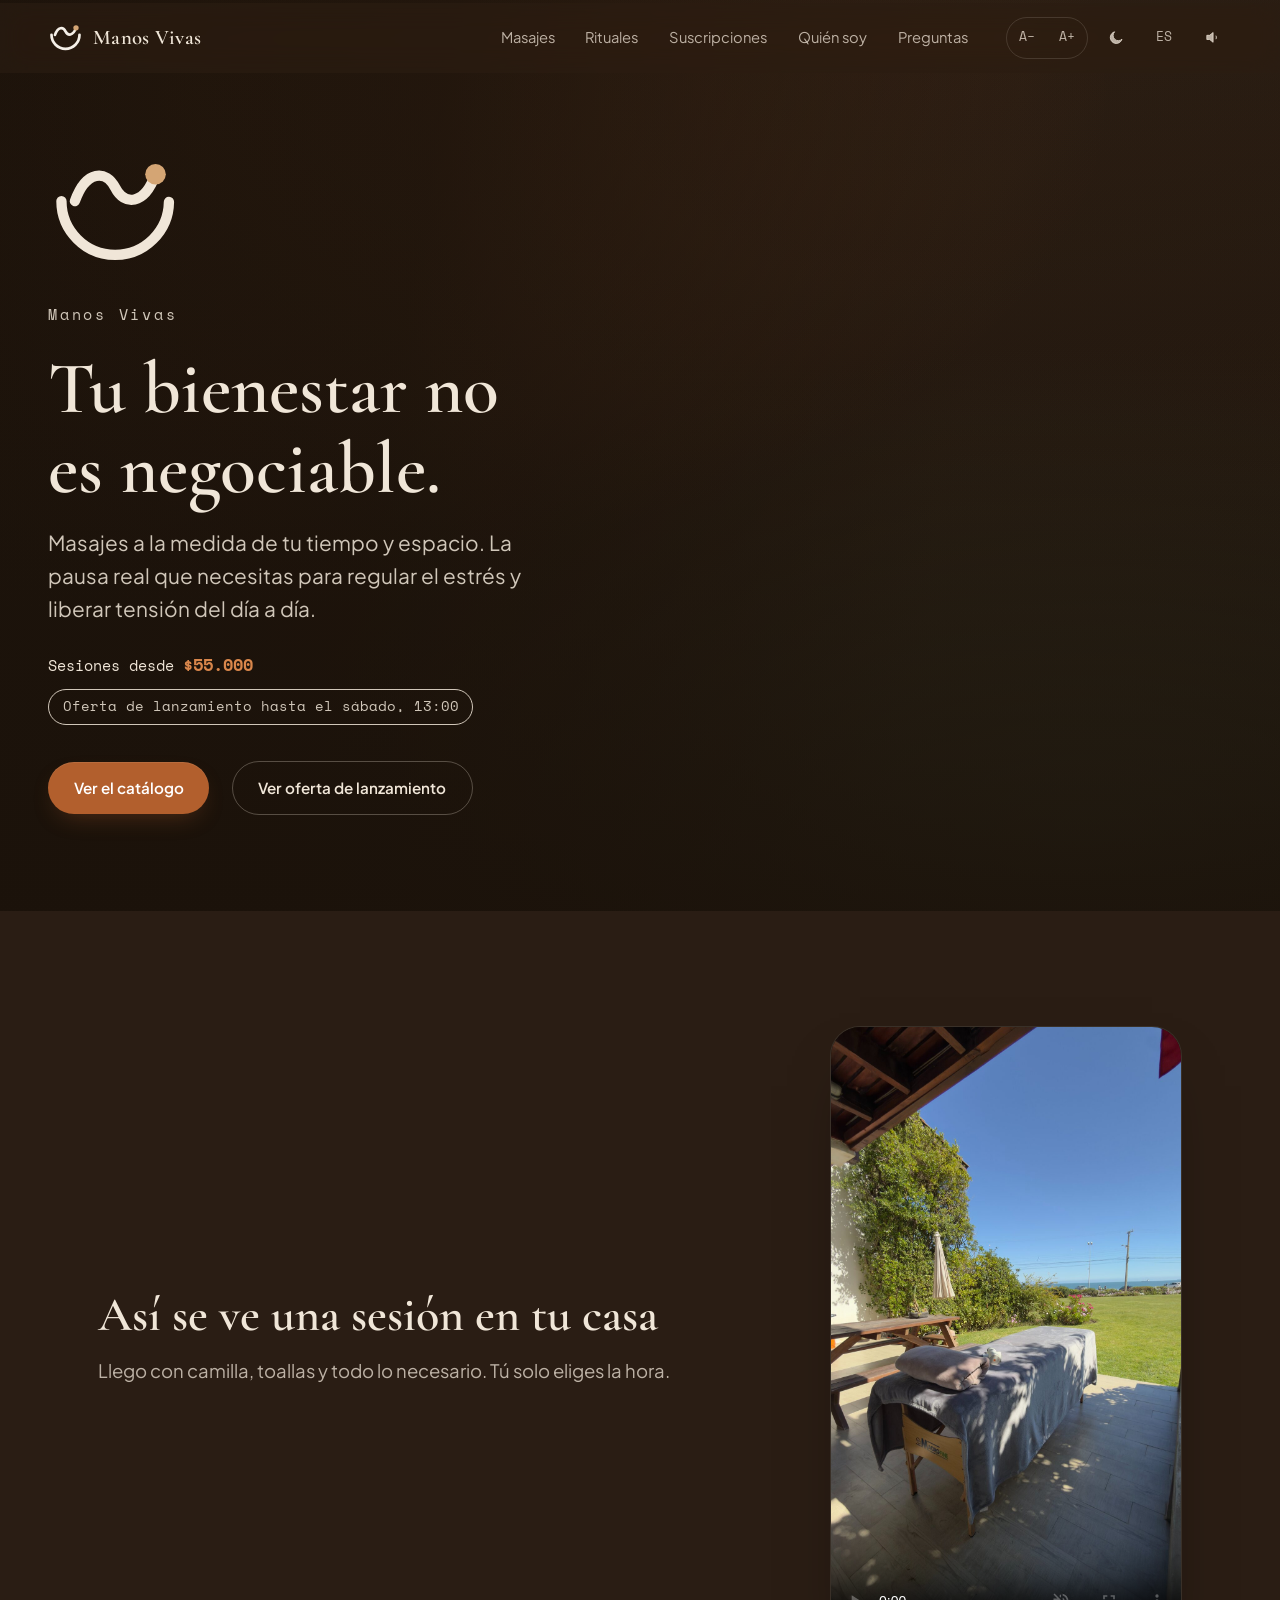
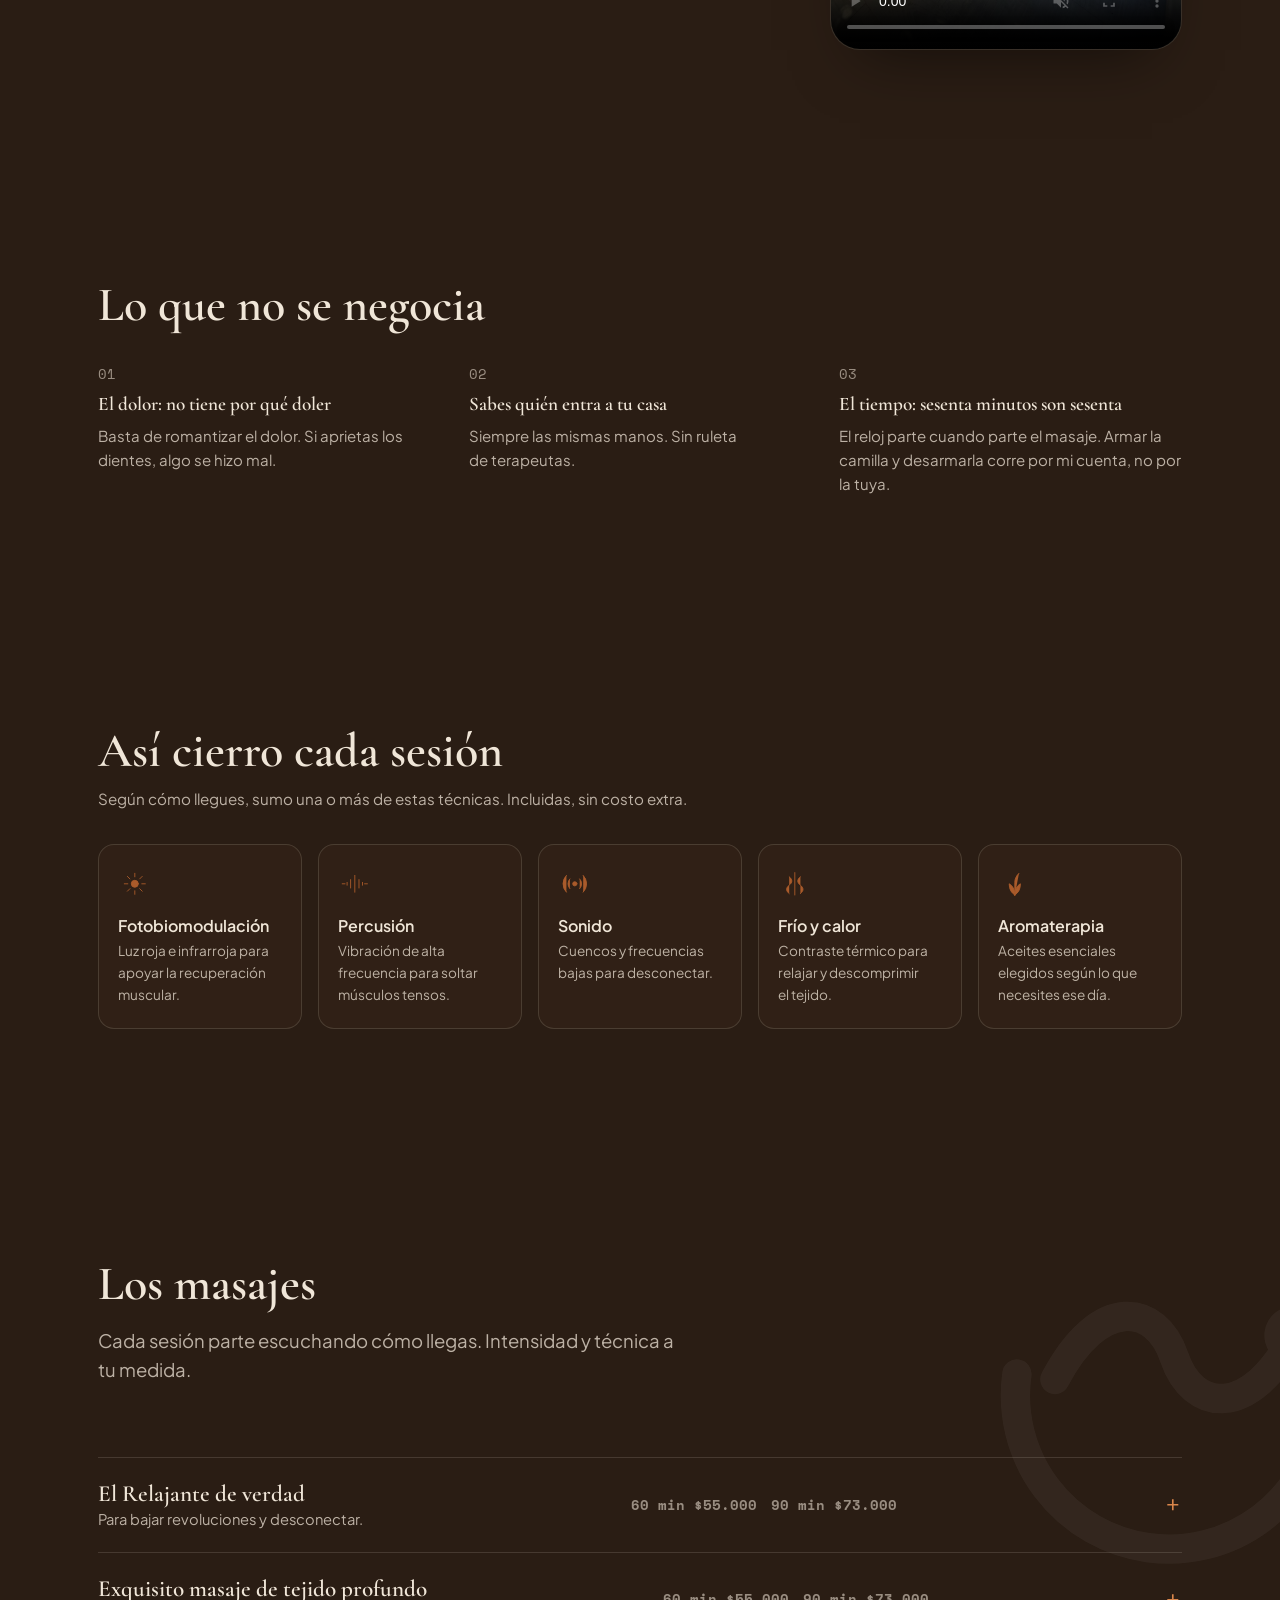
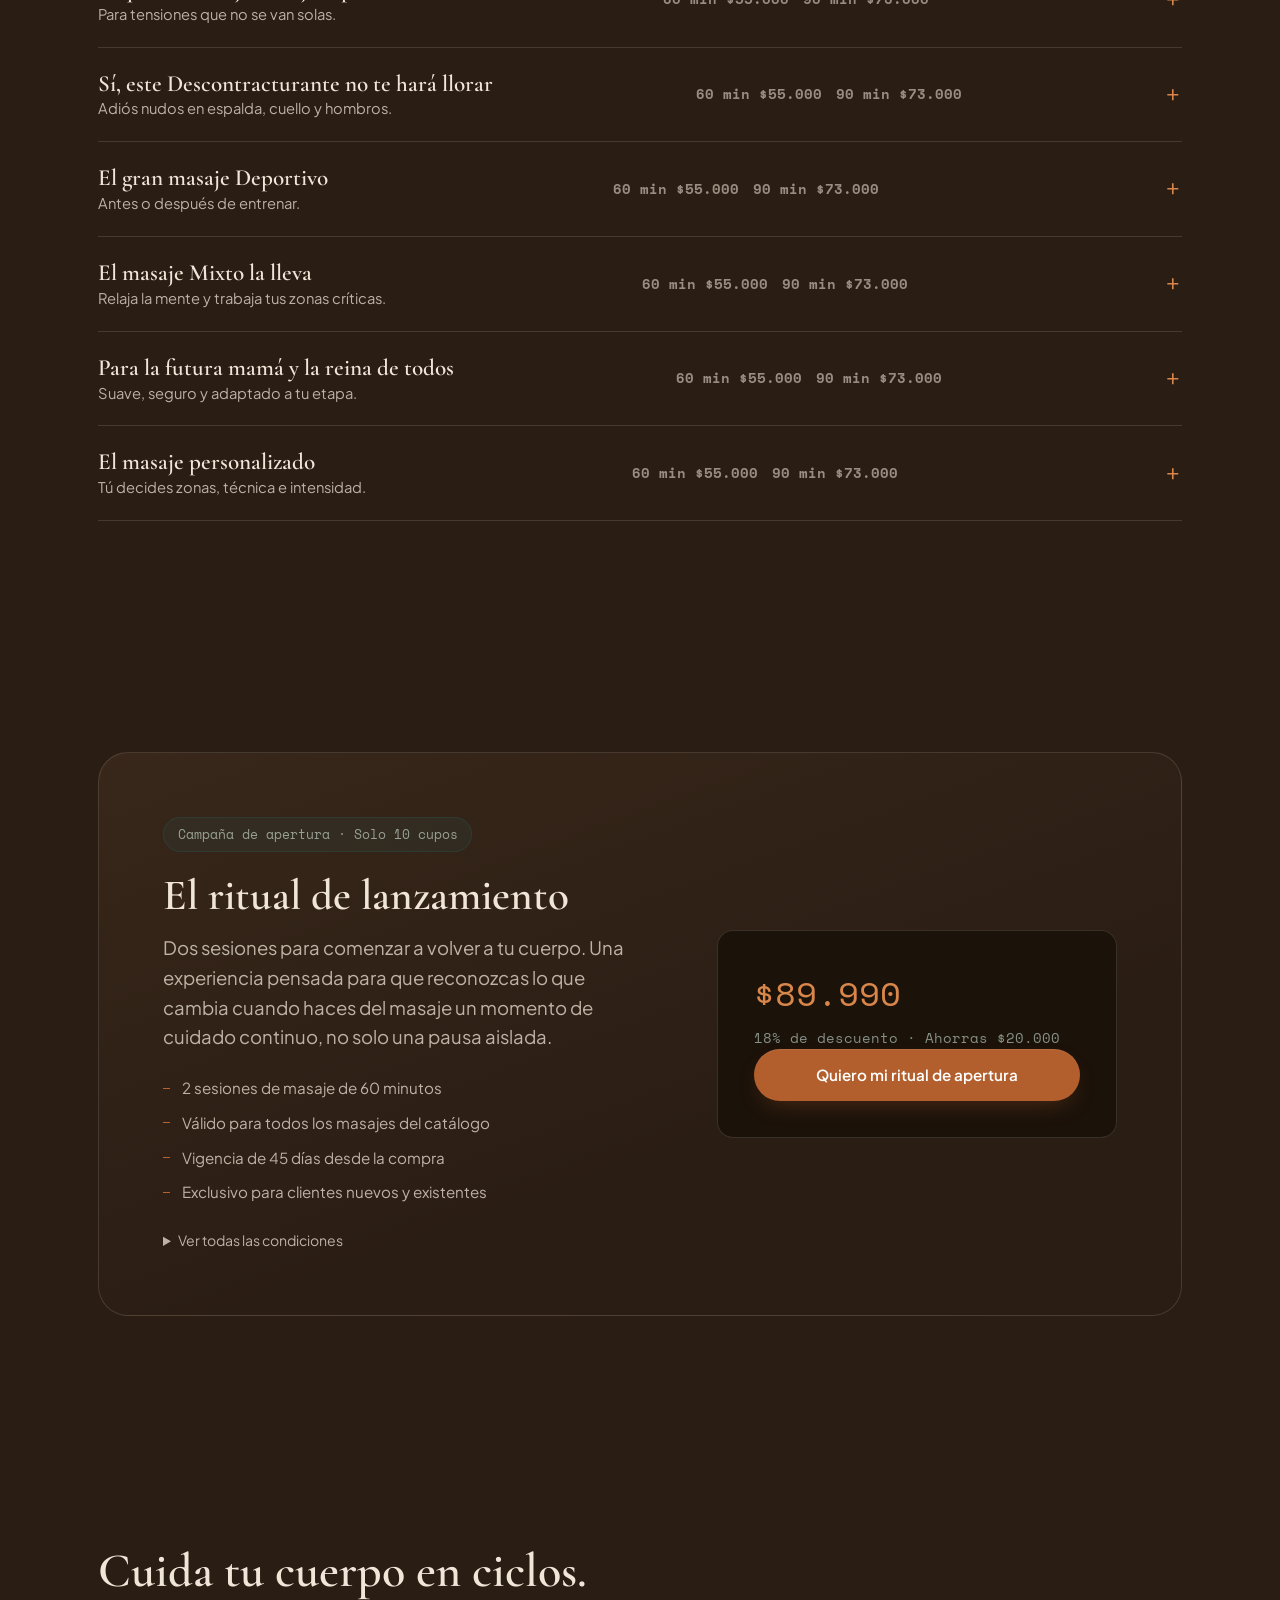
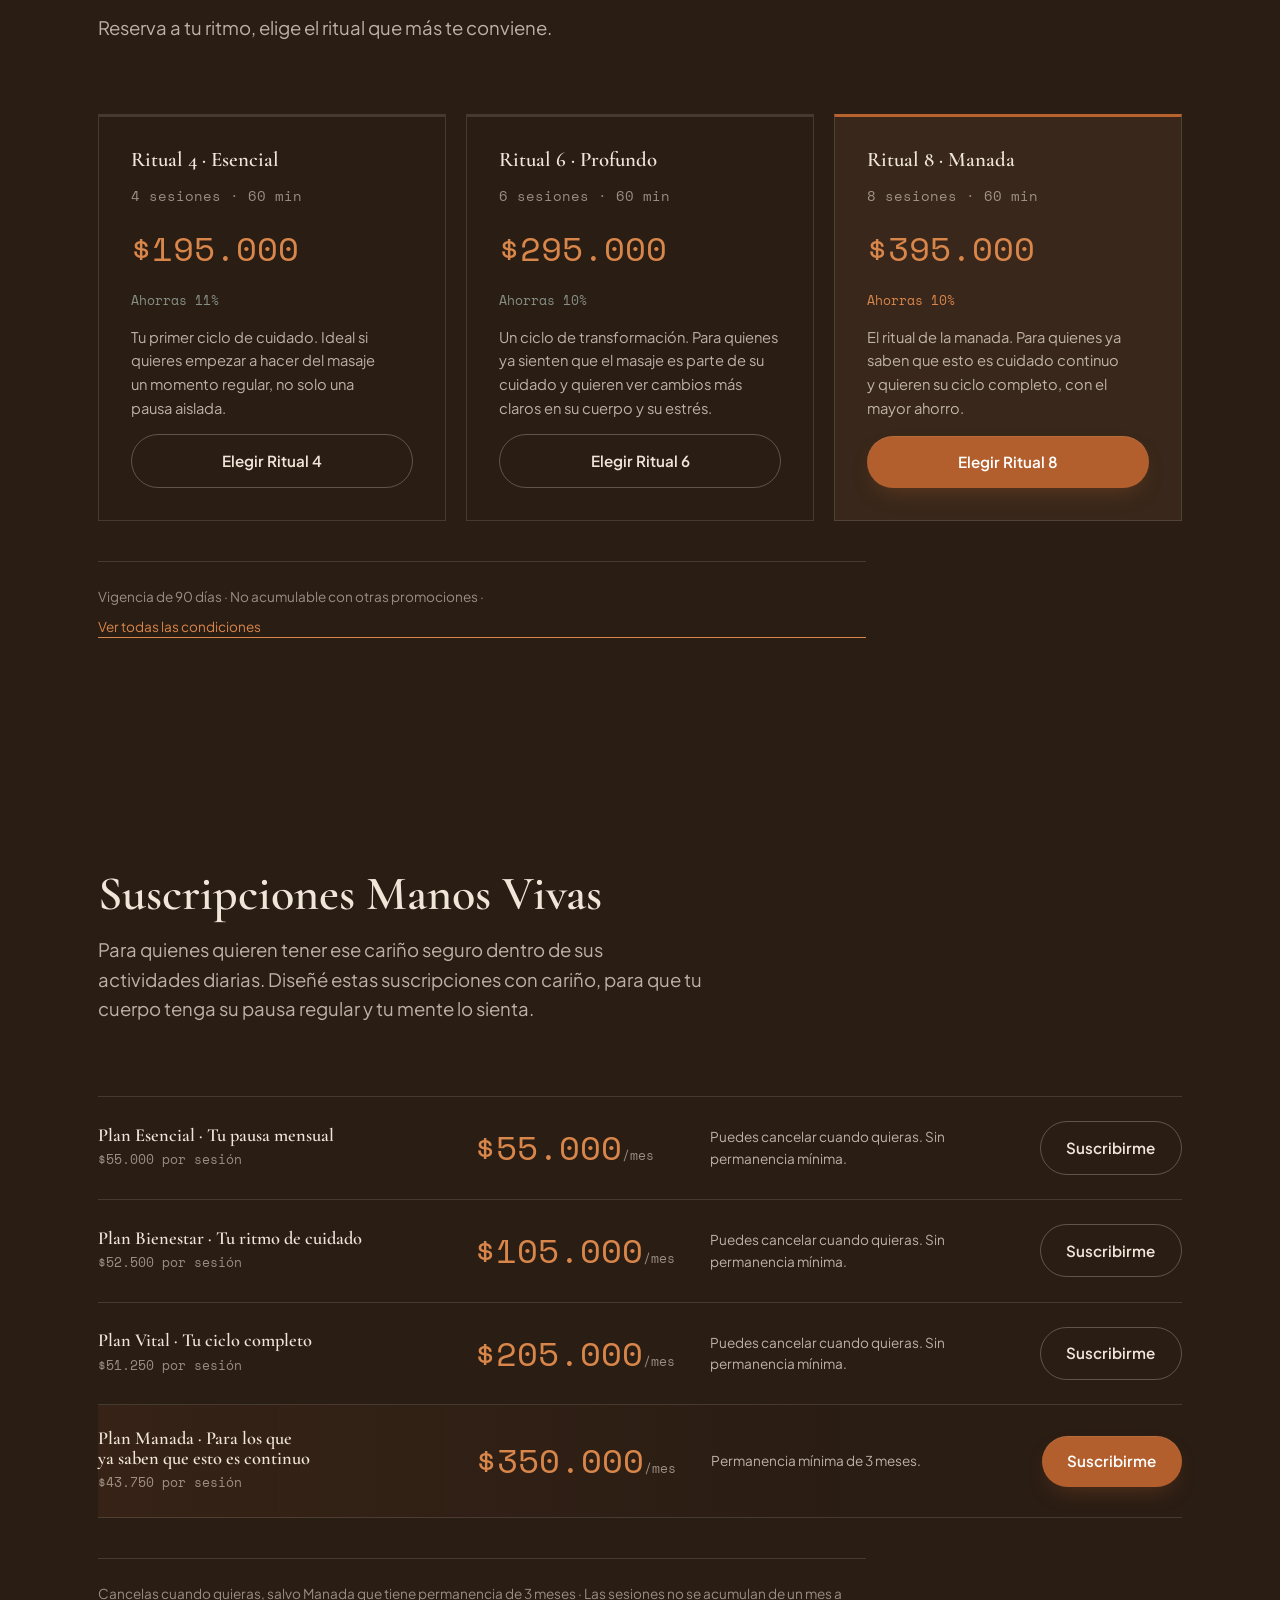
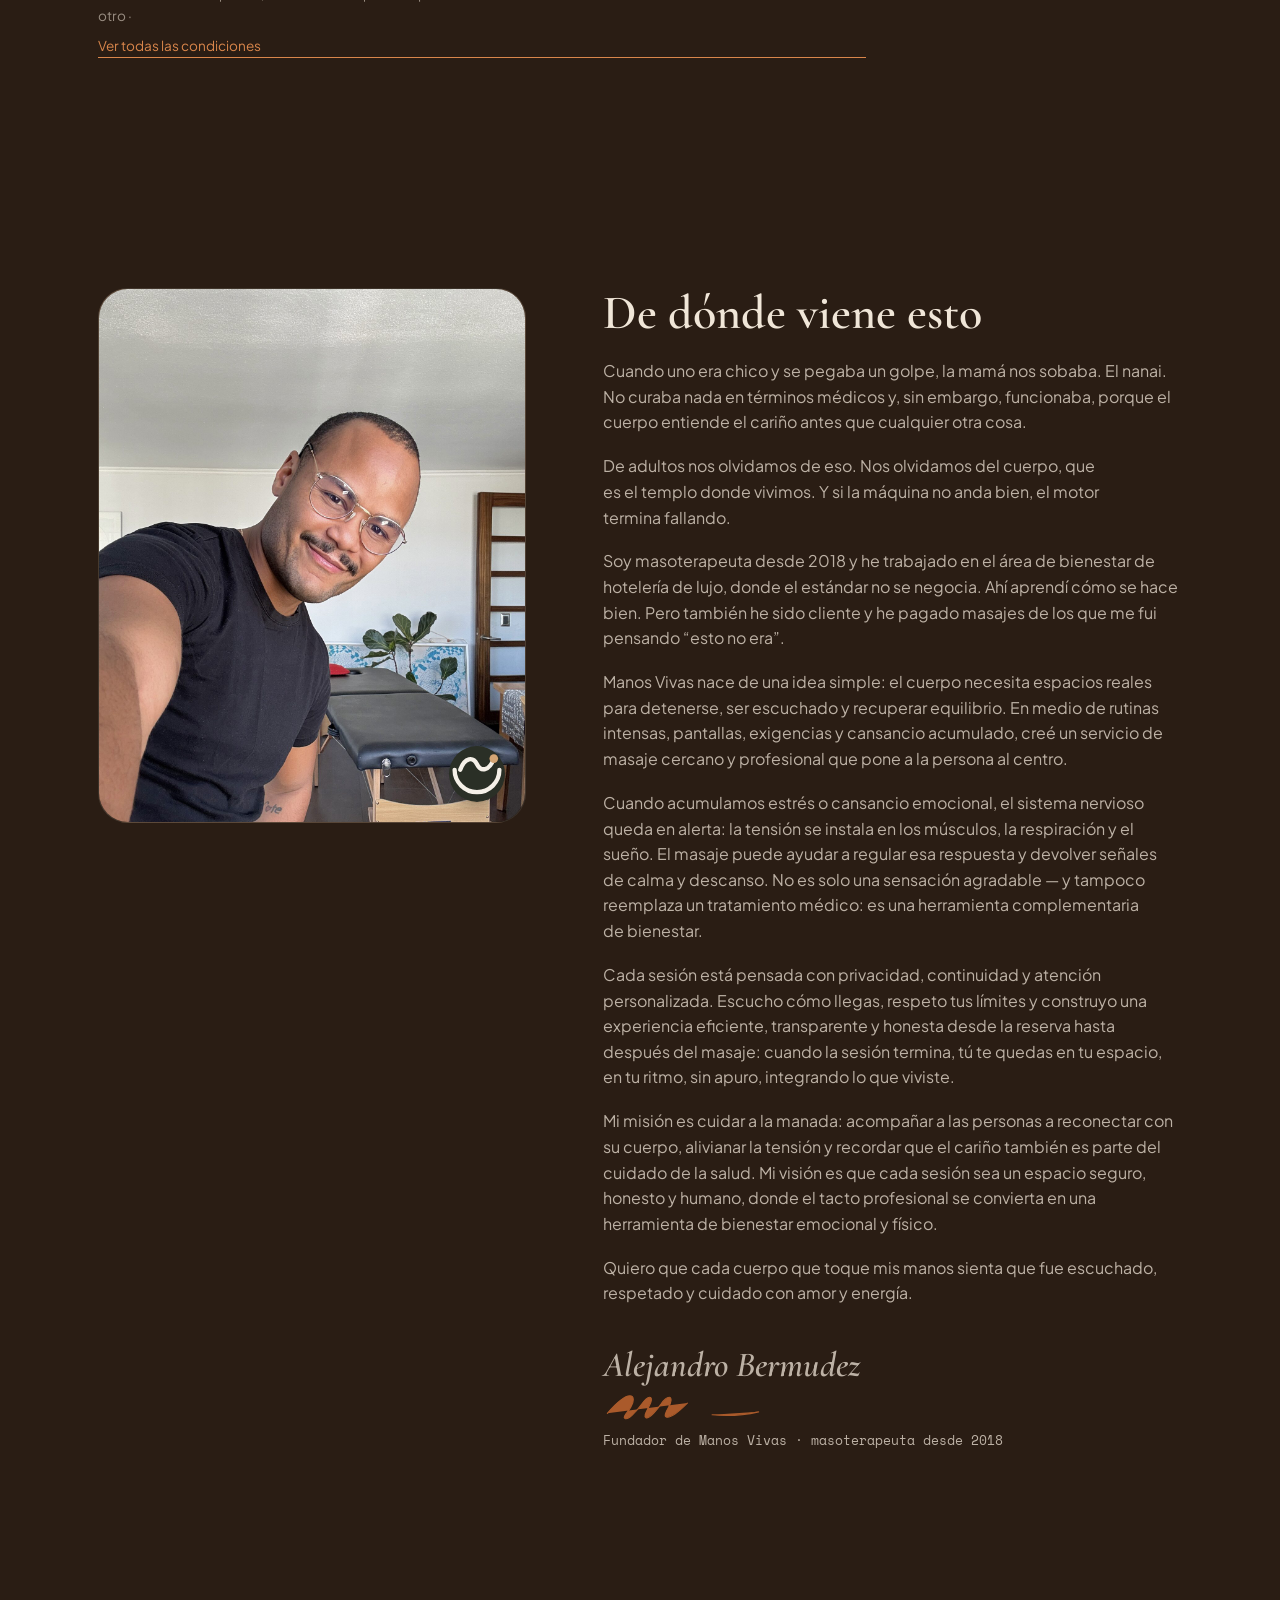
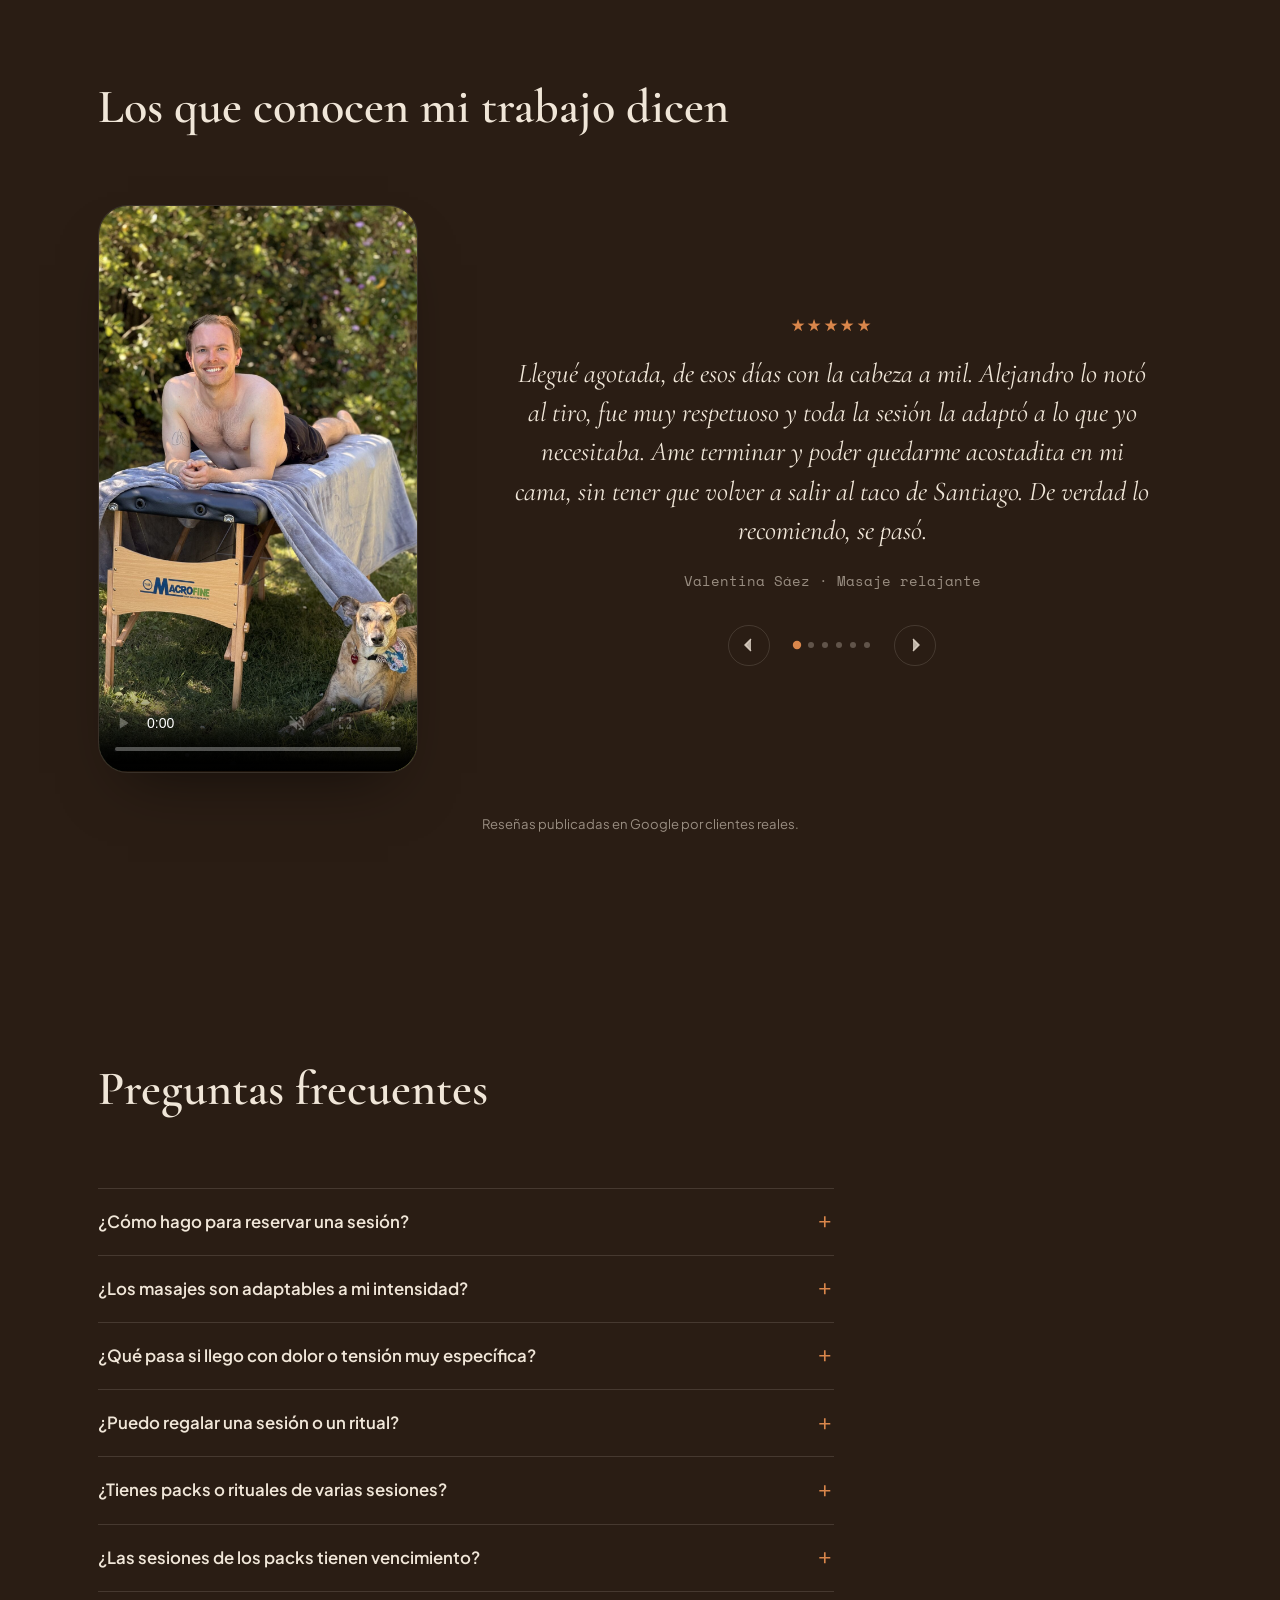
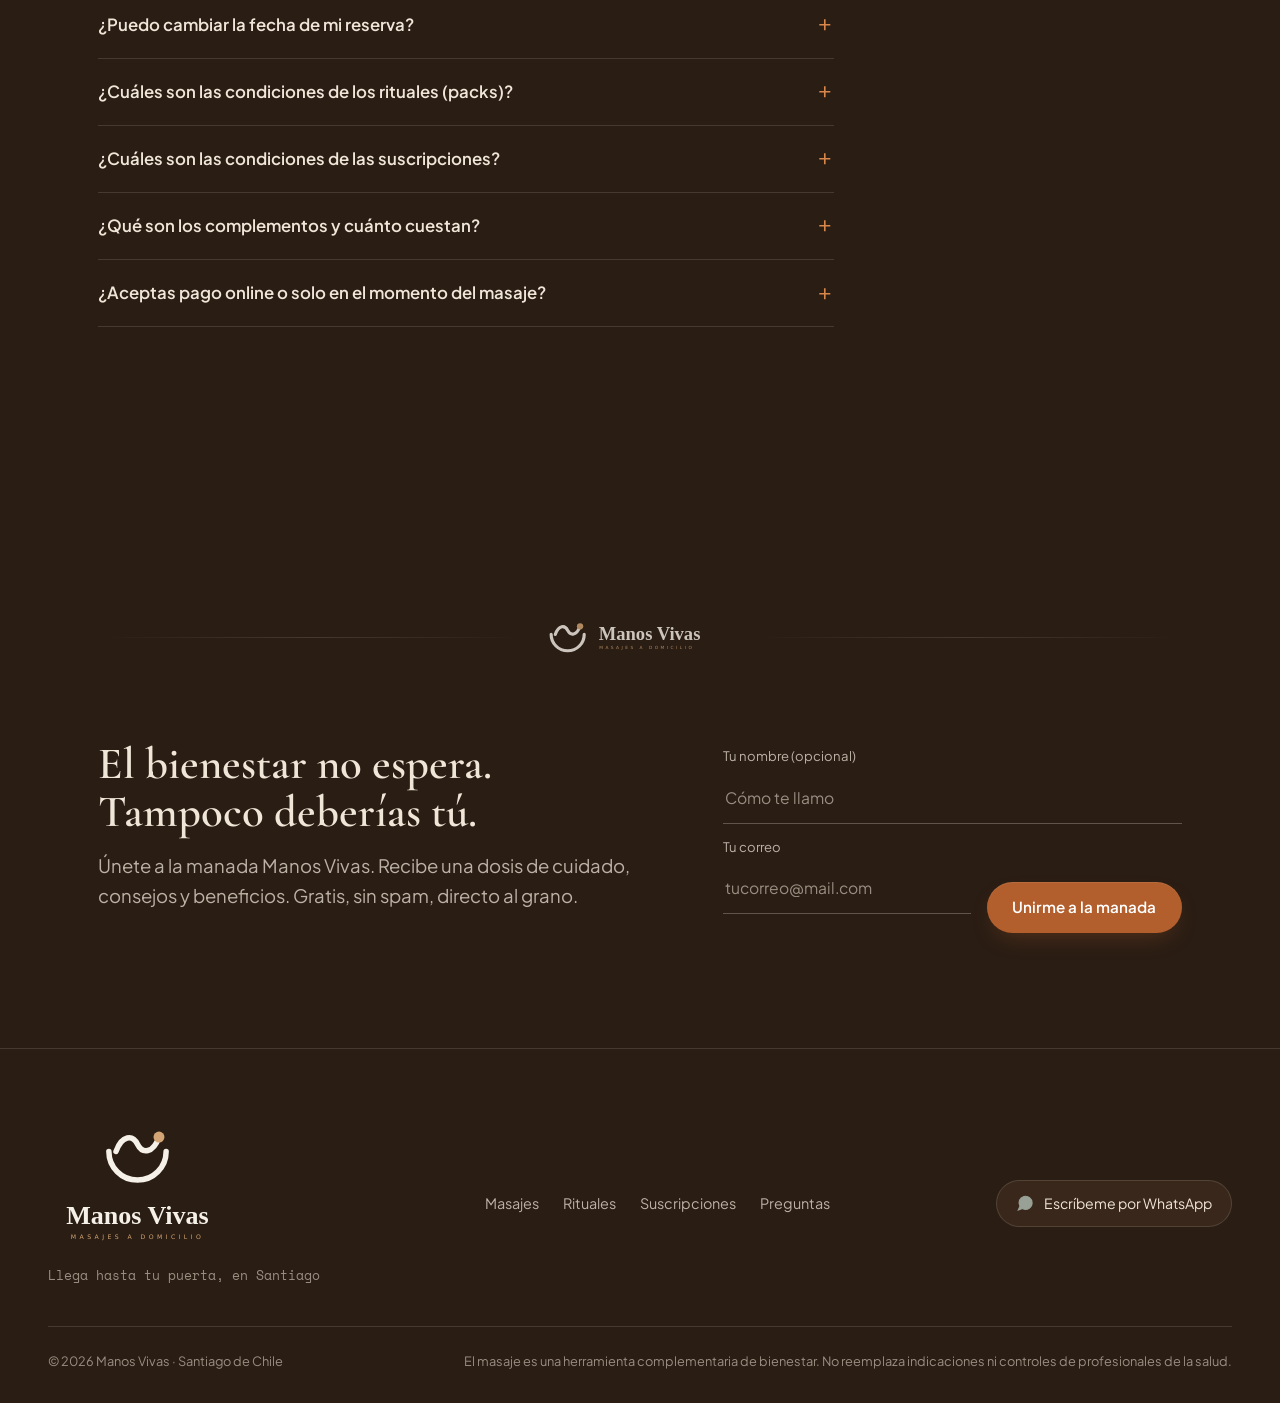
==== index.html @ 2ef8bace "Bloque 8: rediseño de los pasos del modal de reserva - Paso 1: masaje y duración colapsados al venir" ====
<!DOCTYPE html>
<html lang="es-CL" data-tema="noche">
<head>
  <meta charset="UTF-8">
  <meta name="viewport" content="width=device-width, initial-scale=1.0">
  <title>Manos Vivas — Masajes a domicilio en Santiago</title>
  <meta name="description" content="Masajes a domicilio en Santiago. Tu bienestar no es negociable: sesiones a la medida de tu tiempo y tu espacio, desde $55.000.">
  <link rel="icon" type="image/svg+xml" href="assets/logo/manos-vivas-logo.svg">
  <link rel="icon" type="image/png" sizes="64x64" href="assets/logo/manos-vivas-favicon-64.png">
  <link rel="apple-touch-icon" sizes="180x180" href="assets/logo/manos-vivas-favicon-180.png">
  <link rel="preconnect" href="https://fonts.googleapis.com">
  <link rel="preconnect" href="https://fonts.gstatic.com" crossorigin>
  <link href="https://fonts.googleapis.com/css2?family=Cormorant+Garamond:ital,wght@0,500;0,600;1,600&family=Plus+Jakarta+Sans:wght@400;600&family=Space+Mono:wght@400&display=swap" rel="stylesheet">
  <link rel="stylesheet" href="css/reset.css">
  <link rel="stylesheet" href="css/layout.css">
  <link rel="stylesheet" href="css/components.css">
  <link rel="stylesheet" href="css/animations.css">
</head>
<body>
  <a class="sr-solo" href="#contenido">Saltar al contenido</a>
  <div class="textura-grano" aria-hidden="true"></div>

  <div class="barra-progreso" aria-hidden="true">
    <div class="barra-progreso__relleno" data-progreso-scroll></div>
  </div>

  <header class="nav" data-nav>
    <div class="nav__inner contenedor contenedor--ancho">
      <a class="nav__logo" href="#inicio" aria-label="Manos Vivas, ir al inicio">
        <img class="logo-marca logo--claro" src="assets/logo/manos-vivas-logo-negativo.svg" alt="" width="36" height="36">
        <img class="logo-marca logo--oscuro" src="assets/logo/manos-vivas-logo.svg" alt="" width="36" height="36">
        <span class="nav__logo-texto">Manos Vivas</span>
      </a>

      <div class="nav__grupo" data-nav-grupo>
      <nav class="nav__links" aria-label="Navegación principal">
        <a href="#catalogo">Masajes</a>
        <a href="#rituales">Rituales</a>
        <a href="#suscripciones">Suscripciones</a>
        <a href="#historia">Quién soy</a>
        <a href="#faq">Preguntas</a>
      </nav>

      <div class="nav__utilidades" role="group" aria-label="Accesibilidad y preferencias">
        <div class="util-par">
          <button class="util-btn" type="button" data-accion="fuente-menos" aria-label="Reducir tamaño de letra">A−</button>
          <button class="util-btn" type="button" data-accion="fuente-mas" aria-label="Aumentar tamaño de letra">A+</button>
        </div>

        <button class="util-btn" type="button" data-accion="tema" aria-label="Cambiar entre modo día y noche" aria-pressed="false">
          <svg viewBox="0 0 24 24" fill="none" stroke="currentColor" stroke-width="1.4" aria-hidden="true">
            <path d="M20 14.5A8.5 8.5 0 1 1 9.5 4a7 7 0 0 0 10.5 10.5Z"/>
          </svg>
          <span class="util-btn__etiqueta">Modo día</span>
        </button>

        <button class="util-btn" type="button" data-accion="idioma" aria-label="Cambiar idioma">
          <span>ES</span>
          <span class="util-btn__etiqueta">Idioma</span>
        </button>

        <button class="util-btn" type="button" data-accion="sonido" aria-label="Activar sonido ambiente" aria-pressed="false">
          <svg viewBox="0 0 24 24" fill="none" stroke="currentColor" stroke-width="1.4" aria-hidden="true">
            <path d="M4 9v6h4l5 4V5L8 9H4Z"/>
            <path d="M17 9.5c.9 1.6.9 3.4 0 5"/>
          </svg>
          <span class="util-btn__etiqueta">Sonido ambiente</span>
        </button>
      </div>
      </div>

      <button class="nav__menu-movil" type="button" data-accion="menu-movil" aria-label="Abrir menú" aria-expanded="false"><span></span></button>
    </div>
  </header>

  <main id="contenido">

    <!-- ============ HERO ============ -->
    <section class="hero" id="inicio">
      <div class="hero__fondo">
        <!-- data-src-movil queda vacío hasta que exista una versión liviana:
             mientras tanto el móvil usa el mismo archivo de escritorio. -->
        <video class="hero__video" data-hero-video muted loop playsinline preload="none"
               poster="assets/images/hero-poster.jpg"
               data-src-escritorio="assets/videos/hero.mp4"
               data-src-movil=""></video>
        <div class="hero__overlay"></div>
      </div>

      <div class="contenedor contenedor--ancho">
        <div class="hero__contenido">
          <!-- El logo abre la secuencia: se dibuja el arco (la mano que
               sostiene), luego la onda (la caricia) y al final asciende el
               punto (la vida). Recién ahí entra el texto. Va en línea para
               poder animar cada trazo; el arte es el mismo de
               assets/logo/manos-vivas-logo.svg -->
          <svg class="hero__logo solo-escritorio" viewBox="20 32.5 60 60" role="img" aria-label="Manos Vivas">
            <path class="logo-trazo logo-arco" pathLength="100" d="M26 58a24 24 0 0 0 48 0"/>
            <path class="logo-trazo logo-onda" pathLength="100" d="M32 58C37 44 46 44 50 52S63 60 68 46"/>
            <circle class="logo-punto" cx="68" cy="46" r="4.6"/>
          </svg>

          <!-- Texto normal a propósito: el despliegue letra por letra lo
               arma interactions.js solo como efecto de entrada. Si el JS no
               corre, se lee "Manos Vivas" sin espacios raros. -->
          <p class="hero__marca solo-escritorio" data-marca-animada>Manos Vivas</p>
          <h1 class="hero__titulo">Tu bienestar no es negociable.</h1>
          <p class="hero__subtitulo solo-escritorio">Masajes a la medida de tu tiempo y espacio. La pausa real que necesitas para regular el estrés y liberar tensión del día a día.</p>
          <p class="hero__subtitulo solo-movil">Masaje profundo a domicilio. Tu tiempo, tu espacio, cero tensión.</p>

          <div class="hero__meta solo-escritorio">
            <p class="hero__badge-precio">Sesiones desde <strong>$55.000</strong></p>
            <p class="hero__urgencia">Oferta de lanzamiento hasta el sábado, 13:00</p>
          </div>
          <p class="hero__meta hero__badge-precio solo-movil">Desde <strong>$55.000</strong> · Precio de lanzamiento hasta el sábado</p>

          <div class="hero__acciones">
            <a class="boton boton--primario solo-escritorio" href="#catalogo">Ver el catálogo</a>
            <a class="boton boton--secundario solo-escritorio" href="#lanzamiento">Ver oferta de lanzamiento</a>
            <a class="boton boton--primario solo-movil" href="#catalogo">Ver los masajes</a>
          </div>
        </div>
      </div>
    </section>

    <!-- ============ EXPERIENCIA (video vertical) ============ -->
    <section class="experiencia" id="experiencia">
      <div class="contenedor">
        <div class="experiencia__grid">
          <div class="experiencia__texto revelar">
            <h2 class="titulo-seccion">Así se ve una sesión en tu casa</h2>
            <p class="texto-lead">Llego con camilla, toallas y todo lo necesario. Tú solo eliges la hora.</p>
          </div>

          <!-- Video vertical (1080x1920): no es fondo decorativo, dura 36s
               y tiene audio, así que lleva controles y parte en silencio. -->
          <figure class="experiencia__video revelar">
            <video data-video-experiencia controls muted playsinline preload="metadata"
                   poster="assets/images/camilla-jardin-mar.jpg">
              <source src="assets/videos/experiencia-diego.mp4" type="video/mp4">
            </video>
          </figure>
        </div>
      </div>
    </section>

    <!-- ============ LO QUE NO SE NEGOCIA ============ -->
    <section class="no-negociable" id="no-negociable">
      <div class="contenedor">
        <div class="historia__no-negociable revelar">
          <h2 class="titulo-seccion">Lo que no se negocia</h2>
          <div class="no-negociable__grid">
            <article>
              <p class="no-negociable__numero">01</p>
              <h3 class="no-negociable__titulo">El dolor: no tiene por qué doler</h3>
              <p class="no-negociable__texto">Basta de romantizar el dolor. Si aprietas los dientes, algo se hizo mal.</p>
            </article>
            <article>
              <p class="no-negociable__numero">02</p>
              <h3 class="no-negociable__titulo">Sabes quién entra a tu casa</h3>
              <p class="no-negociable__texto">Siempre las mismas manos. Sin ruleta de terapeutas.</p>
            </article>
            <article>
              <p class="no-negociable__numero">03</p>
              <h3 class="no-negociable__titulo">El tiempo: sesenta minutos son sesenta</h3>
              <p class="no-negociable__texto">El reloj parte cuando parte el masaje. Armar la camilla y desarmarla corre por mi cuenta, no por la tuya.</p>
            </article>
          </div>
        </div>
      </div>
    </section>

    <!-- ============ ASÍ CIERRO CADA SESIÓN ============ -->
    <section class="cierre" id="cierre">
      <div class="contenedor">
        <!-- Herramientas con las que se remata la
             sesión. No se venden por separado, así que no llevan precio
             ni botón: son parte de cómo termina el masaje. -->
        <div class="remate revelar">
          <h2 class="remate__titulo">Así cierro cada sesión</h2>
          <p class="remate__intro">Según cómo llegues, sumo una o más de estas técnicas. Incluidas, sin costo extra.</p>

          <ul class="remate__hilera">
            <li class="remate__item">
              <svg class="remate__icono" viewBox="0 0 48 48" fill="none" stroke="currentColor" stroke-width="1.3" stroke-linecap="round" aria-hidden="true">
                <circle cx="24" cy="24" r="5"/>
                <path d="M24 9v5M24 34v5M9 24h5M34 24h5M13.4 13.4l3.6 3.6M31 31l3.6 3.6M34.6 13.4L31 17M17 31l-3.6 3.6"/>
              </svg>
              <h3 class="remate__nombre">Fotobiomodulación</h3>
              <p class="remate__texto">Luz roja e infrarroja para apoyar la recuperación muscular.</p>
            </li>

            <li class="remate__item">
              <svg class="remate__icono" viewBox="0 0 48 48" fill="none" stroke="currentColor" stroke-width="1.3" stroke-linecap="round" aria-hidden="true">
                <path d="M6 24h4M38 24h4"/>
                <path d="M13 22v4M18 18v12M24 12v24M30 18v12M35 22v4"/>
              </svg>
              <h3 class="remate__nombre">Percusión</h3>
              <p class="remate__texto">Vibración de alta frecuencia para soltar músculos tensos.</p>
            </li>

            <li class="remate__item">
              <svg class="remate__icono" viewBox="0 0 48 48" fill="none" stroke="currentColor" stroke-width="1.3" stroke-linecap="round" aria-hidden="true">
                <circle cx="24" cy="24" r="3"/>
                <path d="M31 17a10 10 0 0 1 0 14M17 31a10 10 0 0 1 0-14"/>
                <path d="M36 12a17 17 0 0 1 0 24M12 36a17 17 0 0 1 0-24"/>
              </svg>
              <h3 class="remate__nombre">Sonido</h3>
              <p class="remate__texto">Cuencos y frecuencias bajas para desconectar.</p>
            </li>

            <li class="remate__item">
              <svg class="remate__icono" viewBox="0 0 48 48" fill="none" stroke="currentColor" stroke-width="1.3" stroke-linecap="round" aria-hidden="true">
                <path d="M24 8v32"/>
                <path d="M16 14c5 4 5 8 0 12s-5 8 0 12"/>
                <path d="M32 14c-5 4-5 8 0 12s5 8 0 12"/>
              </svg>
              <h3 class="remate__nombre">Frío y calor</h3>
              <p class="remate__texto">Contraste térmico para relajar y descomprimir el tejido.</p>
            </li>

            <li class="remate__item">
              <svg class="remate__icono" viewBox="0 0 48 48" fill="none" stroke="currentColor" stroke-width="1.3" stroke-linecap="round" aria-hidden="true">
                <path d="M24 40c0-8 3-13 8-16 0 8-3 13-8 16Z"/>
                <path d="M24 40c0-8-3-13-8-16 0 8 3 13 8 16Z"/>
                <path d="M24 40V22c0-5 2-9 6-13"/>
              </svg>
              <h3 class="remate__nombre">Aromaterapia</h3>
              <p class="remate__texto">Aceites esenciales elegidos según lo que necesites ese día.</p>
            </li>
          </ul>
        </div>
      </div>
    </section>

    <!-- ============ CATÁLOGO ============ -->
    <section class="catalogo" id="catalogo">
      <!-- Marca de agua: monotinta, que es la versión que el manual pide
           sobre fondos con textura (acá, el grano de fondo). -->
      <img class="marca-agua marca-agua--derecha logo--claro" src="assets/logo/manos-vivas-logo-monotinta-blanco.svg" alt="" aria-hidden="true">
      <img class="marca-agua marca-agua--derecha logo--oscuro" src="assets/logo/manos-vivas-logo-monotinta-negro.svg" alt="" aria-hidden="true">
      <div class="contenedor">
        <header class="seccion__cabecera revelar">
          <h2 class="titulo-seccion">Los masajes</h2>
          <p class="texto-lead">Cada sesión parte escuchando cómo llegas. Intensidad y técnica a tu medida.</p>
        </header>

        <div class="catalogo__lista revelar" data-acordeon="catalogo">

          <article class="fila-acordeon" data-servicio="El Relajante de verdad" data-precio60="55000" data-precio90="73000">
            <h3>
              <button class="fila-acordeon__cabecera" type="button" aria-expanded="false" aria-controls="masaje-1">
                <span>
                  <span class="catalogo__titulo-fila">El Relajante de verdad</span>
                  <span class="catalogo__resumen">Para bajar revoluciones y desconectar.</span>
                </span>
                <span class="catalogo__precios-mini"><span>60 min $55.000</span><span>90 min $73.000</span></span>
                <svg class="fila-acordeon__chevron" viewBox="0 0 16 16" fill="none" stroke="currentColor" stroke-width="1.5" aria-hidden="true"><path d="M8 3v10M3 8h10"/></svg>
              </button>
            </h3>
            <div class="fila-acordeon__panel" id="masaje-1">
              <div class="fila-acordeon__cuerpo">
                <div class="catalogo__cuerpo-interior">
                  <p class="catalogo__descripcion">Para cuando andas sobrepasado, duermes mal o no logras desconectar.</p>
                  <div class="catalogo__duraciones">
                    <div class="opcion-duracion">
                      <span class="opcion-duracion__tiempo">60 min</span>
                      <span class="opcion-duracion__precio">$55.000</span>
                      <button class="boton boton--primario boton--pequeno" type="button" data-reservar data-duracion="60">Seleccionar</button>
                    </div>
                    <div class="opcion-duracion">
                      <span class="opcion-duracion__tiempo">90 min</span>
                      <span class="opcion-duracion__precio">$73.000</span>
                      <button class="boton boton--primario boton--pequeno" type="button" data-reservar data-duracion="90">Seleccionar</button>
                    </div>
                  </div>
                  <p class="catalogo__nota">Puedes sumar complementos al reservar, desde $10.000.</p>
                </div>
              </div>
            </div>
          </article>

          <article class="fila-acordeon" data-servicio="Exquisito masaje de tejido profundo" data-precio60="55000" data-precio90="73000">
            <h3>
              <button class="fila-acordeon__cabecera" type="button" aria-expanded="false" aria-controls="masaje-2">
                <span>
                  <span class="catalogo__titulo-fila">Exquisito masaje de tejido profundo</span>
                  <span class="catalogo__resumen">Para tensiones que no se van solas.</span>
                </span>
                <span class="catalogo__precios-mini"><span>60 min $55.000</span><span>90 min $73.000</span></span>
                <svg class="fila-acordeon__chevron" viewBox="0 0 16 16" fill="none" stroke="currentColor" stroke-width="1.5" aria-hidden="true"><path d="M8 3v10M3 8h10"/></svg>
              </button>
            </h3>
            <div class="fila-acordeon__panel" id="masaje-2">
              <div class="fila-acordeon__cuerpo">
                <div class="catalogo__cuerpo-interior">
                  <p class="catalogo__descripcion">Funciona muy bien para quienes están corriendo todo el día y con mucha sobrecarga. Es recomendable para personas activas o con tensión muscular recurrente. Ayuda a mejorar la rigidez, la movilidad y la recuperación corporal.</p>
                  <div class="catalogo__duraciones">
                    <div class="opcion-duracion">
                      <span class="opcion-duracion__tiempo">60 min</span>
                      <span class="opcion-duracion__precio">$55.000</span>
                      <button class="boton boton--primario boton--pequeno" type="button" data-reservar data-duracion="60">Seleccionar</button>
                    </div>
                    <div class="opcion-duracion">
                      <span class="opcion-duracion__tiempo">90 min</span>
                      <span class="opcion-duracion__precio">$73.000</span>
                      <button class="boton boton--primario boton--pequeno" type="button" data-reservar data-duracion="90">Seleccionar</button>
                    </div>
                  </div>
                  <p class="catalogo__nota">Puedes sumar complementos al reservar, desde $10.000.</p>
                </div>
              </div>
            </div>
          </article>

          <article class="fila-acordeon" data-servicio="Sí, este Descontracturante no te hará llorar" data-precio60="55000" data-precio90="73000">
            <h3>
              <button class="fila-acordeon__cabecera" type="button" aria-expanded="false" aria-controls="masaje-3">
                <span>
                  <span class="catalogo__titulo-fila">Sí, este Descontracturante no te hará llorar</span>
                  <span class="catalogo__resumen">Adiós nudos en espalda, cuello y hombros.</span>
                </span>
                <span class="catalogo__precios-mini"><span>60 min $55.000</span><span>90 min $73.000</span></span>
                <svg class="fila-acordeon__chevron" viewBox="0 0 16 16" fill="none" stroke="currentColor" stroke-width="1.5" aria-hidden="true"><path d="M8 3v10M3 8h10"/></svg>
              </button>
            </h3>
            <div class="fila-acordeon__panel" id="masaje-3">
              <div class="fila-acordeon__cuerpo">
                <div class="catalogo__cuerpo-interior">
                  <p class="catalogo__descripcion">Trabaja zonas de carga muscular con presión adaptada a tu tolerancia y necesidades. Es ideal si pasas muchas horas sentado, frente a pantallas, manejando o cargando tensión en el cuerpo. Es uno de mis favoritos.</p>
                  <div class="catalogo__duraciones">
                    <div class="opcion-duracion">
                      <span class="opcion-duracion__tiempo">60 min</span>
                      <span class="opcion-duracion__precio">$55.000</span>
                      <button class="boton boton--primario boton--pequeno" type="button" data-reservar data-duracion="60">Seleccionar</button>
                    </div>
                    <div class="opcion-duracion">
                      <span class="opcion-duracion__tiempo">90 min</span>
                      <span class="opcion-duracion__precio">$73.000</span>
                      <button class="boton boton--primario boton--pequeno" type="button" data-reservar data-duracion="90">Seleccionar</button>
                    </div>
                  </div>
                  <p class="catalogo__nota">Puedes sumar complementos al reservar, desde $10.000.</p>
                </div>
              </div>
            </div>
          </article>

          <article class="fila-acordeon" data-servicio="El gran masaje Deportivo" data-precio60="55000" data-precio90="73000">
            <h3>
              <button class="fila-acordeon__cabecera" type="button" aria-expanded="false" aria-controls="masaje-4">
                <span>
                  <span class="catalogo__titulo-fila">El gran masaje Deportivo</span>
                  <span class="catalogo__resumen">Antes o después de entrenar.</span>
                </span>
                <span class="catalogo__precios-mini"><span>60 min $55.000</span><span>90 min $73.000</span></span>
                <svg class="fila-acordeon__chevron" viewBox="0 0 16 16" fill="none" stroke="currentColor" stroke-width="1.5" aria-hidden="true"><path d="M8 3v10M3 8h10"/></svg>
              </button>
            </h3>
            <div class="fila-acordeon__panel" id="masaje-4">
              <div class="fila-acordeon__cuerpo">
                <div class="catalogo__cuerpo-interior">
                  <p class="catalogo__descripcion">Es maravilloso y muy útil antes de una actividad para preparar el cuerpo, o después para acompañar la recuperación. Está pensado para quienes entrenan, compiten o mantienen una vida físicamente activa.</p>
                  <div class="catalogo__duraciones">
                    <div class="opcion-duracion">
                      <span class="opcion-duracion__tiempo">60 min</span>
                      <span class="opcion-duracion__precio">$55.000</span>
                      <button class="boton boton--primario boton--pequeno" type="button" data-reservar data-duracion="60">Seleccionar</button>
                    </div>
                    <div class="opcion-duracion">
                      <span class="opcion-duracion__tiempo">90 min</span>
                      <span class="opcion-duracion__precio">$73.000</span>
                      <button class="boton boton--primario boton--pequeno" type="button" data-reservar data-duracion="90">Seleccionar</button>
                    </div>
                  </div>
                  <p class="catalogo__nota">Puedes sumar complementos al reservar, desde $10.000.</p>
                </div>
              </div>
            </div>
          </article>

          <article class="fila-acordeon" data-servicio="El masaje Mixto la lleva" data-precio60="55000" data-precio90="73000">
            <h3>
              <button class="fila-acordeon__cabecera" type="button" aria-expanded="false" aria-controls="masaje-5">
                <span>
                  <span class="catalogo__titulo-fila">El masaje Mixto la lleva</span>
                  <span class="catalogo__resumen">Relaja la mente y trabaja tus zonas críticas.</span>
                </span>
                <span class="catalogo__precios-mini"><span>60 min $55.000</span><span>90 min $73.000</span></span>
                <svg class="fila-acordeon__chevron" viewBox="0 0 16 16" fill="none" stroke="currentColor" stroke-width="1.5" aria-hidden="true"><path d="M8 3v10M3 8h10"/></svg>
              </button>
            </h3>
            <div class="fila-acordeon__panel" id="masaje-5">
              <div class="fila-acordeon__cuerpo">
                <div class="catalogo__cuerpo-interior">
                  <p class="catalogo__descripcion">Combina una base relajante con trabajo descontracturante en áreas específicas. Es una buena elección si buscas bajar el estrés sin dejar de atender cuello, espalda, hombros u otras zonas cargadas. Una sesión equilibrada cuando el cansancio es físico y emocional a la vez.</p>
                  <div class="catalogo__duraciones">
                    <div class="opcion-duracion">
                      <span class="opcion-duracion__tiempo">60 min</span>
                      <span class="opcion-duracion__precio">$55.000</span>
                      <button class="boton boton--primario boton--pequeno" type="button" data-reservar data-duracion="60">Seleccionar</button>
                    </div>
                    <div class="opcion-duracion">
                      <span class="opcion-duracion__tiempo">90 min</span>
                      <span class="opcion-duracion__precio">$73.000</span>
                      <button class="boton boton--primario boton--pequeno" type="button" data-reservar data-duracion="90">Seleccionar</button>
                    </div>
                  </div>
                  <p class="catalogo__nota">Puedes sumar complementos al reservar, desde $10.000.</p>
                </div>
              </div>
            </div>
          </article>

          <article class="fila-acordeon" data-servicio="Para la futura mamá y la reina de todos" data-precio60="55000" data-precio90="73000">
            <h3>
              <button class="fila-acordeon__cabecera" type="button" aria-expanded="false" aria-controls="masaje-6">
                <span>
                  <span class="catalogo__titulo-fila">Para la futura mamá y la reina de todos</span>
                  <span class="catalogo__resumen">Suave, seguro y adaptado a tu etapa.</span>
                </span>
                <span class="catalogo__precios-mini"><span>60 min $55.000</span><span>90 min $73.000</span></span>
                <svg class="fila-acordeon__chevron" viewBox="0 0 16 16" fill="none" stroke="currentColor" stroke-width="1.5" aria-hidden="true"><path d="M8 3v10M3 8h10"/></svg>
              </button>
            </h3>
            <div class="fila-acordeon__panel" id="masaje-6">
              <div class="fila-acordeon__cuerpo">
                <div class="catalogo__cuerpo-interior">
                  <p class="catalogo__descripcion">Indispensable para ayudarte a alivianar la sensación de carga corporal, lumbar y el cansancio de las piernas. Maniobras lentas y delicadas orientadas a favorecer el retorno de líquidos y la sensación de descanso en el cuerpo. Puede ser una alternativa para piernas cansadas, sensación de hinchazón o acompañamiento de bienestar postoperatorio con autorización médica. No reemplaza indicaciones ni controles de profesionales de salud.</p>
                  <div class="catalogo__duraciones">
                    <div class="opcion-duracion">
                      <span class="opcion-duracion__tiempo">60 min</span>
                      <span class="opcion-duracion__precio">$55.000</span>
                      <button class="boton boton--primario boton--pequeno" type="button" data-reservar data-duracion="60">Seleccionar</button>
                    </div>
                    <div class="opcion-duracion">
                      <span class="opcion-duracion__tiempo">90 min</span>
                      <span class="opcion-duracion__precio">$73.000</span>
                      <button class="boton boton--primario boton--pequeno" type="button" data-reservar data-duracion="90">Seleccionar</button>
                    </div>
                  </div>
                  <p class="catalogo__nota">Puedes sumar complementos al reservar, desde $10.000.</p>
                </div>
              </div>
            </div>
          </article>

          <article class="fila-acordeon" data-servicio="El masaje personalizado" data-precio60="55000" data-precio90="73000">
            <h3>
              <button class="fila-acordeon__cabecera" type="button" aria-expanded="false" aria-controls="masaje-7">
                <span>
                  <span class="catalogo__titulo-fila">El masaje personalizado</span>
                  <span class="catalogo__resumen">Tú decides zonas, técnica e intensidad.</span>
                </span>
                <span class="catalogo__precios-mini"><span>60 min $55.000</span><span>90 min $73.000</span></span>
                <svg class="fila-acordeon__chevron" viewBox="0 0 16 16" fill="none" stroke="currentColor" stroke-width="1.5" aria-hidden="true"><path d="M8 3v10M3 8h10"/></svg>
              </button>
            </h3>
            <div class="fila-acordeon__panel" id="masaje-7">
              <div class="fila-acordeon__cuerpo">
                <div class="catalogo__cuerpo-interior">
                  <p class="catalogo__descripcion">Comienzo escuchándote cómo llegas: estrés, cansancio, zonas cargadas, actividad física, descanso o sensibilidad corporal. A partir de eso, adapto las técnicas y la intensidad para crear una sesión a tu medida. Ideal si no sabes qué masaje elegir o si necesitas una experiencia integral.</p>
                  <div class="catalogo__duraciones">
                    <div class="opcion-duracion">
                      <span class="opcion-duracion__tiempo">60 min</span>
                      <span class="opcion-duracion__precio">$55.000</span>
                      <button class="boton boton--primario boton--pequeno" type="button" data-reservar data-duracion="60">Seleccionar</button>
                    </div>
                    <div class="opcion-duracion">
                      <span class="opcion-duracion__tiempo">90 min</span>
                      <span class="opcion-duracion__precio">$73.000</span>
                      <button class="boton boton--primario boton--pequeno" type="button" data-reservar data-duracion="90">Seleccionar</button>
                    </div>
                  </div>
                  <p class="catalogo__nota">Puedes sumar complementos al reservar, desde $10.000.</p>
                </div>
              </div>
            </div>
          </article>

        </div>
      </div>
    </section>

    <!-- ============ LANZAMIENTO ============ -->
    <section class="lanzamiento" id="lanzamiento">
      <div class="contenedor">
        <div class="lanzamiento__panel revelar">
          <div class="lanzamiento__grid">
            <div class="lanzamiento__columna">
              <p class="lanzamiento__insignia">Campaña de apertura · Solo 10 cupos</p>
              <h2 class="lanzamiento__titulo">El ritual de lanzamiento</h2>
              <p class="texto-lead">Dos sesiones para comenzar a volver a tu cuerpo. Una experiencia pensada para que reconozcas lo que cambia cuando haces del masaje un momento de cuidado continuo, no solo una pausa aislada.</p>
              <ul class="lanzamiento__lista">
                <li>2 sesiones de masaje de 60 minutos</li>
                <li>Válido para todos los masajes del catálogo</li>
                <li>Vigencia de 45 días desde la compra</li>
                <li>Exclusivo para clientes nuevos y existentes</li>
              </ul>

              <details class="lanzamiento__condiciones">
                <summary>Ver todas las condiciones</summary>
                <ul>
                  <li>Máximo una compra por persona. No transferible.</li>
                  <li>Las dos sesiones deben reservarse y utilizarse dentro de los 45 días.</li>
                  <li>No acumulable con packs, suscripciones ni otros descuentos.</li>
                  <li>La versión de 90 minutos no está incluida: se agrega pagando $18.000 por sesión.</li>
                  <li>Los adicionales de tiempo y el drenaje linfático adicional se cobran por separado.</li>
                </ul>
              </details>
            </div>

            <div class="lanzamiento__precio-panel">
              <p class="precio precio--grande">$89.990</p>
              <p class="lanzamiento__ahorro">18% de descuento · Ahorras $20.000</p>
              <button class="boton boton--primario boton--bloque" type="button" data-reservar data-servicio="Ritual de lanzamiento" data-tipo="lanzamiento" data-precio="89990" data-duracion="60">Quiero mi ritual de apertura</button>
            </div>
          </div>
        </div>
      </div>
    </section>

    <!-- ============ RITUALES (packs) ============ -->
    <section class="rituales" id="rituales">
      <div class="contenedor">
        <header class="seccion__cabecera revelar">
          <h2 class="titulo-seccion">Cuida tu cuerpo en ciclos.</h2>
          <p class="texto-lead">Reserva a tu ritmo, elige el ritual que más te conviene.</p>
        </header>

        <div class="rituales__fila revelar">
          <article class="ritual-tarjeta">
            <h3 class="ritual-tarjeta__nombre">Ritual 4 · Esencial</h3>
            <p class="ritual-tarjeta__detalle">4 sesiones · 60 min</p>
            <p class="precio precio--grande">$195.000</p>
            <p class="ritual-tarjeta__ahorro">Ahorras 11%</p>
            <p class="ritual-tarjeta__texto">Tu primer ciclo de cuidado. Ideal si quieres empezar a hacer del masaje un momento regular, no solo una pausa aislada.</p>
            <button class="boton boton--secundario boton--bloque" type="button" data-reservar data-servicio="Ritual 4 · Esencial" data-tipo="pack" data-precio="195000" data-duracion="60">Elegir Ritual 4</button>
          </article>

          <article class="ritual-tarjeta">
            <h3 class="ritual-tarjeta__nombre">Ritual 6 · Profundo</h3>
            <p class="ritual-tarjeta__detalle">6 sesiones · 60 min</p>
            <p class="precio precio--grande">$295.000</p>
            <p class="ritual-tarjeta__ahorro">Ahorras 10%</p>
            <p class="ritual-tarjeta__texto">Un ciclo de transformación. Para quienes ya sienten que el masaje es parte de su cuidado y quieren ver cambios más claros en su cuerpo y su estrés.</p>
            <button class="boton boton--secundario boton--bloque" type="button" data-reservar data-servicio="Ritual 6 · Profundo" data-tipo="pack" data-precio="295000" data-duracion="60">Elegir Ritual 6</button>
          </article>

          <article class="ritual-tarjeta ritual-tarjeta--destacado">
            <h3 class="ritual-tarjeta__nombre">Ritual 8 · Manada</h3>
            <p class="ritual-tarjeta__detalle">8 sesiones · 60 min</p>
            <p class="precio precio--grande">$395.000</p>
            <p class="ritual-tarjeta__ahorro">Ahorras 10%</p>
            <p class="ritual-tarjeta__texto">El ritual de la manada. Para quienes ya saben que esto es cuidado continuo y quieren su ciclo completo, con el mayor ahorro.</p>
            <button class="boton boton--primario boton--bloque" type="button" data-reservar data-servicio="Ritual 8 · Manada" data-tipo="pack" data-precio="395000" data-duracion="60">Elegir Ritual 8</button>
          </article>
        </div>

        <p class="nota-legal revelar">Vigencia de 90 días · No acumulable con otras promociones · <a href="#faq">Ver todas las condiciones</a></p>
      </div>
    </section>

    <!-- ============ SUSCRIPCIONES ============ -->
    <section class="suscripciones" id="suscripciones">
      <div class="contenedor">
        <header class="seccion__cabecera revelar">
          <h2 class="titulo-seccion">Suscripciones Manos Vivas</h2>
          <p class="texto-lead">Para quienes quieren tener ese cariño seguro dentro de sus actividades diarias. Diseñé estas suscripciones con cariño, para que tu cuerpo tenga su pausa regular y tu mente lo sienta.</p>
        </header>

        <div class="suscripciones__fila revelar">
          <article class="plan-fila">
            <div>
              <h3 class="plan-fila__nombre">Plan Esencial · Tu pausa mensual</h3>
              <p class="plan-fila__por-sesion">$55.000 por sesión</p>
            </div>
            <p class="precio precio--grande">$55.000<span class="plan-fila__por-sesion">/mes</span></p>
            <p class="plan-fila__condicion">Puedes cancelar cuando quieras. Sin permanencia mínima.</p>
            <div class="plan-fila__accion">
              <a class="boton boton--secundario" href="#" data-link-suscripcion="plan-esencial" target="_blank" rel="noopener">Suscribirme</a>
            </div>
          </article>

          <article class="plan-fila">
            <div>
              <h3 class="plan-fila__nombre">Plan Bienestar · Tu ritmo de cuidado</h3>
              <p class="plan-fila__por-sesion">$52.500 por sesión</p>
            </div>
            <p class="precio precio--grande">$105.000<span class="plan-fila__por-sesion">/mes</span></p>
            <p class="plan-fila__condicion">Puedes cancelar cuando quieras. Sin permanencia mínima.</p>
            <div class="plan-fila__accion">
              <a class="boton boton--secundario" href="#" data-link-suscripcion="plan-bienestar" target="_blank" rel="noopener">Suscribirme</a>
            </div>
          </article>

          <article class="plan-fila">
            <div>
              <h3 class="plan-fila__nombre">Plan Vital · Tu ciclo completo</h3>
              <p class="plan-fila__por-sesion">$51.250 por sesión</p>
            </div>
            <p class="precio precio--grande">$205.000<span class="plan-fila__por-sesion">/mes</span></p>
            <p class="plan-fila__condicion">Puedes cancelar cuando quieras. Sin permanencia mínima.</p>
            <div class="plan-fila__accion">
              <a class="boton boton--secundario" href="#" data-link-suscripcion="plan-vital" target="_blank" rel="noopener">Suscribirme</a>
            </div>
          </article>

          <article class="plan-fila plan-fila--destacada">
            <div>
              <h3 class="plan-fila__nombre">Plan Manada · Para los que ya saben que esto es continuo</h3>
              <p class="plan-fila__por-sesion">$43.750 por sesión</p>
            </div>
            <p class="precio precio--grande">$350.000<span class="plan-fila__por-sesion">/mes</span></p>
            <p class="plan-fila__condicion">Permanencia mínima de 3 meses.</p>
            <div class="plan-fila__accion">
              <a class="boton boton--primario" href="#" data-link-suscripcion="plan-manada" target="_blank" rel="noopener">Suscribirme</a>
            </div>
          </article>
        </div>

        <p class="nota-legal revelar">Cancelas cuando quieras, salvo Manada que tiene permanencia de 3 meses · Las sesiones no se acumulan de un mes a otro · <a href="#faq">Ver todas las condiciones</a></p>
      </div>
    </section>



    <!-- ============ HISTORIA (incluye misión y visión) ============ -->
    <section class="historia" id="historia">
      <div class="contenedor">
        <div class="historia__grid">
          <div class="historia__retrato revelar">
            <img src="assets/images/alejandro-selfie-camilla.jpg" alt="Alejandro Bermudez junto a su camilla de masaje" loading="lazy">
            <!-- Negativo con fondo propio: funciona como sello sobre la foto -->
            <img class="historia__insignia" src="assets/logo/manos-vivas-logo-negativo-fondo.svg" alt="" aria-hidden="true">
          </div>

          <div class="historia__texto revelar">
            <h2 class="titulo-seccion">De dónde viene esto</h2>
            <p>Cuando uno era chico y se pegaba un golpe, la mamá nos sobaba. El nanai. No curaba nada en términos médicos y, sin embargo, funcionaba, porque el cuerpo entiende el cariño antes que cualquier otra cosa.</p>
            <p>De adultos nos olvidamos de eso. Nos olvidamos del cuerpo, que es el templo donde vivimos. Y si la máquina no anda bien, el motor termina fallando.</p>
            <p>Soy masoterapeuta desde 2018 y he trabajado en el área de bienestar de hotelería de lujo, donde el estándar no se negocia. Ahí aprendí cómo se hace bien. Pero también he sido cliente y he pagado masajes de los que me fui pensando “esto no era”.</p>
            <p>Manos Vivas nace de una idea simple: el cuerpo necesita espacios reales para detenerse, ser escuchado y recuperar equilibrio. En medio de rutinas intensas, pantallas, exigencias y cansancio acumulado, creé un servicio de masaje cercano y profesional que pone a la persona al centro.</p>
            <p>Cuando acumulamos estrés o cansancio emocional, el sistema nervioso queda en alerta: la tensión se instala en los músculos, la respiración y el sueño. El masaje puede ayudar a regular esa respuesta y devolver señales de calma y descanso. No es solo una sensación agradable — y tampoco reemplaza un tratamiento médico: es una herramienta complementaria de bienestar.</p>

            <p>Cada sesión está pensada con privacidad, continuidad y atención personalizada. Escucho cómo llegas, respeto tus límites y construyo una experiencia eficiente, transparente y honesta desde la reserva hasta después del masaje: cuando la sesión termina, tú te quedas en tu espacio, en tu ritmo, sin apuro, integrando lo que viviste.</p>
            <p>Mi misión es cuidar a la manada: acompañar a las personas a reconectar con su cuerpo, alivianar la tensión y recordar que el cariño también es parte del cuidado de la salud. Mi visión es que cada sesión sea un espacio seguro, honesto y humano, donde el tacto profesional se convierta en una herramienta de bienestar emocional y físico.</p>
            <p>Quiero que cada cuerpo que toque mis manos sienta que fue escuchado, respetado y cuidado con amor y energía.</p>

            <div class="historia__firma">
              <p class="historia__firma-nombre">Alejandro Bermudez</p>
              <svg class="historia__firma-trazo" viewBox="0 0 220 44" fill="none" stroke="currentColor" stroke-width="1.6" stroke-linecap="round" aria-hidden="true">
                <path d="M6 32c14-16 24-24 31-24 6 0 6 8 1 16-5 8-11 13-8 15 4 3 14-7 22-18 5-7 9-11 12-11 4 0 3 6-1 13-4 8-7 13-4 15 4 2 13-8 21-19 4-6 8-9 11-9 4 0 3 7-1 14-4 7-6 12-3 13 5 2 16-6 29-19"/>
                <path d="M150 34c18 2 42 1 64-4"/>
              </svg>
              <p class="historia__firma-cargo">Fundador de Manos Vivas · masoterapeuta desde 2018</p>
            </div>
          </div>
        </div>
      </div>
    </section>

    <!-- ============ TESTIMONIOS ============ -->
    <section class="testimonios" id="testimonios">
      <div class="contenedor">
        <header class="seccion__cabecera revelar">
          <h2 class="titulo-seccion">Los que conocen mi trabajo dicen</h2>
        </header>

        <div class="testimonios__grid">
          <!-- Video vertical de una sesión real, con audio del cliente -->
          <figure class="testimonios__video revelar">
            <video data-video-experiencia controls muted playsinline preload="metadata"
                   poster="assets/images/cliente-perro-jardin.jpg">
              <source src="assets/videos/experiencia-providencia.mp4" type="video/mp4">
            </video>
          </figure>

        <div class="testimonios__carrusel revelar" data-carrusel>
          <div class="testimonios__pista" data-carrusel-pista aria-live="polite"></div>

          <div class="testimonios__controles" data-carrusel-controles hidden>
            <button class="testimonios__flecha" type="button" data-carrusel-anterior aria-label="Testimonio anterior">
              <svg viewBox="0 0 16 16" fill="none" stroke="currentColor" stroke-width="1.5" aria-hidden="true"><path d="M10 2 4 8l6 6"/></svg>
            </button>
            <div class="testimonios__puntos" data-carrusel-puntos></div>
            <button class="testimonios__flecha" type="button" data-carrusel-siguiente aria-label="Testimonio siguiente">
              <svg viewBox="0 0 16 16" fill="none" stroke="currentColor" stroke-width="1.5" aria-hidden="true"><path d="M6 2l6 6-6 6"/></svg>
            </button>
          </div>
        </div>
        </div>

        <p class="testimonios__fuente">Reseñas publicadas en Google por clientes reales.</p>
      </div>
    </section>

    <!-- ============ FAQ ============ -->
    <section class="faq" id="faq">
      <div class="contenedor">
        <header class="seccion__cabecera revelar">
          <h2 class="titulo-seccion">Preguntas frecuentes</h2>
        </header>

        <div class="faq__lista revelar" data-acordeon="faq">
          <article class="fila-acordeon">
            <h3>
              <button class="fila-acordeon__cabecera" type="button" aria-expanded="false" aria-controls="faq-1">
                <span class="faq__pregunta">¿Cómo hago para reservar una sesión?</span>
                <svg class="fila-acordeon__chevron" viewBox="0 0 16 16" fill="none" stroke="currentColor" stroke-width="1.5" aria-hidden="true"><path d="M8 3v10M3 8h10"/></svg>
              </button>
            </h3>
            <div class="fila-acordeon__panel" id="faq-1">
              <div class="fila-acordeon__cuerpo">
                <p class="faq__respuesta">Puedes reservar directamente desde la web, eligiendo el masaje, la duración y los adicionales que quieras. Luego, seleccionas la fecha y hora disponible y confirmas tu reserva.</p>
              </div>
            </div>
          </article>

          <article class="fila-acordeon">
            <h3>
              <button class="fila-acordeon__cabecera" type="button" aria-expanded="false" aria-controls="faq-2">
                <span class="faq__pregunta">¿Los masajes son adaptables a mi intensidad?</span>
                <svg class="fila-acordeon__chevron" viewBox="0 0 16 16" fill="none" stroke="currentColor" stroke-width="1.5" aria-hidden="true"><path d="M8 3v10M3 8h10"/></svg>
              </button>
            </h3>
            <div class="fila-acordeon__panel" id="faq-2">
              <div class="fila-acordeon__cuerpo">
                <p class="faq__respuesta">Sí. Todos los masajes son adaptables a la intensidad y a lo que requieras y gustes. Cada sesión comienza escuchando cómo llegas y se ajusta a lo que tu cuerpo y mente necesitan.</p>
              </div>
            </div>
          </article>

          <article class="fila-acordeon">
            <h3>
              <button class="fila-acordeon__cabecera" type="button" aria-expanded="false" aria-controls="faq-3">
                <span class="faq__pregunta">¿Qué pasa si llego con dolor o tensión muy específica?</span>
                <svg class="fila-acordeon__chevron" viewBox="0 0 16 16" fill="none" stroke="currentColor" stroke-width="1.5" aria-hidden="true"><path d="M8 3v10M3 8h10"/></svg>
              </button>
            </h3>
            <div class="fila-acordeon__panel" id="faq-3">
              <div class="fila-acordeon__cuerpo">
                <p class="faq__respuesta">Lo conversamos al inicio de la sesión. Adapto la técnica y la presión para trabajar esas zonas de carga muscular, siempre respetando tus límites y tolerancia.</p>
              </div>
            </div>
          </article>

          <article class="fila-acordeon">
            <h3>
              <button class="fila-acordeon__cabecera" type="button" aria-expanded="false" aria-controls="faq-4">
                <span class="faq__pregunta">¿Puedo regalar una sesión o un ritual?</span>
                <svg class="fila-acordeon__chevron" viewBox="0 0 16 16" fill="none" stroke="currentColor" stroke-width="1.5" aria-hidden="true"><path d="M8 3v10M3 8h10"/></svg>
              </button>
            </h3>
            <div class="fila-acordeon__panel" id="faq-4">
              <div class="fila-acordeon__cuerpo">
                <p class="faq__respuesta">Sí. Al comprar, me avisas y genero un código de regalo. Quien recibe el regalo elige la fecha y la hora cuando agenda su sesión, no quien compra.</p>
              </div>
            </div>
          </article>

          <article class="fila-acordeon">
            <h3>
              <button class="fila-acordeon__cabecera" type="button" aria-expanded="false" aria-controls="faq-5">
                <span class="faq__pregunta">¿Tienes packs o rituales de varias sesiones?</span>
                <svg class="fila-acordeon__chevron" viewBox="0 0 16 16" fill="none" stroke="currentColor" stroke-width="1.5" aria-hidden="true"><path d="M8 3v10M3 8h10"/></svg>
              </button>
            </h3>
            <div class="fila-acordeon__panel" id="faq-5">
              <div class="fila-acordeon__cuerpo">
                <p class="faq__respuesta">Sí. Tengo Ritual 4 · Esencial, Ritual 6 · Profundo y Ritual 8 · Manada. Cada uno con un valor por sesión más conveniente y vigencia de 90 días.</p>
              </div>
            </div>
          </article>

          <article class="fila-acordeon">
            <h3>
              <button class="fila-acordeon__cabecera" type="button" aria-expanded="false" aria-controls="faq-6">
                <span class="faq__pregunta">¿Las sesiones de los packs tienen vencimiento?</span>
                <svg class="fila-acordeon__chevron" viewBox="0 0 16 16" fill="none" stroke="currentColor" stroke-width="1.5" aria-hidden="true"><path d="M8 3v10M3 8h10"/></svg>
              </button>
            </h3>
            <div class="fila-acordeon__panel" id="faq-6">
              <div class="fila-acordeon__cuerpo">
                <p class="faq__respuesta">Sí. Los rituales tienen vigencia de 90 días desde la fecha de compra. Las sesiones se reservan según disponibilidad de agenda.</p>
              </div>
            </div>
          </article>

          <article class="fila-acordeon">
            <h3>
              <button class="fila-acordeon__cabecera" type="button" aria-expanded="false" aria-controls="faq-7">
                <span class="faq__pregunta">¿Puedo cambiar la fecha de mi reserva?</span>
                <svg class="fila-acordeon__chevron" viewBox="0 0 16 16" fill="none" stroke="currentColor" stroke-width="1.5" aria-hidden="true"><path d="M8 3v10M3 8h10"/></svg>
              </button>
            </h3>
            <div class="fila-acordeon__panel" id="faq-7">
              <div class="fila-acordeon__cuerpo">
                <p class="faq__respuesta">Sí. Puedes reprogramar tu sesión según disponibilidad de agenda, avisando con anticipación.</p>
              </div>
            </div>
          </article>

          <article class="fila-acordeon">
            <h3>
              <button class="fila-acordeon__cabecera" type="button" aria-expanded="false" aria-controls="faq-10">
                <span class="faq__pregunta">¿Cuáles son las condiciones de los rituales (packs)?</span>
                <svg class="fila-acordeon__chevron" viewBox="0 0 16 16" fill="none" stroke="currentColor" stroke-width="1.5" aria-hidden="true"><path d="M8 3v10M3 8h10"/></svg>
              </button>
            </h3>
            <div class="fila-acordeon__panel" id="faq-10">
              <div class="fila-acordeon__cuerpo">
                <div class="faq__respuesta">
                  <p>Vigencia de 90 días desde la fecha de compra.</p>
                  <p>Las sesiones se reservan según disponibilidad de agenda.</p>
                  <p>La versión de 90 minutos y los complementos se cobran por separado al reservar cada sesión.</p>
                  <p>Si quieres regalar sesiones, puedes hacerlo: al comprar me avisas y genero un código de regalo. Quien lo recibe elige la fecha y la hora cuando agenda, no quien compra.</p>
                  <p>No acumulables con otras promociones ni descuentos.</p>
                </div>
              </div>
            </div>
          </article>

          <article class="fila-acordeon">
            <h3>
              <button class="fila-acordeon__cabecera" type="button" aria-expanded="false" aria-controls="faq-11">
                <span class="faq__pregunta">¿Cuáles son las condiciones de las suscripciones?</span>
                <svg class="fila-acordeon__chevron" viewBox="0 0 16 16" fill="none" stroke="currentColor" stroke-width="1.5" aria-hidden="true"><path d="M8 3v10M3 8h10"/></svg>
              </button>
            </h3>
            <div class="fila-acordeon__panel" id="faq-11">
              <div class="fila-acordeon__cuerpo">
                <div class="faq__respuesta">
                  <p>Las sesiones son válidas dentro del mes calendario y no se acumulan para el mes siguiente.</p>
                  <p>Las suscripciones son personales e intransferibles.</p>
                  <p>Los planes Esencial, Bienestar y Vital se cancelan cuando quieras, según las condiciones informadas al contratar.</p>
                  <p>El Plan Manada tiene permanencia mínima de tres meses.</p>
                  <p>La versión de 90 minutos y los complementos se cobran por separado al reservar cada sesión.</p>
                </div>
              </div>
            </div>
          </article>

          <article class="fila-acordeon">
            <h3>
              <button class="fila-acordeon__cabecera" type="button" aria-expanded="false" aria-controls="faq-9">
                <span class="faq__pregunta">¿Qué son los complementos y cuánto cuestan?</span>
                <svg class="fila-acordeon__chevron" viewBox="0 0 16 16" fill="none" stroke="currentColor" stroke-width="1.5" aria-hidden="true"><path d="M8 3v10M3 8h10"/></svg>
              </button>
            </h3>
            <div class="fila-acordeon__panel" id="faq-9">
              <div class="fila-acordeon__cuerpo">
                <div class="faq__respuesta">
                  <p>Son tratamientos que se suman a tu masaje para enfocarlo en lo que tu cuerpo necesita ese día. Los eliges al reservar y se agregan al valor de la sesión.</p>
                  <dl class="faq__lista-detalle">
                    <dt>Reflexología <span class="faq__precio">10 min · $10.000 &nbsp;·&nbsp; 15 min · $15.000</span></dt>
                    <dd>Este antiguo tratamiento natural estimula al organismo para que se equilibre por medio de presiones en áreas específicas de los pies.</dd>

                    <dt>Cérvico Craneal <span class="faq__precio">10 min · $10.000 &nbsp;·&nbsp; 15 min · $15.000</span></dt>
                    <dd>Trabajo focalizado en cuello, nuca, mandíbula y cuero cabelludo. Una buena alternativa cuando el estrés se concentra en la cabeza, los hombros o la zona cervical.</dd>

                    <dt>Drenaje Linfático <span class="faq__precio">30 min · $18.000</span></dt>
                    <dd>Movimientos suaves para acompañar la sensación de liviandad y desinflamación corporal.</dd>

                    <dt>Head Massage <span class="faq__precio">10 min · $10.000 &nbsp;·&nbsp; 15 min · $15.000</span></dt>
                    <dd>Masaje de cuero cabelludo, rostro y cabeza con técnicas suaves y lentas. Pensado para desconectar de pantallas, tensión mental y cansancio acumulado.</dd>
                  </dl>
                </div>
              </div>
            </div>
          </article>
          <article class="fila-acordeon">
            <h3>
              <button class="fila-acordeon__cabecera" type="button" aria-expanded="false" aria-controls="faq-8">
                <span class="faq__pregunta">¿Aceptas pago online o solo en el momento del masaje?</span>
                <svg class="fila-acordeon__chevron" viewBox="0 0 16 16" fill="none" stroke="currentColor" stroke-width="1.5" aria-hidden="true"><path d="M8 3v10M3 8h10"/></svg>
              </button>
            </h3>
            <div class="fila-acordeon__panel" id="faq-8">
              <div class="fila-acordeon__cuerpo">
                <p class="faq__respuesta">El pago es online y ocurre al reservar: así queda tomado tu horario. Los masajes sueltos, los packs y el ritual de lanzamiento se pagan aquí mismo, dentro del sitio, con tarjeta de débito o crédito y sin necesidad de tener cuenta de Mercado Pago. Las suscripciones mensuales se autorizan en Mercado Pago, porque el cobro se repite cada mes.</p>
              </div>
            </div>
          </article>
        </div>
      </div>
    </section>

    <!-- ============ NEWSLETTER ============ -->
    <section class="newsletter" id="newsletter">
      <div class="contenedor">
        <!-- Lockup horizontal: cierra el recorrido con el nombre completo -->
        <div class="separador-logo separador-logo--lockup revelar" aria-hidden="true">
          <img class="logo--claro" src="assets/logo/manos-vivas-lockup-horizontal-negativo.svg" alt="">
          <img class="logo--oscuro" src="assets/logo/manos-vivas-lockup-horizontal.svg" alt="">
        </div>
      </div>
      <div class="contenedor">
        <div class="newsletter__panel revelar">
          <div>
            <h2 class="newsletter__titulo">El bienestar no espera.<br>Tampoco deberías tú.</h2>
            <p class="texto-lead">Únete a la manada Manos Vivas. Recibe una dosis de cuidado, consejos y beneficios. Gratis, sin spam, directo al grano.</p>
          </div>

          <form class="formulario-newsletter" data-form-newsletter novalidate>
            <div class="campo">
              <label class="campo__etiqueta" for="newsletter-nombre">Tu nombre (opcional)</label>
              <input class="campo__control" type="text" id="newsletter-nombre" name="nombre" autocomplete="given-name" placeholder="Cómo te llamo">
            </div>
            <div class="campo">
              <label class="campo__etiqueta" for="newsletter-email">Tu correo</label>
              <input class="campo__control" type="email" id="newsletter-email" name="email" autocomplete="email" placeholder="tucorreo@mail.com" required>
              <p class="campo__error" data-error-para="newsletter-email" role="alert"></p>
            </div>
            <button class="boton boton--primario" type="submit">Unirme a la manada</button>
          </form>
        </div>
      </div>
    </section>

  </main>

  <footer class="footer">
    <div class="contenedor contenedor--ancho">
      <div class="footer__fila">
        <div>
          <!-- Lockup vertical: la firma de marca al cierre del sitio -->
          <img class="footer__lockup logo--claro" src="assets/logo/manos-vivas-lockup-vertical-negativo.svg" alt="Manos Vivas · masajes a domicilio">
          <img class="footer__lockup logo--oscuro" src="assets/logo/manos-vivas-lockup-vertical.svg" alt="Manos Vivas · masajes a domicilio">
          <p class="plan-fila__por-sesion">Llega hasta tu puerta, en Santiago</p>
        </div>

        <nav class="footer__links" aria-label="Navegación del pie">
          <a href="#catalogo">Masajes</a>
          <a href="#rituales">Rituales</a>
          <a href="#suscripciones">Suscripciones</a>
          <a href="#faq">Preguntas</a>
        </nav>

        <a class="boton-whatsapp" href="https://wa.me/56995742775" target="_blank" rel="noopener">
          <svg viewBox="0 0 24 24" fill="none" stroke="currentColor" stroke-width="1.5" aria-hidden="true">
            <path d="M21 11.5a8.5 8.5 0 0 1-12.6 7.4L3 21l2.2-5.2A8.5 8.5 0 1 1 21 11.5Z"/>
          </svg>
          Escríbeme por WhatsApp
        </a>
      </div>

      <div class="footer__base">
        <p>© <span data-anio-actual>2026</span> Manos Vivas · Santiago de Chile</p>
        <p>El masaje es una herramienta complementaria de bienestar. No reemplaza indicaciones ni controles de profesionales de la salud.</p>
      </div>
    </div>
  </footer>

  <button class="cta-flotante" type="button" data-cta-flotante data-reservar>Reservar</button>

  <div class="toast" data-toast role="status" aria-live="polite" hidden>
    <span class="toast__punto" aria-hidden="true"></span>
    <span data-toast-texto></span>
  </div>

  <!-- ============ FLUJO DE RESERVA ============ -->
  <div class="reserva" data-reserva-overlay hidden>
    <div class="reserva__panel" role="dialog" aria-modal="true" aria-labelledby="reserva-titulo" tabindex="-1">
      <button class="reserva__cerrar" type="button" data-reserva-cerrar aria-label="Cerrar reserva">
        <svg viewBox="0 0 16 16" fill="none" stroke="currentColor" stroke-width="1.5" aria-hidden="true"><path d="M3 3l10 10M13 3L3 13"/></svg>
      </button>

      <h2 class="reserva__titulo" id="reserva-titulo">
        <img class="logo--claro" src="assets/logo/manos-vivas-logo-negativo.svg" alt="" aria-hidden="true">
        <img class="logo--oscuro" src="assets/logo/manos-vivas-logo.svg" alt="" aria-hidden="true">
        Reserva tu sesión
      </h2>

      <div class="reserva__pasos" aria-hidden="true">
        <div class="reserva__paso-indicador" data-paso-indicador="1"><span></span></div>
        <div class="reserva__paso-indicador" data-paso-indicador="2"><span></span></div>
        <div class="reserva__paso-indicador" data-paso-indicador="3"><span></span></div>
        <div class="reserva__paso-indicador" data-paso-indicador="4"><span></span></div>
        <div class="reserva__paso-indicador" data-paso-indicador="5"><span></span></div>
      </div>

      <div class="reserva__cuerpo">

        <!-- Paso 1: servicio, duración y complementos -->
        <section class="paso-reserva" data-paso="1">
          <h3 class="paso-reserva__titulo">Tu sesión</h3>
          <p class="paso-reserva__ayuda">Elige el masaje, la duración y los complementos que quieras sumar.</p>

          <div data-lista-servicios></div>

          <div class="reserva__bloque" data-bloque-duracion>
            <p class="catalogo__etiqueta-complementos">Duración</p>
            <div class="reserva__duraciones" data-lista-duraciones></div>
          </div>

          <div class="reserva__bloque">
            <p class="catalogo__etiqueta-complementos">Súmale algo (opcional)</p>
            <div class="reserva__complementos" data-lista-complementos></div>
          </div>

          <div class="resumen-reserva" data-resumen></div>
        </section>

        <!-- Paso 2: dirección -->
        <section class="paso-reserva" data-paso="2">
          <h3 class="paso-reserva__titulo">¿Dónde te atiendo?</h3>
          <p class="paso-reserva__ayuda">Llego con camilla, toallas y todo lo necesario.</p>

          <div class="reserva__campo campo">
            <label class="campo__etiqueta" for="reserva-direccion">Dirección</label>
            <input class="campo__control" type="text" id="reserva-direccion" name="direccion" autocomplete="street-address" placeholder="Calle, número, depto/casa, comuna" required>
            <p class="campo__error" data-error-para="reserva-direccion" role="alert"></p>
          </div>

          <div class="reserva__campo campo">
            <p class="campo__etiqueta" id="reserva-estacionamiento-etiqueta">Estacionamiento</p>
            <div class="toggle-sino" role="radiogroup" aria-labelledby="reserva-estacionamiento-etiqueta" data-toggle-estacionamiento>
              <button type="button" role="radio" aria-checked="false" data-estacionamiento="sí">Sí</button>
              <button type="button" role="radio" aria-checked="false" data-estacionamiento="no">No</button>
            </div>
          </div>
        </section>

        <!-- Paso 3: fecha y hora -->
        <section class="paso-reserva" data-paso="3">
          <h3 class="paso-reserva__titulo">Fecha y hora</h3>
          <p class="paso-reserva__ayuda">Los horarios que ves son los que están libres en mi agenda.</p>

          <div class="reserva__campo campo">
            <p class="campo__etiqueta" id="reserva-fecha-etiqueta">Día</p>
            <div class="tira-dias" role="group" aria-labelledby="reserva-fecha-etiqueta" data-lista-dias></div>
          </div>

          <div data-lista-horarios></div>
          <p class="paso-reserva__ayuda" data-estado-horarios></p>
        </section>

        <!-- Paso 4: datos -->
        <section class="paso-reserva" data-paso="4">
          <h3 class="paso-reserva__titulo">Tus datos</h3>
          <p class="paso-reserva__ayuda">Ahí te llega el correo de confirmación con el detalle de tu sesión.</p>

          <div class="reserva__campo campo">
            <label class="campo__etiqueta" for="reserva-nombre">Nombre y apellido</label>
            <input class="campo__control" type="text" id="reserva-nombre" name="nombre" autocomplete="name" required>
            <p class="campo__error" data-error-para="reserva-nombre" role="alert"></p>
          </div>

          <div class="reserva__fila-campos">
            <div class="campo">
              <label class="campo__etiqueta" for="reserva-email">Correo</label>
              <input class="campo__control" type="email" id="reserva-email" name="email" autocomplete="email" required>
              <p class="campo__error" data-error-para="reserva-email" role="alert"></p>
            </div>
            <div class="campo">
              <label class="campo__etiqueta" for="reserva-telefono">WhatsApp</label>
              <input class="campo__control" type="tel" id="reserva-telefono" name="telefono" autocomplete="tel" placeholder="+56 9 XXXX XXXX" required>
              <p class="campo__error" data-error-para="reserva-telefono" role="alert"></p>
            </div>
          </div>

          <div class="resumen-reserva" data-resumen-final></div>
        </section>

        <!-- Paso 5: pago -->
        <section class="paso-reserva" data-paso="5">
          <h3 class="paso-reserva__titulo">Pago</h3>
          <p class="paso-reserva__ayuda">Tu horario queda tomado apenas se confirma el pago.</p>
          <p class="pago-cuando">Tu sesión es el <strong data-pago-cuando></strong></p>
          <p class="pago-total">Total <strong data-pago-total></strong></p>
          <div class="brick-pago" data-brick-pago></div>
          <div class="reserva__estado" data-estado-pago></div>
        </section>

      </div>

      <div class="reserva__acciones">
        <button class="boton boton--secundario" type="button" data-reserva-atras>Atrás</button>
        <button class="boton boton--primario" type="button" data-reserva-siguiente>Continuar</button>
      </div>
    </div>
  </div>

  <script src="https://sdk.mercadopago.com/js/v2"></script>
  <script src="js/interactions.js" defer></script>
  <script src="js/forms.js" defer></script>
  <script src="js/booking.js" defer></script>
</body>
</html>
---- css/layout.css ----
/* ==========================================================================
   Manos Vivas — Layout
   Estructura de grillas/flex por sección. Breakpoints: 900px y 500px.
   ========================================================================== */

.contenedor {
  width: 100%;
  max-width: var(--container);
  margin-inline: auto;
  padding-inline: var(--gutter);
}

.contenedor--ancho {
  max-width: var(--container-wide);
}

/* Solo las secciones de la página: si se deja como `section` a secas, el
   relleno se cuela en los <section> de los pasos del flujo de reserva. */
main > section {
  position: relative;
  padding-block: clamp(4rem, 9vw, 8rem);
  /* Las marcas de agua del logo se posicionan fuera del borde a propósito
     (right: -6%); sin esto desbordan la página a lo ancho en móvil.
     `clip` en vez de `hidden` para no crear un contenedor de scroll. */
  overflow: clip;
}

.seccion__cabecera {
  max-width: 46rem;
  margin-bottom: clamp(2.5rem, 6vw, 4.5rem);
}

.seccion__cabecera--centrada {
  margin-inline: auto;
  text-align: center;
}

/* ---------- Barra de progreso ---------- */
.barra-progreso {
  position: fixed;
  inset: 0 0 auto 0;
  height: 3px;
  z-index: 90;
  background: transparent;
}

.barra-progreso__relleno {
  height: 100%;
  width: 0%;
  background: linear-gradient(90deg, var(--accent), var(--accent-strong));
  transform-origin: left;
}

/* ---------- Nav ---------- */
.nav {
  position: fixed;
  inset: 3px 0 auto 0;
  z-index: 80;
  backdrop-filter: blur(14px) saturate(140%);
  -webkit-backdrop-filter: blur(14px) saturate(140%);
  background: color-mix(in srgb, var(--bg) 62%, transparent);
  border-bottom: 1px solid transparent;
  transition: border-color var(--dur-med) var(--ease), background-color var(--dur-med) var(--ease);
}

.nav.nav--con-fondo {
  border-bottom-color: var(--border);
}

.nav__inner {
  display: flex;
  align-items: center;
  justify-content: space-between;
  gap: clamp(1rem, 3vw, 2.5rem);
  padding-block: 0.85rem;
}

.nav__grupo {
  display: flex;
  align-items: center;
  gap: clamp(1.25rem, 3vw, 2.5rem);
}

.nav__links {
  display: flex;
  align-items: center;
  gap: clamp(1.25rem, 2.4vw, 2.25rem);
  font-size: 0.92rem;
}

/* Los controles de accesibilidad se agrupan por función: el par de
   tamaño de texto va unido, y los tres interruptores quedan aparte. */
.nav__utilidades {
  display: flex;
  align-items: center;
  gap: 0.5rem;
}

.util-par {
  display: flex;
  align-items: center;
  border: 1px solid var(--border);
  border-radius: 999px;
}

.nav__menu-movil {
  display: none;
}

@media (max-width: 900px) {
  /* En pantallas chicas los controles no compiten con el logo en la barra:
     bajan al menú, donde hay espacio para mostrarlos con su etiqueta. */
  .nav__grupo {
    position: fixed;
    inset: var(--nav-alto, 64px) 0 auto 0;
    flex-direction: column;
    align-items: stretch;
    gap: 0;
    padding: 0.5rem var(--gutter) 1.5rem;
    background: var(--bg);
    border-bottom: 1px solid var(--border);
    transform: translateY(-8px);
    opacity: 0;
    pointer-events: none;
    transition: transform var(--dur-med) var(--ease), opacity var(--dur-med) var(--ease);
  }

  .nav.nav--menu-abierto .nav__grupo {
    transform: translateY(0);
    opacity: 1;
    pointer-events: auto;
  }

  .nav__links {
    flex-direction: column;
    align-items: stretch;
    gap: 0;
  }

  .nav__links a {
    width: 100%;
    padding: 0.9rem 0;
    border-bottom: 1px solid var(--border);
  }

  .nav__utilidades {
    flex-direction: column;
    align-items: stretch;
    gap: 0;
    margin-top: 0.5rem;
  }

  .util-par {
    justify-content: space-between;
    border: none;
    border-bottom: 1px solid var(--border);
    border-radius: 0;
  }

  .nav__menu-movil {
    display: grid;
    place-items: center;
    width: 2.75rem;
    height: 2.75rem;
  }
}

/* ---------- Hero ---------- */
.hero {
  position: relative;
  min-height: 100svh;
  display: flex;
  align-items: flex-end;
  padding-block: clamp(6rem, 14vw, 9rem) clamp(3.5rem, 8vw, 6rem);
  overflow: hidden;
  isolation: isolate;
}

.hero__fondo {
  position: absolute;
  inset: 0;
  z-index: -2;
  overflow: hidden;
}

.hero__video,
.hero__poster {
  position: absolute;
  inset: 0;
  width: 100%;
  height: 100%;
  object-fit: cover;
}

/* El velo es asimétrico a propósito: la columna izquierda queda casi sólida
   para que el texto se lea siempre, y el video respira a la derecha. */
/* z-index positivo: el velo vive dentro de .hero__fondo, que ya crea su
   propio contexto de apilamiento. Con un valor negativo quedaba detrás del
   video y no velaba nada. */
.hero__overlay {
  position: absolute;
  inset: 0;
  z-index: 1;
  background:
    linear-gradient(180deg, rgb(var(--hero-velo) / 0.3) 0%, rgb(var(--hero-velo) / 0.25) 45%, rgb(var(--hero-velo) / 0.85) 100%),
    linear-gradient(
      100deg,
      rgb(var(--hero-velo) / 0.94) 0%,
      rgb(var(--hero-velo) / 0.8) 32%,
      rgb(var(--hero-velo) / 0.06) 72%
    );
  transition: background var(--dur-med) var(--ease);
}

[data-tema='dia'] .hero__overlay {
  background:
    linear-gradient(180deg, rgb(var(--hero-velo) / 0.25) 0%, rgb(var(--hero-velo) / 0.2) 50%, rgb(var(--hero-velo) / 0.6) 100%),
    linear-gradient(
      100deg,
      rgb(var(--hero-velo) / 0.97) 0%,
      rgb(var(--hero-velo) / 0.93) 38%,
      rgb(var(--hero-velo) / 0.08) 82%
    );
}

.hero__contenido {
  max-width: 40rem;
}

.hero__acciones {
  display: flex;
  flex-wrap: wrap;
  gap: 0.9rem 1.4rem;
  align-items: center;
  margin-top: 2.25rem;
}

.hero__meta {
  display: flex;
  flex-wrap: wrap;
  gap: 0.6rem 1.6rem;
  align-items: baseline;
  margin-top: 1.6rem;
}

@media (max-width: 500px) {
  .hero {
    align-items: flex-end;
    padding-bottom: 3rem;
  }
}

/* ---------- Ventajas (bento) ---------- */
.ventajas__grid {
  display: grid;
  grid-template-columns: repeat(6, 1fr);
  grid-auto-rows: minmax(11rem, auto);
  gap: 1rem;
}

.ventajas__item {
  grid-column: span 2;
}

.ventajas__item--amplio {
  grid-column: span 4;
}

/* Cierra la fila: sin esto quedaba un hueco de 2 columnas abajo. */
.ventajas__item--completo {
  grid-column: span 6;
}

@media (max-width: 900px) {
  .ventajas__grid {
    grid-template-columns: 1fr;
  }
  .ventajas__item,
  .ventajas__item--amplio,
  .ventajas__item--completo {
    grid-column: 1;
  }
}

/* ---------- Catálogo (acordeón) ---------- */
.catalogo__lista {
  border-top: 1px solid var(--border);
}

.catalogo__adicionales {
  margin-top: clamp(3rem, 6vw, 4.5rem);
  display: grid;
  grid-template-columns: repeat(4, 1fr);
  gap: 1.25rem;
}

@media (max-width: 900px) {
  .catalogo__adicionales {
    grid-template-columns: repeat(2, 1fr);
  }
}

@media (max-width: 500px) {
  .catalogo__adicionales {
    grid-template-columns: 1fr;
  }
}

/* ---------- Lanzamiento ---------- */
.lanzamiento__grid {
  display: grid;
  grid-template-columns: 1.1fr 0.9fr;
  gap: clamp(2rem, 5vw, 4rem);
  align-items: center;
}

@media (max-width: 900px) {
  .lanzamiento__grid {
    grid-template-columns: 1fr;
  }
}

/* ---------- Rituales / Suscripciones ---------- */
.rituales__fila {
  display: grid;
  grid-template-columns: repeat(3, 1fr);
  gap: 1.25rem;
  align-items: stretch;
}

@media (max-width: 900px) {
  .rituales__fila {
    grid-template-columns: 1fr;
  }
}

.suscripciones__fila {
  display: flex;
  flex-direction: column;
  border-top: 1px solid var(--border);
}

/* ---------- Historia: cierre con los no negociables ---------- */
.historia__no-negociable {
  margin-top: clamp(3rem, 6vw, 5rem);
  padding-top: clamp(2.5rem, 5vw, 3.5rem);
  border-top: 1px solid var(--border);
}

.no-negociable__grid {
  margin-top: 2rem;
  display: grid;
  grid-template-columns: repeat(3, 1fr);
  gap: 1.75rem;
}

@media (max-width: 900px) {
  .no-negociable__grid {
    grid-template-columns: 1fr;
  }
}

/* ---------- Historia ---------- */
.historia__grid {
  display: grid;
  grid-template-columns: 0.85fr 1.15fr;
  gap: clamp(2.5rem, 6vw, 5rem);
  align-items: start;
}

@media (max-width: 900px) {
  .historia__grid {
    grid-template-columns: 1fr;
  }
}

.historia__texto > * + * {
  margin-top: 1.15em;
}

.historia__firma {
  margin-top: 2.5rem;
}

/* ---------- Testimonios ---------- */
.testimonios__carrusel {
  position: relative;
  max-width: 46rem;
  margin-inline: auto;
}

.testimonios__pista {
  position: relative;
  min-height: 14rem;
}

.testimonios__controles {
  display: flex;
  align-items: center;
  justify-content: center;
  gap: 1.5rem;
  margin-top: 2rem;
}

.testimonios__puntos {
  display: flex;
  gap: 0.5rem;
}

/* ---------- FAQ ---------- */
.faq__lista {
  max-width: 46rem;
  border-top: 1px solid var(--border);
}

/* ---------- Newsletter ---------- */
.newsletter__panel {
  display: grid;
  grid-template-columns: 1.1fr 0.9fr;
  gap: clamp(2rem, 5vw, 4rem);
  align-items: center;
}

@media (max-width: 900px) {
  .newsletter__panel {
    grid-template-columns: 1fr;
  }
}

/* ---------- Footer ---------- */
.footer {
  padding-block: clamp(3rem, 6vw, 4.5rem) 2rem;
  border-top: 1px solid var(--border);
}

.footer__fila {
  display: flex;
  flex-wrap: wrap;
  justify-content: space-between;
  align-items: center;
  gap: 1.5rem;
}

.footer__links {
  display: flex;
  flex-wrap: wrap;
  gap: 1.5rem;
}

.footer__base {
  margin-top: 2.5rem;
  padding-top: 1.5rem;
  border-top: 1px solid var(--border);
  display: flex;
  flex-wrap: wrap;
  justify-content: space-between;
  gap: 1rem;
  font-size: 0.8rem;
  color: var(--text-faint);
}

/* ---------- CTA flotante ---------- */
.cta-flotante {
  position: fixed;
  right: clamp(1rem, 3vw, 2rem);
  bottom: clamp(1rem, 3vw, 2rem);
  z-index: 70;
}

/* ---------- Overlay de reserva ---------- */
.reserva {
  position: fixed;
  inset: 0;
  z-index: 100;
  display: grid;
  place-items: center;
  padding: clamp(1rem, 4vw, 2.5rem);
}

.reserva__panel {
  width: min(100%, 40rem);
  max-height: min(88svh, 46rem);
  display: flex;
  flex-direction: column;
  overflow: hidden;
}

.reserva__cuerpo {
  overflow-y: auto;
  padding: clamp(1.5rem, 4vw, 2.5rem);
}

.reserva__pasos {
  display: flex;
  gap: 0.4rem;
  padding: 1.25rem clamp(1.5rem, 4vw, 2.5rem) 0;
}

.reserva__acciones {
  display: flex;
  justify-content: space-between;
  gap: 1rem;
  padding: 1.25rem clamp(1.5rem, 4vw, 2.5rem);
  border-top: 1px solid var(--border);
}

.reserva__campo + .reserva__campo {
  margin-top: 1.1rem;
}

.reserva__fila-campos {
  display: grid;
  grid-template-columns: 1fr 1fr;
  gap: 1rem;
}

@media (max-width: 500px) {
  .reserva__fila-campos {
    grid-template-columns: 1fr;
  }
}

.reserva__complementos {
  display: grid;
  gap: 0.6rem;
  margin-top: 1rem;
}

.reserva__horarios {
  display: grid;
  grid-template-columns: repeat(4, 1fr);
  gap: 0.5rem;
  margin-top: 0.6rem;
}

/* ---------- Experiencia (video vertical) ---------- */
.experiencia__grid {
  display: grid;
  grid-template-columns: 1fr minmax(16rem, 22rem);
  gap: clamp(2rem, 6vw, 4.5rem);
  align-items: center;
}

@media (max-width: 900px) {
  .experiencia__grid {
    grid-template-columns: 1fr;
    justify-items: center;
    text-align: center;
  }
  .experiencia__texto .texto-lead {
    margin-inline: auto;
  }
}

/* ---------- Ventajas: banda de beneficios ---------- */
.ventajas__beneficios {
  margin-top: clamp(2.5rem, 5vw, 3.5rem);
  padding-top: clamp(2rem, 4vw, 3rem);
  border-top: 1px solid var(--border);
}

.ventajas__beneficios-grid {
  margin-top: 1.75rem;
  display: grid;
  grid-template-columns: repeat(4, 1fr);
  gap: 1.5rem 1.25rem;
}

@media (max-width: 900px) {
  .ventajas__beneficios-grid {
    grid-template-columns: repeat(2, 1fr);
  }
}

@media (max-width: 500px) {
  .ventajas__beneficios-grid {
    grid-template-columns: 1fr;
  }
}

/* ---------- Remate del catálogo (5 herramientas) ----------
   Una sola hilera en todos los anchos: en pantallas chicas se desliza en
   vez de partirse en filas, porque 5 tarjetas dejan huecos en cualquier
   grilla parcial (3+2 o 2+2+1). El scroll es nativo del navegador, no
   está controlado por JS. */
.remate {
  margin-top: clamp(3rem, 6vw, 4.5rem);
  padding-top: clamp(2.5rem, 5vw, 3.5rem);
  border-top: 1px solid var(--border);
}

.remate__hilera {
  margin-top: 2rem;
  display: grid;
  grid-template-columns: repeat(5, 1fr);
  gap: 1rem;
}

@media (max-width: 900px) {
  .remate__hilera {
    grid-template-columns: repeat(5, minmax(13rem, 1fr));
    overflow-x: auto;
    scroll-snap-type: x mandatory;
    /* El scroll llega hasta el borde de la pantalla, pero las tarjetas
       respetan el margen lateral del contenedor. */
    margin-inline: calc(var(--gutter) * -1);
    padding-inline: var(--gutter);
    padding-bottom: 0.75rem;
    scrollbar-width: thin;
  }

  .remate__item {
    scroll-snap-align: center;
  }
}

/* ---------- Testimonios: video vertical + carrusel ---------- */
.testimonios__grid {
  display: grid;
  grid-template-columns: minmax(15rem, 20rem) 1fr;
  gap: clamp(2rem, 5vw, 4rem);
  align-items: center;
}

@media (max-width: 900px) {
  .testimonios__grid {
    grid-template-columns: 1fr;
    justify-items: center;
  }
}

/* ---------- Móvil: espacios entre secciones y divisores ----------
   Mitad del aire vertical entre secciones (el hero conserva el suyo por
   la barra de navegación) y fuera las líneas que quedaban dobles: el
   borde de la última fila de una lista seguido del borde del bloque
   siguiente. */
@media (max-width: 900px) {
  main > section:not(.hero) {
    padding-block: 2rem;
  }
  .footer {
    padding-top: 1.5rem;
  }
  .separador-logo {
    margin-block: 1rem;
  }
  .suscripciones__fila + .nota-legal {
    border-top: 0;
    padding-top: 0;
  }

  /* Títulos de sección a la izquierda aunque el bloque vaya centrado */
  .experiencia__texto {
    justify-self: stretch;
  }
  .experiencia__texto .titulo-seccion,
  .experiencia__texto .texto-lead {
    text-align: left;
  }
  .experiencia__texto .texto-lead {
    margin-inline: 0;
  }
}

/* "Lo que no se negocia" y "Así cierro cada sesión" ahora son secciones
   propias: el margen y la línea que los separaban del bloque anterior
   dentro de su sección ya los da el relleno de la sección. */
.no-negociable .historia__no-negociable,
.cierre .remate {
  margin-top: 0;
  padding-top: 0;
  border-top: 0;
}

/* ---------- Hero: versión móvil ----------
   Algunos elementos del hero tienen una versión para cada tamaño. */
.hero .solo-movil {
  display: none;
}

@media (max-width: 900px) {
  .hero .solo-escritorio {
    display: none;
  }
  .hero .solo-movil {
    display: block;
  }
  .hero .boton.solo-movil {
    display: inline-flex;
  }
}
---- css/components.css ----
/* ==========================================================================
   Manos Vivas — Componentes
   ========================================================================== */

/* ---------- Textura de grano (fondo global, sutil) ---------- */
.textura-grano {
  position: fixed;
  inset: 0;
  z-index: 0;
  pointer-events: none;
  opacity: 0.05;
  mix-blend-mode: overlay;
  background-image: url("data:image/svg+xml,%3Csvg xmlns='http://www.w3.org/2000/svg' width='180' height='180'%3E%3Cfilter id='n'%3E%3CfeTurbulence type='fractalNoise' baseFrequency='0.85' numOctaves='2' stitchTiles='stitch'/%3E%3C/filter%3E%3Crect width='100%25' height='100%25' filter='url(%23n)'/%3E%3C/svg%3E");
}

/* ---------- Tipografía utilitaria ---------- */
.nota-tecnica {
  font-family: var(--font-mono);
  font-size: 0.82rem;
  color: var(--accent-strong);
}

.titulo-seccion {
  font-size: clamp(2rem, 2.6vw + 1.2rem, 3rem);
  font-weight: 600;
}

.texto-lead {
  font-size: clamp(1.05rem, 0.7vw + 0.6rem, 1.2rem);
  color: var(--text-muted);
  max-width: 38rem;
  margin-top: 0.9rem;
}

.precio {
  font-family: var(--font-mono);
  font-variant-numeric: tabular-nums;
}

.precio--grande {
  font-size: clamp(1.6rem, 1.8vw + 1.1rem, 2.1rem);
  color: var(--accent-strong);
}

/* ---------- Botones ---------- */
.boton {
  display: inline-flex;
  align-items: center;
  gap: 0.55rem;
  padding: 0.85rem 1.6rem;
  border-radius: 999px;
  font-family: var(--font-body);
  font-weight: 600;
  font-size: 0.95rem;
  white-space: nowrap;
  transition: transform var(--dur-fast) var(--ease), background-color var(--dur-fast) var(--ease),
    box-shadow var(--dur-fast) var(--ease), border-color var(--dur-fast) var(--ease), color var(--dur-fast) var(--ease);
}

.boton:active {
  transform: scale(0.97);
}

.boton--primario {
  background: var(--accent-relleno);
  color: var(--on-accent);
  box-shadow: 0 1px 0 rgba(255, 255, 255, 0.08) inset, 0 10px 24px -10px var(--amber-glow);
}

.boton--primario:hover {
  background: var(--accent-strong);
  box-shadow: 0 1px 0 rgba(255, 255, 255, 0.1) inset, 0 14px 30px -10px var(--amber-glow);
}

.boton--secundario {
  border: 1px solid var(--border-strong);
  color: var(--text);
}

.boton--secundario:hover {
  border-color: var(--accent);
  color: var(--accent-strong);
}

.boton--fantasma {
  padding-inline: 0;
  border-bottom: 1px solid var(--border-strong);
  border-radius: 0;
  font-weight: 500;
}

.boton--fantasma:hover {
  border-color: var(--accent-strong);
  color: var(--accent-strong);
}

.boton--pequeno {
  padding: 0.55rem 1.1rem;
  font-size: 0.85rem;
}

.boton--bloque {
  width: 100%;
  justify-content: center;
}

.boton[disabled] {
  transform: none;
}

/* ---------- Nav ---------- */
.nav__logo {
  font-family: var(--font-display);
  font-size: 1.35rem;
  font-weight: 600;
  letter-spacing: 0.02em;
}

.nav__links a {
  position: relative;
  color: var(--text-muted);
  transition: color var(--dur-fast) var(--ease);
}

.nav__links a::after {
  content: '';
  position: absolute;
  left: 0;
  right: 100%;
  bottom: -4px;
  height: 1px;
  background: var(--accent-strong);
  transition: right var(--dur-med) var(--ease-soft);
}

.nav__links a:hover {
  color: var(--text);
}

.nav__links a:hover::after {
  right: 0;
}

.util-btn {
  display: grid;
  place-items: center;
  /* 2.5rem = 40px: objetivo táctil razonable sin engordar la barra. */
  width: 2.5rem;
  height: 2.5rem;
  border-radius: 999px;
  font-family: var(--font-mono);
  font-size: 0.8rem;
  color: var(--text-muted);
  border: 1px solid transparent;
  transition: border-color var(--dur-fast) var(--ease), color var(--dur-fast) var(--ease),
    background-color var(--dur-fast) var(--ease);
}

/* La etiqueta solo se ve en el menú de pantallas chicas: en la barra de
   escritorio el ícono y el aria-label bastan. */
.util-btn__etiqueta {
  display: none;
}

.util-btn:hover {
  color: var(--accent-strong);
  border-color: var(--border);
  background: color-mix(in srgb, var(--accent) 10%, transparent);
}

.util-btn[aria-pressed='true'] {
  color: var(--accent-strong);
  border-color: var(--accent);
}

.util-btn svg {
  width: 1.05rem;
  height: 1.05rem;
}

.nav__menu-movil span,
.nav__menu-movil span::before,
.nav__menu-movil span::after {
  content: '';
  display: block;
  width: 1.15rem;
  height: 1px;
  background: currentColor;
  position: relative;
  transition: transform var(--dur-fast) var(--ease), opacity var(--dur-fast) var(--ease);
}

.nav__menu-movil span::before {
  position: absolute;
  top: -6px;
}

.nav__menu-movil span::after {
  position: absolute;
  top: 6px;
}

.nav--menu-abierto .nav__menu-movil span {
  background: transparent;
}

.nav--menu-abierto .nav__menu-movil span::before {
  top: 0;
  transform: rotate(45deg);
}

.nav--menu-abierto .nav__menu-movil span::after {
  top: 0;
  transform: rotate(-45deg);
}

/* ---------- Hero ----------
   El degradado cálido vive detrás del video: si todavía no hay archivo de
   video o falla la carga, el hero se sigue viendo intencional. */
.hero__fondo {
  background:
    radial-gradient(120% 90% at 15% 10%, color-mix(in srgb, var(--amber) 28%, transparent), transparent 60%),
    radial-gradient(100% 80% at 85% 90%, color-mix(in srgb, var(--olive) 55%, transparent), transparent 65%),
    linear-gradient(170deg, var(--umber-soft), var(--umber-deep));
  transition: background var(--dur-med) var(--ease);
}

[data-tema='dia'] .hero__fondo {
  background:
    radial-gradient(120% 90% at 15% 10%, color-mix(in srgb, var(--amber) 22%, transparent), transparent 60%),
    radial-gradient(100% 80% at 85% 90%, color-mix(in srgb, var(--logo-dorado) 45%, transparent), transparent 65%),
    linear-gradient(170deg, var(--logo-crema), var(--bg-deep));
}

.hero__marca {
  font-family: var(--font-mono);
  font-size: clamp(0.8rem, 0.4vw + 0.7rem, 0.95rem);
  letter-spacing: 0.18em;
  color: var(--hero-texto-suave);
  margin-bottom: 1.4rem;
}

/* Cada letra es un span que arma el JS para la entrada. En reposo se ven
   como texto corrido: el efecto no deja rastro en el resultado final. */
.hero__marca .letra {
  display: inline-block;
  white-space: pre;
}

.hero__titulo {
  font-size: clamp(2.6rem, 4vw + 1.8rem, 4.6rem);
  color: var(--hero-texto);
}

.hero__subtitulo {
  margin-top: 1.1rem;
  font-size: clamp(1.05rem, 0.8vw + 0.7rem, 1.3rem);
  color: var(--hero-texto-suave);
  max-width: 32rem;
}

.hero__badge-precio {
  font-family: var(--font-mono);
  font-size: 0.95rem;
  color: var(--hero-texto);
}

.hero__badge-precio strong {
  color: var(--accent-strong);
  font-size: 1.15em;
}

.hero__urgencia {
  display: inline-flex;
  align-items: center;
  gap: 0.5rem;
  font-family: var(--font-mono);
  font-size: 0.85rem;
  color: var(--hero-texto-suave);
  padding: 0.4rem 0.85rem;
  border: 1px solid currentColor;
  border-radius: 999px;
}

/* ---------- Bento (ventajas) ---------- */
.tarjeta-cristal {
  position: relative;
  height: 100%;
  padding: clamp(1.5rem, 2.4vw, 2.1rem);
  border-radius: var(--radius-l);
  background: var(--glass-bg);
  border: 1px solid var(--glass-border);
  backdrop-filter: blur(18px) saturate(140%);
  -webkit-backdrop-filter: blur(18px) saturate(140%);
  overflow: hidden;
  transition: border-color var(--dur-med) var(--ease);
}

.tarjeta-cristal::before {
  content: '';
  position: absolute;
  inset: -40% -40% auto auto;
  width: 60%;
  aspect-ratio: 1;
  background: radial-gradient(circle, var(--amber-glow), transparent 70%);
  opacity: 0.5;
  pointer-events: none;
}

.tarjeta-cristal:hover {
  border-color: color-mix(in srgb, var(--accent) 45%, var(--glass-border));
}

.ventaja__marca {
  color: var(--accent);
  opacity: 0.75;
  margin-bottom: 1.25rem;
  width: 2.4rem;
  height: 2.4rem;
}

.ventaja__numero {
  font-family: var(--font-mono);
  font-size: 0.85rem;
  color: var(--text-faint);
}

.ventaja__titulo {
  margin-top: 0.35rem;
  font-size: clamp(1.2rem, 0.9vw + 0.85rem, 1.5rem);
}

.ventaja__texto {
  margin-top: 0.6rem;
  color: var(--text-muted);
  font-size: 0.95rem;
  max-width: 30rem;
}

/* ---------- Acordeón (compartido: catálogo + FAQ) ---------- */
.fila-acordeon {
  border-bottom: 1px solid var(--border);
}

.fila-acordeon__cabecera {
  width: 100%;
  display: flex;
  align-items: center;
  justify-content: space-between;
  gap: 1.5rem;
  padding-block: 1.5rem;
  text-align: left;
}

.fila-acordeon__chevron {
  flex: none;
  width: 1.1rem;
  height: 1.1rem;
  color: var(--accent-strong);
  transition: transform var(--dur-med) var(--ease-soft);
}

.fila-acordeon__cabecera[aria-expanded='true'] .fila-acordeon__chevron {
  transform: rotate(45deg);
}

.fila-acordeon__panel {
  display: grid;
  grid-template-rows: 0fr;
  transition: grid-template-rows var(--dur-med) var(--ease-soft);
}

.fila-acordeon__panel.esta-abierto {
  grid-template-rows: 1fr;
}

.fila-acordeon__cuerpo {
  overflow: hidden;
  min-height: 0;
  opacity: 0;
  transition: opacity var(--dur-fast) var(--ease);
}

.fila-acordeon__panel.esta-abierto .fila-acordeon__cuerpo {
  opacity: 1;
  transition-delay: 0.14s;
}

/* ---- Catálogo: contenido de cada fila ---- */
.catalogo__titulo-fila {
  display: block;
  font-family: var(--font-display);
  font-weight: 600;
  font-size: clamp(1.15rem, 1vw + 0.8rem, 1.45rem);
  transition: color var(--dur-fast) var(--ease);
}

.catalogo__resumen {
  display: block;
  margin-top: 0.3rem;
  font-family: var(--font-body);
  font-weight: 400;
  color: var(--text-muted);
  font-size: 0.92rem;
  max-width: 34rem;
}

.catalogo__precios-mini {
  flex: none;
  display: flex;
  gap: 0.9rem;
  font-family: var(--font-mono);
  font-size: 0.85rem;
  color: var(--text-faint);
}

@media (max-width: 500px) {
  .catalogo__precios-mini {
    display: none;
  }
}

.catalogo__cuerpo-interior {
  padding-bottom: 2rem;
  display: grid;
  gap: 1.5rem;
}

.catalogo__descripcion {
  color: var(--text-muted);
  max-width: 42rem;
}

.catalogo__duraciones {
  display: flex;
  flex-wrap: wrap;
  gap: 0.75rem;
}

.opcion-duracion {
  display: flex;
  align-items: center;
  gap: 0.75rem;
  padding: 0.5rem 0.5rem 0.5rem 1.1rem;
  border: 1px solid var(--border);
  border-radius: 999px;
}

.opcion-duracion__tiempo {
  font-family: var(--font-mono);
  font-size: 0.85rem;
  color: var(--text-muted);
}

.opcion-duracion__precio {
  font-family: var(--font-mono);
  font-size: 0.95rem;
  color: var(--accent-strong);
}

.catalogo__etiqueta-complementos {
  font-family: var(--font-mono);
  font-size: 0.82rem;
  color: var(--text-faint);
}

.chip-lista {
  display: flex;
  flex-wrap: wrap;
  gap: 0.5rem;
  margin-top: 0.6rem;
}

.chip {
  font-family: var(--font-mono);
  font-size: 0.78rem;
  padding: 0.35rem 0.7rem;
  border-radius: 999px;
  background: color-mix(in srgb, var(--olive) 40%, transparent);
  color: var(--text-muted);
  border: 1px solid var(--border);
}

.catalogo__nota {
  font-size: 0.85rem;
  color: var(--text-faint);
  margin-top: 0.6rem;
}

/* ---- Adicionales ---- */
.adicional {
  padding: 1.35rem;
  border: 1px solid var(--border);
  border-radius: var(--radius-m);
}

.adicional__titulo {
  font-size: 1.1rem;
}

.adicional__texto {
  margin-top: 0.5rem;
  font-size: 0.88rem;
  color: var(--text-muted);
}

.adicional__precios {
  margin-top: 0.85rem;
  display: flex;
  flex-wrap: wrap;
  gap: 0.5rem 1rem;
  font-family: var(--font-mono);
  font-size: 0.82rem;
  color: var(--accent-strong);
}

/* ---------- Lanzamiento ---------- */
.lanzamiento__panel {
  background: linear-gradient(160deg, var(--surface) 0%, var(--bg) 65%);
  border-radius: var(--radius-l);
  border: 1px solid var(--border);
  padding: clamp(2.25rem, 5vw, 4rem);
}

.lanzamiento__insignia {
  display: inline-block;
  font-family: var(--font-mono);
  font-size: 0.82rem;
  color: color-mix(in srgb, var(--teal) 45%, var(--text));
  background: color-mix(in srgb, var(--teal) 22%, transparent);
  border: 1px solid color-mix(in srgb, var(--teal) 50%, transparent);
  padding: 0.4rem 0.85rem;
  border-radius: 999px;
}

.lanzamiento__titulo {
  margin-top: 1.25rem;
  font-size: clamp(1.9rem, 2.2vw + 1.2rem, 2.7rem);
}

.lanzamiento__lista {
  margin-top: 1.5rem;
  display: grid;
  gap: 0.65rem;
  color: var(--text-muted);
  font-size: 0.95rem;
}

.lanzamiento__lista li {
  padding-left: 1.2rem;
  position: relative;
}

.lanzamiento__lista li::before {
  content: '';
  position: absolute;
  left: 0;
  top: 0.75em;
  width: 7px;
  height: 1px;
  background: var(--accent);
}

.lanzamiento__precio-panel {
  padding: clamp(1.5rem, 3vw, 2.25rem);
  border-radius: var(--radius-m);
  background: var(--bg-deep);
  border: 1px solid var(--border);
}

.lanzamiento__ahorro {
  margin-top: 0.4rem;
  font-family: var(--font-mono);
  font-size: 0.88rem;
  color: color-mix(in srgb, var(--teal) 55%, var(--text));
}

.lanzamiento__condiciones {
  margin-top: 1.5rem;
}

.lanzamiento__condiciones summary {
  cursor: pointer;
  font-size: 0.88rem;
  color: var(--text-muted);
}

.lanzamiento__condiciones ul {
  margin-top: 0.85rem;
  display: grid;
  gap: 0.5rem;
  font-size: 0.85rem;
  color: var(--text-faint);
  padding-left: 1.1rem;
}

.lanzamiento__condiciones li {
  list-style: disc;
}

/* ---------- Rituales (packs) ---------- */
.ritual-tarjeta {
  padding: clamp(1.5rem, 2.6vw, 2rem);
  border: 1px solid var(--border);
  border-top: 3px solid var(--border);
  display: flex;
  flex-direction: column;
  gap: 0.9rem;
  transition: border-color var(--dur-med) var(--ease);
}

.ritual-tarjeta--destacado {
  border-top-color: var(--accent);
  background: var(--surface);
}

.ritual-tarjeta__nombre {
  font-size: 1.3rem;
}

.ritual-tarjeta__detalle {
  font-family: var(--font-mono);
  font-size: 0.85rem;
  color: var(--text-faint);
}

.ritual-tarjeta__ahorro {
  font-family: var(--font-mono);
  font-size: 0.82rem;
  color: color-mix(in srgb, var(--teal) 55%, var(--text));
}

.ritual-tarjeta--destacado .ritual-tarjeta__ahorro {
  color: var(--accent-strong);
}

.ritual-tarjeta__texto {
  color: var(--text-muted);
  font-size: 0.92rem;
  flex-grow: 1;
}

.nota-legal {
  margin-top: 2.5rem;
  padding-top: 1.5rem;
  border-top: 1px solid var(--border);
  display: grid;
  gap: 0.5rem;
  font-size: 0.85rem;
  color: var(--text-faint);
  max-width: 48rem;
}

/* ---------- Suscripciones ---------- */
.plan-fila {
  display: grid;
  grid-template-columns: 1.5fr 0.9fr 1.3fr auto;
  align-items: center;
  gap: 1.25rem;
  padding-block: 1.5rem;
  border-bottom: 1px solid var(--border);
}

.plan-fila--destacada {
  background: linear-gradient(90deg, color-mix(in srgb, var(--accent) 9%, transparent), transparent 70%);
}

.plan-fila__nombre {
  font-size: 1.15rem;
}

.plan-fila__por-sesion {
  font-family: var(--font-mono);
  font-size: 0.82rem;
  color: var(--text-faint);
  margin-top: 0.2rem;
}

.plan-fila__condicion {
  font-size: 0.85rem;
  color: var(--text-muted);
}

@media (max-width: 900px) {
  .plan-fila {
    grid-template-columns: 1fr auto;
    row-gap: 0.7rem;
  }
  .plan-fila__accion {
    grid-column: span 2;
  }
  .plan-fila__accion .boton {
    width: 100%;
    justify-content: center;
  }
}

/* ---------- Beneficios (banda en #ventajas) ---------- */
.beneficio {
  padding-top: 1.1rem;
  border-top: 1px solid var(--border);
}

.beneficio__numero {
  font-family: var(--font-mono);
  font-size: 0.82rem;
  color: var(--accent-strong);
}

.beneficio__titulo {
  margin-top: 0.35rem;
  font-size: 1.05rem;
}

.beneficio__texto {
  margin-top: 0.4rem;
  font-size: 0.88rem;
  color: var(--text-muted);
}

.no-negociable__numero {
  font-family: var(--font-mono);
  font-size: 0.85rem;
  color: var(--text-faint);
}

.no-negociable__titulo {
  margin-top: 0.5rem;
  font-size: 1.2rem;
}

.no-negociable__texto {
  margin-top: 0.55rem;
  color: var(--text-muted);
  font-size: 0.94rem;
}

/* ---------- Historia ---------- */
.historia__retrato {
  aspect-ratio: 4 / 5;
  border-radius: var(--radius-l);
  background: linear-gradient(155deg, var(--surface-raised), var(--bg-deep));
  border: 1px solid var(--border);
  display: grid;
  place-items: center;
  overflow: hidden;
}

.historia__retrato img {
  width: 100%;
  height: 100%;
  object-fit: cover;
}

.historia__retrato-marca {
  font-family: var(--font-display);
  font-style: italic;
  font-size: 1.15rem;
  color: var(--text-faint);
  text-align: center;
  padding: 1.5rem;
}

.historia__texto p {
  color: var(--text-muted);
}

.historia__firma-nombre {
  font-family: var(--font-display);
  font-style: italic;
  font-weight: 600;
  font-size: clamp(1.7rem, 1.8vw + 1.1rem, 2.2rem);
  color: var(--text);
  line-height: 1.1;
}

.historia__firma-trazo {
  width: 10rem;
  height: auto;
  color: var(--accent);
  margin-top: 0.35rem;
  opacity: 0.9;
}

.historia__firma-cargo {
  margin-top: 0.5rem;
  font-family: var(--font-mono);
  font-size: 0.82rem;
  color: var(--text-faint);
}

/* ---------- Testimonios ---------- */
.testimonio {
  position: absolute;
  inset: 0;
  display: flex;
  flex-direction: column;
  align-items: center;
  justify-content: center;
  text-align: center;
  opacity: 0;
  transform: translateX(14px);
  transition: opacity var(--dur-slow) var(--ease-soft), transform var(--dur-slow) var(--ease-soft);
  pointer-events: none;
}

.testimonio.esta-activo {
  position: relative;
  opacity: 1;
  transform: translateX(0);
  pointer-events: auto;
}

.testimonio__cita {
  font-family: var(--font-display);
  font-size: clamp(1.25rem, 1.4vw + 0.9rem, 1.7rem);
  font-style: italic;
  line-height: 1.45;
  max-width: 40rem;
}

.testimonio__autor {
  margin-top: 1.25rem;
  font-family: var(--font-mono);
  font-size: 0.85rem;
  color: var(--text-faint);
}

.testimonios__flecha {
  display: grid;
  place-items: center;
  width: 2.6rem;
  height: 2.6rem;
  border-radius: 999px;
  border: 1px solid var(--border);
  color: var(--text-muted);
  transition: border-color var(--dur-fast) var(--ease), color var(--dur-fast) var(--ease);
}

.testimonios__flecha:hover {
  border-color: var(--accent);
  color: var(--accent-strong);
}

.testimonios__flecha svg {
  width: 1rem;
  height: 1rem;
}

.testimonios__punto {
  width: 6px;
  height: 6px;
  border-radius: 999px;
  background: var(--border-strong);
  transition: background-color var(--dur-fast) var(--ease), transform var(--dur-fast) var(--ease);
}

.testimonios__punto[aria-current='true'] {
  background: var(--accent-strong);
  transform: scale(1.4);
}

.testimonios__vacio {
  display: flex;
  flex-direction: column;
  align-items: center;
  justify-content: center;
  height: 100%;
  text-align: center;
  gap: 0.6rem;
  color: var(--text-muted);
}

/* ---------- FAQ ---------- */
.faq__pregunta {
  font-size: 1.05rem;
  padding-right: 1rem;
  font-family: var(--font-body);
  font-weight: 600;
}

.faq__respuesta {
  padding-bottom: 1.5rem;
  color: var(--text-muted);
  max-width: 40rem;
}

/* ---------- Newsletter ---------- */
.newsletter__titulo {
  font-size: clamp(1.9rem, 2.4vw + 1.2rem, 2.8rem);
}

.formulario-newsletter {
  display: flex;
  gap: 0.75rem 1rem;
  margin-top: 1.75rem;
  flex-wrap: wrap;
  align-items: flex-end;
}

.formulario-newsletter .campo {
  flex: 1 1 14rem;
}

/* ---------- Campos ---------- */
.campo {
  display: flex;
  flex-direction: column;
  gap: 0.35rem;
}

.campo__etiqueta {
  font-size: 0.82rem;
  color: var(--text-muted);
}

.campo__control {
  padding: 0.8rem 0.1rem;
  border-bottom: 1px solid var(--border-strong);
  background: transparent;
  color: var(--text);
  font-size: 0.98rem;
  transition: border-color var(--dur-fast) var(--ease);
  border-radius: 0;
}

.campo__control:focus-visible {
  outline: none;
  border-color: var(--accent-strong);
}

.campo__control::placeholder {
  color: var(--text-faint);
}

textarea.campo__control {
  resize: vertical;
  min-height: 4.5rem;
}

.campo__error {
  font-size: 0.78rem;
  color: var(--accent-strong);
  min-height: 1.1em;
}

/* ---------- Footer ---------- */
.footer__logo {
  font-family: var(--font-display);
  font-size: 1.3rem;
}

.footer__links a {
  font-size: 0.9rem;
  color: var(--text-muted);
  transition: color var(--dur-fast) var(--ease);
}

.footer__links a:hover {
  color: var(--accent-strong);
}

.boton-whatsapp {
  display: inline-flex;
  align-items: center;
  gap: 0.6rem;
  padding: 0.7rem 1.2rem;
  border-radius: 999px;
  background: var(--surface);
  border: 1px solid var(--border);
  font-size: 0.88rem;
  transition: border-color var(--dur-fast) var(--ease), transform var(--dur-fast) var(--ease);
}

.boton-whatsapp:hover {
  border-color: color-mix(in srgb, var(--teal) 70%, var(--border));
  transform: translateY(-1px);
}

.boton-whatsapp svg {
  width: 1.15rem;
  height: 1.15rem;
  color: color-mix(in srgb, var(--teal) 45%, var(--text));
}

/* ---------- CTA flotante ---------- */
.cta-flotante {
  display: inline-flex;
  align-items: center;
  gap: 0.6rem;
  padding: 1rem 1.5rem;
  border-radius: 999px;
  background: var(--accent-relleno);
  color: var(--on-accent);
  font-weight: 600;
  box-shadow: 0 14px 30px -12px var(--amber-glow);
  opacity: 0;
  transform: translateY(12px) scale(0.94);
  pointer-events: none;
  transition: opacity var(--dur-med) var(--ease), transform var(--dur-med) var(--ease-spring);
}

.cta-flotante.esta-visible {
  opacity: 1;
  transform: translateY(0) scale(1);
  pointer-events: auto;
}

/* ---------- Toast ---------- */
.toast {
  position: fixed;
  left: 50%;
  bottom: clamp(1.25rem, 4vw, 2rem);
  z-index: 120;
  transform: translate(-50%, 12px);
  opacity: 0;
  display: flex;
  align-items: center;
  gap: 0.7rem;
  padding: 0.9rem 1.4rem;
  border-radius: 999px;
  background: var(--surface-raised);
  border: 1px solid var(--border-strong);
  box-shadow: 0 18px 40px -16px rgba(0, 0, 0, 0.5);
  font-size: 0.92rem;
  max-width: min(90vw, 26rem);
  pointer-events: none;
  transition: opacity var(--dur-med) var(--ease-soft), transform var(--dur-med) var(--ease-soft);
}

.toast.esta-visible {
  opacity: 1;
  transform: translate(-50%, 0);
}

.toast__punto {
  flex: none;
  width: 8px;
  height: 8px;
  border-radius: 999px;
  background: var(--accent-strong);
}

/* ---------- Overlay de reserva ---------- */
.reserva {
  background: color-mix(in srgb, var(--umber-deep) 80%, transparent);
  backdrop-filter: blur(6px);
  -webkit-backdrop-filter: blur(6px);
  opacity: 0;
  pointer-events: none;
  transition: opacity var(--dur-med) var(--ease);
}

.reserva.esta-visible {
  opacity: 1;
  pointer-events: auto;
}

.reserva__panel {
  position: relative;
  background: var(--bg);
  border: 1px solid var(--border);
  border-radius: var(--radius-l);
  box-shadow: 0 40px 80px -30px rgba(0, 0, 0, 0.6);
  transform: translateY(18px) scale(0.98);
  opacity: 0;
  transition: transform var(--dur-med) var(--ease-spring), opacity var(--dur-med) var(--ease);
}

.reserva.esta-visible .reserva__panel {
  transform: translateY(0) scale(1);
  opacity: 1;
}

.reserva__cerrar {
  position: absolute;
  top: 1.1rem;
  right: 1.1rem;
  width: 2.2rem;
  height: 2.2rem;
  display: grid;
  place-items: center;
  border-radius: 999px;
  color: var(--text-muted);
  z-index: 2;
}

.reserva__cerrar:hover {
  color: var(--accent-strong);
  background: var(--surface);
}

.reserva__cerrar svg {
  width: 1rem;
  height: 1rem;
}

.reserva__titulo {
  font-size: 1.4rem;
  padding: 1.5rem clamp(1.5rem, 4vw, 2.5rem) 0;
  padding-right: 3.5rem;
}

.reserva__paso-indicador {
  flex: 1;
  height: 3px;
  border-radius: 999px;
  background: var(--border);
  overflow: hidden;
}

.reserva__paso-indicador span {
  display: block;
  height: 100%;
  width: 0%;
  background: var(--accent);
  transition: width var(--dur-med) var(--ease-soft);
}

.reserva__paso-indicador.esta-activo span,
.reserva__paso-indicador.esta-completo span {
  width: 100%;
}

.paso-reserva {
  display: none;
}

.paso-reserva.esta-activo {
  display: block;
}

.paso-reserva__titulo {
  font-size: 1.15rem;
  font-family: var(--font-body);
  font-weight: 600;
}

.paso-reserva__ayuda {
  margin-top: 0.4rem;
  font-size: 0.88rem;
  color: var(--text-muted);
}

.resumen-reserva {
  margin-top: 1.5rem;
  padding: 1.1rem;
  border-radius: var(--radius-m);
  background: var(--surface);
  display: grid;
  gap: 0.5rem;
  font-size: 0.9rem;
}

.resumen-reserva__fila {
  display: flex;
  justify-content: space-between;
  gap: 1rem;
  color: var(--text-muted);
}

.resumen-reserva__total {
  display: flex;
  justify-content: space-between;
  padding-top: 0.6rem;
  margin-top: 0.3rem;
  border-top: 1px solid var(--border);
  font-family: var(--font-mono);
  color: var(--text);
}

.opcion-servicio {
  display: flex;
  align-items: center;
  justify-content: space-between;
  gap: 1rem;
  width: 100%;
  padding: 0.85rem 1rem;
  border: 1px solid var(--border);
  border-radius: var(--radius-s);
  text-align: left;
  transition: border-color var(--dur-fast) var(--ease), background-color var(--dur-fast) var(--ease);
}

.opcion-servicio + .opcion-servicio {
  margin-top: 0.6rem;
}

.opcion-servicio:hover {
  border-color: var(--accent);
}

.opcion-servicio[aria-pressed='true'] {
  border-color: var(--accent);
  background: color-mix(in srgb, var(--accent) 10%, transparent);
}

.opcion-complemento {
  display: flex;
  align-items: center;
  justify-content: space-between;
  gap: 1rem;
  padding: 0.8rem 1rem;
  border: 1px solid var(--border);
  border-radius: var(--radius-s);
  cursor: pointer;
  transition: border-color var(--dur-fast) var(--ease), background-color var(--dur-fast) var(--ease);
}

.opcion-complemento:hover {
  border-color: var(--accent);
}

.opcion-complemento input {
  accent-color: var(--accent);
  width: 1.05rem;
  height: 1.05rem;
}

.opcion-complemento.esta-marcado {
  border-color: var(--accent);
  background: color-mix(in srgb, var(--accent) 10%, transparent);
}

.opcion-complemento__etiqueta {
  display: flex;
  align-items: center;
  gap: 0.7rem;
  font-size: 0.92rem;
}

.opcion-complemento__precio {
  font-family: var(--font-mono);
  font-size: 0.85rem;
  color: var(--accent-strong);
}

.horario-slot {
  padding: 0.65rem 0.5rem;
  border: 1px solid var(--border);
  border-radius: var(--radius-s);
  font-family: var(--font-mono);
  font-size: 0.85rem;
  text-align: center;
  transition: border-color var(--dur-fast) var(--ease), background-color var(--dur-fast) var(--ease),
    color var(--dur-fast) var(--ease);
}

.horario-slot:hover {
  border-color: var(--accent);
}

.horario-slot[aria-pressed='true'] {
  background: var(--accent);
  border-color: var(--accent);
  color: var(--on-accent);
}

.reserva__estado {
  display: flex;
  flex-direction: column;
  align-items: center;
  text-align: center;
  gap: 0.75rem;
  padding-block: 2rem;
  color: var(--text-muted);
}

/* La hora que se está pagando, en grande: nadie debería pagar sin verla. */
.pago-cuando {
  margin-top: 1rem;
  padding: 0.9rem 1.1rem;
  border-radius: var(--radius-m);
  background: var(--surface);
  border-left: 3px solid var(--accent-relleno);
  font-size: 0.95rem;
}

.pago-cuando strong {
  display: block;
  margin-top: 0.15rem;
  font-size: 1.15rem;
  color: var(--text);
}

.brick-pago {
  margin-top: 1.25rem;
  min-height: 3rem;
}

/* ==========================================================================
   ESTADOS DE BOTONES
   Regla: ningún control queda sin decir qué pasó. Cada uno tiene reposo,
   hover, presionado (:active) y, si guarda una elección, estado marcado.
   ========================================================================== */

/* ---- Foco visible: mismo lenguaje en todo el sitio ---- */
.boton:focus-visible,
.util-btn:focus-visible,
.opcion-servicio:focus-visible,
.opcion-complemento:focus-visible,
.horario-slot:focus-visible,
.testimonios__flecha:focus-visible,
.cta-flotante:focus-visible,
.boton-whatsapp:focus-visible,
.fila-acordeon__cabecera:focus-visible {
  outline: 2px solid var(--accent-strong);
  outline-offset: 3px;
}

/* ---- Botones principales ---- */
.boton--primario:active {
  background: color-mix(in srgb, var(--accent) 82%, black);
  box-shadow: 0 2px 6px -4px var(--amber-glow) inset;
  transform: scale(0.97);
}

.boton--secundario:hover {
  background: color-mix(in srgb, var(--accent) 10%, transparent);
}

.boton--secundario:active {
  background: color-mix(in srgb, var(--accent) 18%, transparent);
  border-color: var(--accent-strong);
  transform: scale(0.97);
}

.boton--fantasma:active {
  color: var(--accent);
  transform: none;
  opacity: 0.8;
}

/* Botón que ya hizo su trabajo (elegido / en curso) */
.boton[aria-pressed='true'] {
  background: var(--accent);
  color: var(--on-accent);
  border-color: var(--accent);
}

.boton[disabled] {
  opacity: 0.5;
  box-shadow: none;
}

/* ---- Controles de la barra superior ---- */
.util-btn:active {
  transform: scale(0.9);
  background: color-mix(in srgb, var(--accent) 22%, transparent);
  border-color: var(--accent);
}

.util-btn[aria-pressed='true'] {
  background: color-mix(in srgb, var(--accent) 16%, transparent);
}

/* Destello corto cuando el control aplica un cambio: confirma el click
   incluso cuando el efecto en pantalla es sutil. */
.util-btn.acaba-de-cambiar {
  animation: destello-control 0.5s var(--ease-soft);
}

/* ---- Enlaces de navegación ---- */
.nav__links a:active {
  color: var(--accent);
}

.nav__links a[aria-current='true'] {
  color: var(--text);
}

.nav__links a[aria-current='true']::after {
  right: 0;
  background: var(--accent);
}

/* ---- Acordeón: la fila abierta se nota ---- */
.fila-acordeon__cabecera:hover .catalogo__titulo-fila,
.fila-acordeon__cabecera:hover .faq__pregunta {
  color: var(--accent-strong);
}

.fila-acordeon__cabecera:active {
  opacity: 0.8;
}

.fila-acordeon__cabecera[aria-expanded='true'] .catalogo__titulo-fila,
.fila-acordeon__cabecera[aria-expanded='true'] .faq__pregunta {
  color: var(--accent-strong);
}

.fila-acordeon:has(.fila-acordeon__cabecera[aria-expanded='true']) {
  background: linear-gradient(90deg, color-mix(in srgb, var(--accent) 7%, transparent), transparent 60%);
}

/* ---- Elegir masaje / duración / horario ---- */
.opcion-servicio:active,
.horario-slot:active,
.opcion-complemento:active {
  transform: scale(0.985);
}

.opcion-servicio[aria-pressed='true'] {
  border-color: var(--accent);
  box-shadow: inset 3px 0 0 var(--accent);
}

.opcion-servicio[aria-pressed='true']::after,
.horario-slot[aria-pressed='true']::after {
  content: '';
  width: 6px;
  height: 6px;
  border-radius: 999px;
  background: var(--accent-punto);
  flex: none;
}

.horario-slot[aria-pressed='true'] {
  font-weight: 600;
}

.horario-slot:disabled {
  opacity: 0.4;
  text-decoration: line-through;
}

.opcion-duracion:has(.boton[aria-pressed='true']) {
  border-color: var(--accent);
  background: color-mix(in srgb, var(--accent) 8%, transparent);
}

/* ---- Complementos: marcar y desmarcar libremente ---- */
.opcion-complemento.esta-marcado .opcion-complemento__precio {
  color: var(--accent-punto);
  font-weight: 600;
}

.opcion-complemento:active {
  background: color-mix(in srgb, var(--accent) 14%, transparent);
}

/* ---- Carrusel ---- */
.testimonios__flecha:active {
  transform: scale(0.9);
  background: color-mix(in srgb, var(--accent) 14%, transparent);
}

.testimonios__punto:hover {
  background: var(--accent);
  transform: scale(1.3);
}

/* ---- CTA flotante ---- */
.cta-flotante:hover {
  background: var(--accent-strong);
  transform: translateY(-2px) scale(1.02);
}

.cta-flotante.esta-visible:active {
  transform: translateY(0) scale(0.96);
}

/* ---- WhatsApp ---- */
.boton-whatsapp:active {
  transform: translateY(0) scale(0.98);
  background: color-mix(in srgb, var(--teal) 14%, var(--surface));
}

/* ---- Formularios ---- */
.campo__control:hover {
  border-color: var(--border-strong);
}

.campo__control:focus {
  outline: none;
  border-color: var(--accent-strong);
  box-shadow: 0 1px 0 var(--accent-strong);
}

.campo__control[aria-invalid='true'] {
  border-color: var(--accent-strong);
}

/* ==========================================================================
   LOGO — identidad repetida en todo el sitio
   ========================================================================== */

.logo-marca {
  display: block;
  width: auto;
}

/* El mismo archivo sirve en ambos modos: se muestra el que corresponde. */
[data-tema='noche'] .logo--claro,
[data-tema='dia'] .logo--oscuro {
  display: block;
}

[data-tema='noche'] .logo--oscuro,
[data-tema='dia'] .logo--claro {
  display: none;
}

/* ---- Nav ---- */
.nav__logo {
  display: flex;
  align-items: center;
  gap: 0.6rem;
  transition: opacity var(--dur-fast) var(--ease);
}

.nav__logo:hover {
  opacity: 0.75;
}

.nav__logo:active {
  opacity: 0.55;
}

.nav__logo img {
  width: 2.2rem;
  height: 2.2rem;
}

.nav__logo-texto {
  font-family: var(--font-display);
  font-size: 1.3rem;
  font-weight: 600;
  letter-spacing: 0.02em;
}

@media (max-width: 500px) {
  .nav__logo-texto {
    display: none;
  }
}

/* ---- Logo del hero: el que abre la experiencia ---- */
.hero__logo {
  width: clamp(5rem, 8vw + 2rem, 8.5rem);
  height: auto;
  margin-bottom: 1.5rem;
  overflow: visible;
}

.hero__logo .logo-trazo {
  fill: none;
  stroke: var(--hero-texto);
  stroke-width: 4.6;
  stroke-linecap: round;
}

.hero__logo .logo-punto {
  fill: var(--accent-punto);
}

/* ---- Marca de agua: el logo como textura de sección ---- */
.marca-agua {
  position: absolute;
  pointer-events: none;
  opacity: 0.045;
  width: clamp(14rem, 30vw, 26rem);
  height: auto;
  z-index: 0;
}

.marca-agua--derecha {
  top: 8%;
  right: -6%;
  transform: rotate(8deg);
}

.marca-agua--izquierda {
  bottom: 6%;
  left: -7%;
  transform: rotate(-10deg);
}

.marca-agua .logo-trazo {
  fill: none;
  stroke: var(--text);
  stroke-width: 4.6;
  stroke-linecap: round;
}

.marca-agua .logo-punto {
  fill: var(--accent);
}

/* El contenido siempre por encima de la marca de agua */
.catalogo .contenedor,
.bienestar .contenedor,
.historia .contenedor,
.newsletter .contenedor {
  position: relative;
  z-index: 1;
}

/* ---- Separador de secciones con el logo ---- */
.separador-logo {
  display: flex;
  align-items: center;
  gap: 1.25rem;
  margin-block: clamp(2rem, 5vw, 3.5rem);
}

.separador-logo::before,
.separador-logo::after {
  content: '';
  flex: 1;
  height: 1px;
  background: linear-gradient(90deg, transparent, var(--border), transparent);
}

.separador-logo img {
  width: 1.8rem;
  height: 1.8rem;
  opacity: 0.55;
}

/* ---- Lockup del footer ---- */
.footer__lockup {
  width: clamp(9rem, 14vw, 12rem);
  height: auto;
}

/* ---- Insignia del fundador (negativo con fondo propio) ----
   Selector con dos clases a propósito: `.historia__retrato img` estira
   cualquier imagen al 100% y taparía la foto con la insignia. */
.historia__retrato .historia__insignia {
  position: absolute;
  bottom: 1.25rem;
  right: 1.25rem;
  width: 3.5rem;
  height: 3.5rem;
  border-radius: 999px;
  box-shadow: 0 8px 20px -8px rgba(0, 0, 0, 0.5);
}

.historia__retrato {
  position: relative;
}

/* ---- Logo en el flujo de reserva ---- */
.reserva__titulo {
  display: flex;
  align-items: center;
  gap: 0.7rem;
}

.reserva__titulo img {
  width: 1.7rem;
  height: 1.7rem;
  flex: none;
}

.separador-logo--lockup img {
  width: clamp(8rem, 12vw + 2rem, 12rem);
  height: auto;
  opacity: 0.8;
}

.testimonios__punto:active {
  background: var(--accent-strong);
  transform: scale(0.9);
}

/* ---------- Experiencia (video vertical) ---------- */
.experiencia__video {
  position: relative;
  width: 100%;
  max-width: 22rem;
  margin: 0;
  border-radius: var(--radius-l);
  overflow: hidden;
  border: 1px solid var(--border);
  background: var(--bg-deep);
  box-shadow: 0 30px 60px -30px rgba(0, 0, 0, 0.55);
}

.experiencia__video video {
  display: block;
  width: 100%;
  /* El archivo es vertical: se reserva su proporción para que no salte
     el layout mientras carga la metadata. */
  aspect-ratio: 9 / 16;
  object-fit: cover;
  background: var(--bg-deep);
}

.experiencia__texto .boton {
  margin-top: 1.75rem;
}

/* Título de la banda de beneficios: más chico que un título de sección,
   porque es un subtema dentro de #ventajas, no una sección propia. */
.ventajas__beneficios-titulo {
  font-size: clamp(1.3rem, 1vw + 0.9rem, 1.7rem);
  color: var(--text-muted);
  font-weight: 500;
}

/* ---------- FAQ: listas de detalle ----------
   El detalle técnico vive solo acá, así que necesita jerarquía propia. */
.faq__respuesta > * + * {
  margin-top: 1rem;
}

.faq__lista-detalle dt {
  display: flex;
  flex-wrap: wrap;
  align-items: baseline;
  gap: 0.35rem 0.8rem;
  margin-top: 1.1rem;
  font-weight: 600;
  color: var(--text);
}

.faq__lista-detalle dd {
  margin-top: 0.3rem;
  margin-left: 0;
  font-size: 0.92rem;
}

.faq__precio {
  font-family: var(--font-mono);
  font-size: 0.8rem;
  font-weight: 400;
  color: var(--accent-strong);
}

/* ---------- Remate del catálogo ---------- */
.remate__titulo {
  font-size: clamp(2rem, 2.6vw + 1.2rem, 3rem);
  font-weight: 600;
}

.remate__intro {
  margin-top: 0.6rem;
  max-width: 40rem;
  color: var(--text-muted);
  font-size: 0.95rem;
}

.remate__item {
  padding: 1.4rem 1.2rem;
  border: 1px solid var(--border);
  border-radius: var(--radius-m);
  background: color-mix(in srgb, var(--surface) 45%, transparent);
  transition: border-color var(--dur-med) var(--ease);
}

.remate__item:hover {
  border-color: color-mix(in srgb, var(--accent) 40%, var(--border));
}

.remate__icono {
  width: 2.1rem;
  height: 2.1rem;
  color: var(--accent);
  opacity: 0.9;
}

.remate__nombre {
  margin-top: 1rem;
  font-size: 1rem;
  font-family: var(--font-body);
  font-weight: 600;
}

.remate__texto {
  margin-top: 0.4rem;
  font-size: 0.85rem;
  color: var(--text-muted);
  text-wrap: pretty;
}

/* ---------- Testimonios: video y estrellas ---------- */
.testimonios__video {
  width: 100%;
  max-width: 20rem;
  margin: 0;
  border-radius: var(--radius-l);
  overflow: hidden;
  border: 1px solid var(--border);
  background: var(--bg-deep);
  box-shadow: 0 30px 60px -30px rgba(0, 0, 0, 0.55);
}

.testimonios__video video {
  display: block;
  width: 100%;
  aspect-ratio: 9 / 16;
  object-fit: cover;
  background: var(--bg-deep);
}

.testimonio__estrellas {
  font-size: 1rem;
  letter-spacing: 0.15em;
  color: var(--accent-strong);
  margin-bottom: 1rem;
}

/* Las estrellas que faltan se atenúan en vez de desaparecer: así se ve
   que la nota es sobre 5 y no queda ambiguo. */
.testimonio__estrella-vacia {
  color: var(--border-strong);
}

.testimonios__fuente {
  margin-top: 2.5rem;
  text-align: center;
  font-size: 0.82rem;
  color: var(--text-faint);
}

.nota-legal a {
  color: var(--accent-strong);
  border-bottom: 1px solid currentColor;
}

.nota-legal a:hover {
  color: var(--accent);
}

/* ---------- Nav: controles en el menú de pantallas chicas ---------- */
@media (max-width: 900px) {
  .nav__utilidades .util-btn {
    width: 100%;
    height: auto;
    min-height: 2.75rem;
    grid-auto-flow: column;
    grid-template-columns: 1.5rem 1fr;
    justify-content: start;
    justify-items: start;
    gap: 0.9rem;
    padding: 0.7rem 0;
    border-radius: 0;
    border-bottom: 1px solid var(--border);
    font-family: var(--font-body);
    font-size: 0.95rem;
  }

  .nav__utilidades .util-btn:hover {
    background: none;
    border-color: transparent;
    border-bottom-color: var(--accent);
  }

  .util-btn__etiqueta {
    display: block;
  }

  /* El par A−/A+ conserva su forma de par dentro del menú */
  .util-par .util-btn {
    width: 3rem;
    justify-items: center;
    border-bottom: none;
  }

  .util-par::before {
    content: 'Tamaño del texto';
    flex: 1;
    align-self: center;
    font-size: 0.95rem;
    color: var(--text-muted);
  }
}

/* ==========================================================================
   FLUJO DE RESERVA · controles del modal
   ========================================================================== */

/* Más aire entre el subtítulo de cada paso y el primer campo */
.paso-reserva__titulo + .paso-reserva__ayuda {
  margin-bottom: 1.5rem;
}

/* La X se ve igual en todos los pasos: el foco inicial va al panel, que
   no necesita anillo porque no es un control. */
.reserva__panel:focus {
  outline: none;
}

.reserva__cerrar {
  border: 1px solid var(--border);
  background: var(--bg);
}

.reserva__bloque {
  margin-top: 1.5rem;
}

.reserva__bloque .catalogo__etiqueta-complementos {
  margin-bottom: 0.6rem;
}

/* ---- Paso 1: masaje elegido en una línea ---- */
.servicio-elegido {
  display: flex;
  align-items: center;
  justify-content: space-between;
  gap: 1rem;
  padding: 0.85rem 1rem;
  border: 1px solid var(--accent);
  border-radius: var(--radius-s);
  background: color-mix(in srgb, var(--accent) 10%, transparent);
  font-weight: 600;
}

.servicio-elegido__cambiar {
  color: var(--accent-strong);
  font-size: 0.88rem;
  font-weight: 600;
  text-decoration: underline;
  text-underline-offset: 3px;
}

.servicio-elegido__cambiar:hover {
  color: var(--accent);
}

.reserva__desde {
  margin-bottom: 0.75rem;
  font-family: var(--font-mono);
  font-size: 0.85rem;
  color: var(--text-muted);
}

.reserva__desde strong {
  color: var(--accent-strong);
  font-weight: 400;
}

/* ---- Paso 1: duración lado a lado ---- */
.reserva__duraciones {
  display: grid;
  grid-template-columns: 1fr 1fr;
  gap: 0.6rem;
}

.reserva__duraciones .horario-slot {
  display: flex;
  align-items: center;
  justify-content: center;
  gap: 0.4rem;
}

/* ---- Paso 1: complementos por tipo ---- */
.reserva__complementos {
  margin-top: 0;
  gap: 0;
}

.grupo-complemento {
  display: flex;
  flex-wrap: wrap;
  align-items: center;
  justify-content: space-between;
  gap: 0.5rem 1rem;
  padding-block: 0.75rem;
  border-top: 1px solid var(--border);
}

.grupo-complemento:last-child {
  border-bottom: 1px solid var(--border);
}

.grupo-complemento__nombre {
  font-size: 0.92rem;
}

.grupo-complemento__chips {
  display: flex;
  flex-wrap: wrap;
  gap: 0.5rem;
}

.chip-complemento {
  padding: 0.45rem 0.8rem;
  border: 1px solid var(--border);
  border-radius: 999px;
  font-family: var(--font-mono);
  font-size: 0.78rem;
  color: var(--text-muted);
  transition: border-color var(--dur-fast) var(--ease), background-color var(--dur-fast) var(--ease),
    color var(--dur-fast) var(--ease);
}

.chip-complemento:hover {
  border-color: var(--accent);
}

.chip-complemento:active {
  transform: scale(0.97);
}

.chip-complemento[aria-pressed='true'] {
  border-color: var(--accent);
  background: var(--accent-relleno);
  color: var(--on-accent);
}

.chip-complemento:focus-visible,
.dia-tira:focus-visible,
.toggle-sino button:focus-visible,
.servicio-elegido__cambiar:focus-visible {
  outline: 2px solid var(--accent-strong);
  outline-offset: 2px;
}

/* ---- Paso 2: estacionamiento sí / no ---- */
.toggle-sino {
  display: inline-grid;
  grid-template-columns: 1fr 1fr;
  width: min(100%, 12rem);
  padding: 0.25rem;
  border: 1px solid var(--border);
  border-radius: 999px;
}

.toggle-sino button {
  padding: 0.5rem 1rem;
  border-radius: 999px;
  font-size: 0.9rem;
  color: var(--text-muted);
  transition: background-color var(--dur-fast) var(--ease), color var(--dur-fast) var(--ease);
}

.toggle-sino button[aria-checked='true'] {
  background: var(--accent-relleno);
  color: var(--on-accent);
  font-weight: 600;
}

/* ---- Paso 3: tira de días ---- */
.tira-dias {
  display: flex;
  gap: 0.5rem;
  overflow-x: auto;
  scroll-snap-type: x proximity;
  padding-bottom: 0.4rem;
  margin-inline: -0.25rem;
  padding-inline: 0.25rem;
  scrollbar-width: thin;
}

.dia-tira {
  flex: none;
  display: grid;
  justify-items: center;
  gap: 0.15rem;
  min-width: 3.4rem;
  padding: 0.55rem 0.4rem;
  border: 1px solid var(--border);
  border-radius: var(--radius-s);
  scroll-snap-align: start;
  transition: border-color var(--dur-fast) var(--ease), background-color var(--dur-fast) var(--ease);
}

.dia-tira:hover {
  border-color: var(--accent);
}

.dia-tira__semana {
  font-size: 0.75rem;
  color: var(--text-muted);
}

.dia-tira__numero {
  font-family: var(--font-mono);
  font-size: 1rem;
}

.dia-tira[aria-pressed='true'] {
  border-color: var(--accent);
  background: var(--accent-relleno);
  color: var(--on-accent);
}

.dia-tira[aria-pressed='true'] .dia-tira__semana {
  color: var(--on-accent);
}

.reserva__franja {
  margin-top: 1.25rem;
}

/* ---- Paso 4: autocompletar del navegador con los colores de la marca ---- */
.campo__control:-webkit-autofill,
.campo__control:-webkit-autofill:hover,
.campo__control:-webkit-autofill:focus {
  -webkit-text-fill-color: var(--text);
  -webkit-box-shadow: 0 0 0 1000px var(--bg) inset;
  box-shadow: 0 0 0 1000px var(--bg) inset;
  caret-color: var(--text);
  transition: background-color 9999s ease-out 0s;
}

/* ---- Paso 5: total sobre el pago ---- */
.pago-total {
  display: flex;
  justify-content: space-between;
  align-items: baseline;
  margin-top: 1rem;
  font-family: var(--font-mono);
  font-size: 0.95rem;
  color: var(--text-muted);
}

.pago-total strong {
  font-size: 1.2rem;
  color: var(--text);
}

.servicio-elegido > span {
  white-space: nowrap;
  overflow: hidden;
  text-overflow: ellipsis;
}

@media (max-width: 500px) {
  .servicio-elegido {
    font-size: 0.95rem;
  }
  /* En pantallas chicas el nombre va arriba y los chips debajo, igual en
     todos los tipos aunque alguno tenga una sola opción. */
  .grupo-complemento {
    flex-direction: column;
    align-items: flex-start;
  }
}
---- css/animations.css ----
/* ==========================================================================
   Manos Vivas — Animaciones
   El contenido solo se oculta para animar si JS está activo (.js-activo),
   así la página sigue siendo legible si el script falla.
   ========================================================================== */

/* ---------- Revelado por scroll ---------- */
.js-activo .revelar {
  opacity: 0;
  transform: translateY(22px);
  transition: opacity var(--dur-slow) var(--ease-soft), transform var(--dur-slow) var(--ease-soft);
}

.js-activo .revelar.esta-visible {
  opacity: 1;
  transform: translateY(0);
}

/* ==========================================================================
   ENTRADA DEL HERO — el logo dibuja la marca y de ahí nace todo lo demás.
   Sigue el significado del arte final: el arco es la mano que sostiene,
   la onda es la caricia en movimiento, el punto es la vida que asciende.
   ========================================================================== */

@keyframes trazar-logo {
  from {
    stroke-dashoffset: 100;
  }
  to {
    stroke-dashoffset: 0;
  }
}

@keyframes ascender-punto {
  0% {
    opacity: 0;
    transform: translateY(10px) scale(0.2);
  }
  60% {
    opacity: 1;
    transform: translateY(-2px) scale(1.25);
  }
  100% {
    opacity: 1;
    transform: translateY(0) scale(1);
  }
}

@keyframes respirar-punto {
  0%,
  100% {
    opacity: 1;
  }
  50% {
    opacity: 0.55;
  }
}

.js-activo .hero__logo .logo-trazo {
  stroke-dasharray: 100;
  stroke-dashoffset: 100;
  animation: trazar-logo 1s var(--ease-soft) forwards;
}

/* El arco primero: la mano que sostiene. */
.js-activo .hero__logo .logo-arco {
  animation-delay: 0.2s;
}

/* Después la onda: la caricia. */
.js-activo .hero__logo .logo-onda {
  animation-delay: 0.95s;
}

/* Y al final el punto asciende y se queda respirando. */
.js-activo .hero__logo .logo-punto {
  transform-box: fill-box;
  transform-origin: center;
  opacity: 0;
  animation: ascender-punto 0.75s var(--ease-spring) 1.75s forwards,
    respirar-punto 4.5s var(--ease-soft) 3.2s infinite;
}

/* Marca del hero: las letras aparecen una a una y terminan en su posición
   normal. El espaciado extra es del efecto, no del texto. */
@keyframes entrada-letra {
  from {
    opacity: 0;
    transform: translateY(6px);
    letter-spacing: 0.6em;
  }
  to {
    opacity: 1;
    transform: translateY(0);
    letter-spacing: inherit;
  }
}

.js-activo .hero__marca .letra {
  animation: entrada-letra 0.5s var(--ease-soft) backwards;
}

/* El texto del hero entra después de que el logo terminó de dibujarse:
   una sola secuencia continua, no dos animaciones compitiendo. */
@keyframes entrada-hero {
  from {
    opacity: 0;
    transform: translateY(18px);
  }
  to {
    opacity: 1;
    transform: translateY(0);
  }
}

.js-activo .hero__contenido > *:not(.hero__logo):not(.hero__marca) {
  animation: entrada-hero 1s var(--ease-soft) backwards;
}

.js-activo .hero__titulo {
  animation-delay: 2.25s;
}

.js-activo .hero__subtitulo {
  animation-delay: 2.4s;
}

.js-activo .hero__meta {
  animation-delay: 2.55s;
}

.js-activo .hero__acciones {
  animation-delay: 2.7s;
}

/* Si el visitante vuelve al sitio, no se le repite la intro completa. */
.js-activo.intro-vista .hero__logo .logo-trazo {
  animation-duration: 0.45s;
  animation-delay: 0s;
}

.js-activo.intro-vista .hero__logo .logo-punto {
  animation-delay: 0.45s, 2s;
}

.js-activo.intro-vista .hero__contenido > *:not(.hero__logo) {
  animation-delay: 0.5s;
}

/* En móvil no hay logo ni marca animada en el hero: el texto no espera a
   que termine un dibujo que no se muestra. */
@media (max-width: 900px) {
  .js-activo .hero__titulo {
    animation-delay: 0.2s;
  }
  .js-activo .hero__subtitulo {
    animation-delay: 0.35s;
  }
  .js-activo .hero__meta {
    animation-delay: 0.5s;
  }
  .js-activo .hero__acciones {
    animation-delay: 0.65s;
  }
}

/* ---------- Confirmación de los controles de accesibilidad ---------- */
@keyframes destello-control {
  0% {
    box-shadow: 0 0 0 0 var(--amber-glow);
  }
  100% {
    box-shadow: 0 0 0 12px transparent;
  }
}

/* ---------- Pulso del CTA flotante ---------- */
@keyframes pulso-cta {
  0% {
    opacity: 0.55;
    transform: scale(1);
  }
  70%,
  100% {
    opacity: 0;
    transform: scale(1.35);
  }
}

.cta-flotante::after {
  content: '';
  position: absolute;
  inset: 0;
  border-radius: inherit;
  border: 1px solid var(--accent-strong);
  animation: pulso-cta 2.6s var(--ease-soft) infinite;
  pointer-events: none;
}

.cta-flotante:hover::after {
  animation-play-state: paused;
}

/* ---------- Carga de disponibilidad ---------- */
@keyframes latido-carga {
  0%,
  100% {
    opacity: 0.35;
  }
  50% {
    opacity: 0.85;
  }
}

.esta-cargando {
  animation: latido-carga 1.4s var(--ease-soft) infinite;
}

/* ---------- Respeto por reduced-motion ---------- */
@media (prefers-reduced-motion: reduce) {
  .js-activo .revelar,
  .js-activo .hero__contenido > * {
    opacity: 1;
    transform: none;
    animation: none;
  }

  .js-activo .hero__logo .logo-trazo {
    stroke-dasharray: none;
    stroke-dashoffset: 0;
    animation: none;
  }

  .js-activo .hero__logo .logo-punto {
    opacity: 1;
    animation: none;
  }

  .cta-flotante::after,
  .util-btn.acaba-de-cambiar {
    animation: none;
  }
}
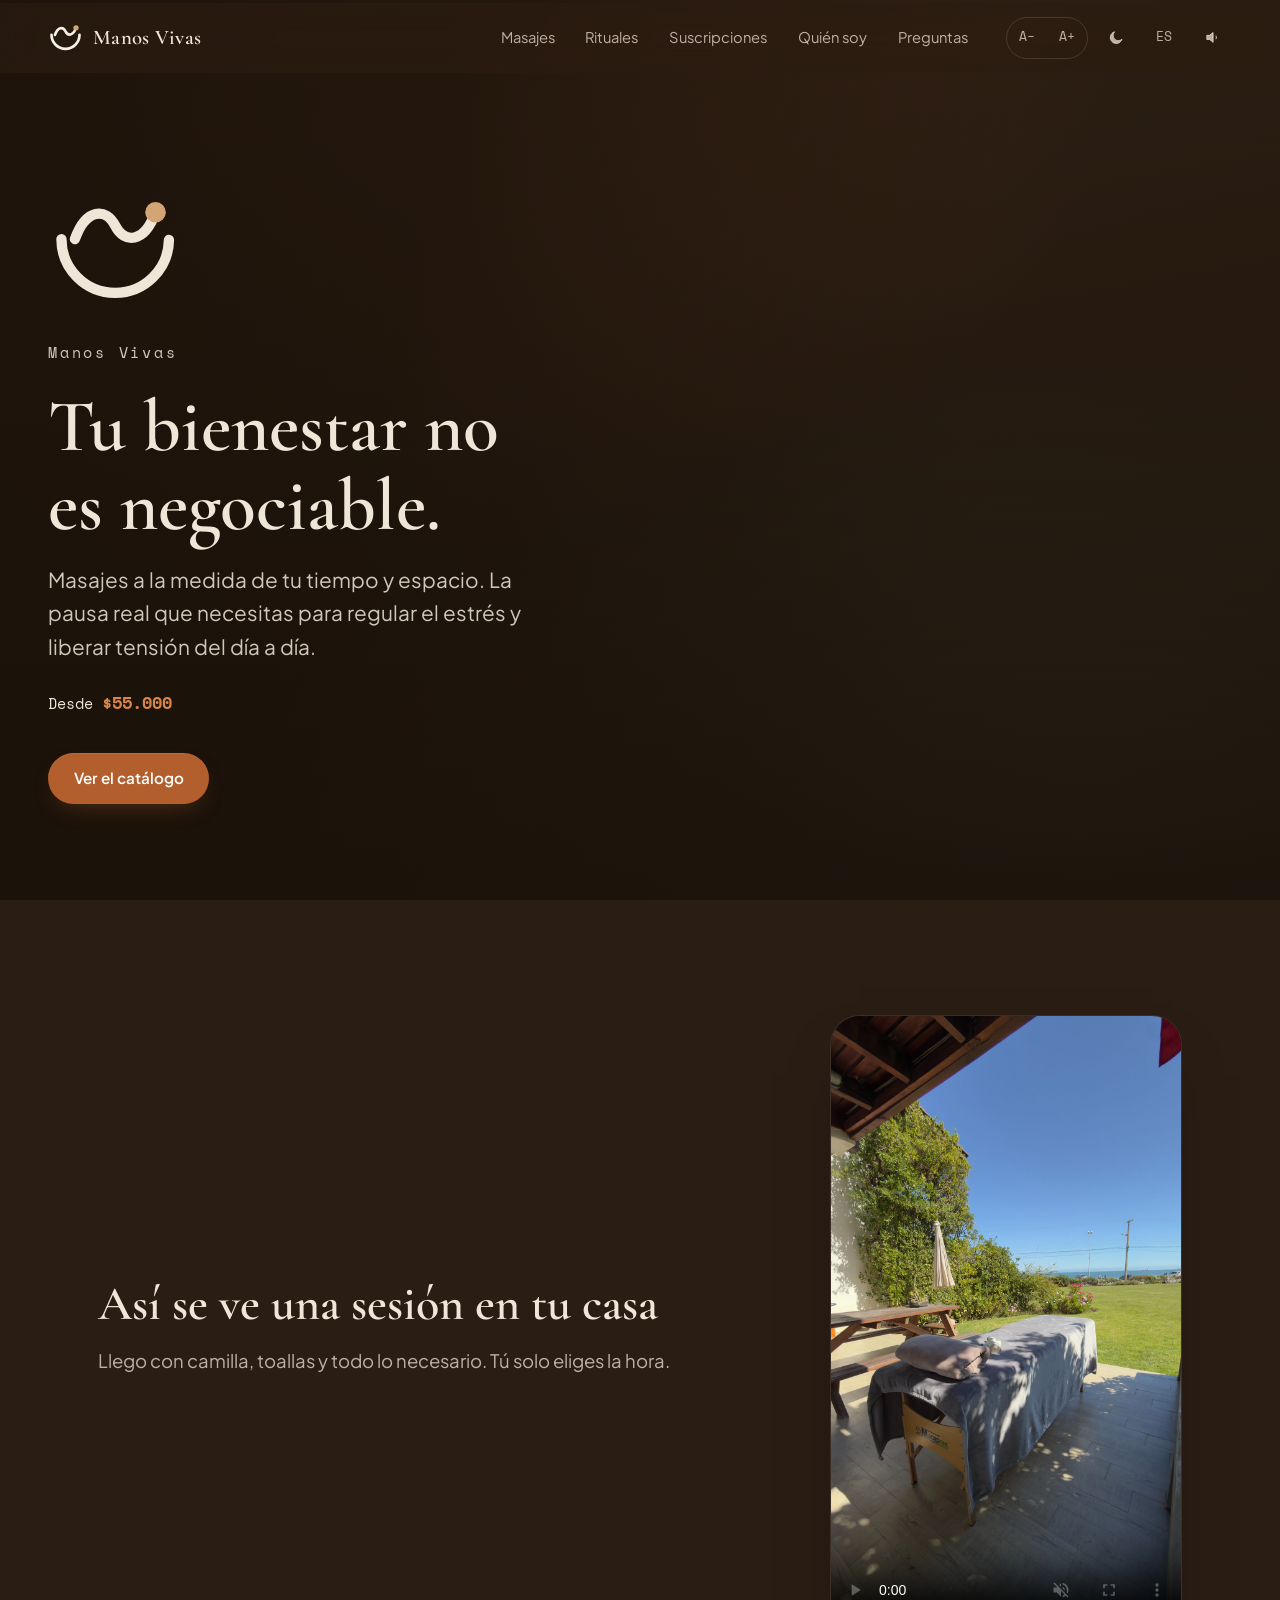
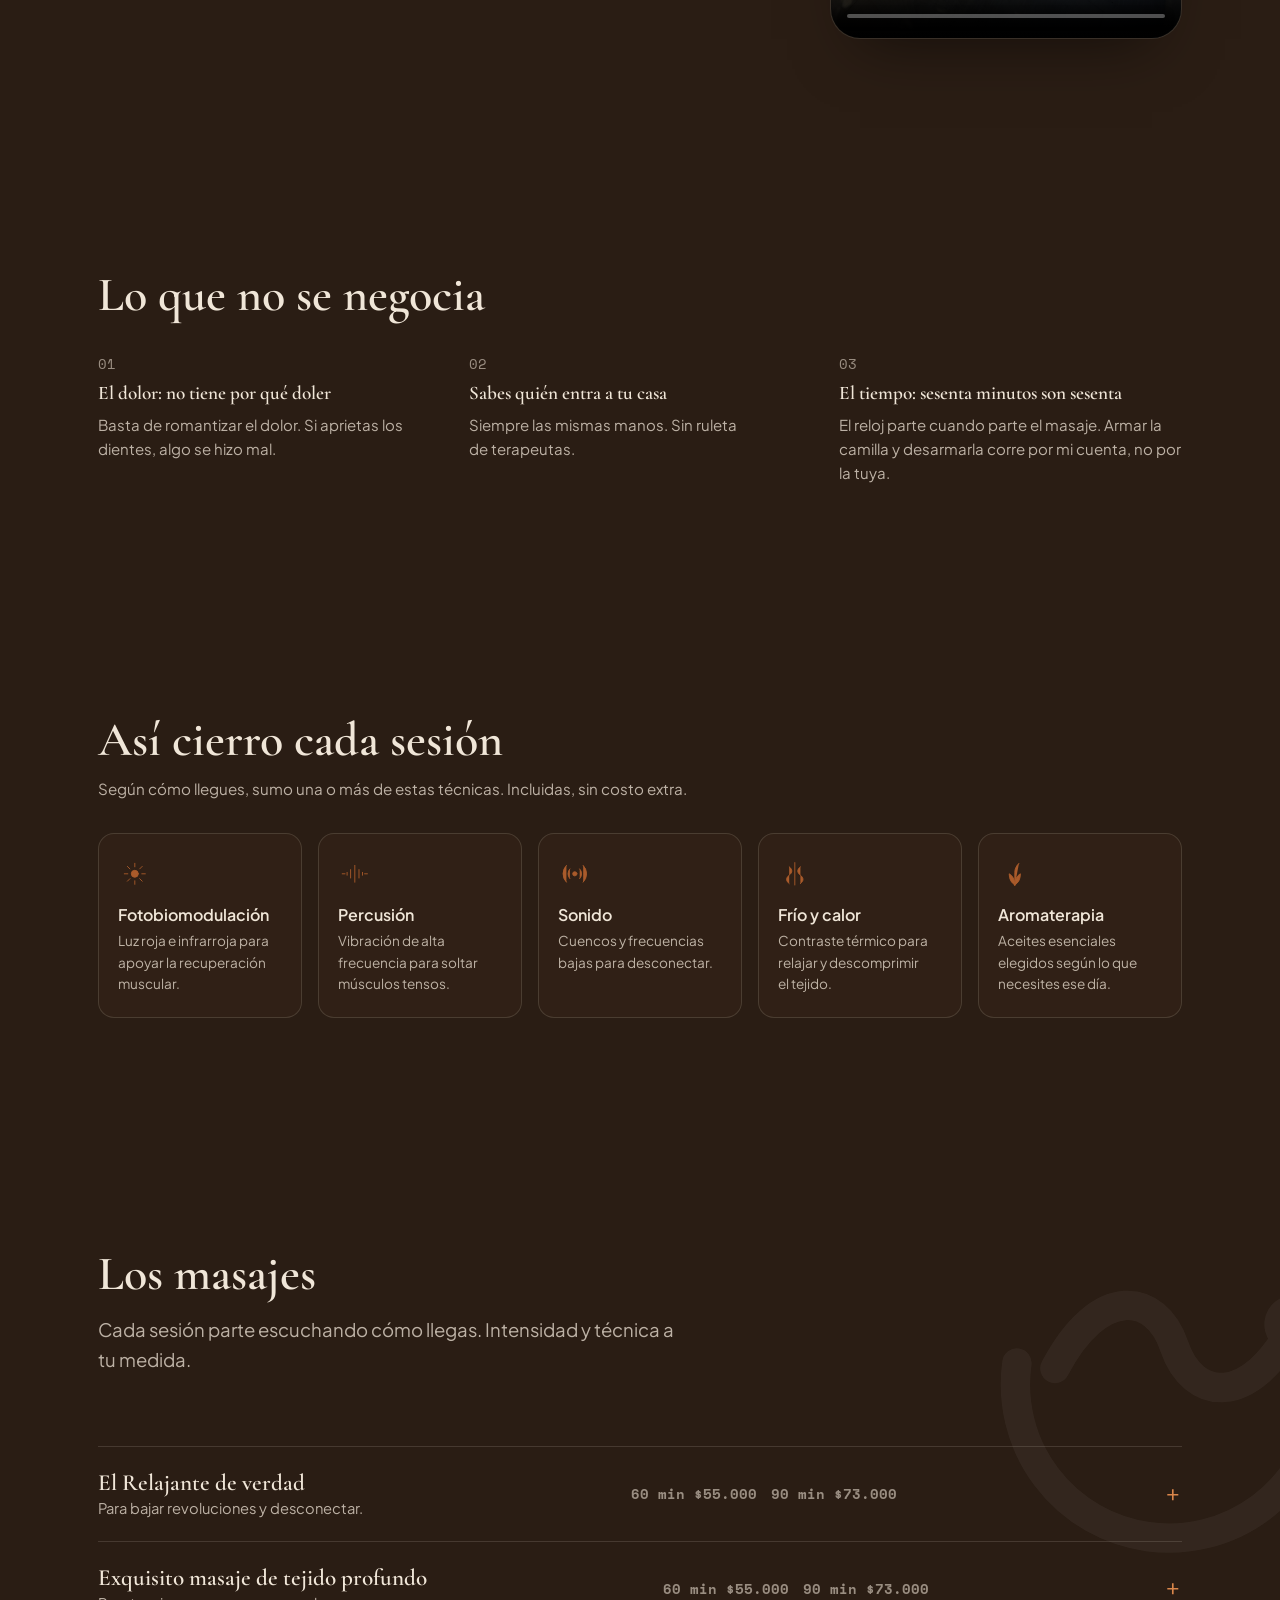
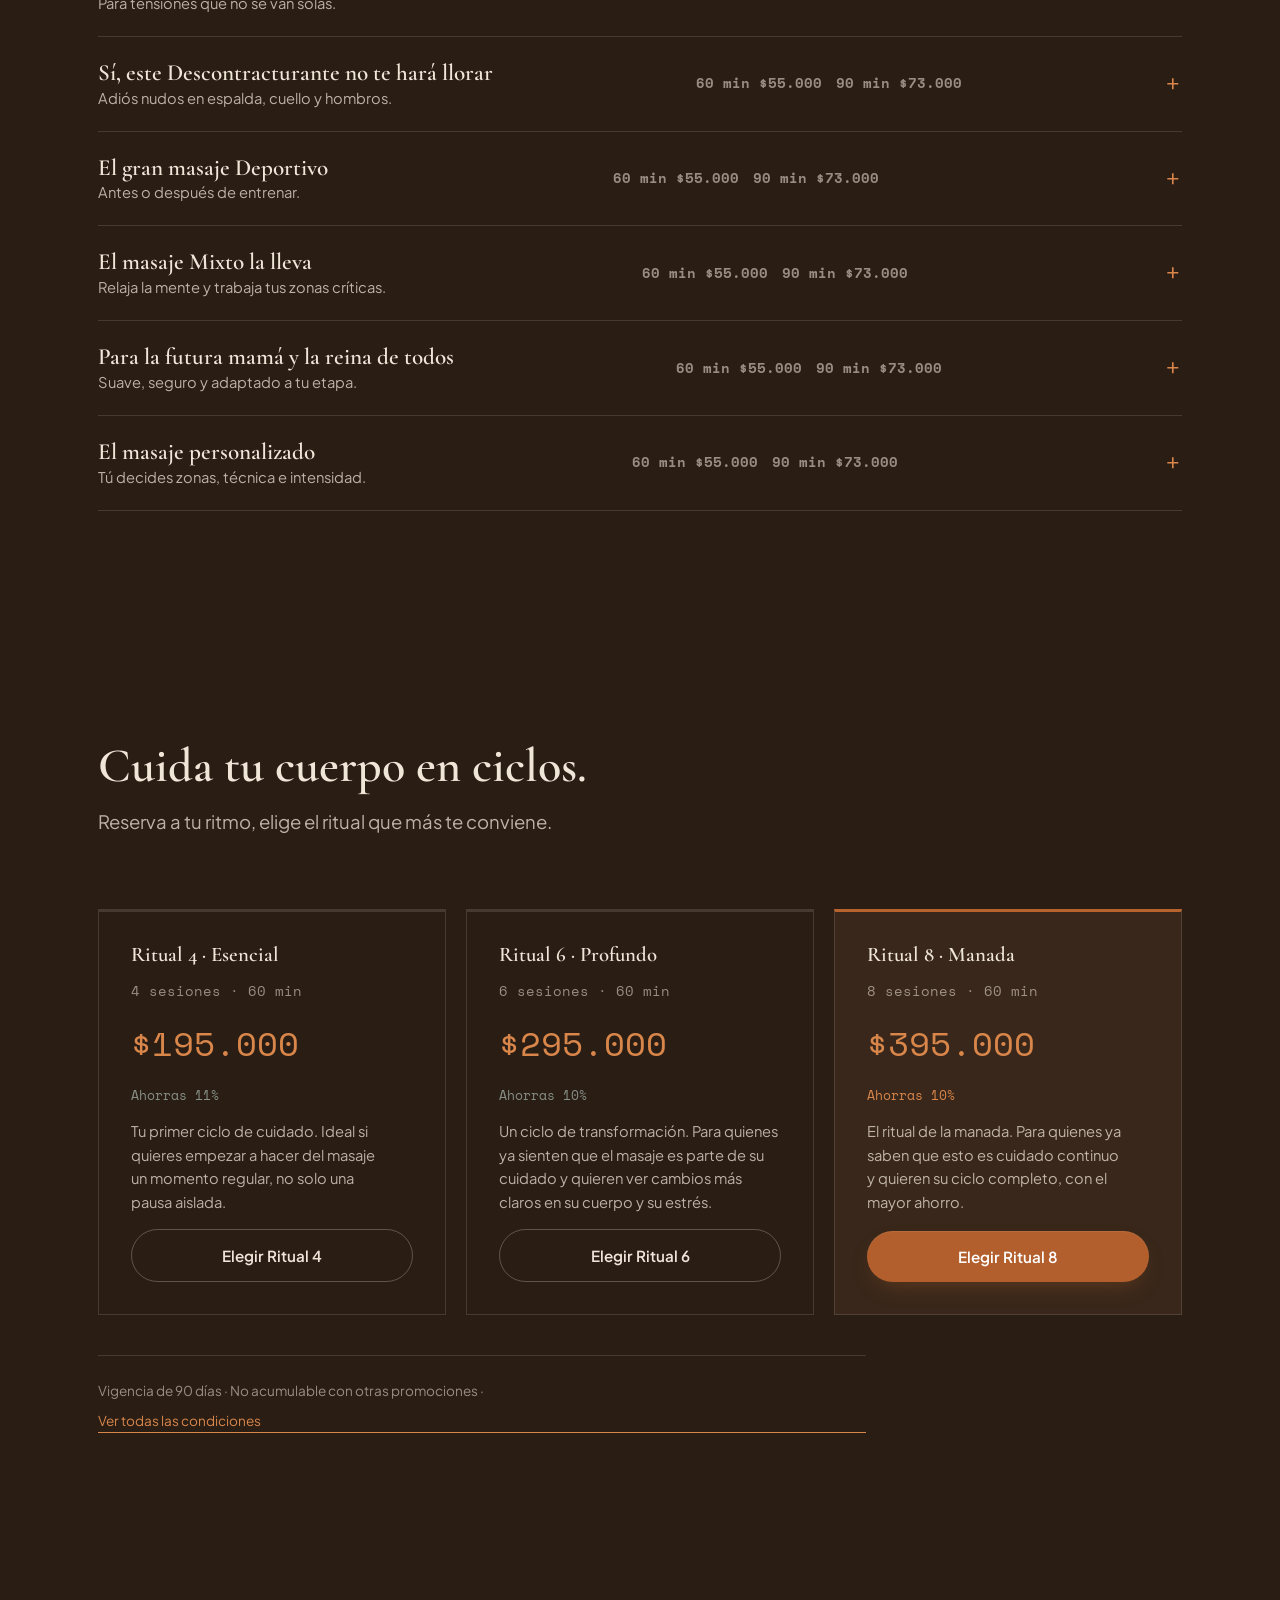
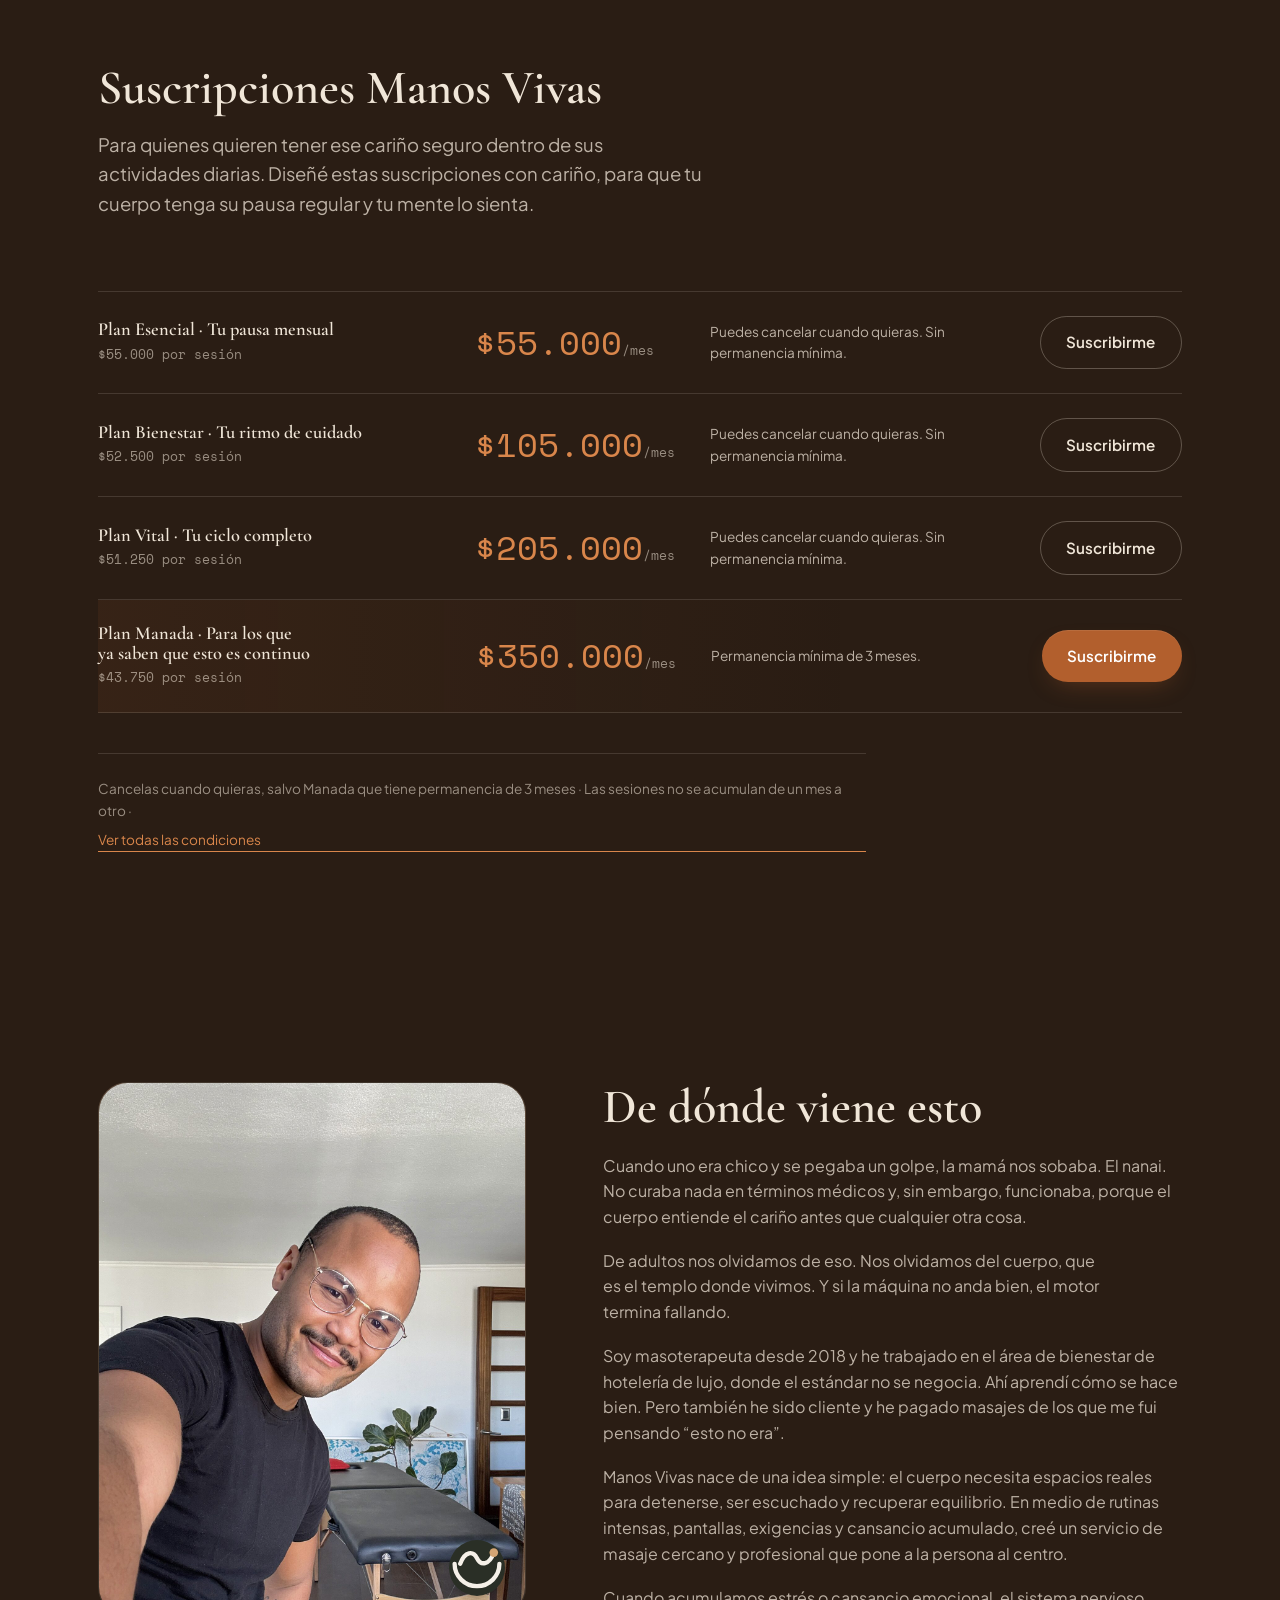
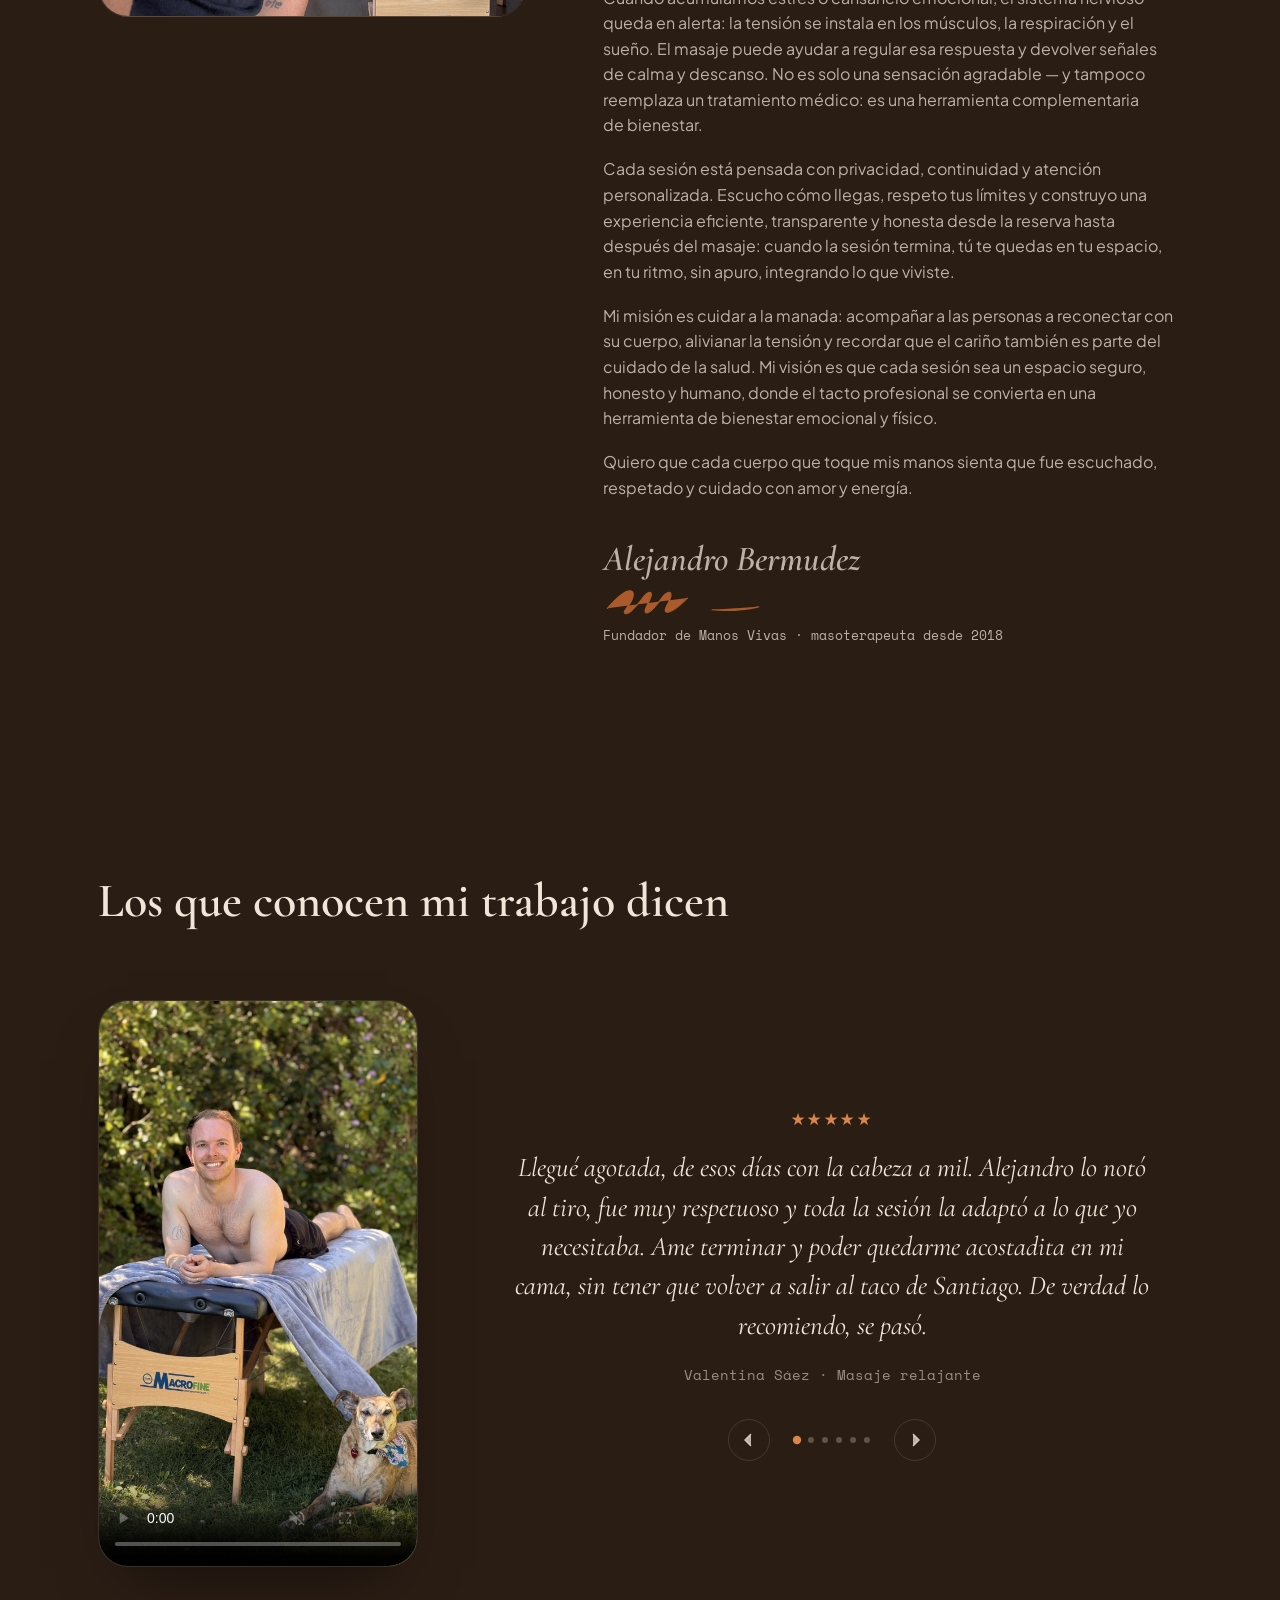
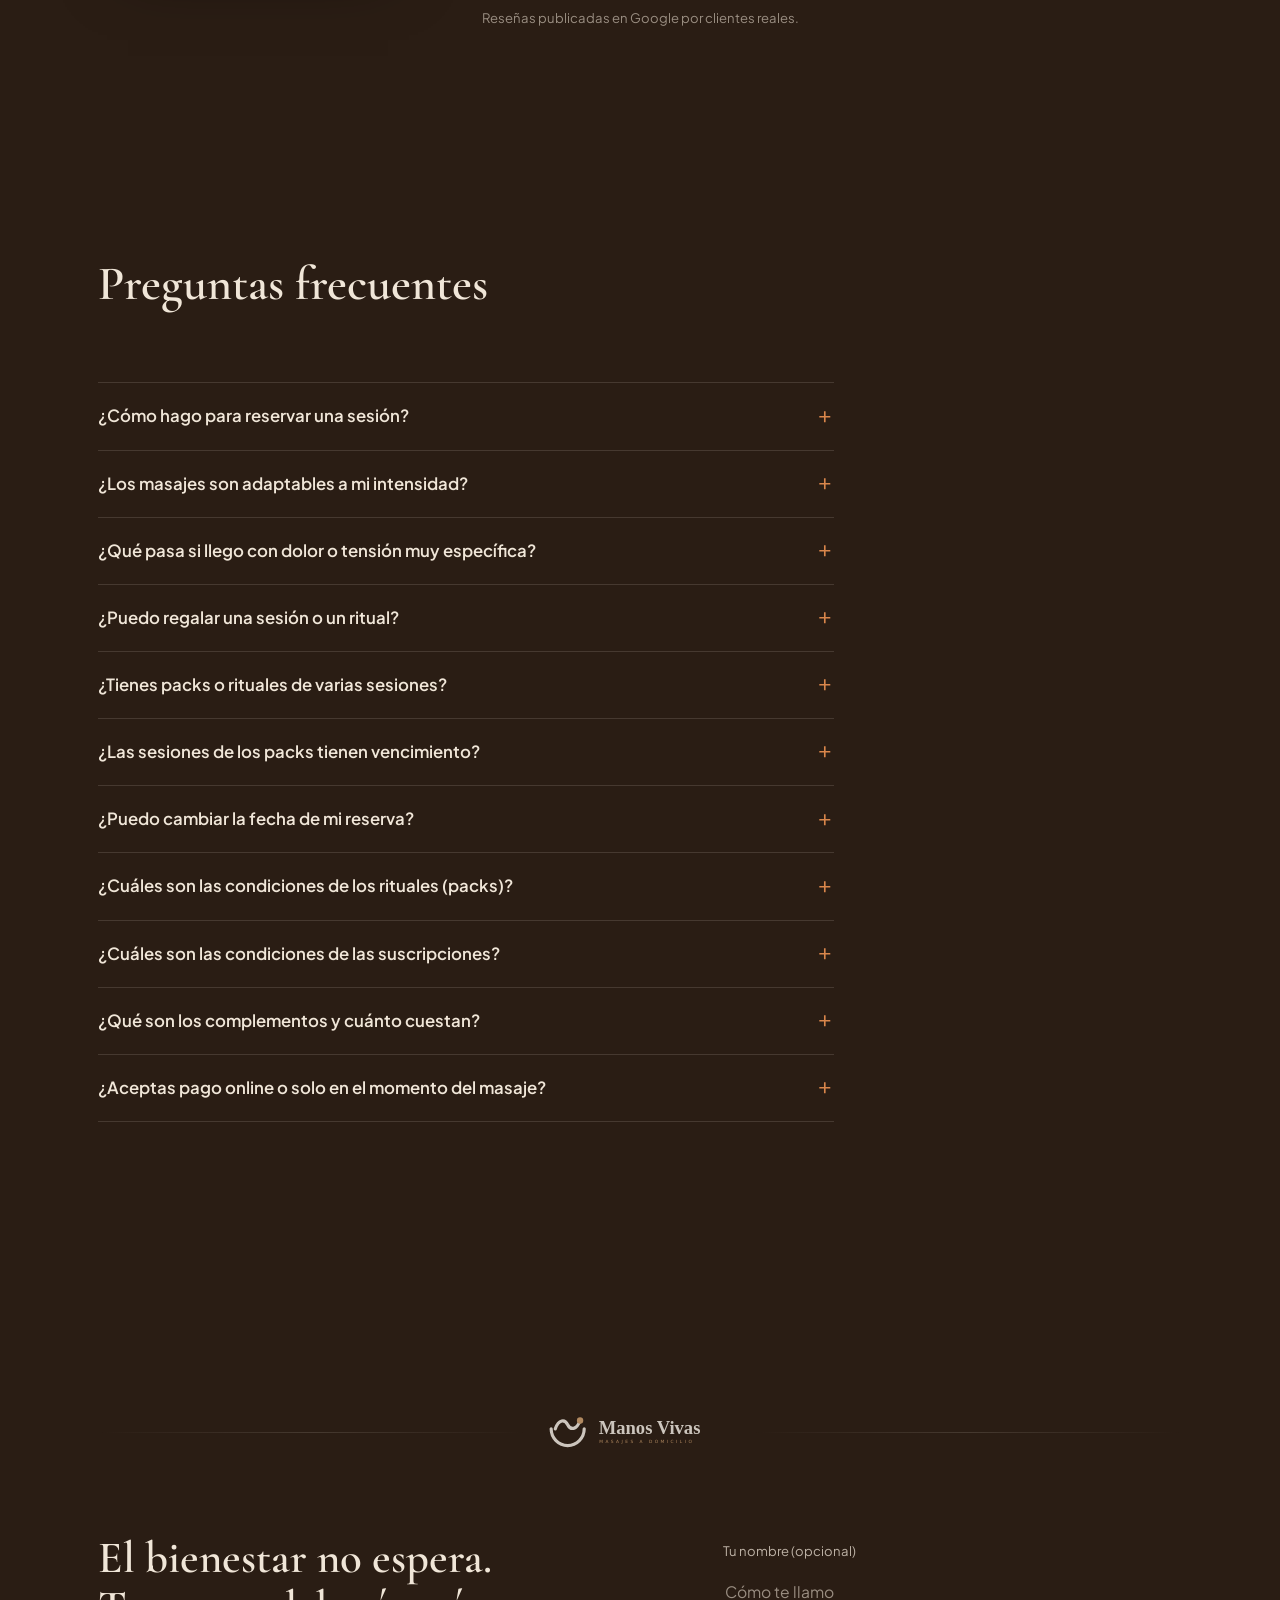
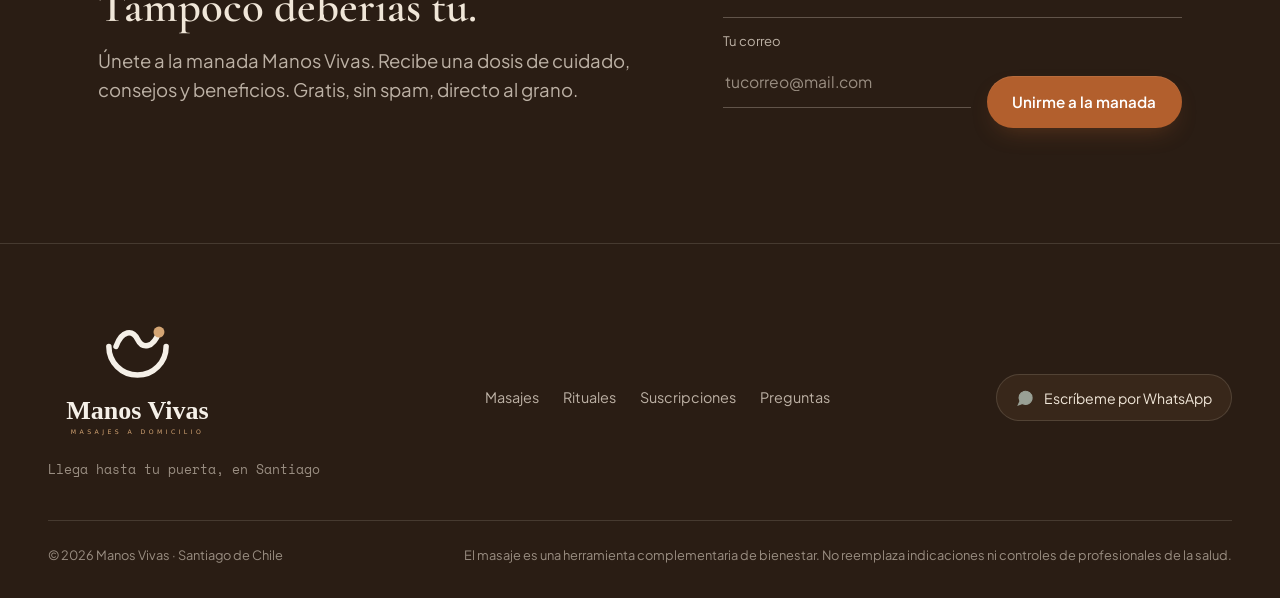
==== commit 72b06ca9: "Bloque 9: oferta de lanzamiento con vencimiento y margen de 45 min entre sesiones Co-Authored-By: Cl" ====
--- a/index.html
+++ b/index.html
@@ -109,14 +109,13 @@
           <p class="hero__subtitulo solo-movil">Masaje profundo a domicilio. Tu tiempo, tu espacio, cero tensión.</p>
 
           <div class="hero__meta solo-escritorio">
-            <p class="hero__badge-precio">Sesiones desde <strong>$55.000</strong></p>
-            <p class="hero__urgencia">Oferta de lanzamiento hasta el sábado, 13:00</p>
-          </div>
-          <p class="hero__meta hero__badge-precio solo-movil">Desde <strong>$55.000</strong> · Precio de lanzamiento hasta el sábado</p>
+            <p class="hero__badge-precio">Desde <strong>$55.000</strong><span data-oferta-lanzamiento> · Oferta de lanzamiento hasta el 11 de octubre</span></p>
+          </div>
+          <p class="hero__meta hero__badge-precio solo-movil">Desde <strong>$55.000</strong><span data-oferta-lanzamiento> · Oferta de lanzamiento hasta el 11 de octubre</span></p>
 
           <div class="hero__acciones">
             <a class="boton boton--primario solo-escritorio" href="#catalogo">Ver el catálogo</a>
-            <a class="boton boton--secundario solo-escritorio" href="#lanzamiento">Ver oferta de lanzamiento</a>
+            <a class="boton boton--secundario solo-escritorio" href="#lanzamiento" data-oferta-lanzamiento>Ver oferta de lanzamiento</a>
             <a class="boton boton--primario solo-movil" href="#catalogo">Ver los masajes</a>
           </div>
         </div>
@@ -483,20 +482,31 @@
     </section>
 
     <!-- ============ LANZAMIENTO ============ -->
-    <section class="lanzamiento" id="lanzamiento">
+    <!-- data-oferta-lanzamiento: interactions.js oculta todo lo marcado así
+         cuando vence la oferta (ver FIN_OFERTA_LANZAMIENTO). -->
+    <section class="lanzamiento" id="lanzamiento" data-oferta-lanzamiento>
       <div class="contenedor">
         <div class="lanzamiento__panel revelar">
           <div class="lanzamiento__grid">
             <div class="lanzamiento__columna">
-              <p class="lanzamiento__insignia">Campaña de apertura · Solo 10 cupos</p>
+              <p class="lanzamiento__insignia">Oferta de lanzamiento · Solo 10 cupos</p>
               <h2 class="lanzamiento__titulo">El ritual de lanzamiento</h2>
-              <p class="texto-lead">Dos sesiones para comenzar a volver a tu cuerpo. Una experiencia pensada para que reconozcas lo que cambia cuando haces del masaje un momento de cuidado continuo, no solo una pausa aislada.</p>
+              <p class="texto-lead">Dos sesiones para sentir la diferencia de cuidarte seguido, no solo cuando ya no das más.</p>
               <ul class="lanzamiento__lista">
-                <li>2 sesiones de masaje de 60 minutos</li>
-                <li>Válido para todos los masajes del catálogo</li>
-                <li>Vigencia de 45 días desde la compra</li>
-                <li>Exclusivo para clientes nuevos y existentes</li>
+                <li>2 masajes de 60 min</li>
+                <li>Cualquier masaje del catálogo</li>
+                <li>Válido por 45 días</li>
               </ul>
+            </div>
+
+            <div class="lanzamiento__compra">
+              <p class="lanzamiento__precios">
+                <s class="lanzamiento__precio-antes">$110.000</s>
+                <span class="precio precio--grande">$89.990</span>
+              </p>
+              <p class="lanzamiento__ahorro">Ahorras $20.010</p>
+              <p class="lanzamiento__vigencia">Disponible hasta el domingo 11 de octubre o hasta agotar los 10 cupos.</p>
+              <button class="boton boton--primario boton--bloque" type="button" data-reservar data-servicio="Ritual de lanzamiento" data-tipo="lanzamiento" data-precio="89990" data-duracion="60">Quiero mi ritual</button>
 
               <details class="lanzamiento__condiciones">
                 <summary>Ver todas las condiciones</summary>
@@ -509,12 +519,6 @@
                 </ul>
               </details>
             </div>
-
-            <div class="lanzamiento__precio-panel">
-              <p class="precio precio--grande">$89.990</p>
-              <p class="lanzamiento__ahorro">18% de descuento · Ahorras $20.000</p>
-              <button class="boton boton--primario boton--bloque" type="button" data-reservar data-servicio="Ritual de lanzamiento" data-tipo="lanzamiento" data-precio="89990" data-duracion="60">Quiero mi ritual de apertura</button>
-            </div>
           </div>
         </div>
       </div>
--- a/css/layout.css
+++ b/css/layout.css
@@ -309,14 +309,14 @@
 /* ---------- Lanzamiento ---------- */
 .lanzamiento__grid {
   display: grid;
-  grid-template-columns: 1.1fr 0.9fr;
+  grid-template-columns: minmax(0, 1.1fr) minmax(0, 0.9fr);
   gap: clamp(2rem, 5vw, 4rem);
   align-items: center;
 }
 
 @media (max-width: 900px) {
   .lanzamiento__grid {
-    grid-template-columns: 1fr;
+    grid-template-columns: minmax(0, 1fr);
   }
 }
 
--- a/css/components.css
+++ b/css/components.css
@@ -270,18 +270,6 @@
   font-size: 1.15em;
 }
 
-.hero__urgencia {
-  display: inline-flex;
-  align-items: center;
-  gap: 0.5rem;
-  font-family: var(--font-mono);
-  font-size: 0.85rem;
-  color: var(--hero-texto-suave);
-  padding: 0.4rem 0.85rem;
-  border: 1px solid currentColor;
-  border-radius: 999px;
-}
-
 /* ---------- Bento (ventajas) ---------- */
 .tarjeta-cristal {
   position: relative;
@@ -515,27 +503,53 @@
 }
 
 /* ---------- Lanzamiento ---------- */
+/* Oferta especial, no un pack más: borde y halo ámbar para que se lea
+   distinta de la grilla de precios. Todo vive en un solo contenedor; los
+   min-width: 0 evitan que un texto sin cortes (el botón es nowrap) empuje
+   la card fuera de la pantalla en móvil. */
 .lanzamiento__panel {
-  background: linear-gradient(160deg, var(--surface) 0%, var(--bg) 65%);
+  position: relative;
+  width: 100%;
+  max-width: 100%;
+  box-sizing: border-box;
+  min-width: 0;
+  background:
+    radial-gradient(120% 90% at 100% 0%, var(--amber-glow) 0%, transparent 55%),
+    linear-gradient(160deg, var(--surface-raised) 0%, var(--bg-deep) 75%);
   border-radius: var(--radius-l);
-  border: 1px solid var(--border);
-  padding: clamp(2.25rem, 5vw, 4rem);
+  border: 1px solid color-mix(in srgb, var(--accent) 70%, transparent);
+  box-shadow:
+    0 0 0 1px color-mix(in srgb, var(--accent) 18%, transparent),
+    0 24px 60px -24px var(--amber-glow);
+  padding: clamp(1.5rem, 5vw, 4rem);
+  overflow: hidden;
+}
+
+.lanzamiento__columna,
+.lanzamiento__compra {
+  min-width: 0;
 }
 
 .lanzamiento__insignia {
   display: inline-block;
-  font-family: var(--font-mono);
-  font-size: 0.82rem;
-  color: color-mix(in srgb, var(--teal) 45%, var(--text));
-  background: color-mix(in srgb, var(--teal) 22%, transparent);
-  border: 1px solid color-mix(in srgb, var(--teal) 50%, transparent);
+  max-width: 100%;
+  font-family: var(--font-mono);
+  font-size: 0.78rem;
+  letter-spacing: 0.04em;
+  color: var(--on-accent);
+  background: var(--accent-relleno);
   padding: 0.4rem 0.85rem;
   border-radius: 999px;
+  overflow-wrap: anywhere;
 }
 
 .lanzamiento__titulo {
   margin-top: 1.25rem;
   font-size: clamp(1.9rem, 2.2vw + 1.2rem, 2.7rem);
+}
+
+.lanzamiento__columna .texto-lead {
+  margin-top: 0.85rem;
 }
 
 .lanzamiento__lista {
@@ -561,22 +575,42 @@
   background: var(--accent);
 }
 
-.lanzamiento__precio-panel {
-  padding: clamp(1.5rem, 3vw, 2.25rem);
-  border-radius: var(--radius-m);
-  background: var(--bg-deep);
-  border: 1px solid var(--border);
+.lanzamiento__precios {
+  display: flex;
+  flex-wrap: wrap;
+  align-items: baseline;
+  gap: 0.35rem 0.9rem;
+}
+
+.lanzamiento__precio-antes {
+  font-family: var(--font-mono);
+  font-size: 1.05rem;
+  color: var(--text-faint);
+  text-decoration-thickness: 1px;
 }
 
 .lanzamiento__ahorro {
   margin-top: 0.4rem;
   font-family: var(--font-mono);
   font-size: 0.88rem;
-  color: color-mix(in srgb, var(--teal) 55%, var(--text));
+  color: var(--accent-strong);
+}
+
+.lanzamiento__vigencia {
+  margin-top: 0.85rem;
+  font-size: 0.88rem;
+  color: var(--text-muted);
+}
+
+.lanzamiento__compra .boton {
+  margin-top: 1.4rem;
+  max-width: 100%;
+  white-space: normal;
+  text-align: center;
 }
 
 .lanzamiento__condiciones {
-  margin-top: 1.5rem;
+  margin-top: 1.25rem;
 }
 
 .lanzamiento__condiciones summary {
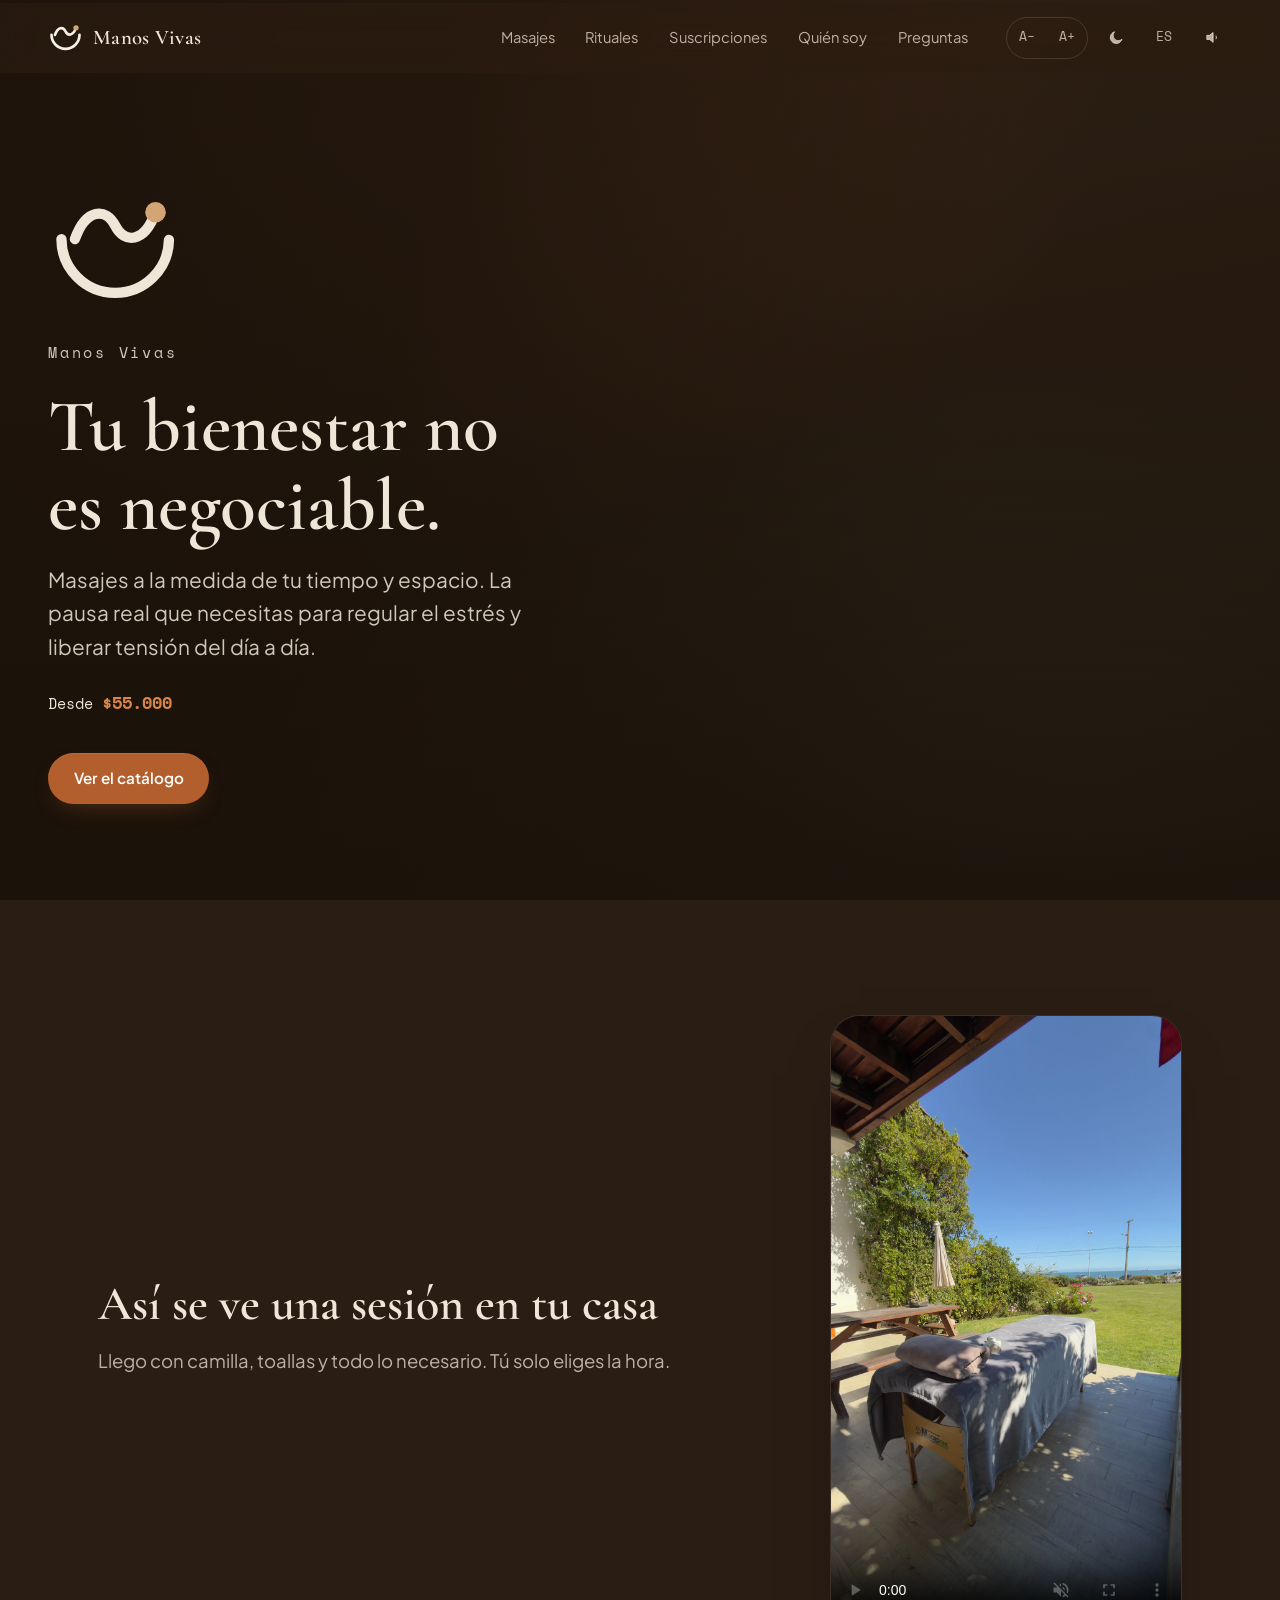
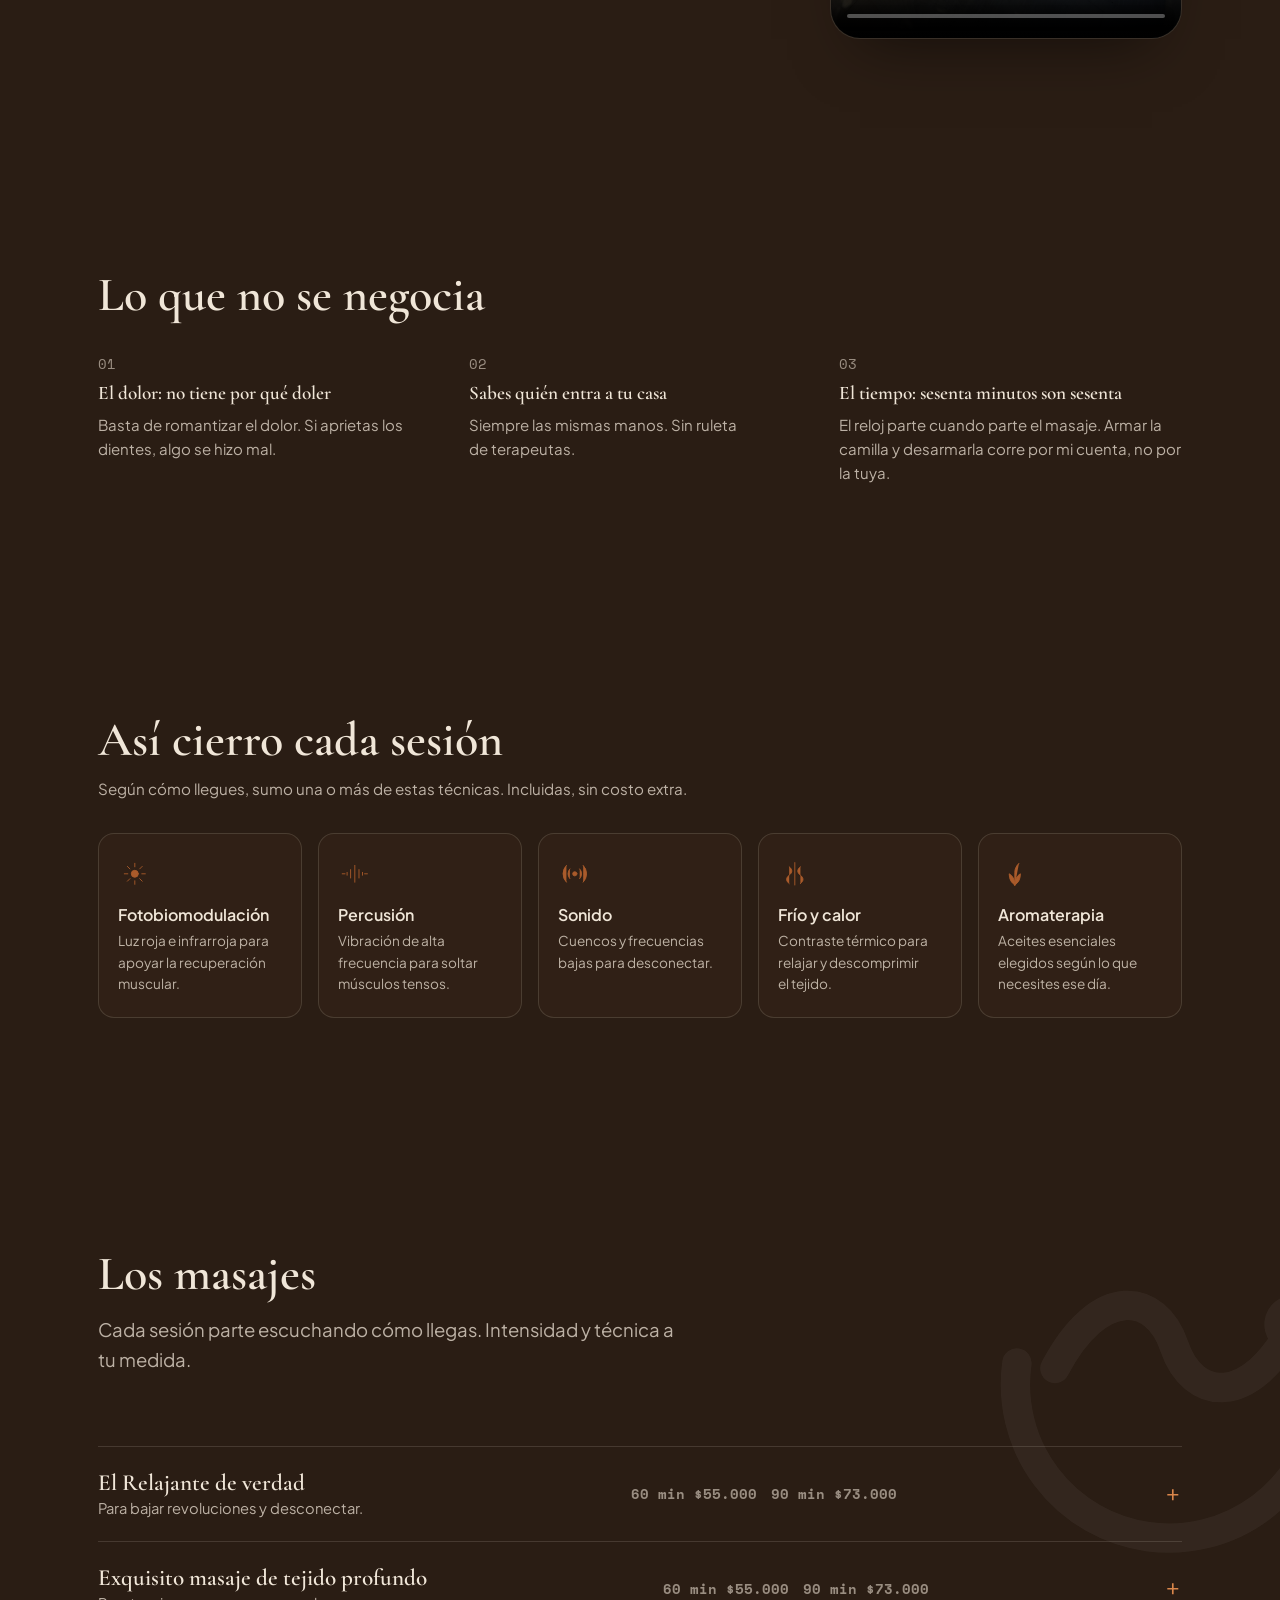
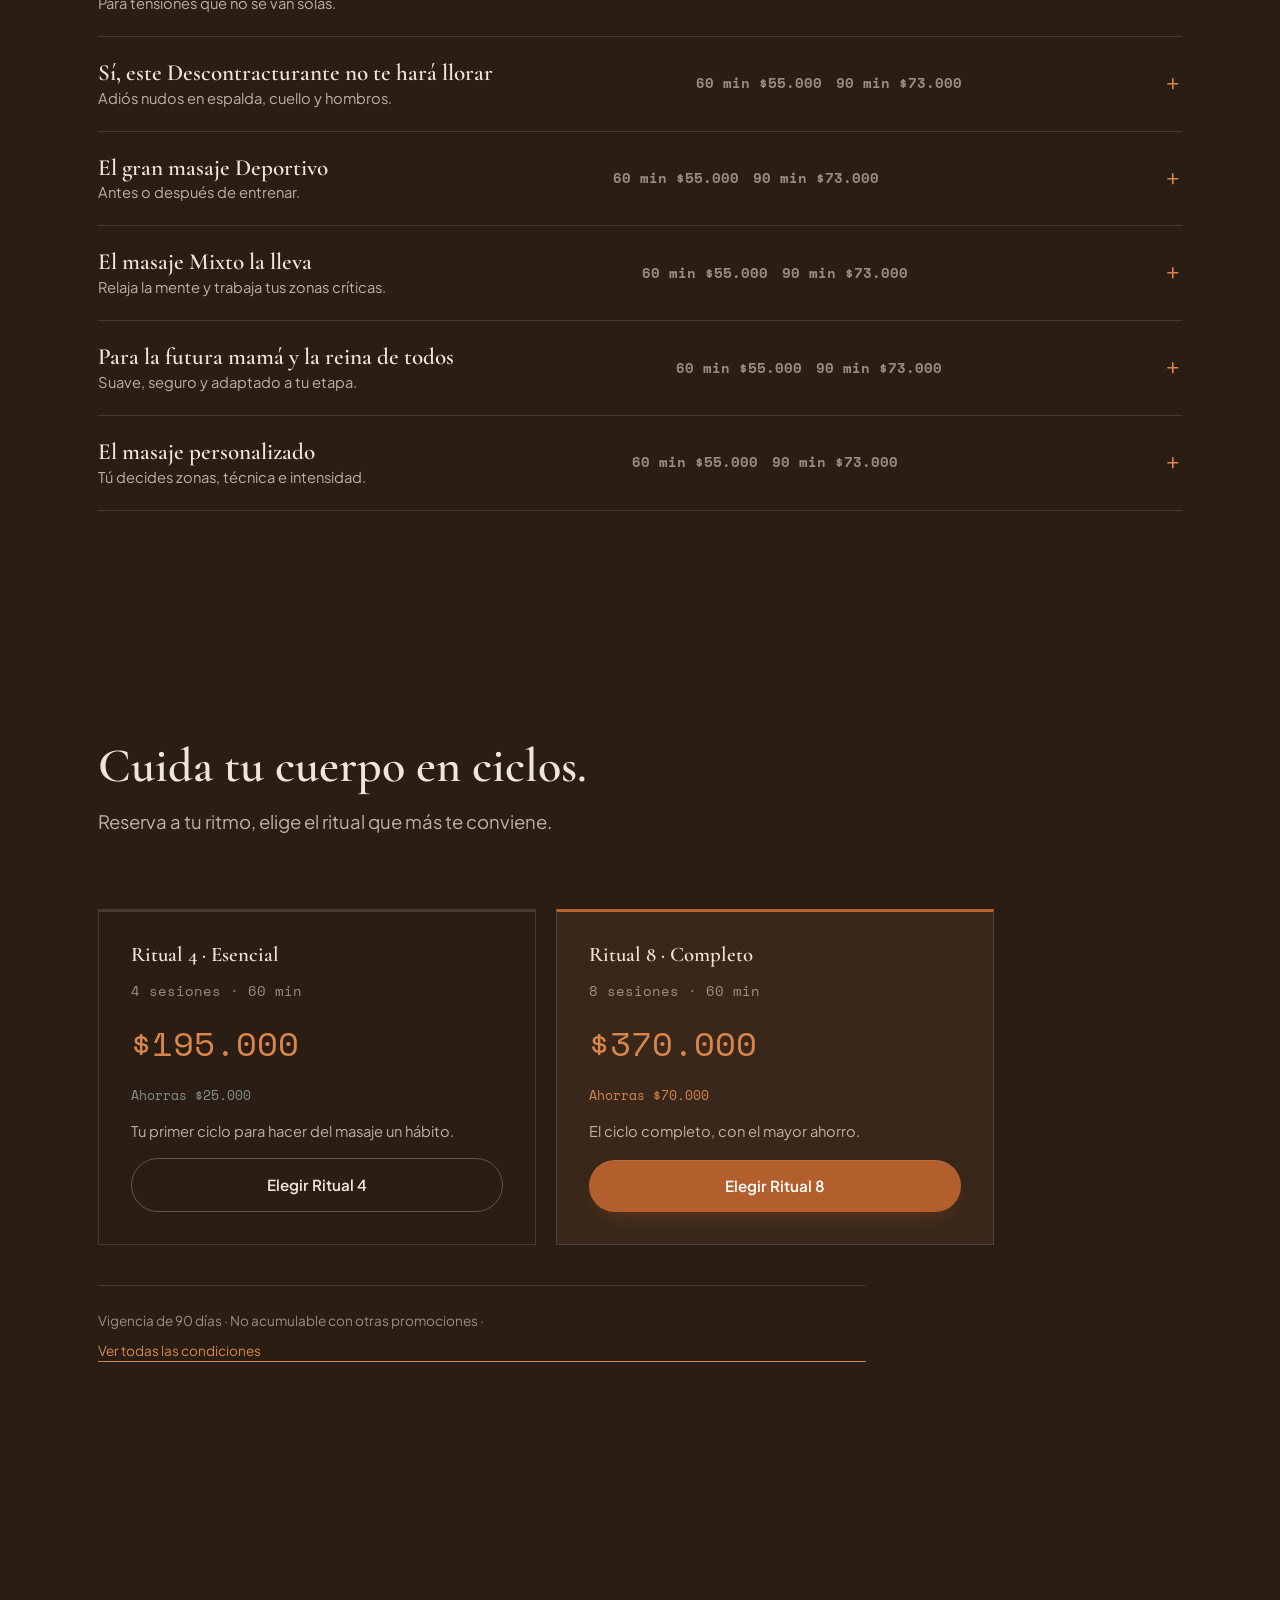
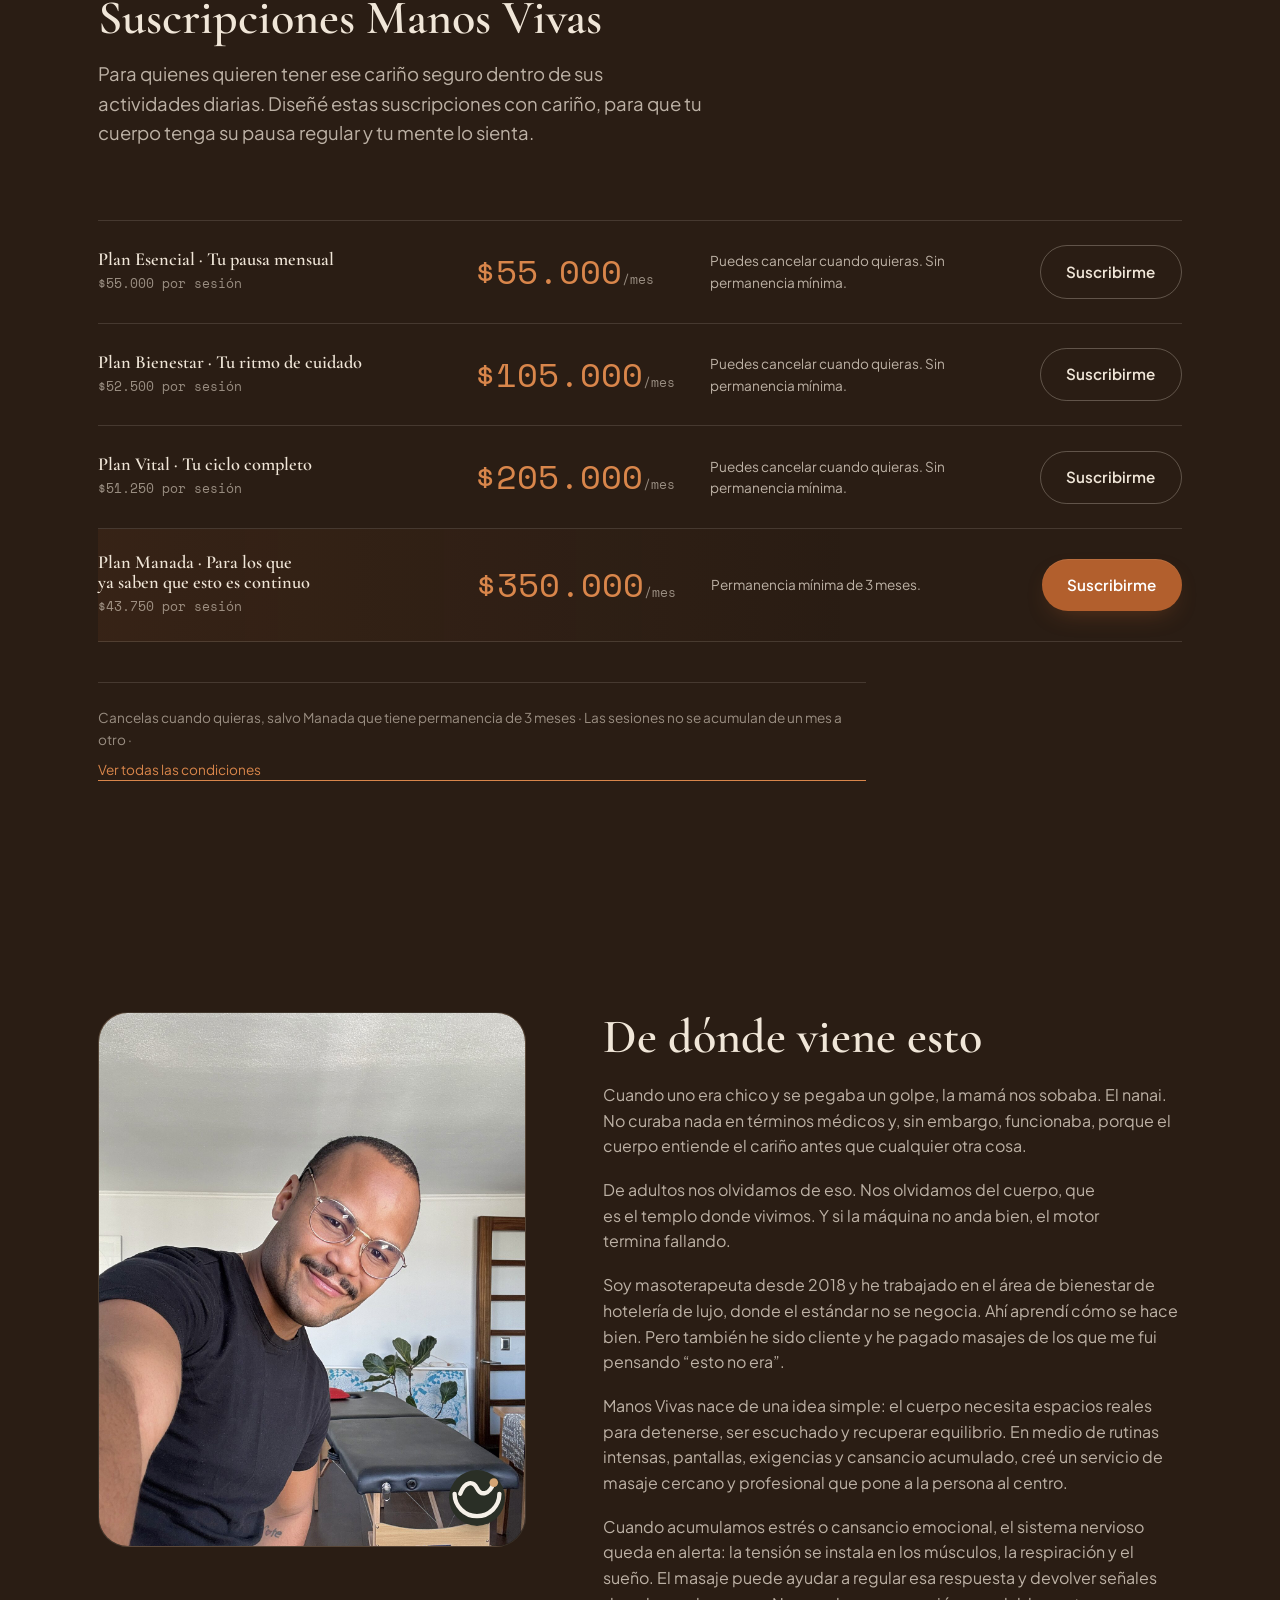
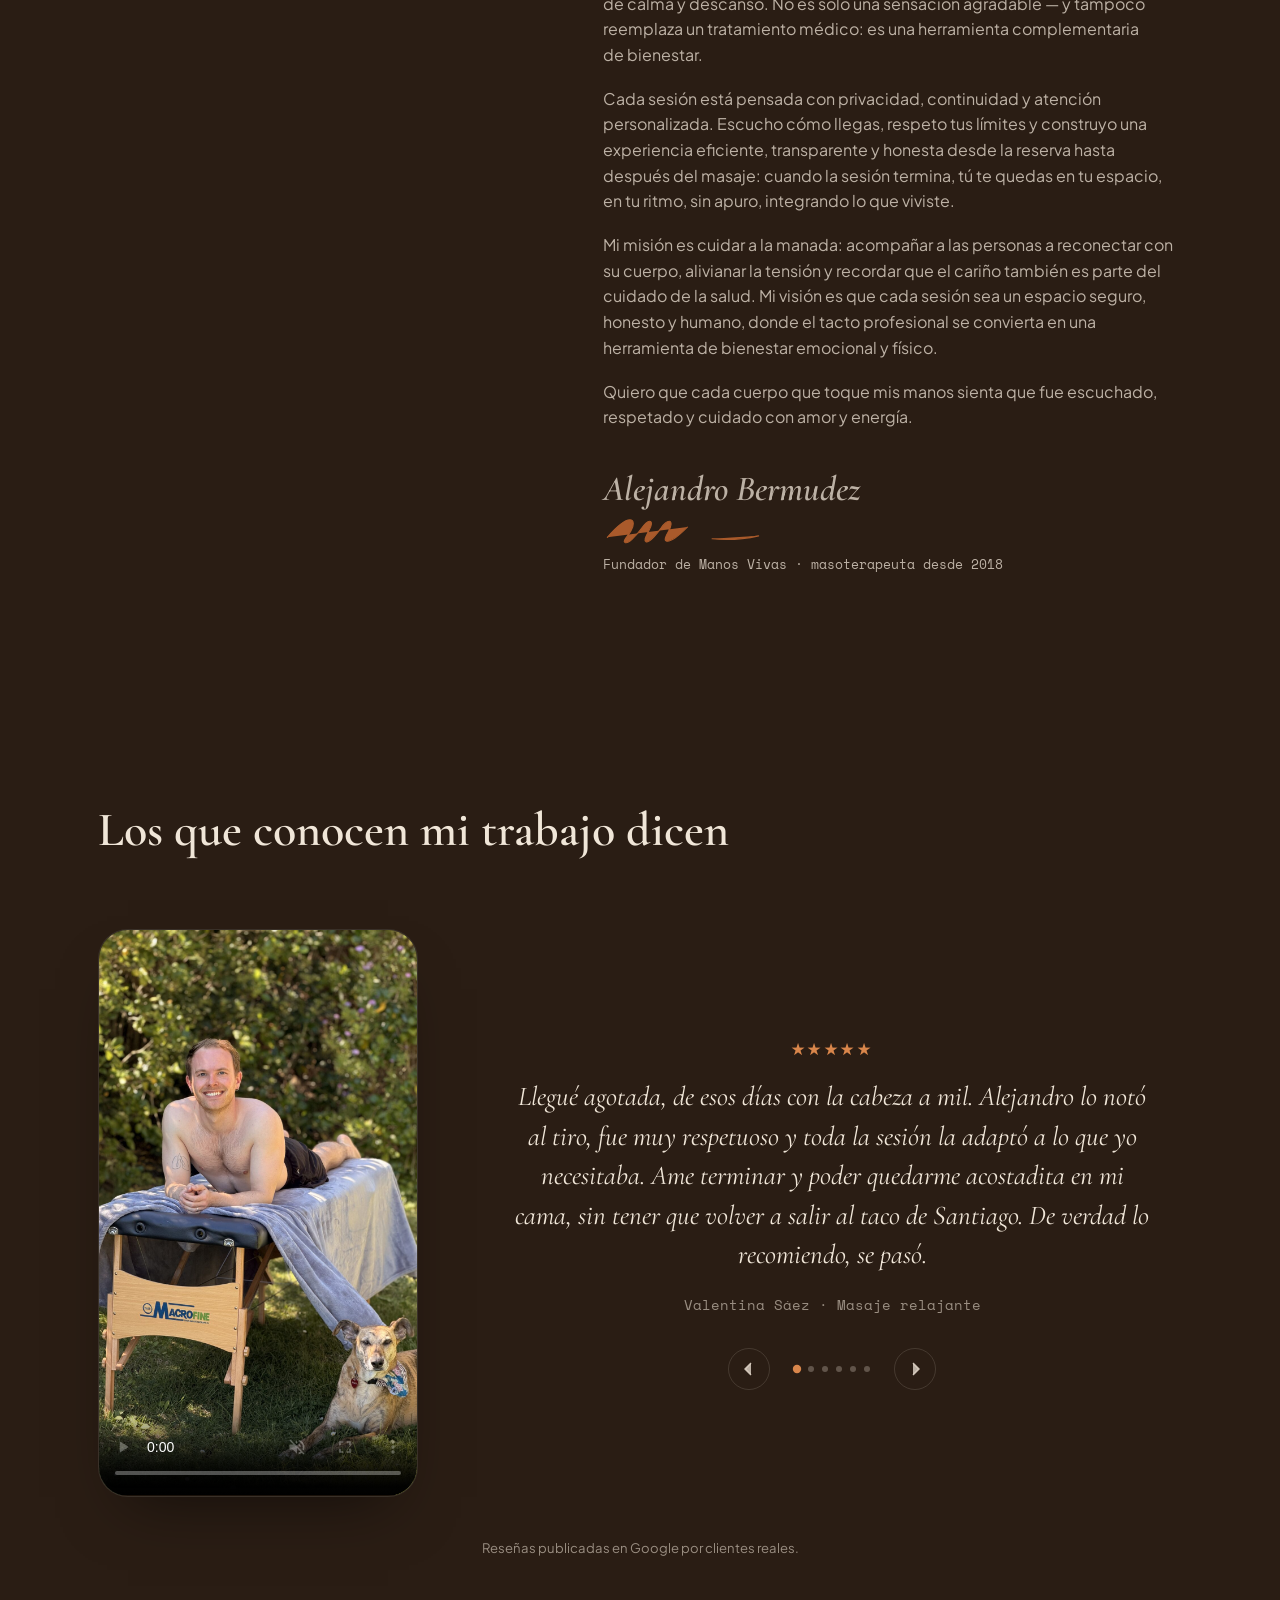
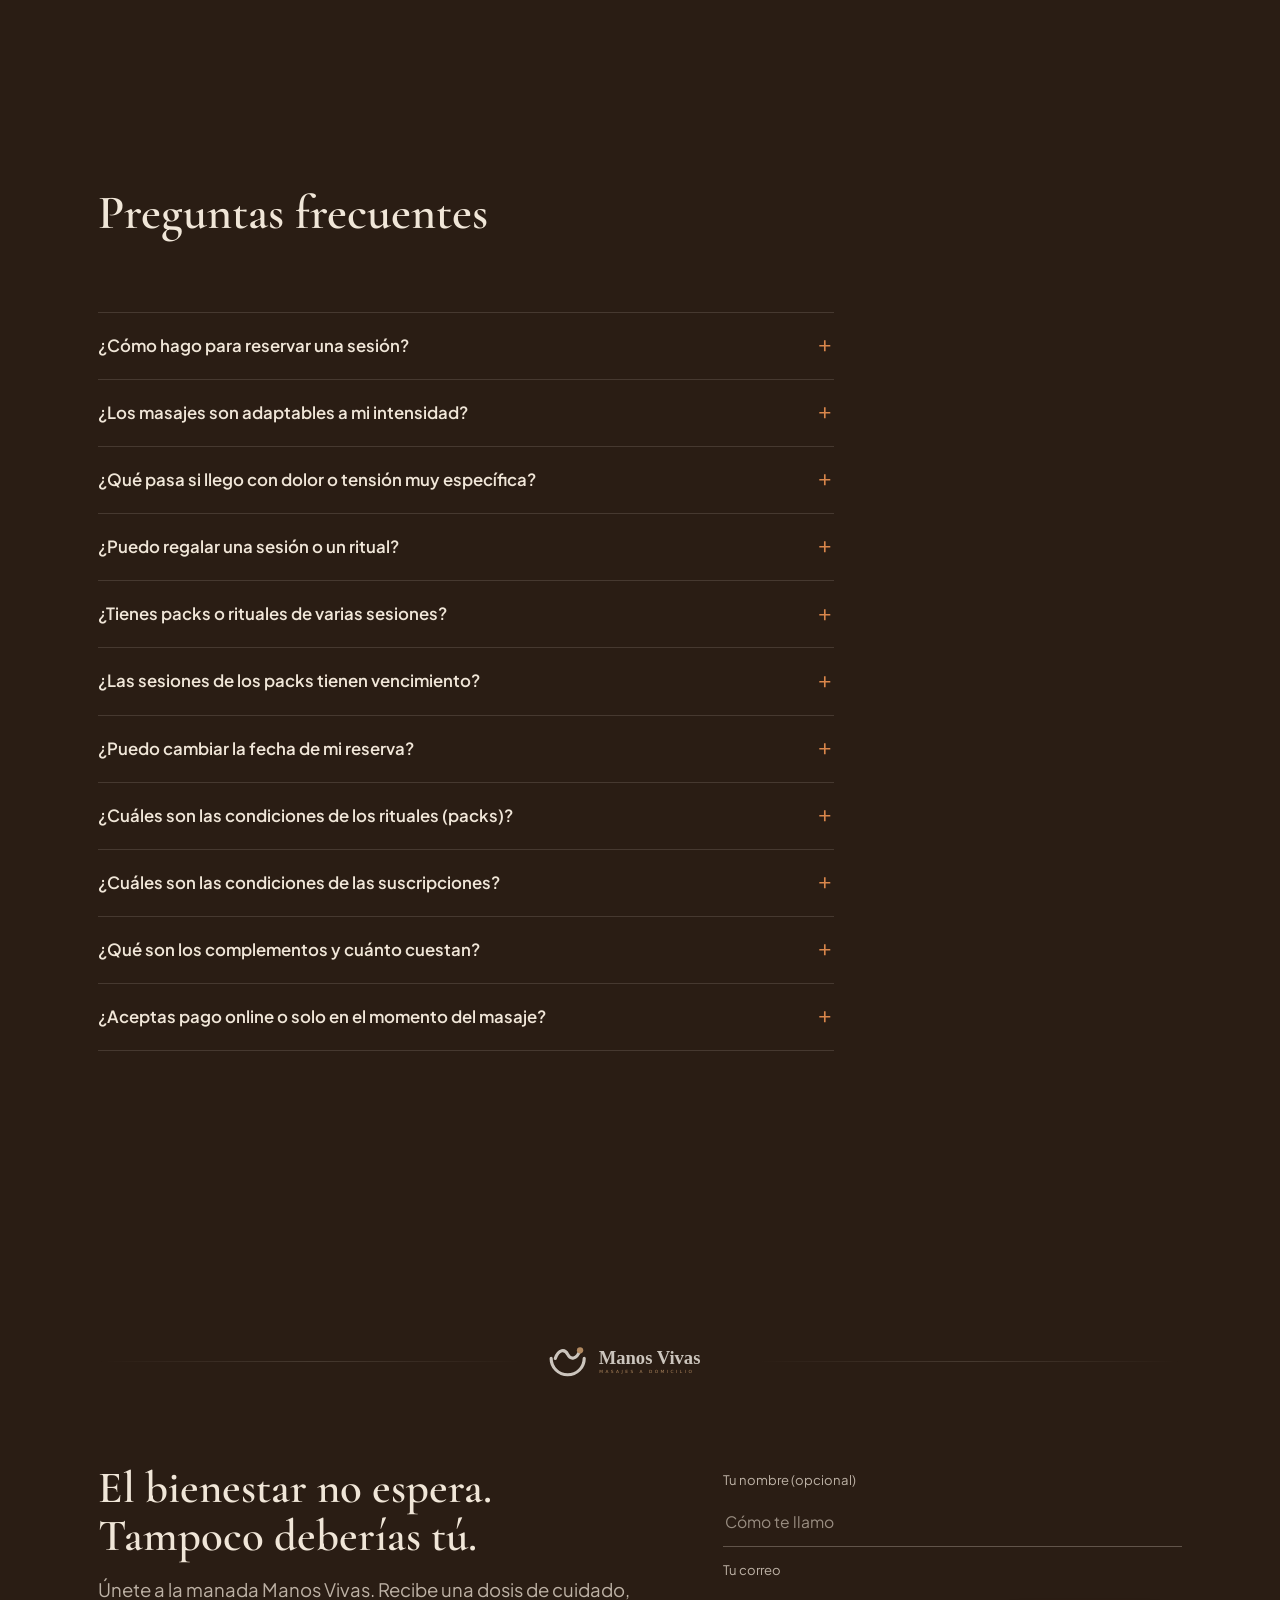
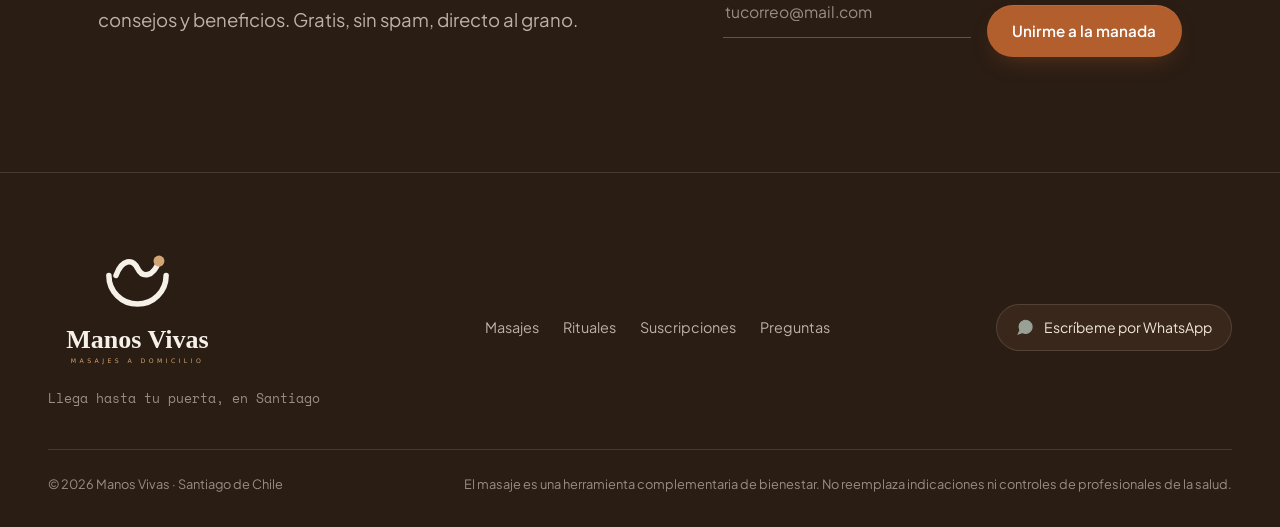
==== commit 49b90554: "Bloque 10: packs Ritual 4 · Esencial y Ritual 8 · Completo, carrusel móvil y masaje de la primera se" ====
--- a/index.html
+++ b/index.html
@@ -532,32 +532,25 @@
           <p class="texto-lead">Reserva a tu ritmo, elige el ritual que más te conviene.</p>
         </header>
 
-        <div class="rituales__fila revelar">
+        <!-- En móvil es un carrusel horizontal que abre en el Ritual 8
+             (data-carrusel-inicio, ver interactions.js). -->
+        <div class="rituales__fila revelar" data-carrusel-rituales>
           <article class="ritual-tarjeta">
             <h3 class="ritual-tarjeta__nombre">Ritual 4 · Esencial</h3>
             <p class="ritual-tarjeta__detalle">4 sesiones · 60 min</p>
             <p class="precio precio--grande">$195.000</p>
-            <p class="ritual-tarjeta__ahorro">Ahorras 11%</p>
-            <p class="ritual-tarjeta__texto">Tu primer ciclo de cuidado. Ideal si quieres empezar a hacer del masaje un momento regular, no solo una pausa aislada.</p>
+            <p class="ritual-tarjeta__ahorro">Ahorras $25.000</p>
+            <p class="ritual-tarjeta__texto">Tu primer ciclo para hacer del masaje un hábito.</p>
             <button class="boton boton--secundario boton--bloque" type="button" data-reservar data-servicio="Ritual 4 · Esencial" data-tipo="pack" data-precio="195000" data-duracion="60">Elegir Ritual 4</button>
           </article>
 
-          <article class="ritual-tarjeta">
-            <h3 class="ritual-tarjeta__nombre">Ritual 6 · Profundo</h3>
-            <p class="ritual-tarjeta__detalle">6 sesiones · 60 min</p>
-            <p class="precio precio--grande">$295.000</p>
-            <p class="ritual-tarjeta__ahorro">Ahorras 10%</p>
-            <p class="ritual-tarjeta__texto">Un ciclo de transformación. Para quienes ya sienten que el masaje es parte de su cuidado y quieren ver cambios más claros en su cuerpo y su estrés.</p>
-            <button class="boton boton--secundario boton--bloque" type="button" data-reservar data-servicio="Ritual 6 · Profundo" data-tipo="pack" data-precio="295000" data-duracion="60">Elegir Ritual 6</button>
-          </article>
-
-          <article class="ritual-tarjeta ritual-tarjeta--destacado">
-            <h3 class="ritual-tarjeta__nombre">Ritual 8 · Manada</h3>
+          <article class="ritual-tarjeta ritual-tarjeta--destacado" data-carrusel-inicio>
+            <h3 class="ritual-tarjeta__nombre">Ritual 8 · Completo</h3>
             <p class="ritual-tarjeta__detalle">8 sesiones · 60 min</p>
-            <p class="precio precio--grande">$395.000</p>
-            <p class="ritual-tarjeta__ahorro">Ahorras 10%</p>
-            <p class="ritual-tarjeta__texto">El ritual de la manada. Para quienes ya saben que esto es cuidado continuo y quieren su ciclo completo, con el mayor ahorro.</p>
-            <button class="boton boton--primario boton--bloque" type="button" data-reservar data-servicio="Ritual 8 · Manada" data-tipo="pack" data-precio="395000" data-duracion="60">Elegir Ritual 8</button>
+            <p class="precio precio--grande">$370.000</p>
+            <p class="ritual-tarjeta__ahorro">Ahorras $70.000</p>
+            <p class="ritual-tarjeta__texto">El ciclo completo, con el mayor ahorro.</p>
+            <button class="boton boton--primario boton--bloque" type="button" data-reservar data-servicio="Ritual 8 · Completo" data-tipo="pack" data-precio="370000" data-duracion="60">Elegir Ritual 8</button>
           </article>
         </div>
 
@@ -772,7 +765,7 @@
             </h3>
             <div class="fila-acordeon__panel" id="faq-5">
               <div class="fila-acordeon__cuerpo">
-                <p class="faq__respuesta">Sí. Tengo Ritual 4 · Esencial, Ritual 6 · Profundo y Ritual 8 · Manada. Cada uno con un valor por sesión más conveniente y vigencia de 90 días.</p>
+                <p class="faq__respuesta">Sí. Tengo Ritual 4 · Esencial y Ritual 8 · Completo. Cada uno con un valor por sesión más conveniente y vigencia de 90 días.</p>
               </div>
             </div>
           </article>
@@ -989,7 +982,7 @@
         <!-- Paso 1: servicio, duración y complementos -->
         <section class="paso-reserva" data-paso="1">
           <h3 class="paso-reserva__titulo">Tu sesión</h3>
-          <p class="paso-reserva__ayuda">Elige el masaje, la duración y los complementos que quieras sumar.</p>
+          <p class="paso-reserva__ayuda" data-ayuda-paso1>Elige el masaje, la duración y los complementos que quieras sumar.</p>
 
           <div data-lista-servicios></div>
 
--- a/css/layout.css
+++ b/css/layout.css
@@ -323,14 +323,36 @@
 /* ---------- Rituales / Suscripciones ---------- */
 .rituales__fila {
   display: grid;
-  grid-template-columns: repeat(3, 1fr);
+  grid-template-columns: repeat(2, minmax(0, 1fr));
   gap: 1.25rem;
   align-items: stretch;
-}
-
+  max-width: 56rem;
+}
+
+/* En móvil, carrusel horizontal deslizable. La tarjeta no ocupa todo el
+   ancho para que asome la otra y se note que se puede deslizar. */
 @media (max-width: 900px) {
   .rituales__fila {
-    grid-template-columns: 1fr;
+    grid-template-columns: none;
+    grid-auto-flow: column;
+    grid-auto-columns: min(82%, 22rem);
+    max-width: none;
+    overflow-x: auto;
+    scroll-snap-type: x mandatory;
+    overscroll-behavior-x: contain;
+    margin-inline: calc(var(--gutter) * -1);
+    padding-inline: var(--gutter);
+    scroll-padding-inline: var(--gutter);
+    padding-bottom: 0.75rem;
+    scrollbar-width: none;
+  }
+
+  .rituales__fila::-webkit-scrollbar {
+    display: none;
+  }
+
+  .rituales__fila > .ritual-tarjeta {
+    scroll-snap-align: center;
   }
 }
 
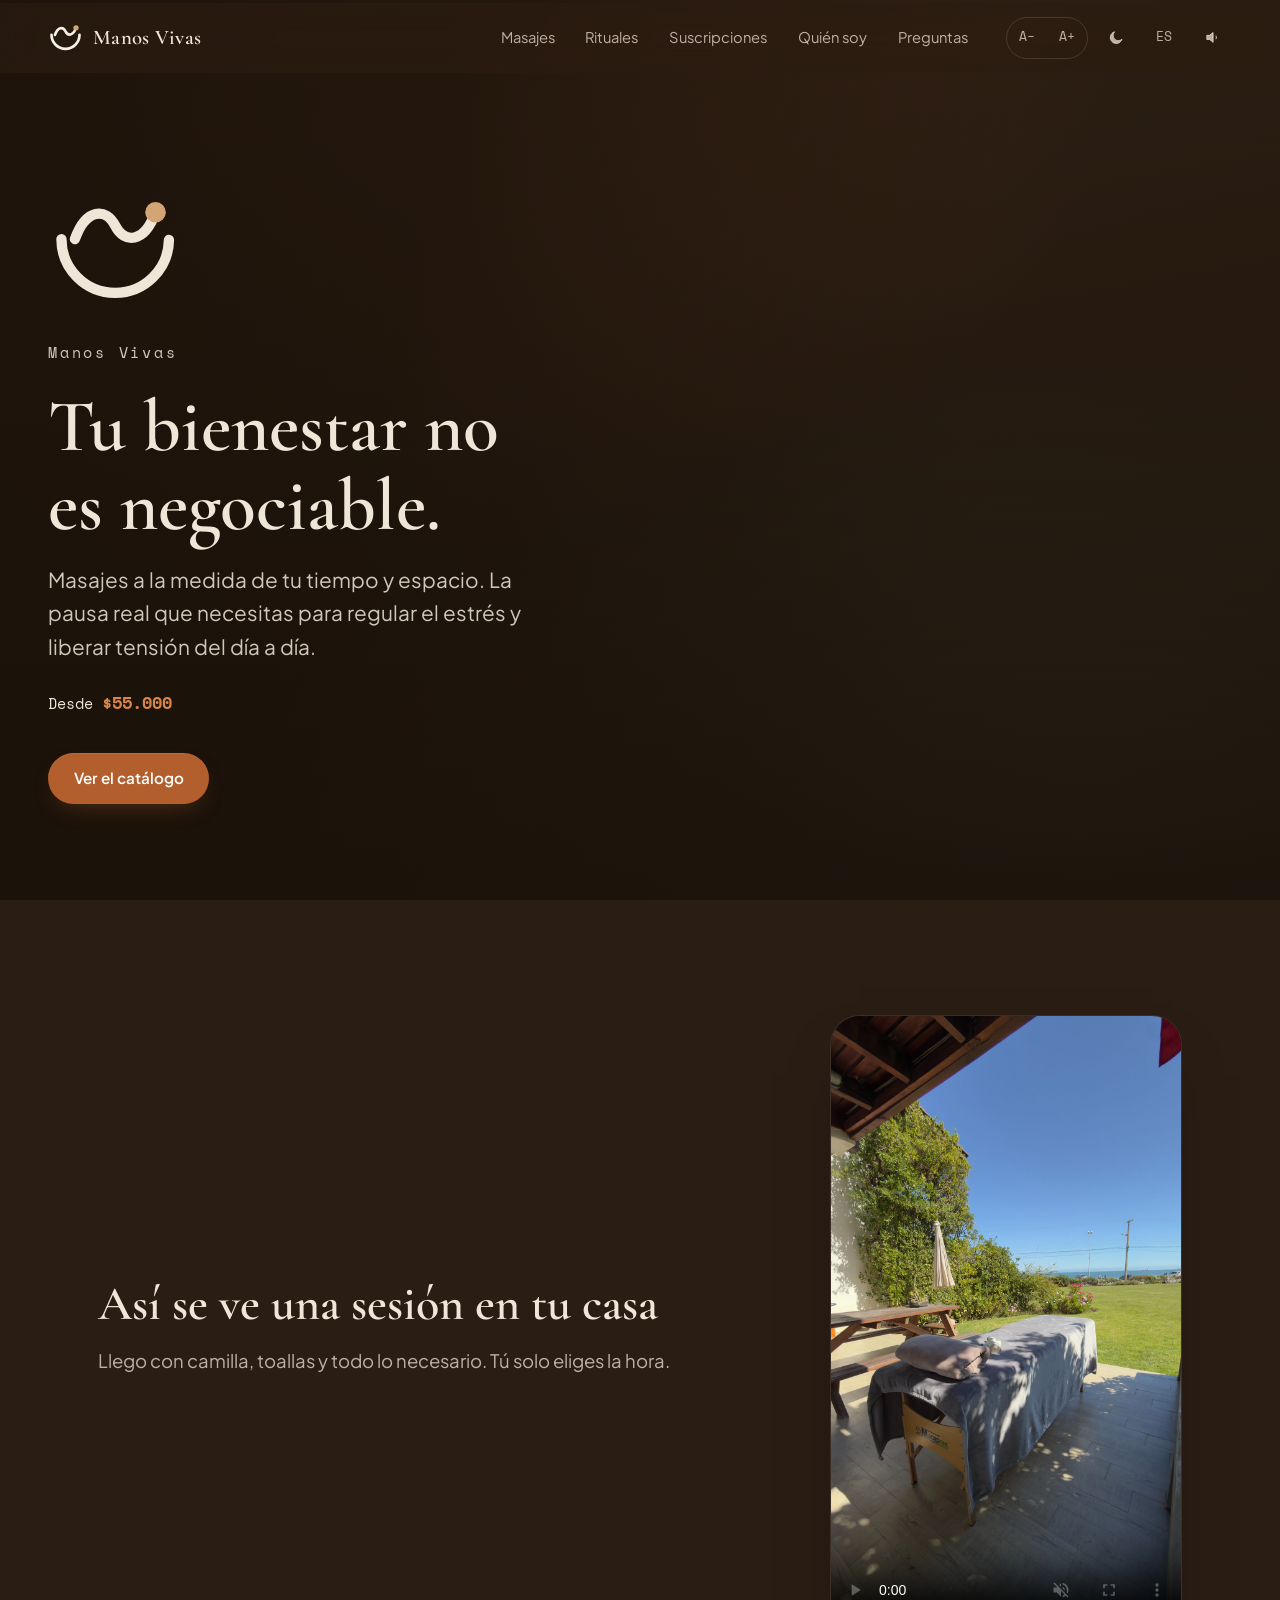
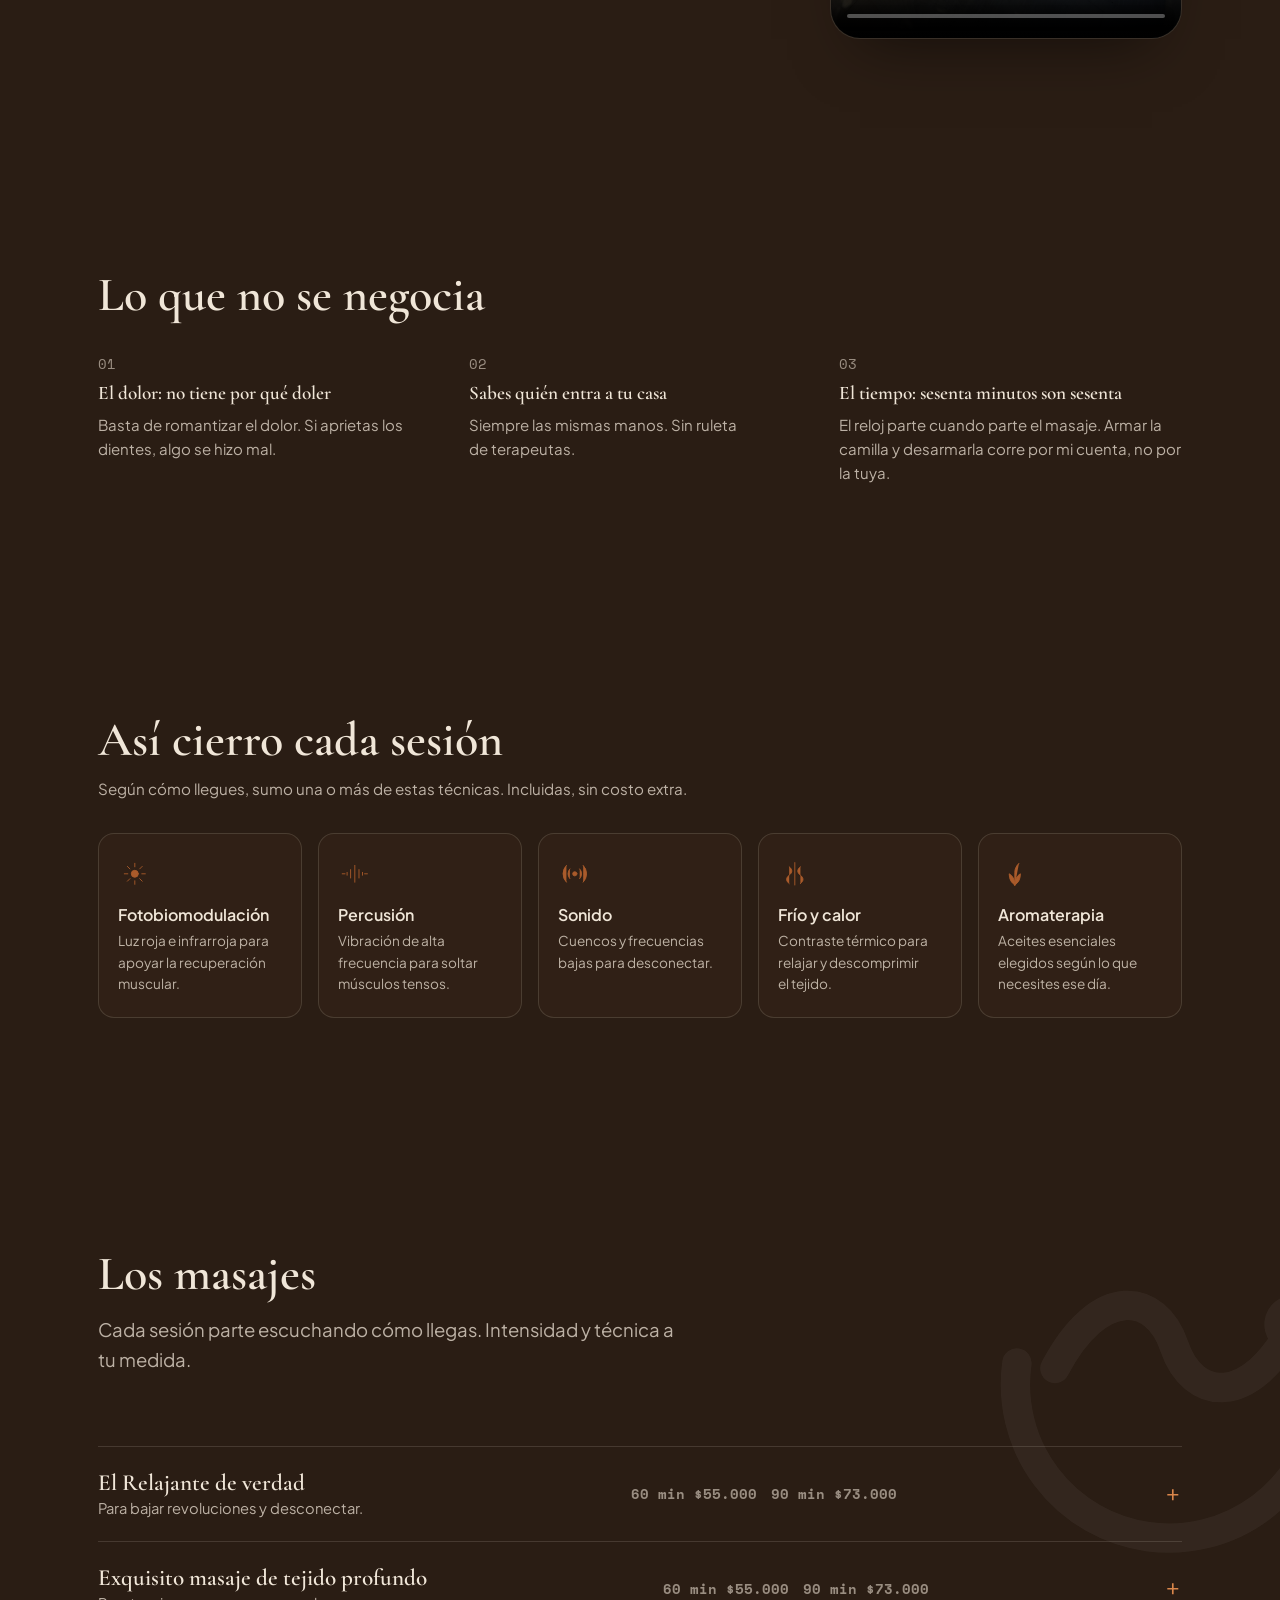
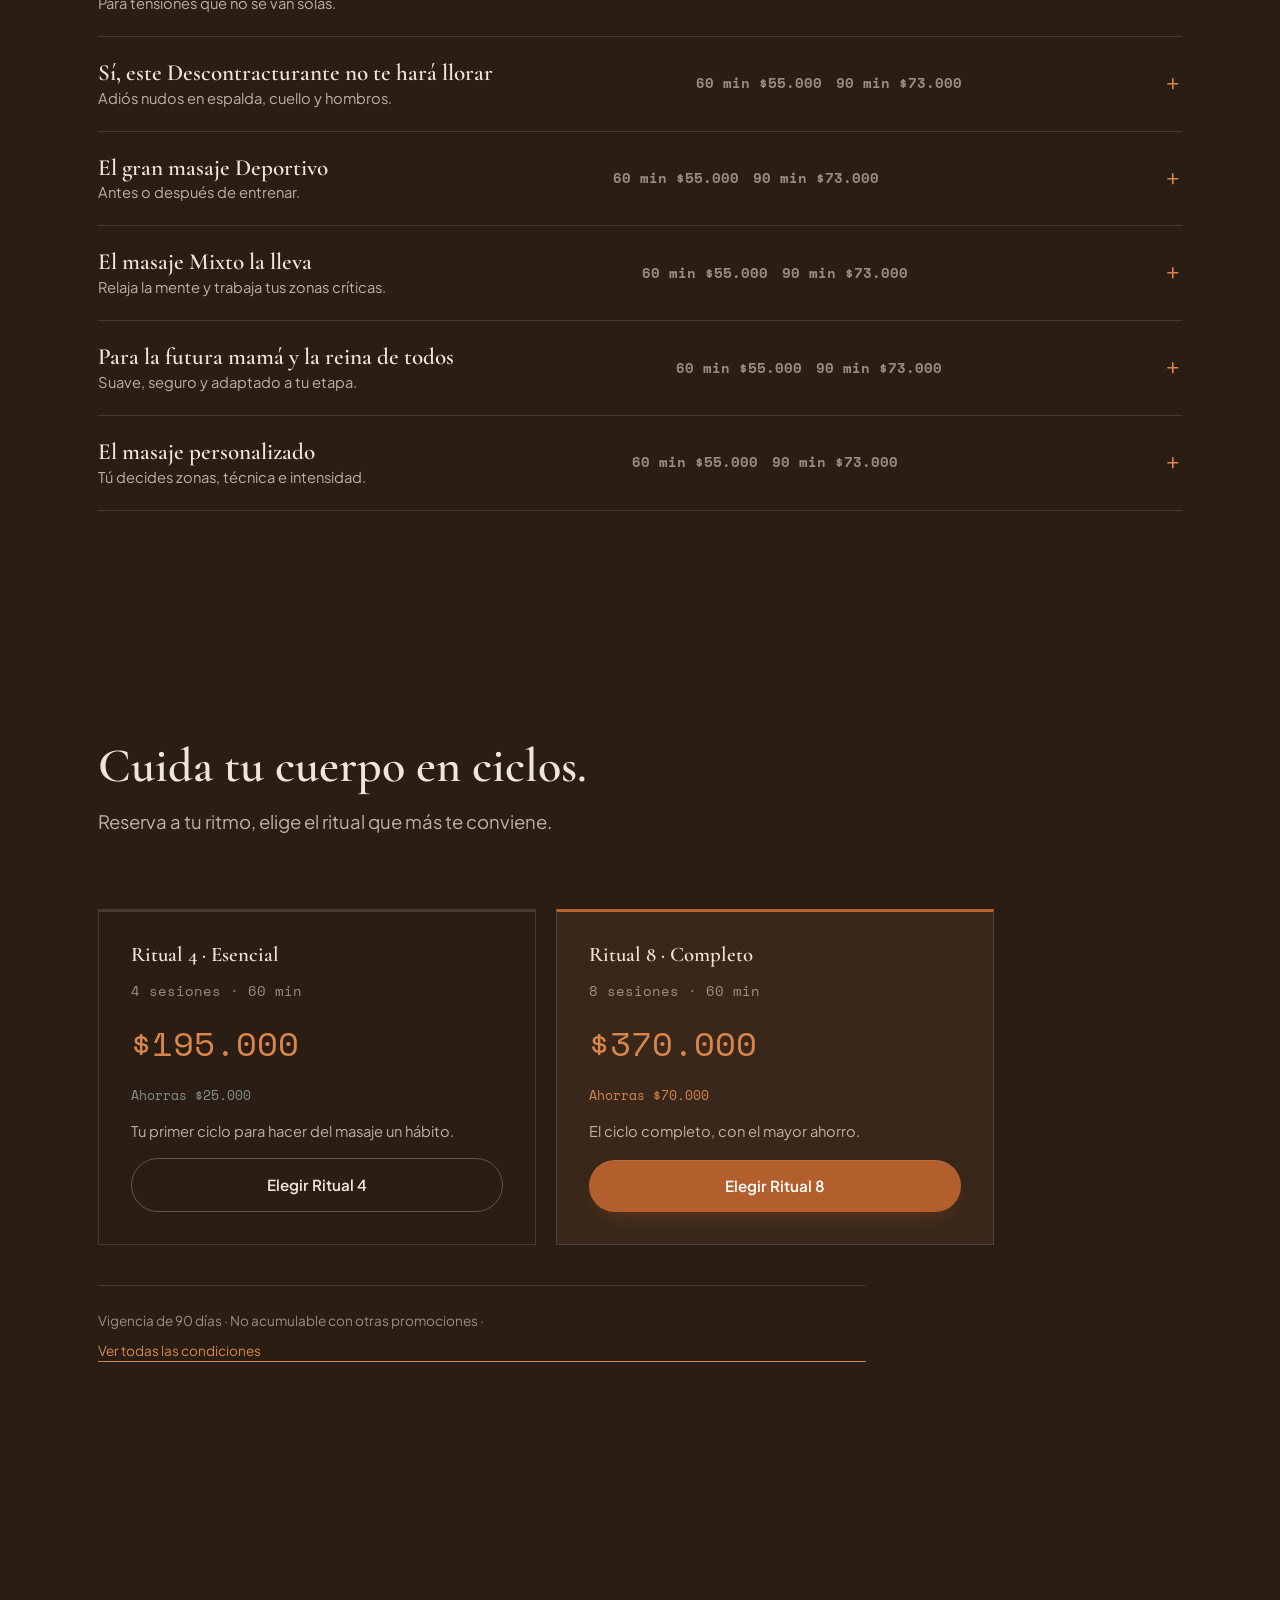
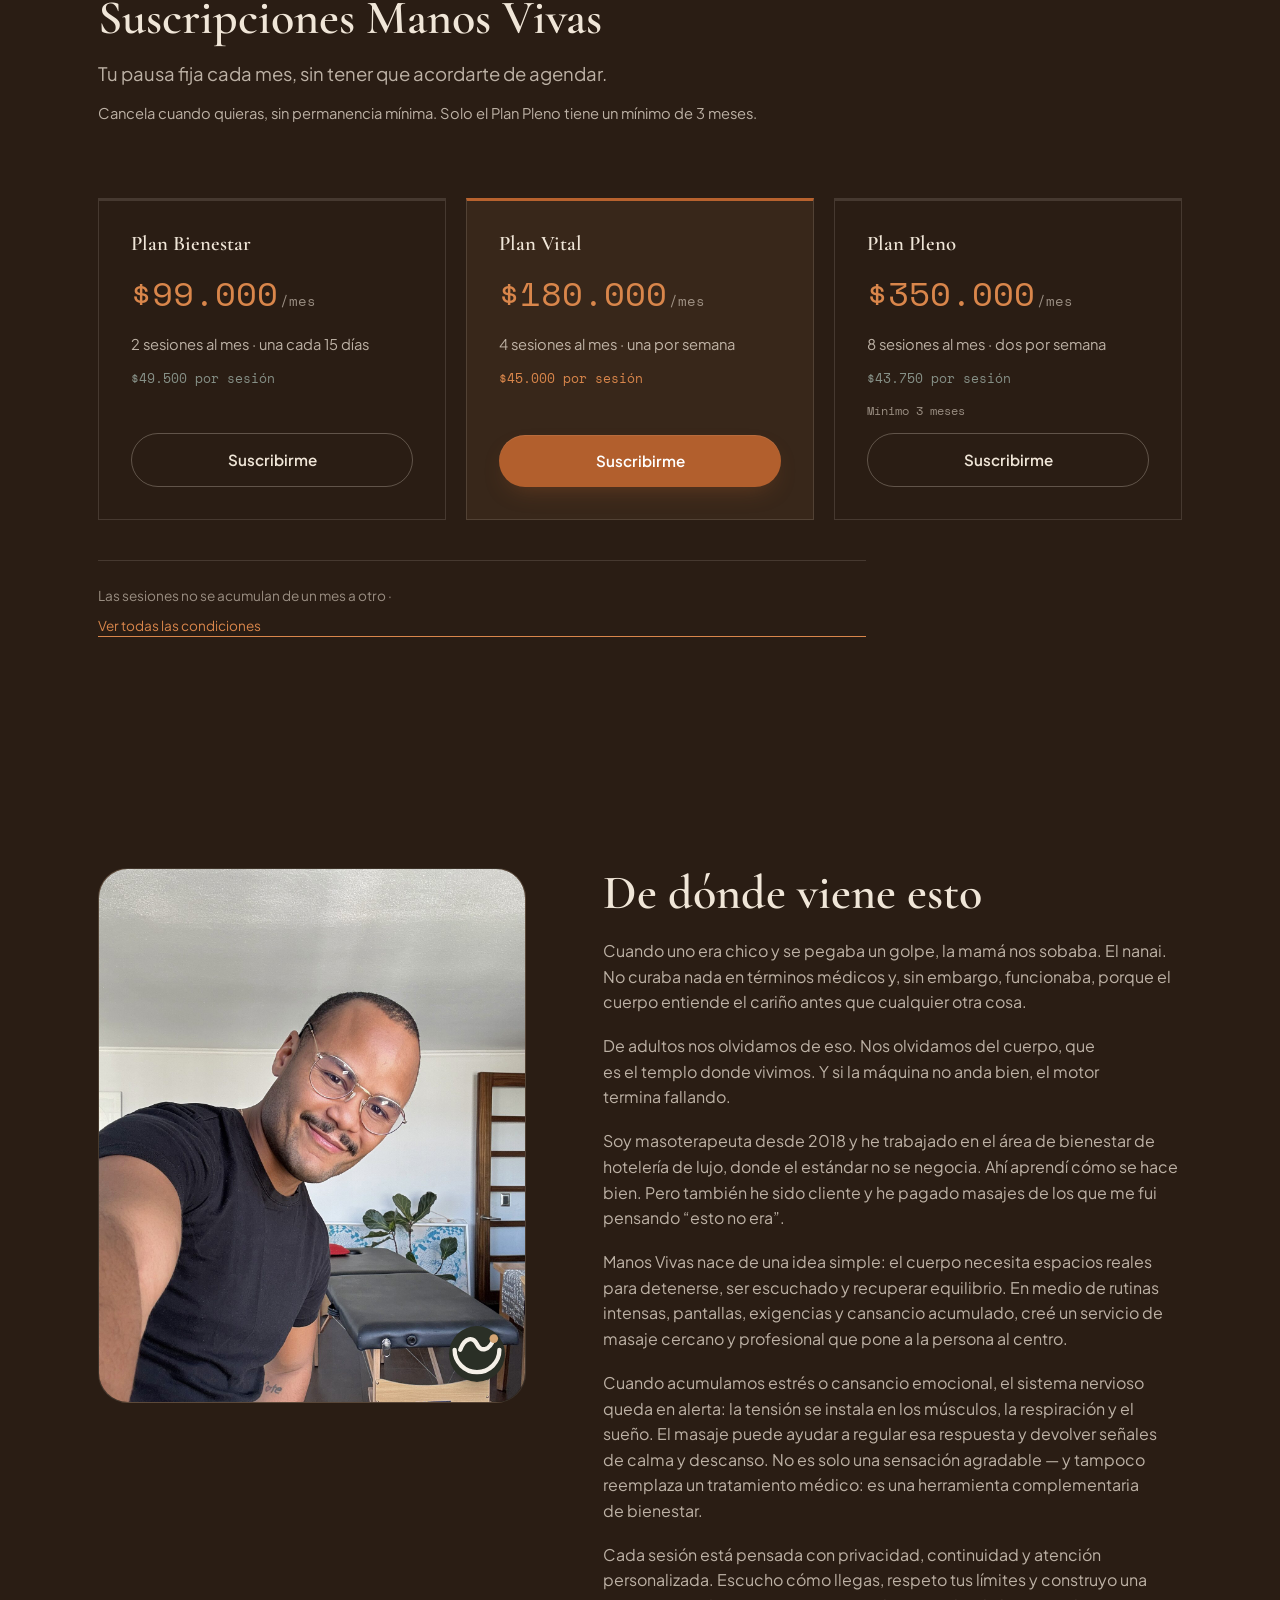
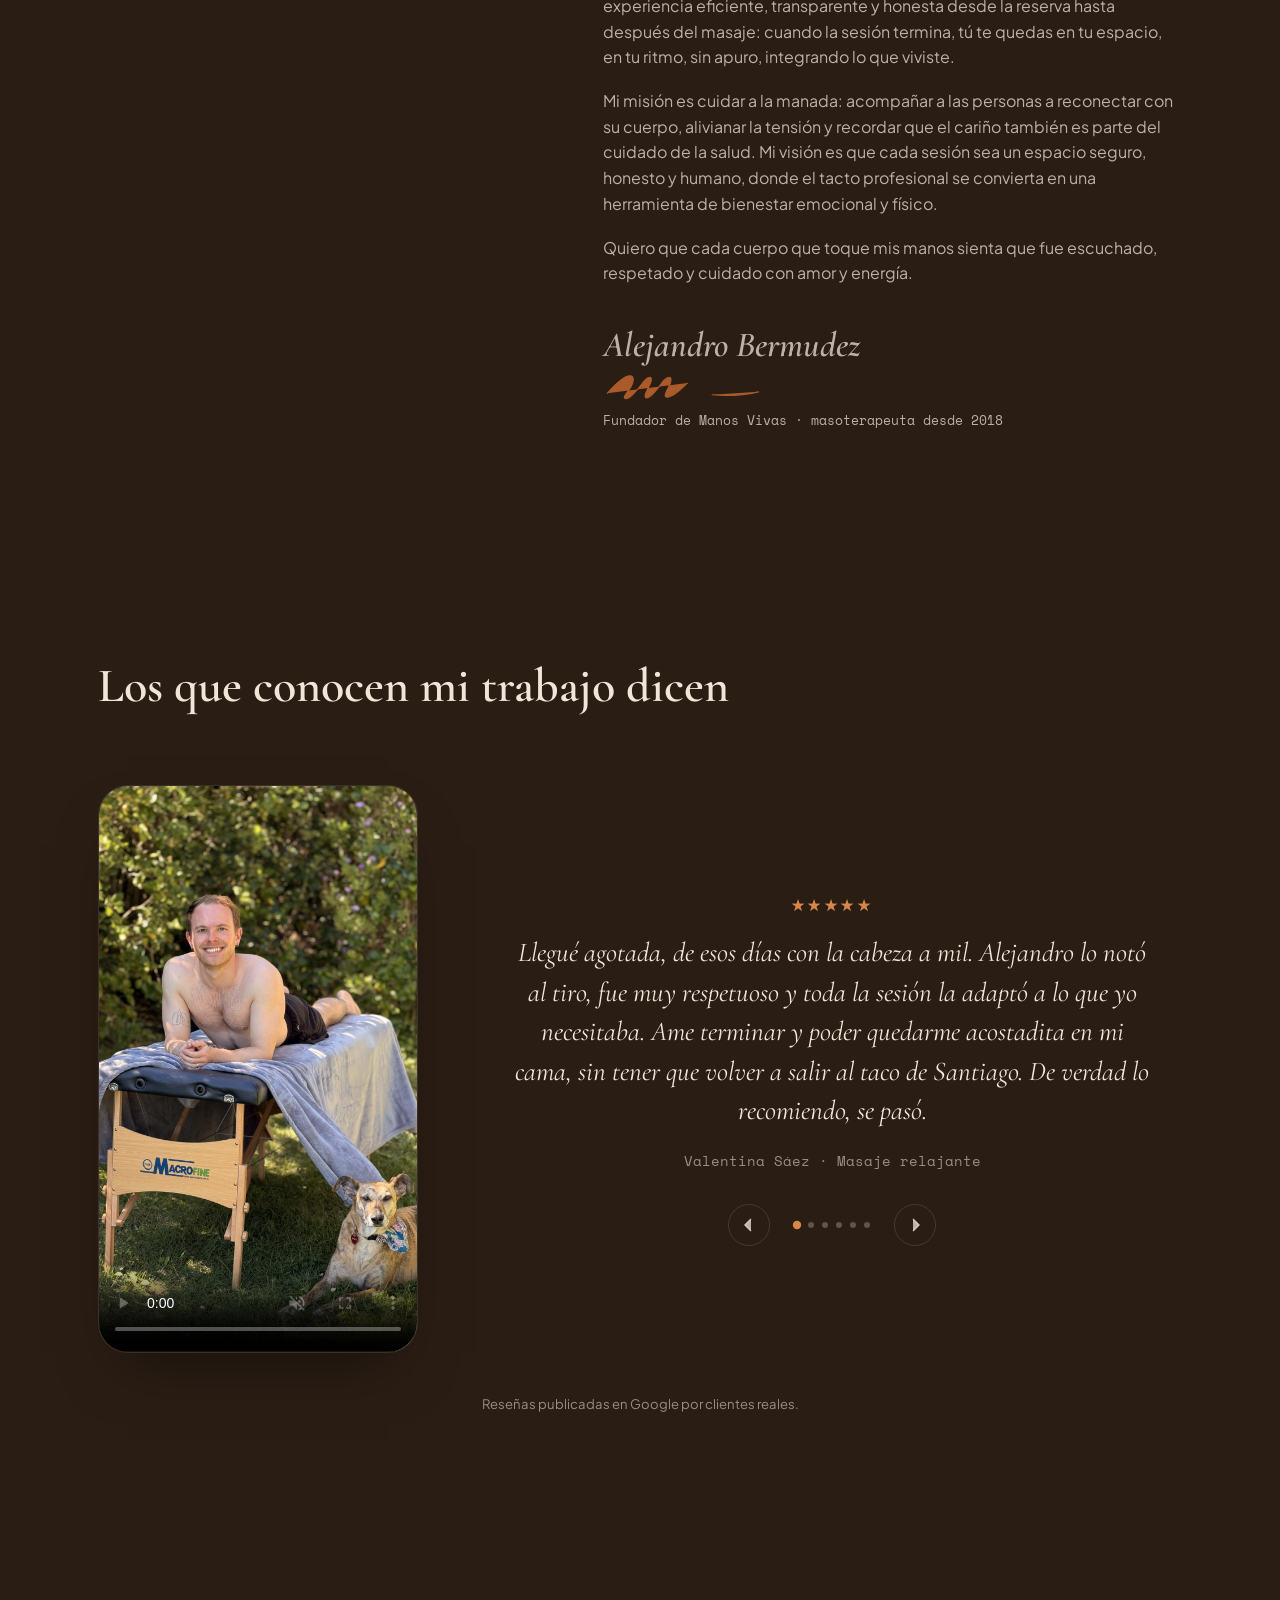
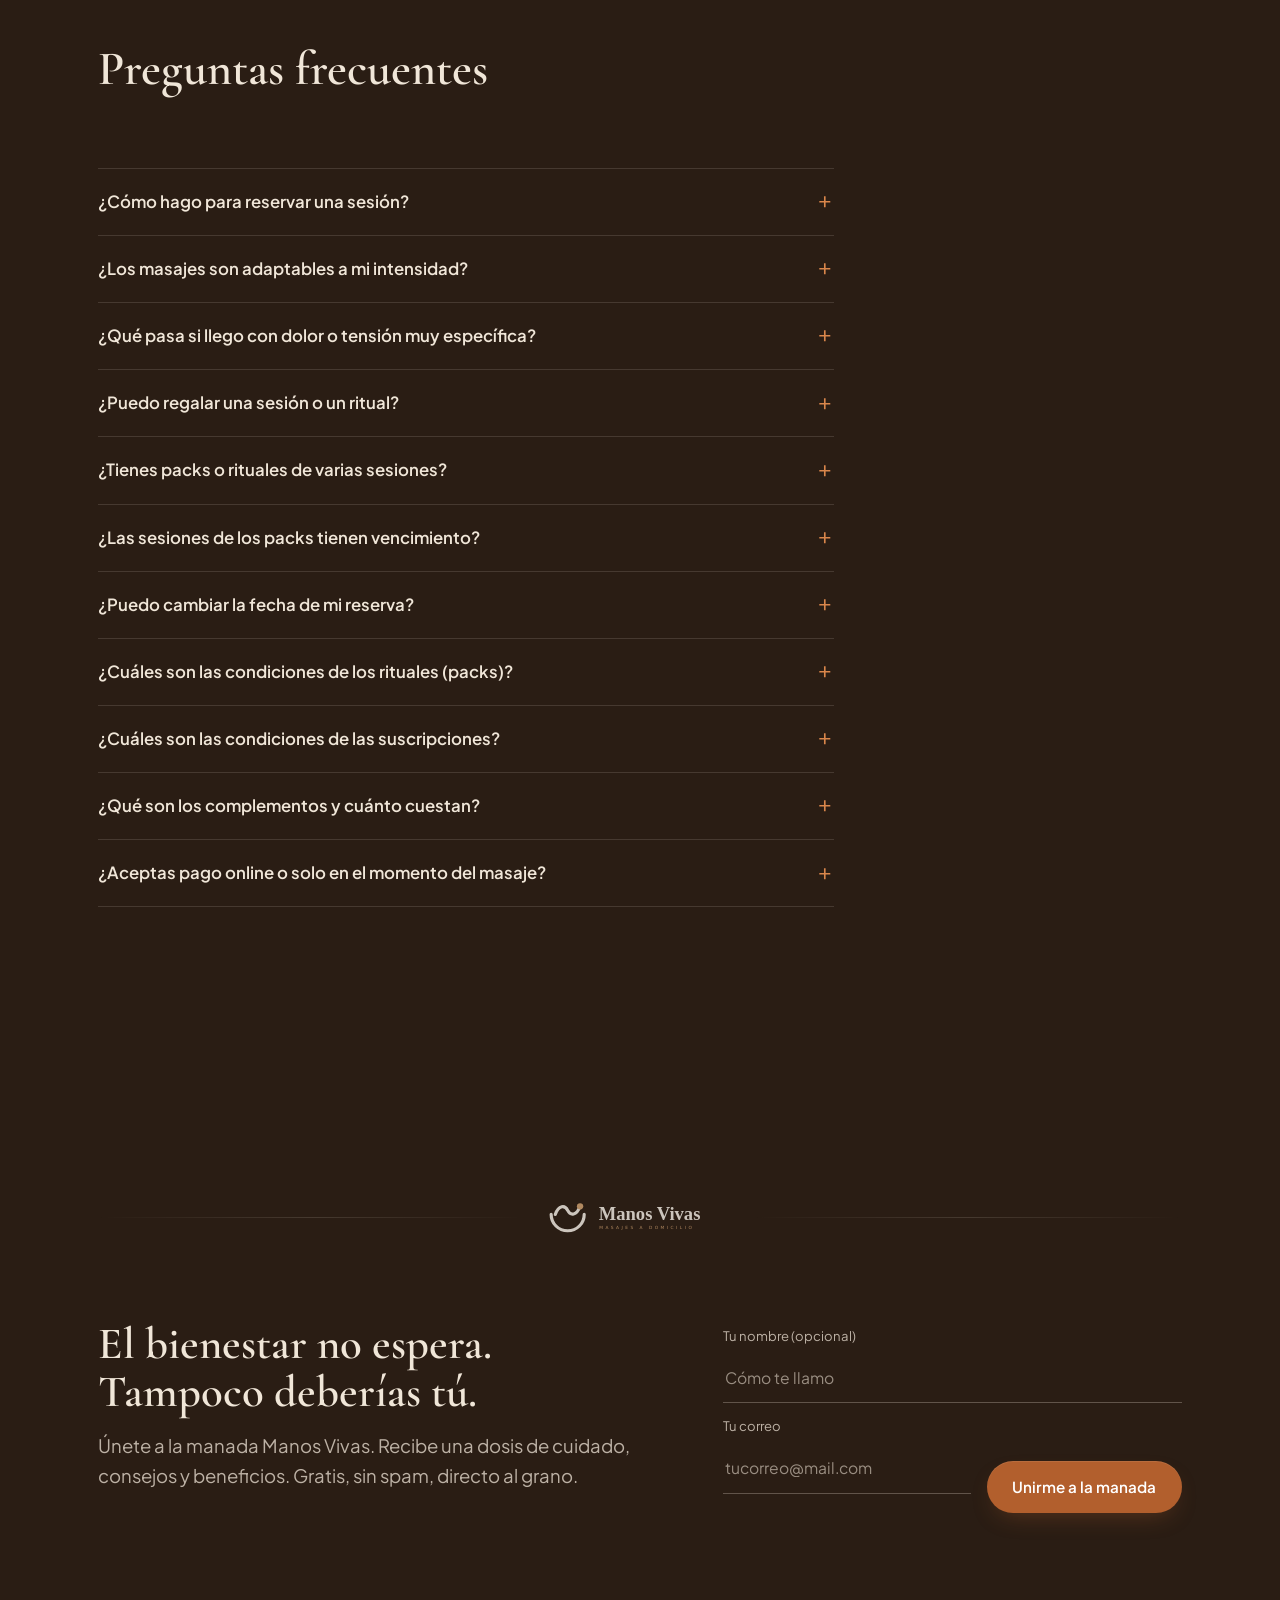
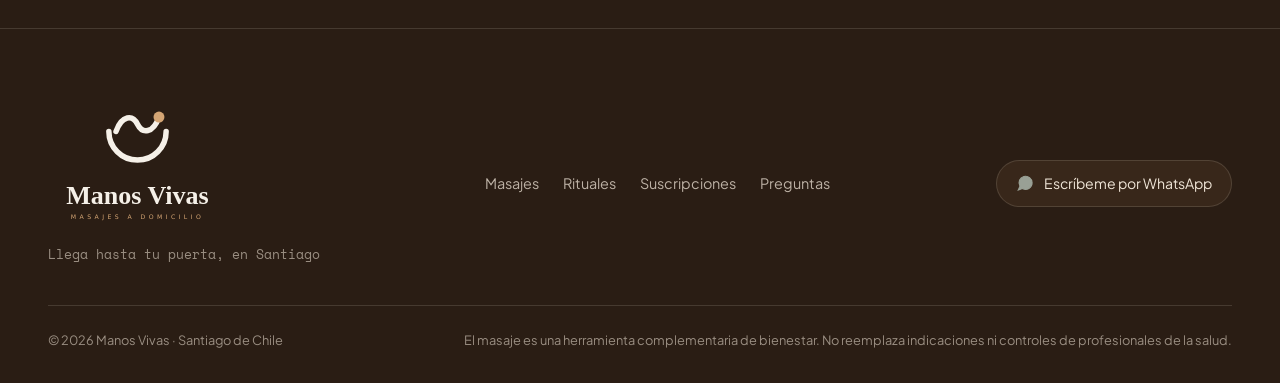
==== commit 01db567b: "Bloque 11: suscripciones Bienestar, Vital y Pleno en tarjetas, carrusel móvil y FAQ Co-Authored-By: " ====
--- a/index.html
+++ b/index.html
@@ -534,7 +534,7 @@
 
         <!-- En móvil es un carrusel horizontal que abre en el Ritual 8
              (data-carrusel-inicio, ver interactions.js). -->
-        <div class="rituales__fila revelar" data-carrusel-rituales>
+        <div class="rituales__fila revelar" data-carrusel>
           <article class="ritual-tarjeta">
             <h3 class="ritual-tarjeta__nombre">Ritual 4 · Esencial</h3>
             <p class="ritual-tarjeta__detalle">4 sesiones · 60 min</p>
@@ -563,60 +563,40 @@
       <div class="contenedor">
         <header class="seccion__cabecera revelar">
           <h2 class="titulo-seccion">Suscripciones Manos Vivas</h2>
-          <p class="texto-lead">Para quienes quieren tener ese cariño seguro dentro de sus actividades diarias. Diseñé estas suscripciones con cariño, para que tu cuerpo tenga su pausa regular y tu mente lo sienta.</p>
+          <p class="texto-lead">Tu pausa fija cada mes, sin tener que acordarte de agendar.</p>
+          <p class="suscripciones__condicion">Cancela cuando quieras, sin permanencia mínima. Solo el Plan Pleno tiene un mínimo de 3 meses.</p>
         </header>
 
-        <div class="suscripciones__fila revelar">
-          <article class="plan-fila">
-            <div>
-              <h3 class="plan-fila__nombre">Plan Esencial · Tu pausa mensual</h3>
-              <p class="plan-fila__por-sesion">$55.000 por sesión</p>
-            </div>
-            <p class="precio precio--grande">$55.000<span class="plan-fila__por-sesion">/mes</span></p>
-            <p class="plan-fila__condicion">Puedes cancelar cuando quieras. Sin permanencia mínima.</p>
-            <div class="plan-fila__accion">
-              <a class="boton boton--secundario" href="#" data-link-suscripcion="plan-esencial" target="_blank" rel="noopener">Suscribirme</a>
-            </div>
-          </article>
-
-          <article class="plan-fila">
-            <div>
-              <h3 class="plan-fila__nombre">Plan Bienestar · Tu ritmo de cuidado</h3>
-              <p class="plan-fila__por-sesion">$52.500 por sesión</p>
-            </div>
-            <p class="precio precio--grande">$105.000<span class="plan-fila__por-sesion">/mes</span></p>
-            <p class="plan-fila__condicion">Puedes cancelar cuando quieras. Sin permanencia mínima.</p>
-            <div class="plan-fila__accion">
-              <a class="boton boton--secundario" href="#" data-link-suscripcion="plan-bienestar" target="_blank" rel="noopener">Suscribirme</a>
-            </div>
-          </article>
-
-          <article class="plan-fila">
-            <div>
-              <h3 class="plan-fila__nombre">Plan Vital · Tu ciclo completo</h3>
-              <p class="plan-fila__por-sesion">$51.250 por sesión</p>
-            </div>
-            <p class="precio precio--grande">$205.000<span class="plan-fila__por-sesion">/mes</span></p>
-            <p class="plan-fila__condicion">Puedes cancelar cuando quieras. Sin permanencia mínima.</p>
-            <div class="plan-fila__accion">
-              <a class="boton boton--secundario" href="#" data-link-suscripcion="plan-vital" target="_blank" rel="noopener">Suscribirme</a>
-            </div>
-          </article>
-
-          <article class="plan-fila plan-fila--destacada">
-            <div>
-              <h3 class="plan-fila__nombre">Plan Manada · Para los que ya saben que esto es continuo</h3>
-              <p class="plan-fila__por-sesion">$43.750 por sesión</p>
-            </div>
-            <p class="precio precio--grande">$350.000<span class="plan-fila__por-sesion">/mes</span></p>
-            <p class="plan-fila__condicion">Permanencia mínima de 3 meses.</p>
-            <div class="plan-fila__accion">
-              <a class="boton boton--primario" href="#" data-link-suscripcion="plan-manada" target="_blank" rel="noopener">Suscribirme</a>
-            </div>
-          </article>
-        </div>
-
-        <p class="nota-legal revelar">Cancelas cuando quieras, salvo Manada que tiene permanencia de 3 meses · Las sesiones no se acumulan de un mes a otro · <a href="#faq">Ver todas las condiciones</a></p>
+        <!-- En móvil es un carrusel horizontal que abre en el Plan Vital
+             (data-carrusel-inicio, ver interactions.js). -->
+        <div class="suscripciones__fila revelar" data-carrusel>
+          <article class="plan-tarjeta">
+            <h3 class="plan-tarjeta__nombre">Plan Bienestar</h3>
+            <p class="precio precio--grande">$99.000<span class="plan-tarjeta__mes">/mes</span></p>
+            <p class="plan-tarjeta__detalle">2 sesiones al mes · una cada 15 días</p>
+            <p class="plan-tarjeta__por-sesion">$49.500 por sesión</p>
+            <a class="boton boton--secundario boton--bloque" href="#" data-link-suscripcion="plan-bienestar" target="_blank" rel="noopener">Suscribirme</a>
+          </article>
+
+          <article class="plan-tarjeta plan-tarjeta--destacada" data-carrusel-inicio>
+            <h3 class="plan-tarjeta__nombre">Plan Vital</h3>
+            <p class="precio precio--grande">$180.000<span class="plan-tarjeta__mes">/mes</span></p>
+            <p class="plan-tarjeta__detalle">4 sesiones al mes · una por semana</p>
+            <p class="plan-tarjeta__por-sesion">$45.000 por sesión</p>
+            <a class="boton boton--primario boton--bloque" href="#" data-link-suscripcion="plan-vital" target="_blank" rel="noopener">Suscribirme</a>
+          </article>
+
+          <article class="plan-tarjeta">
+            <h3 class="plan-tarjeta__nombre">Plan Pleno</h3>
+            <p class="precio precio--grande">$350.000<span class="plan-tarjeta__mes">/mes</span></p>
+            <p class="plan-tarjeta__detalle">8 sesiones al mes · dos por semana</p>
+            <p class="plan-tarjeta__por-sesion">$43.750 por sesión</p>
+            <p class="plan-tarjeta__minimo">Mínimo 3 meses</p>
+            <a class="boton boton--secundario boton--bloque" href="#" data-link-suscripcion="plan-pleno" target="_blank" rel="noopener">Suscribirme</a>
+          </article>
+        </div>
+
+        <p class="nota-legal revelar">Las sesiones no se acumulan de un mes a otro · <a href="#faq">Ver todas las condiciones</a></p>
       </div>
     </section>
 
@@ -830,8 +810,8 @@
                 <div class="faq__respuesta">
                   <p>Las sesiones son válidas dentro del mes calendario y no se acumulan para el mes siguiente.</p>
                   <p>Las suscripciones son personales e intransferibles.</p>
-                  <p>Los planes Esencial, Bienestar y Vital se cancelan cuando quieras, según las condiciones informadas al contratar.</p>
-                  <p>El Plan Manada tiene permanencia mínima de tres meses.</p>
+                  <p>Los planes Bienestar y Vital se cancelan cuando quieras, sin permanencia mínima.</p>
+                  <p>El Plan Pleno tiene un mínimo de 3 meses.</p>
                   <p>La versión de 90 minutos y los complementos se cobran por separado al reservar cada sesión.</p>
                 </div>
               </div>
@@ -924,7 +904,7 @@
           <!-- Lockup vertical: la firma de marca al cierre del sitio -->
           <img class="footer__lockup logo--claro" src="assets/logo/manos-vivas-lockup-vertical-negativo.svg" alt="Manos Vivas · masajes a domicilio">
           <img class="footer__lockup logo--oscuro" src="assets/logo/manos-vivas-lockup-vertical.svg" alt="Manos Vivas · masajes a domicilio">
-          <p class="plan-fila__por-sesion">Llega hasta tu puerta, en Santiago</p>
+          <p class="footer__lema">Llega hasta tu puerta, en Santiago</p>
         </div>
 
         <nav class="footer__links" aria-label="Navegación del pie">
--- a/css/layout.css
+++ b/css/layout.css
@@ -329,10 +329,19 @@
   max-width: 56rem;
 }
 
-/* En móvil, carrusel horizontal deslizable. La tarjeta no ocupa todo el
-   ancho para que asome la otra y se note que se puede deslizar. */
-@media (max-width: 900px) {
-  .rituales__fila {
+.suscripciones__fila {
+  display: grid;
+  grid-template-columns: repeat(3, minmax(0, 1fr));
+  gap: 1.25rem;
+  align-items: stretch;
+}
+
+/* En móvil, packs y planes son carruseles horizontales deslizables. La
+   tarjeta no ocupa todo el ancho para que asome la vecina y se note que se
+   puede deslizar. */
+@media (max-width: 900px) {
+  .rituales__fila,
+  .suscripciones__fila {
     grid-template-columns: none;
     grid-auto-flow: column;
     grid-auto-columns: min(82%, 22rem);
@@ -347,19 +356,15 @@
     scrollbar-width: none;
   }
 
-  .rituales__fila::-webkit-scrollbar {
+  .rituales__fila::-webkit-scrollbar,
+  .suscripciones__fila::-webkit-scrollbar {
     display: none;
   }
 
-  .rituales__fila > .ritual-tarjeta {
+  .rituales__fila > .ritual-tarjeta,
+  .suscripciones__fila > .plan-tarjeta {
     scroll-snap-align: center;
   }
-}
-
-.suscripciones__fila {
-  display: flex;
-  flex-direction: column;
-  border-top: 1px solid var(--border);
 }
 
 /* ---------- Historia: cierre con los no negociables ---------- */
@@ -666,10 +671,6 @@
   .separador-logo {
     margin-block: 1rem;
   }
-  .suscripciones__fila + .nota-legal {
-    border-top: 0;
-    padding-top: 0;
-  }
 
   /* Títulos de sección a la izquierda aunque el bloque vaya centrado */
   .experiencia__texto {
--- a/css/components.css
+++ b/css/components.css
@@ -686,47 +686,62 @@
 }
 
 /* ---------- Suscripciones ---------- */
-.plan-fila {
-  display: grid;
-  grid-template-columns: 1.5fr 0.9fr 1.3fr auto;
-  align-items: center;
-  gap: 1.25rem;
-  padding-block: 1.5rem;
-  border-bottom: 1px solid var(--border);
-}
-
-.plan-fila--destacada {
-  background: linear-gradient(90deg, color-mix(in srgb, var(--accent) 9%, transparent), transparent 70%);
-}
-
-.plan-fila__nombre {
-  font-size: 1.15rem;
-}
-
-.plan-fila__por-sesion {
+.suscripciones__condicion {
+  margin-top: 0.85rem;
+  font-size: 0.92rem;
+  color: var(--text-muted);
+}
+
+/* Mismo lenguaje que las tarjetas de rituales: nombre, precio grande y
+   luego el detalle, siempre apilados (también en móvil). */
+.plan-tarjeta {
+  padding: clamp(1.5rem, 2.6vw, 2rem);
+  border: 1px solid var(--border);
+  border-top: 3px solid var(--border);
+  display: flex;
+  flex-direction: column;
+  gap: 0.75rem;
+}
+
+.plan-tarjeta--destacada {
+  border-top-color: var(--accent);
+  background: var(--surface);
+}
+
+.plan-tarjeta__nombre {
+  font-size: 1.3rem;
+}
+
+.plan-tarjeta__mes {
+  font-size: 0.85rem;
+  color: var(--text-faint);
+  margin-left: 0.15rem;
+}
+
+.plan-tarjeta__detalle {
+  color: var(--text-muted);
+  font-size: 0.92rem;
+}
+
+.plan-tarjeta__por-sesion {
   font-family: var(--font-mono);
   font-size: 0.82rem;
+  color: color-mix(in srgb, var(--teal) 55%, var(--text));
+}
+
+.plan-tarjeta--destacada .plan-tarjeta__por-sesion {
+  color: var(--accent-strong);
+}
+
+.plan-tarjeta__minimo {
+  font-family: var(--font-mono);
+  font-size: 0.78rem;
   color: var(--text-faint);
-  margin-top: 0.2rem;
-}
-
-.plan-fila__condicion {
-  font-size: 0.85rem;
-  color: var(--text-muted);
-}
-
-@media (max-width: 900px) {
-  .plan-fila {
-    grid-template-columns: 1fr auto;
-    row-gap: 0.7rem;
-  }
-  .plan-fila__accion {
-    grid-column: span 2;
-  }
-  .plan-fila__accion .boton {
-    width: 100%;
-    justify-content: center;
-  }
+}
+
+/* El botón queda siempre al pie, aunque una tarjeta tenga una línea más. */
+.plan-tarjeta .boton {
+  margin-top: auto;
 }
 
 /* ---------- Beneficios (banda en #ventajas) ---------- */
@@ -979,6 +994,13 @@
 }
 
 /* ---------- Footer ---------- */
+.footer__lema {
+  font-family: var(--font-mono);
+  font-size: 0.82rem;
+  color: var(--text-faint);
+  margin-top: 0.2rem;
+}
+
 .footer__logo {
   font-family: var(--font-display);
   font-size: 1.3rem;
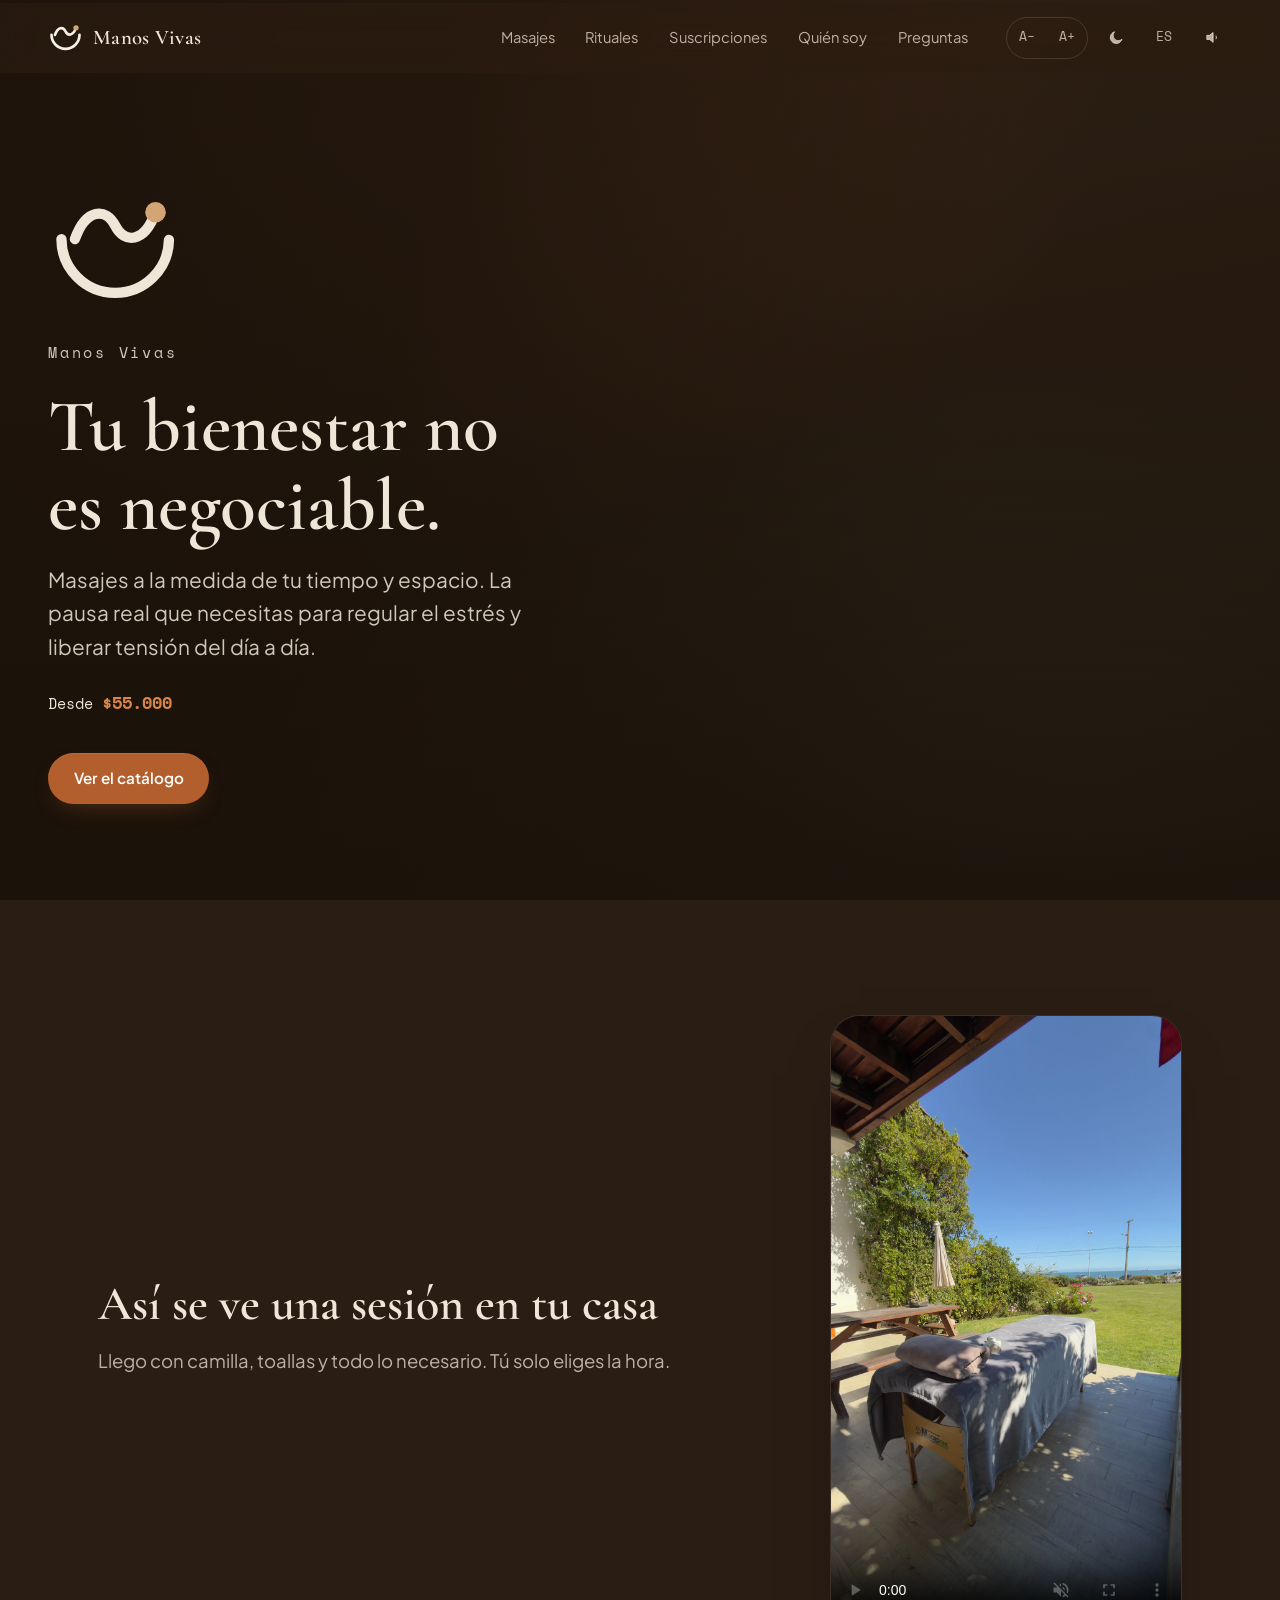
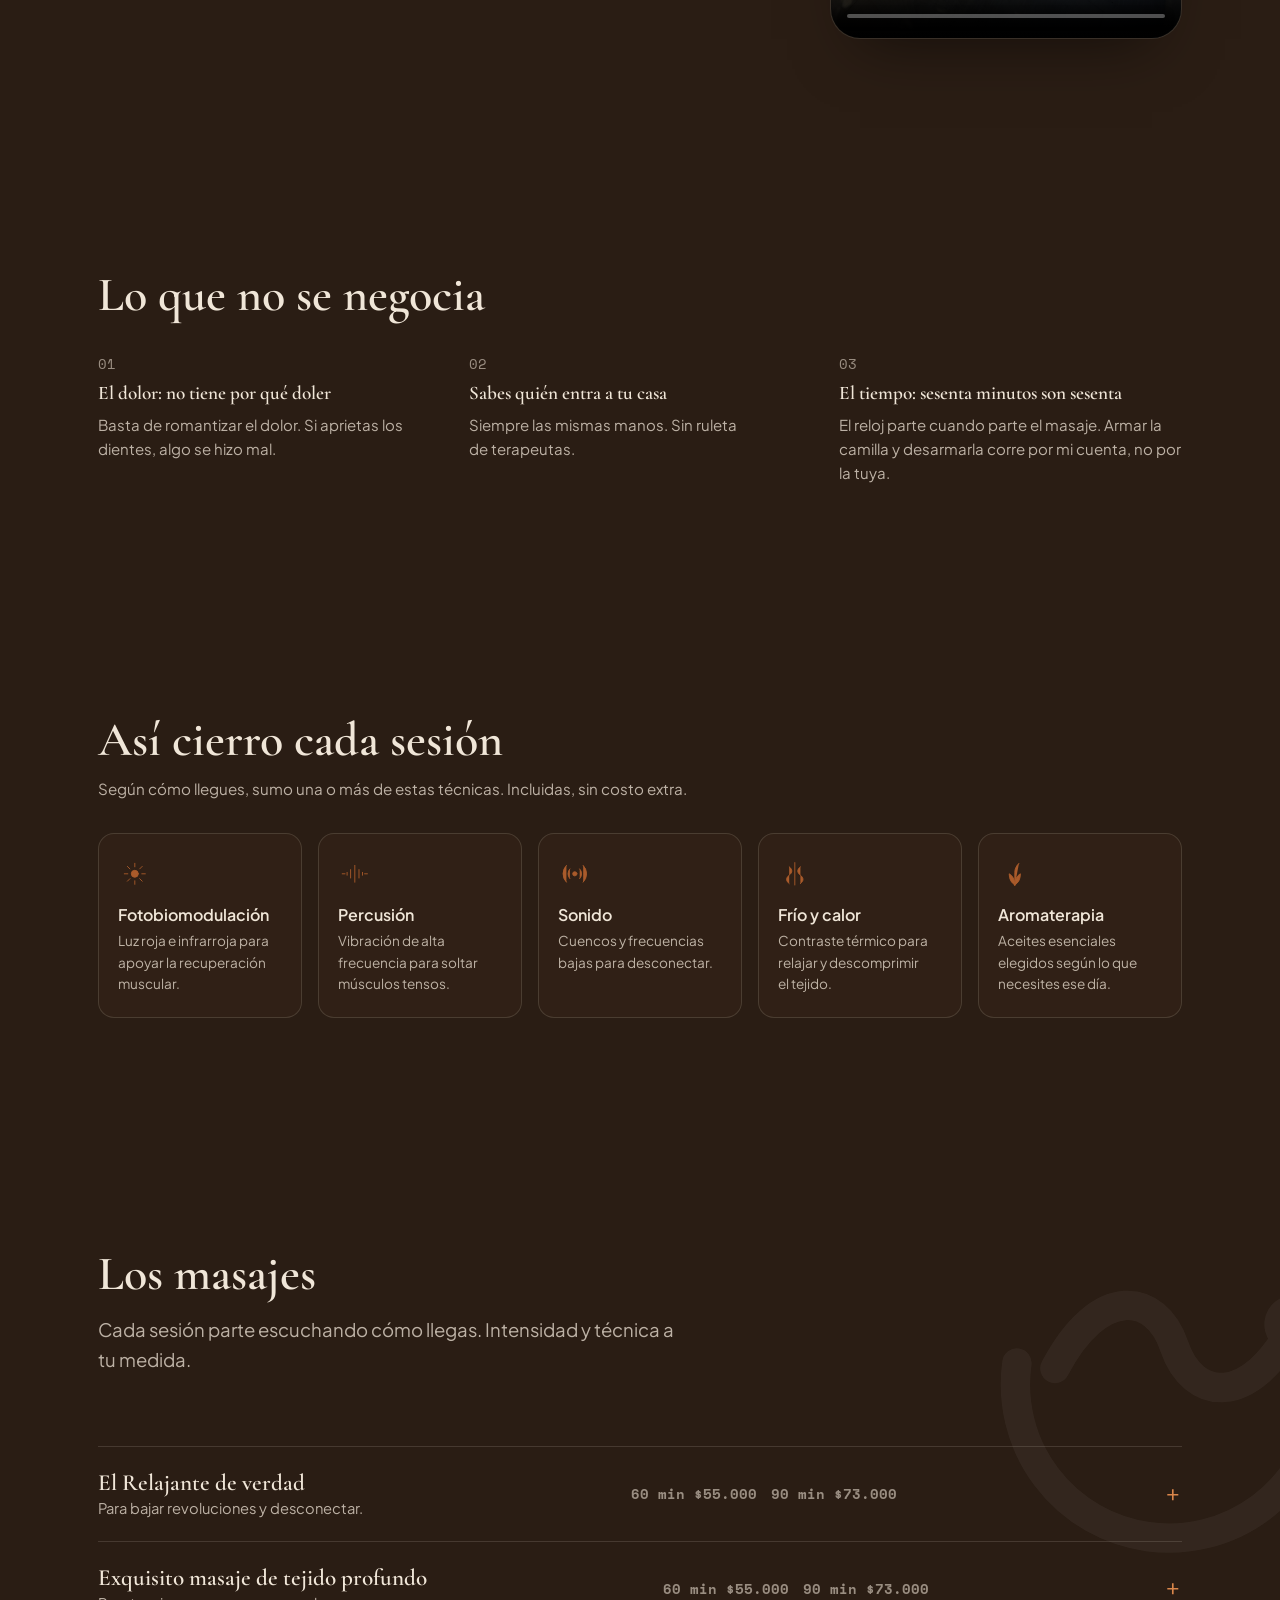
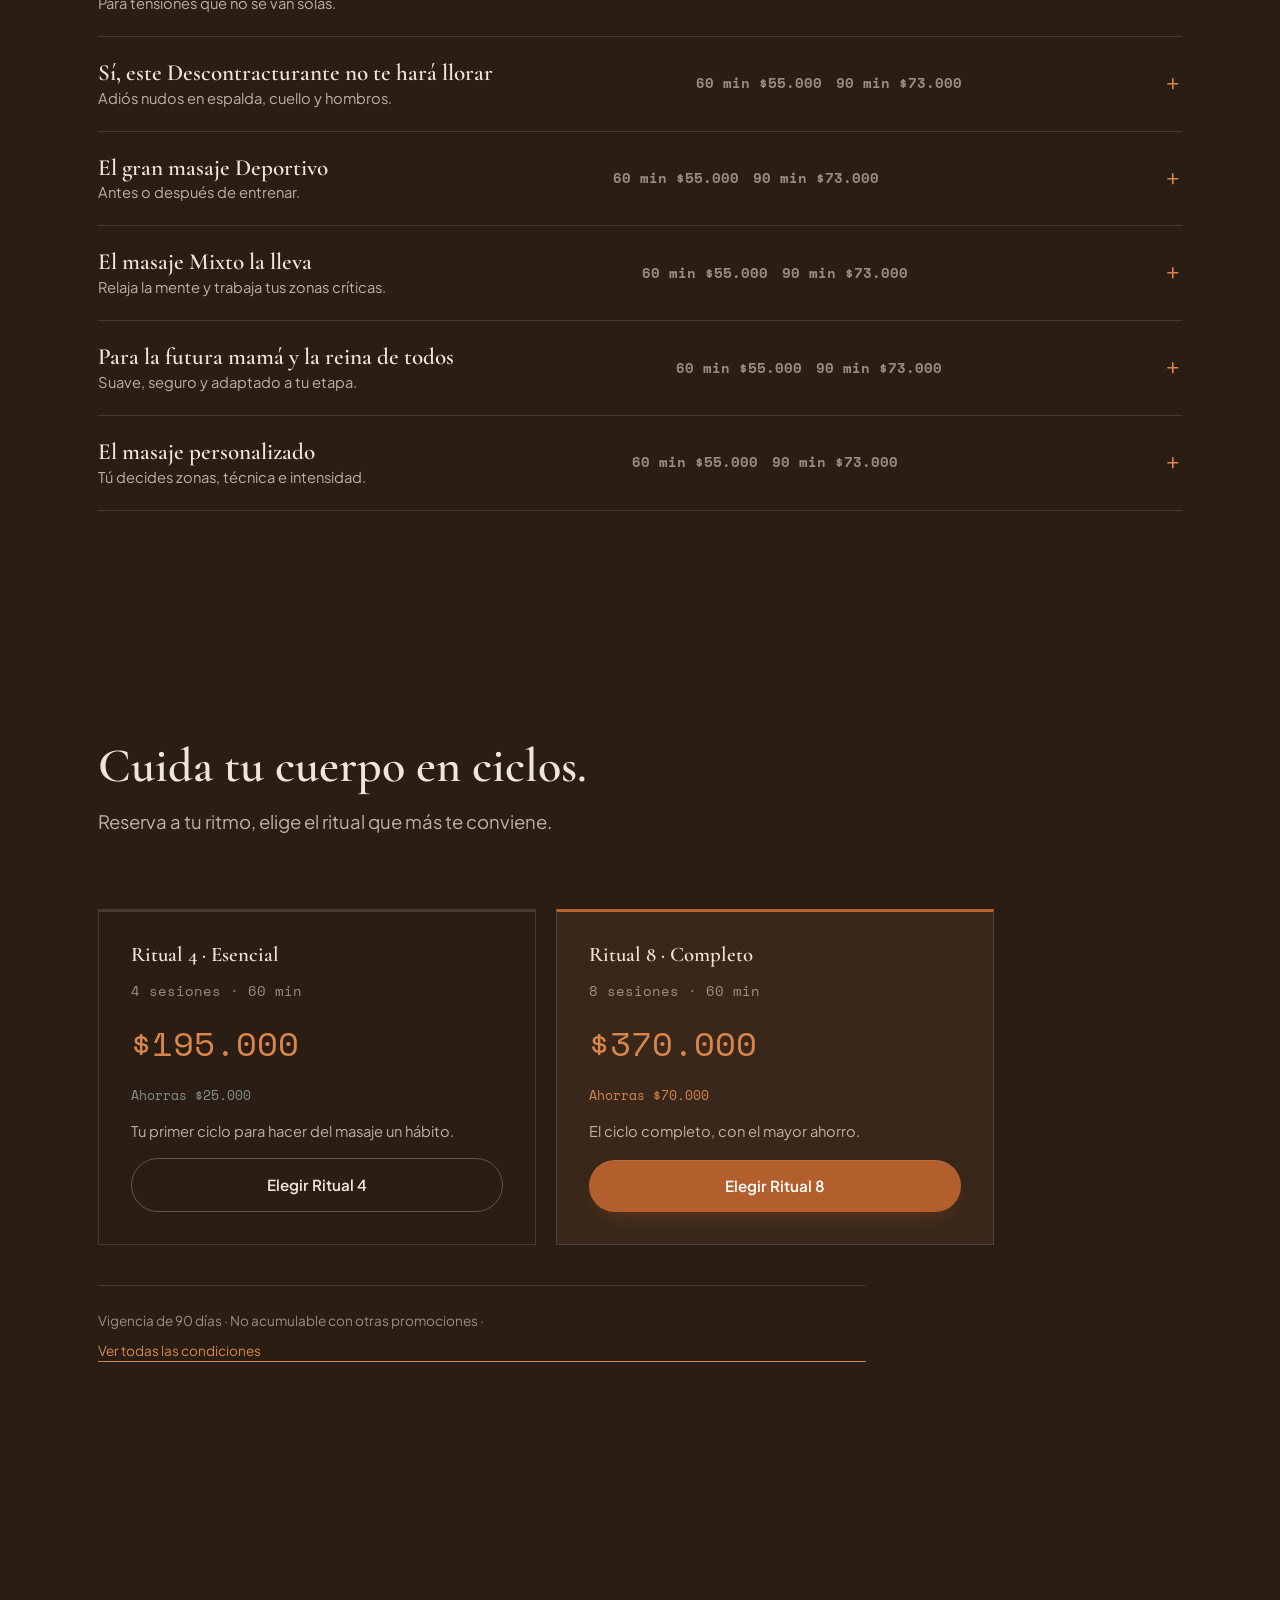
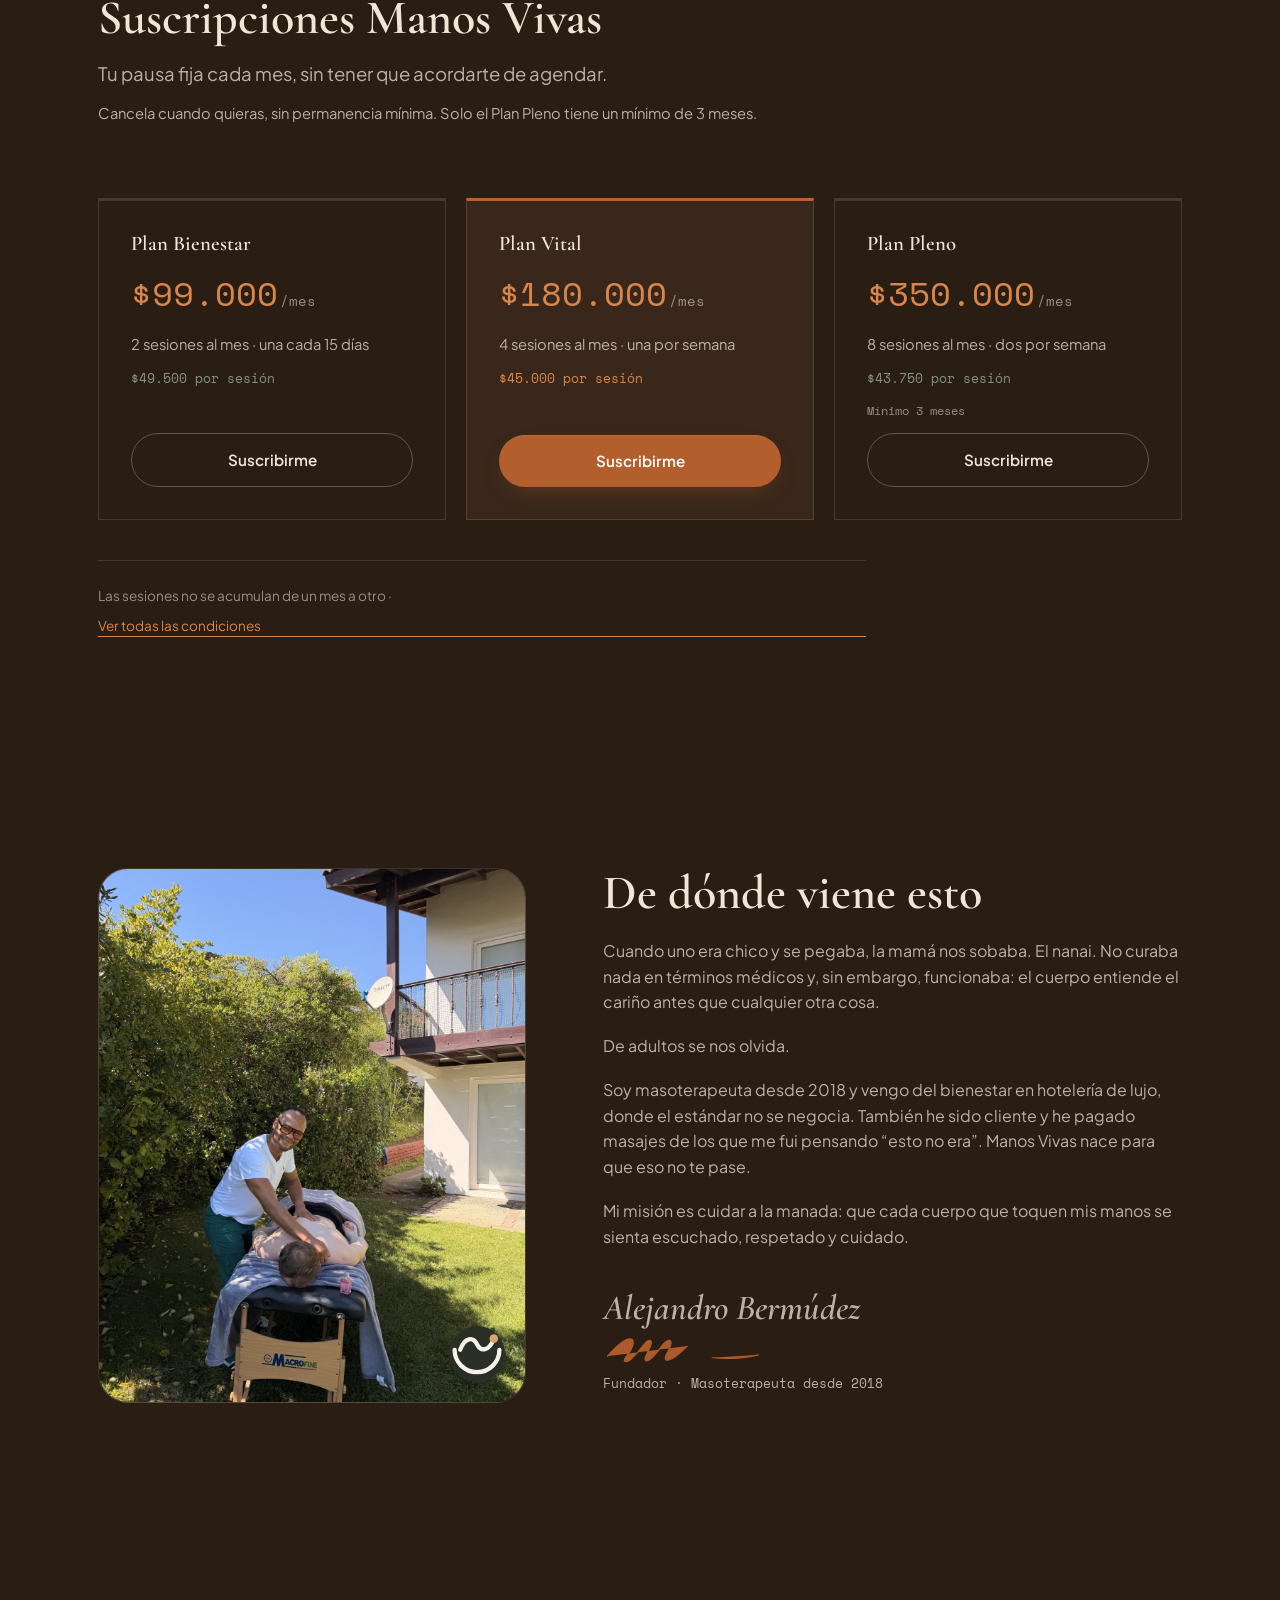
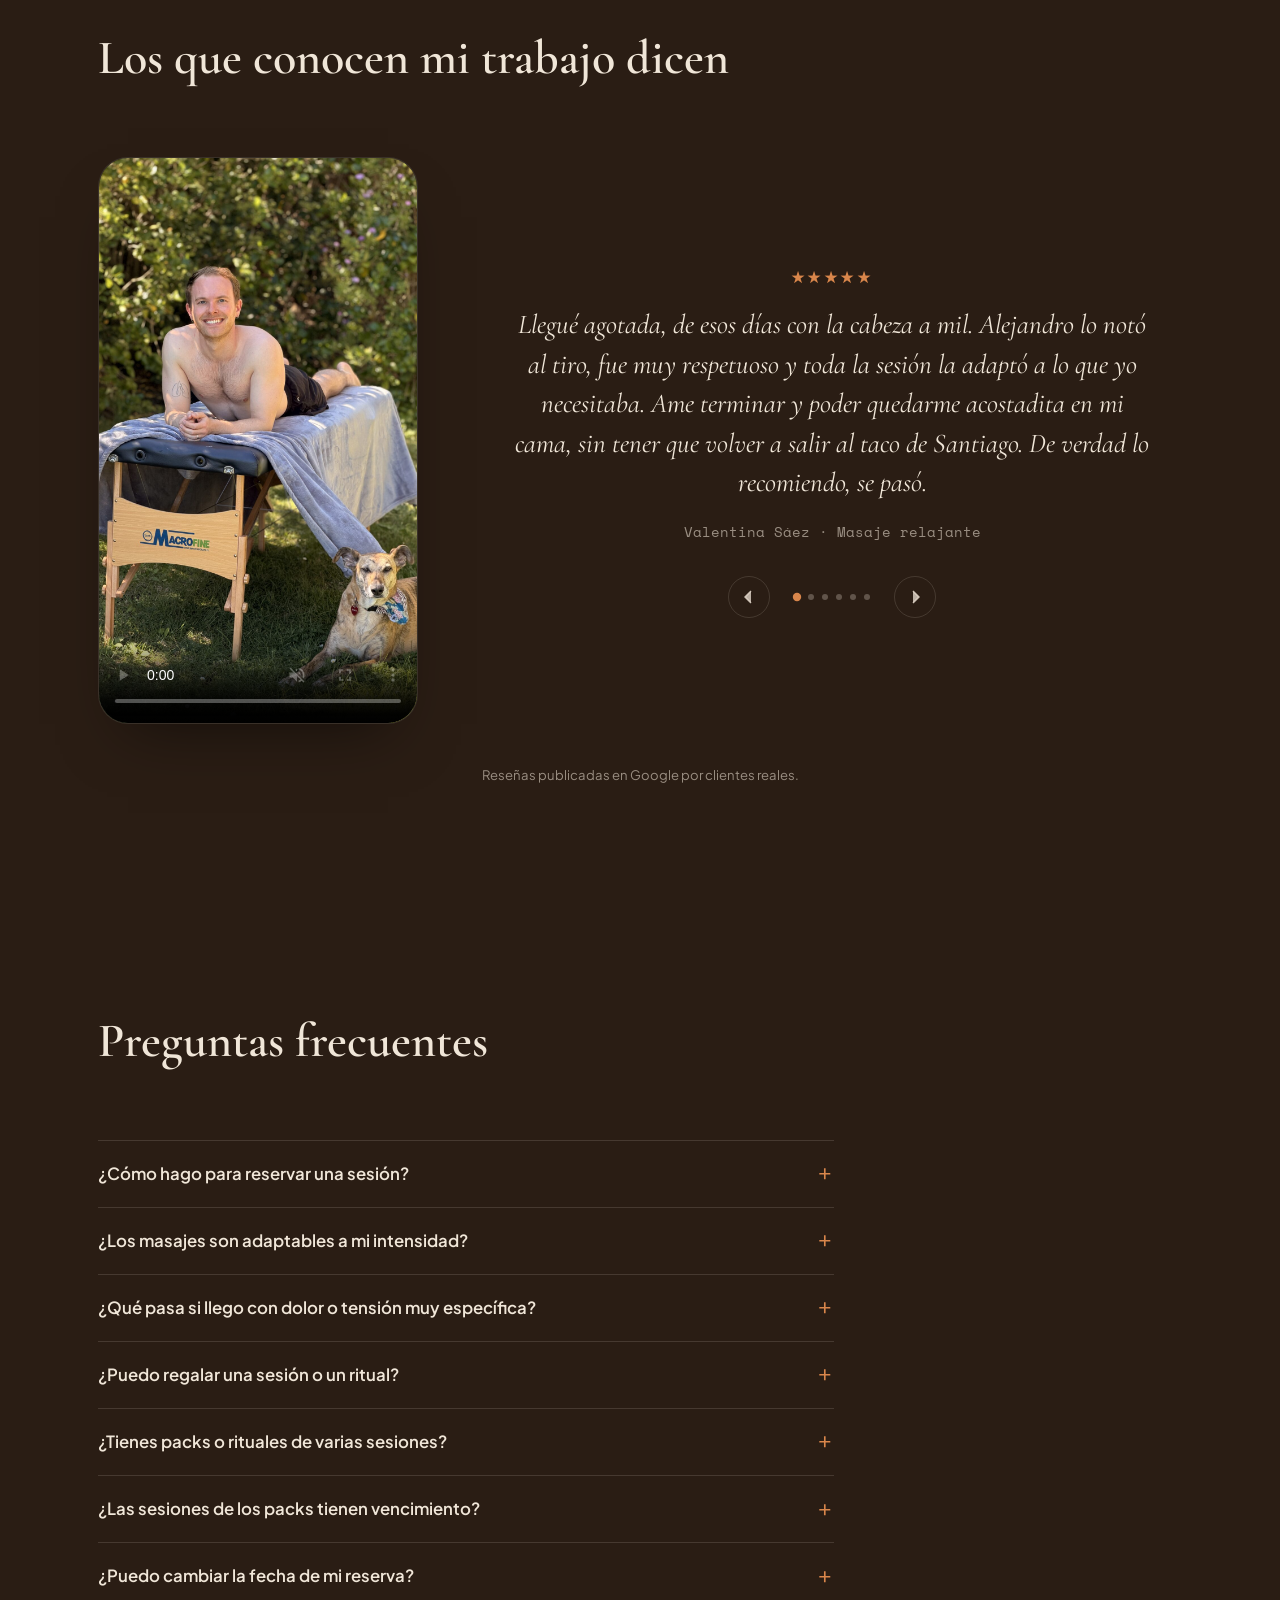
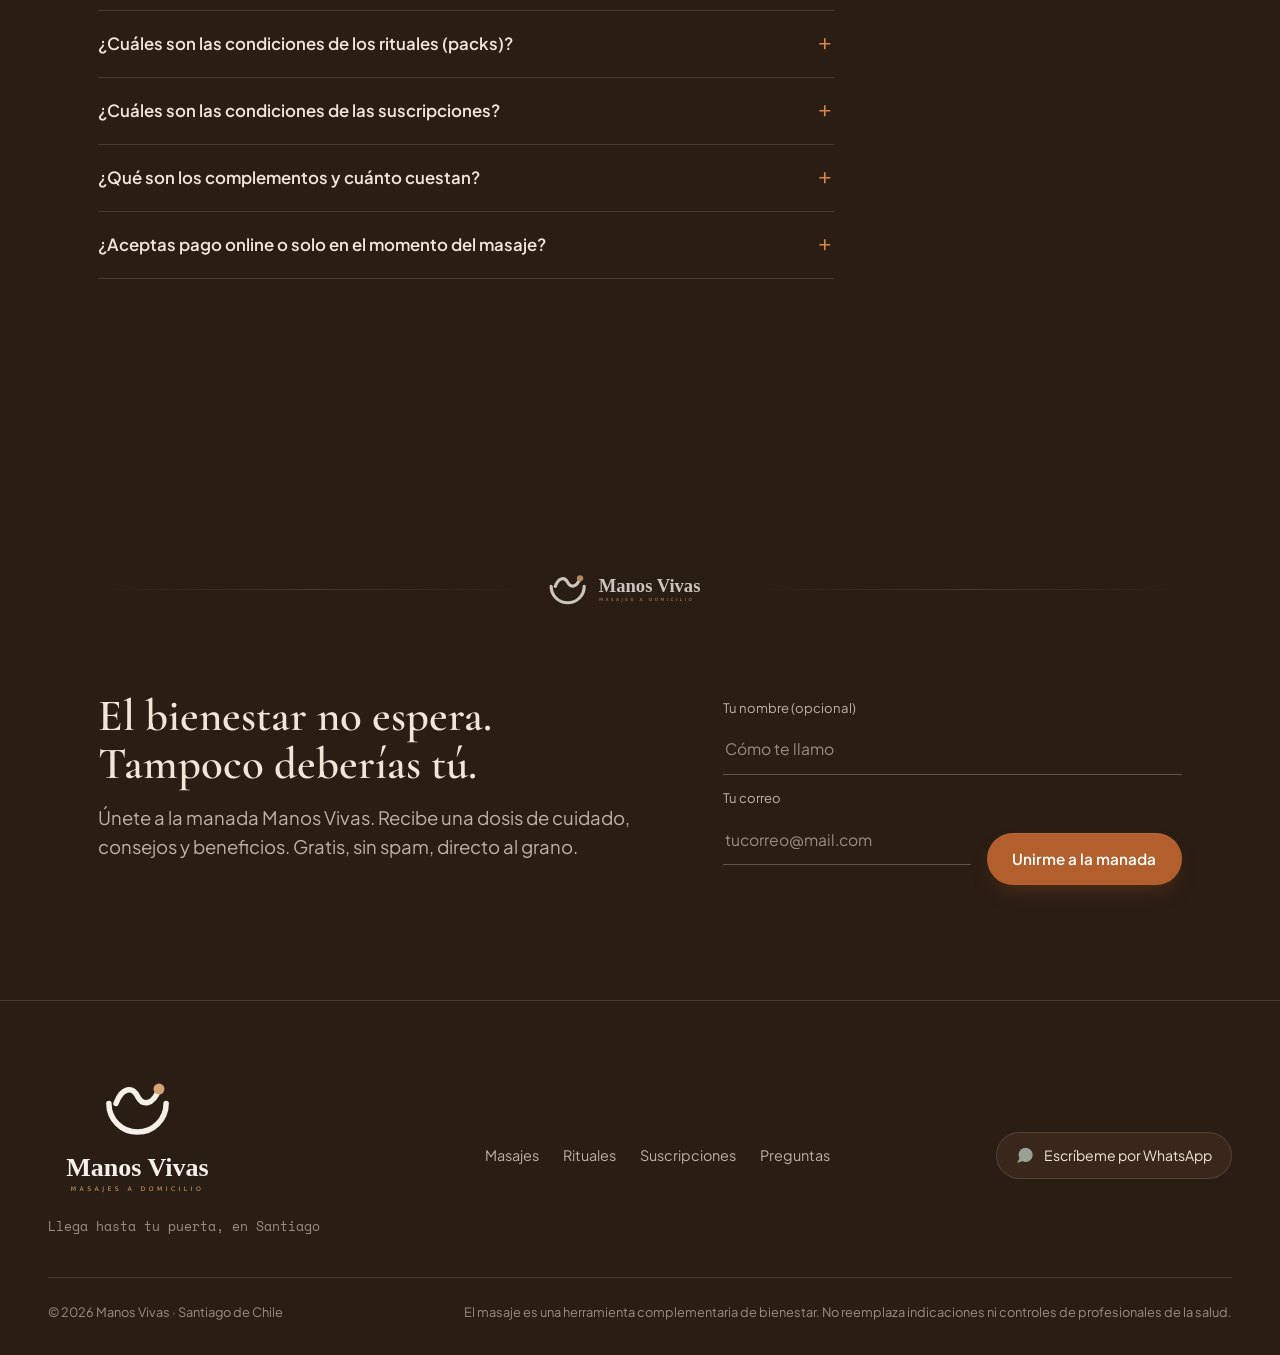
==== commit bbd0a1cf: "Bloque 12: nuevo texto, firma y foto de "De dónde viene esto" Co-Authored-By: Claude Opus 5.5 <norep" ====
--- a/index.html
+++ b/index.html
@@ -602,35 +602,30 @@
 
 
 
-    <!-- ============ HISTORIA (incluye misión y visión) ============ -->
+    <!-- ============ HISTORIA ============ -->
     <section class="historia" id="historia">
       <div class="contenedor">
         <div class="historia__grid">
           <div class="historia__retrato revelar">
-            <img src="assets/images/alejandro-selfie-camilla.jpg" alt="Alejandro Bermudez junto a su camilla de masaje" loading="lazy">
+            <img class="historia__foto" src="assets/images/sobre-mi.jpg" alt="Alejandro Bermúdez dando un masaje en un jardín" width="1200" height="1500" loading="lazy">
             <!-- Negativo con fondo propio: funciona como sello sobre la foto -->
             <img class="historia__insignia" src="assets/logo/manos-vivas-logo-negativo-fondo.svg" alt="" aria-hidden="true">
           </div>
 
           <div class="historia__texto revelar">
             <h2 class="titulo-seccion">De dónde viene esto</h2>
-            <p>Cuando uno era chico y se pegaba un golpe, la mamá nos sobaba. El nanai. No curaba nada en términos médicos y, sin embargo, funcionaba, porque el cuerpo entiende el cariño antes que cualquier otra cosa.</p>
-            <p>De adultos nos olvidamos de eso. Nos olvidamos del cuerpo, que es el templo donde vivimos. Y si la máquina no anda bien, el motor termina fallando.</p>
-            <p>Soy masoterapeuta desde 2018 y he trabajado en el área de bienestar de hotelería de lujo, donde el estándar no se negocia. Ahí aprendí cómo se hace bien. Pero también he sido cliente y he pagado masajes de los que me fui pensando “esto no era”.</p>
-            <p>Manos Vivas nace de una idea simple: el cuerpo necesita espacios reales para detenerse, ser escuchado y recuperar equilibrio. En medio de rutinas intensas, pantallas, exigencias y cansancio acumulado, creé un servicio de masaje cercano y profesional que pone a la persona al centro.</p>
-            <p>Cuando acumulamos estrés o cansancio emocional, el sistema nervioso queda en alerta: la tensión se instala en los músculos, la respiración y el sueño. El masaje puede ayudar a regular esa respuesta y devolver señales de calma y descanso. No es solo una sensación agradable — y tampoco reemplaza un tratamiento médico: es una herramienta complementaria de bienestar.</p>
-
-            <p>Cada sesión está pensada con privacidad, continuidad y atención personalizada. Escucho cómo llegas, respeto tus límites y construyo una experiencia eficiente, transparente y honesta desde la reserva hasta después del masaje: cuando la sesión termina, tú te quedas en tu espacio, en tu ritmo, sin apuro, integrando lo que viviste.</p>
-            <p>Mi misión es cuidar a la manada: acompañar a las personas a reconectar con su cuerpo, alivianar la tensión y recordar que el cariño también es parte del cuidado de la salud. Mi visión es que cada sesión sea un espacio seguro, honesto y humano, donde el tacto profesional se convierta en una herramienta de bienestar emocional y físico.</p>
-            <p>Quiero que cada cuerpo que toque mis manos sienta que fue escuchado, respetado y cuidado con amor y energía.</p>
+            <p>Cuando uno era chico y se pegaba, la mamá nos sobaba. El nanai. No curaba nada en términos médicos y, sin embargo, funcionaba: el cuerpo entiende el cariño antes que cualquier otra cosa.</p>
+            <p>De adultos se nos olvida.</p>
+            <p>Soy masoterapeuta desde 2018 y vengo del bienestar en hotelería de lujo, donde el estándar no se negocia. También he sido cliente y he pagado masajes de los que me fui pensando “esto no era”. Manos Vivas nace para que eso no te pase.</p>
+            <p>Mi misión es cuidar a la manada: que cada cuerpo que toquen mis manos se sienta escuchado, respetado y cuidado.</p>
 
             <div class="historia__firma">
-              <p class="historia__firma-nombre">Alejandro Bermudez</p>
+              <p class="historia__firma-nombre">Alejandro Bermúdez</p>
               <svg class="historia__firma-trazo" viewBox="0 0 220 44" fill="none" stroke="currentColor" stroke-width="1.6" stroke-linecap="round" aria-hidden="true">
                 <path d="M6 32c14-16 24-24 31-24 6 0 6 8 1 16-5 8-11 13-8 15 4 3 14-7 22-18 5-7 9-11 12-11 4 0 3 6-1 13-4 8-7 13-4 15 4 2 13-8 21-19 4-6 8-9 11-9 4 0 3 7-1 14-4 7-6 12-3 13 5 2 16-6 29-19"/>
                 <path d="M150 34c18 2 42 1 64-4"/>
               </svg>
-              <p class="historia__firma-cargo">Fundador de Manos Vivas · masoterapeuta desde 2018</p>
+              <p class="historia__firma-cargo">Fundador · Masoterapeuta desde 2018</p>
             </div>
           </div>
         </div>
--- a/css/components.css
+++ b/css/components.css
@@ -801,6 +801,16 @@
   object-fit: cover;
 }
 
+/* La foto llena el marco 4:5 completo: fuera de la grilla, para que no
+   quede espacio vacío arriba ni abajo, y anclada arriba para no cortar
+   la cabeza. */
+.historia__retrato .historia__foto {
+  position: absolute;
+  inset: 0;
+  display: block;
+  object-position: center top;
+}
+
 .historia__retrato-marca {
   font-family: var(--font-display);
   font-style: italic;
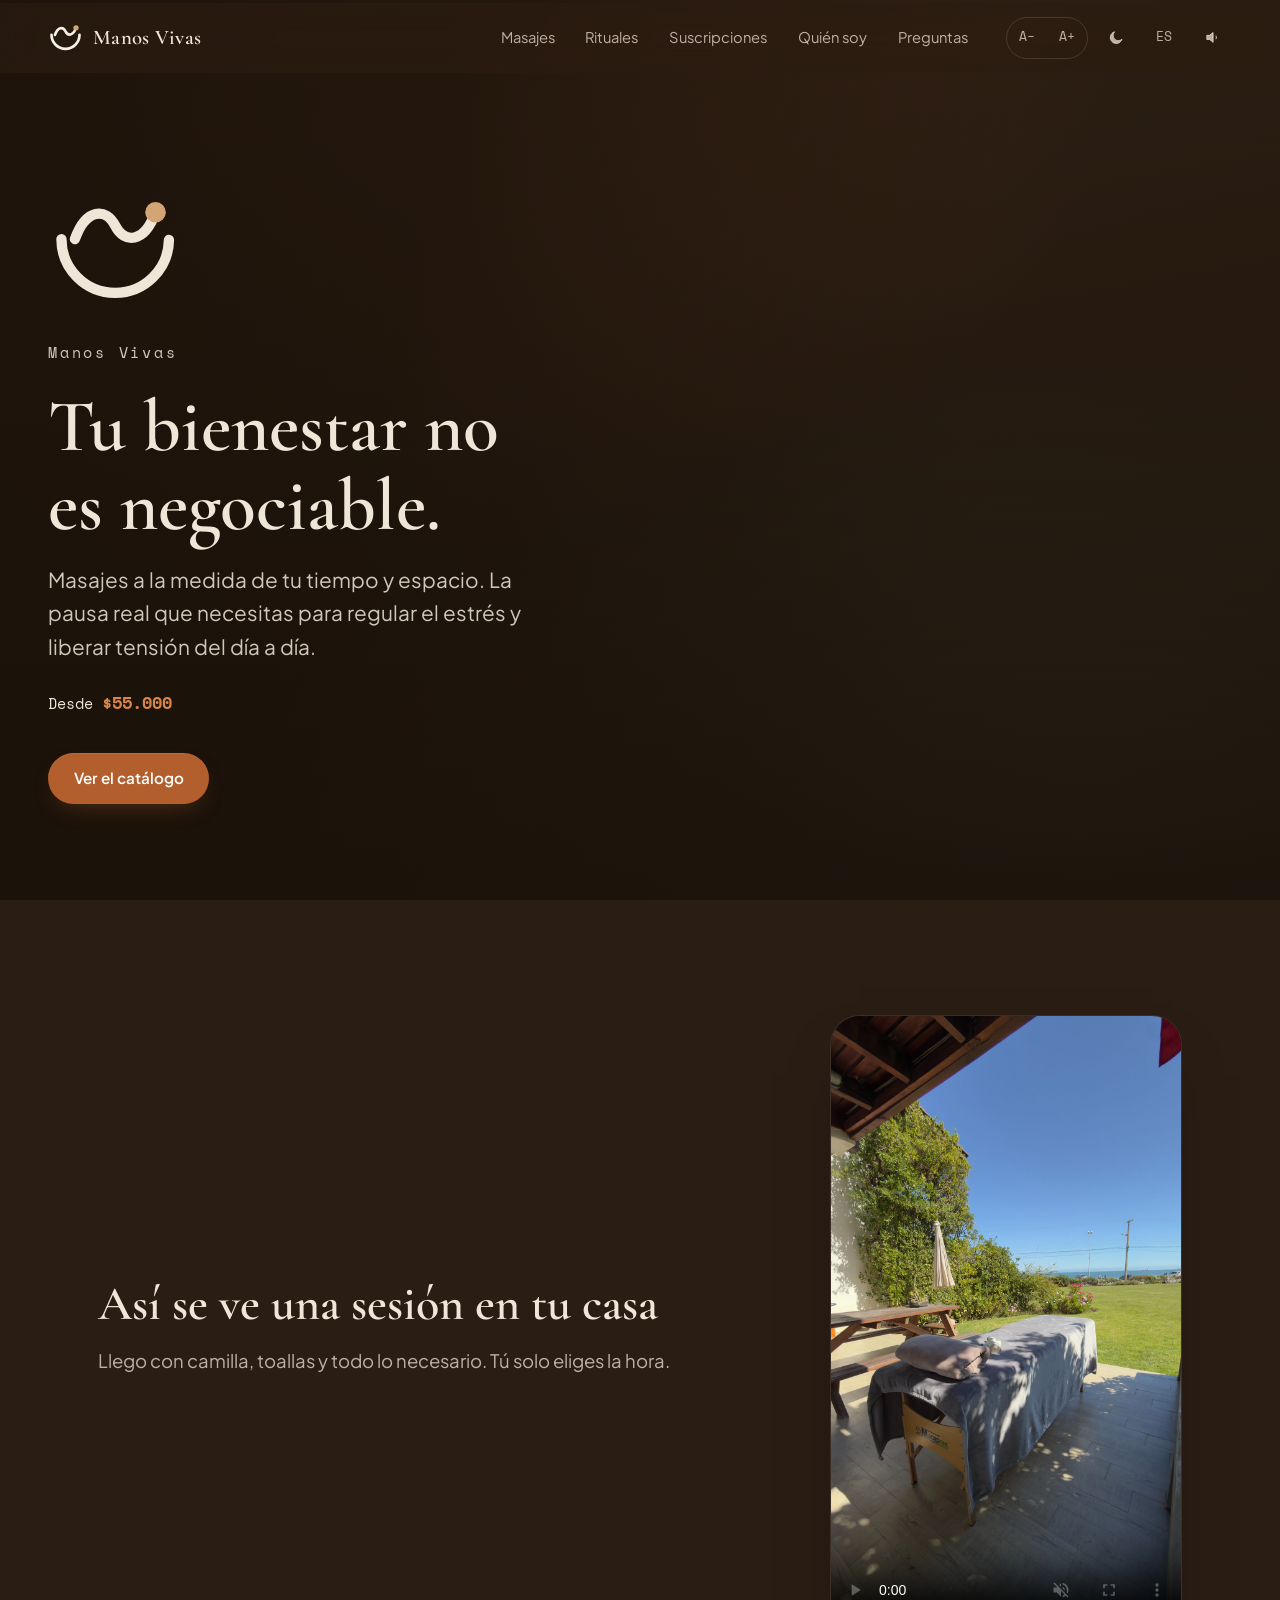
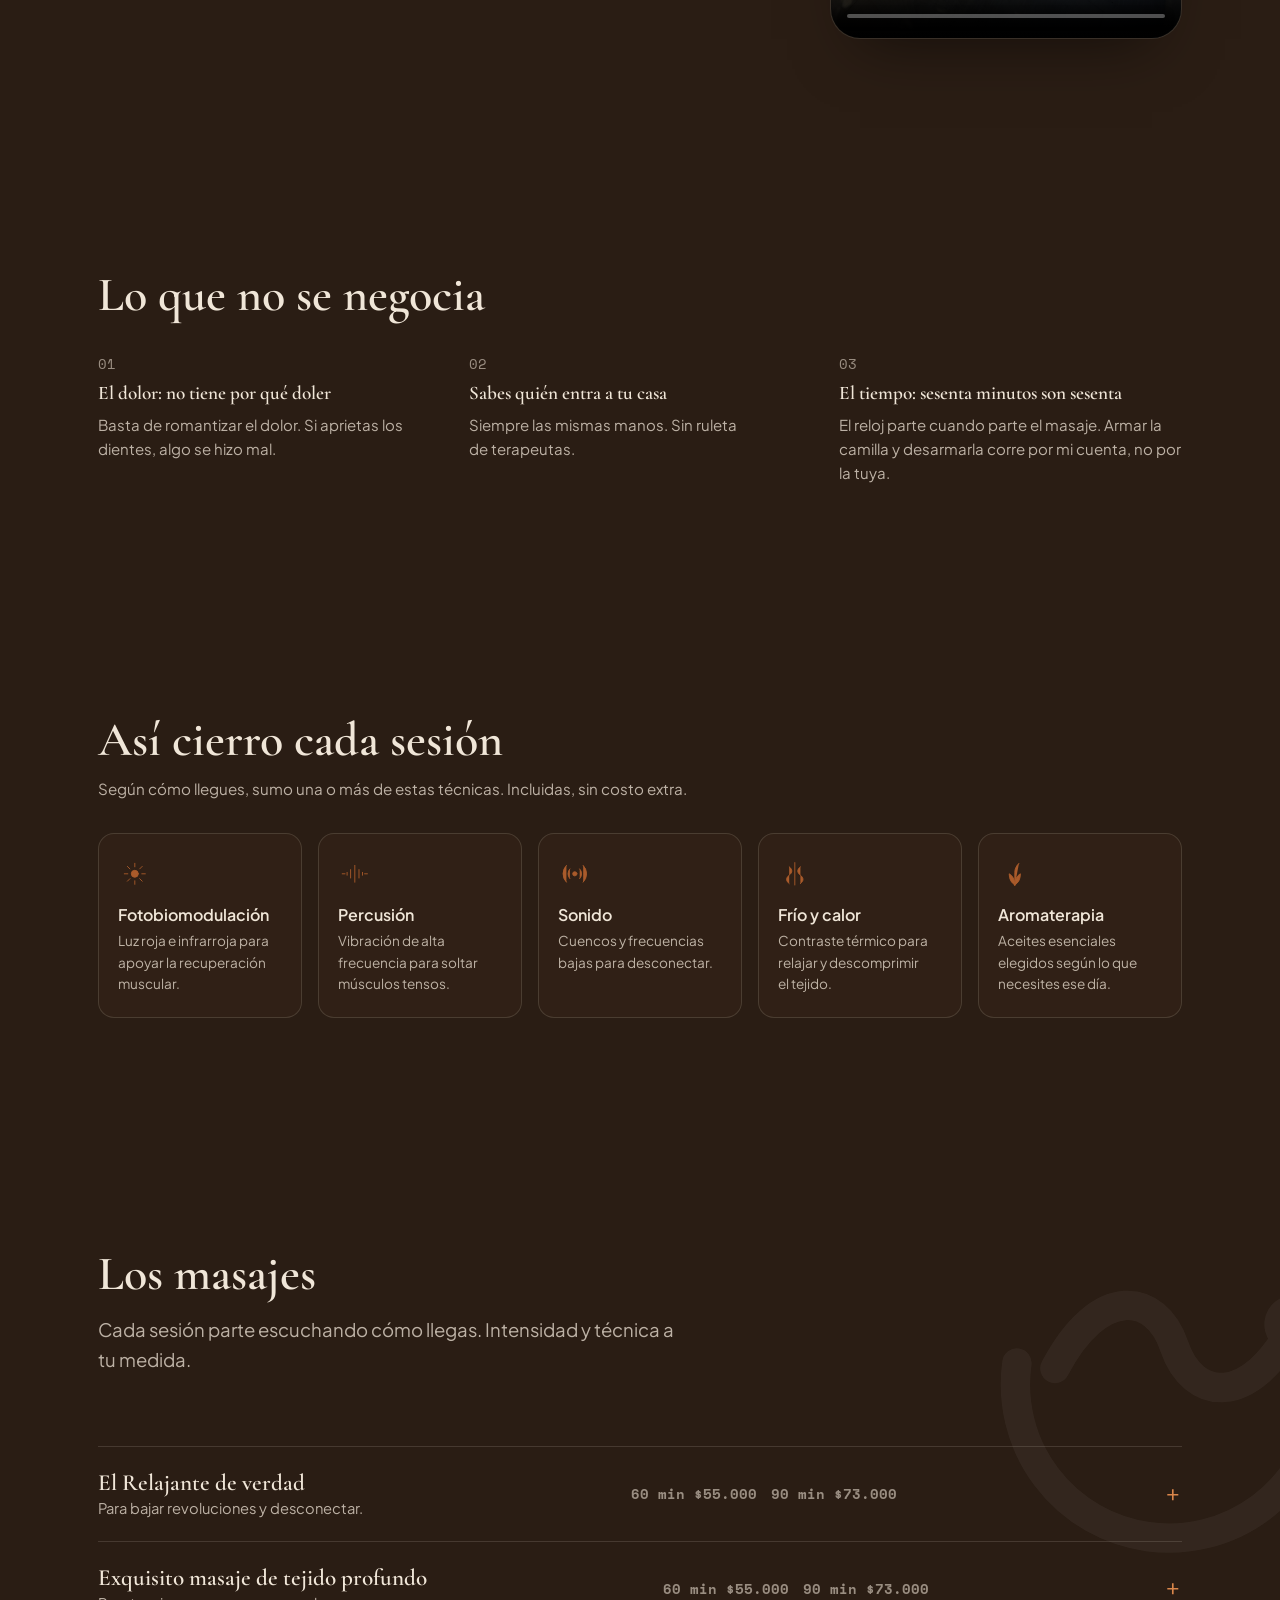
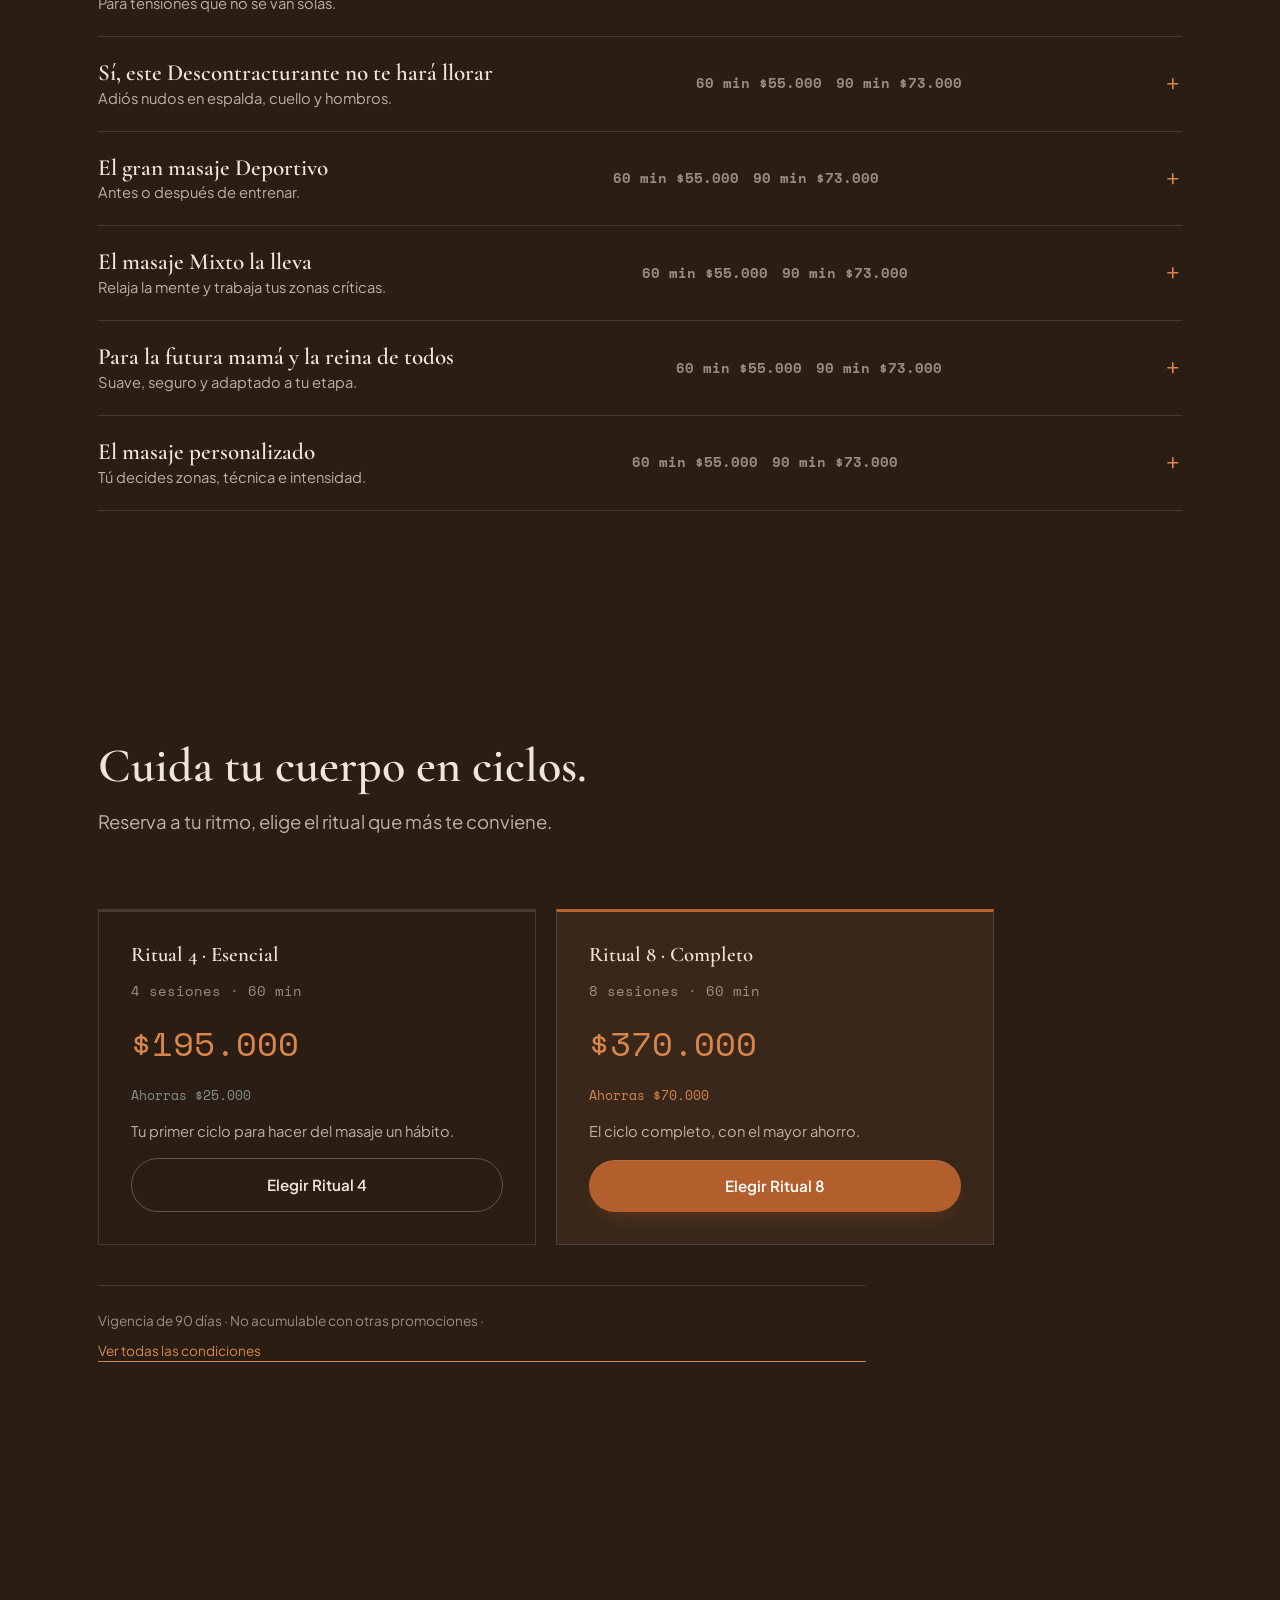
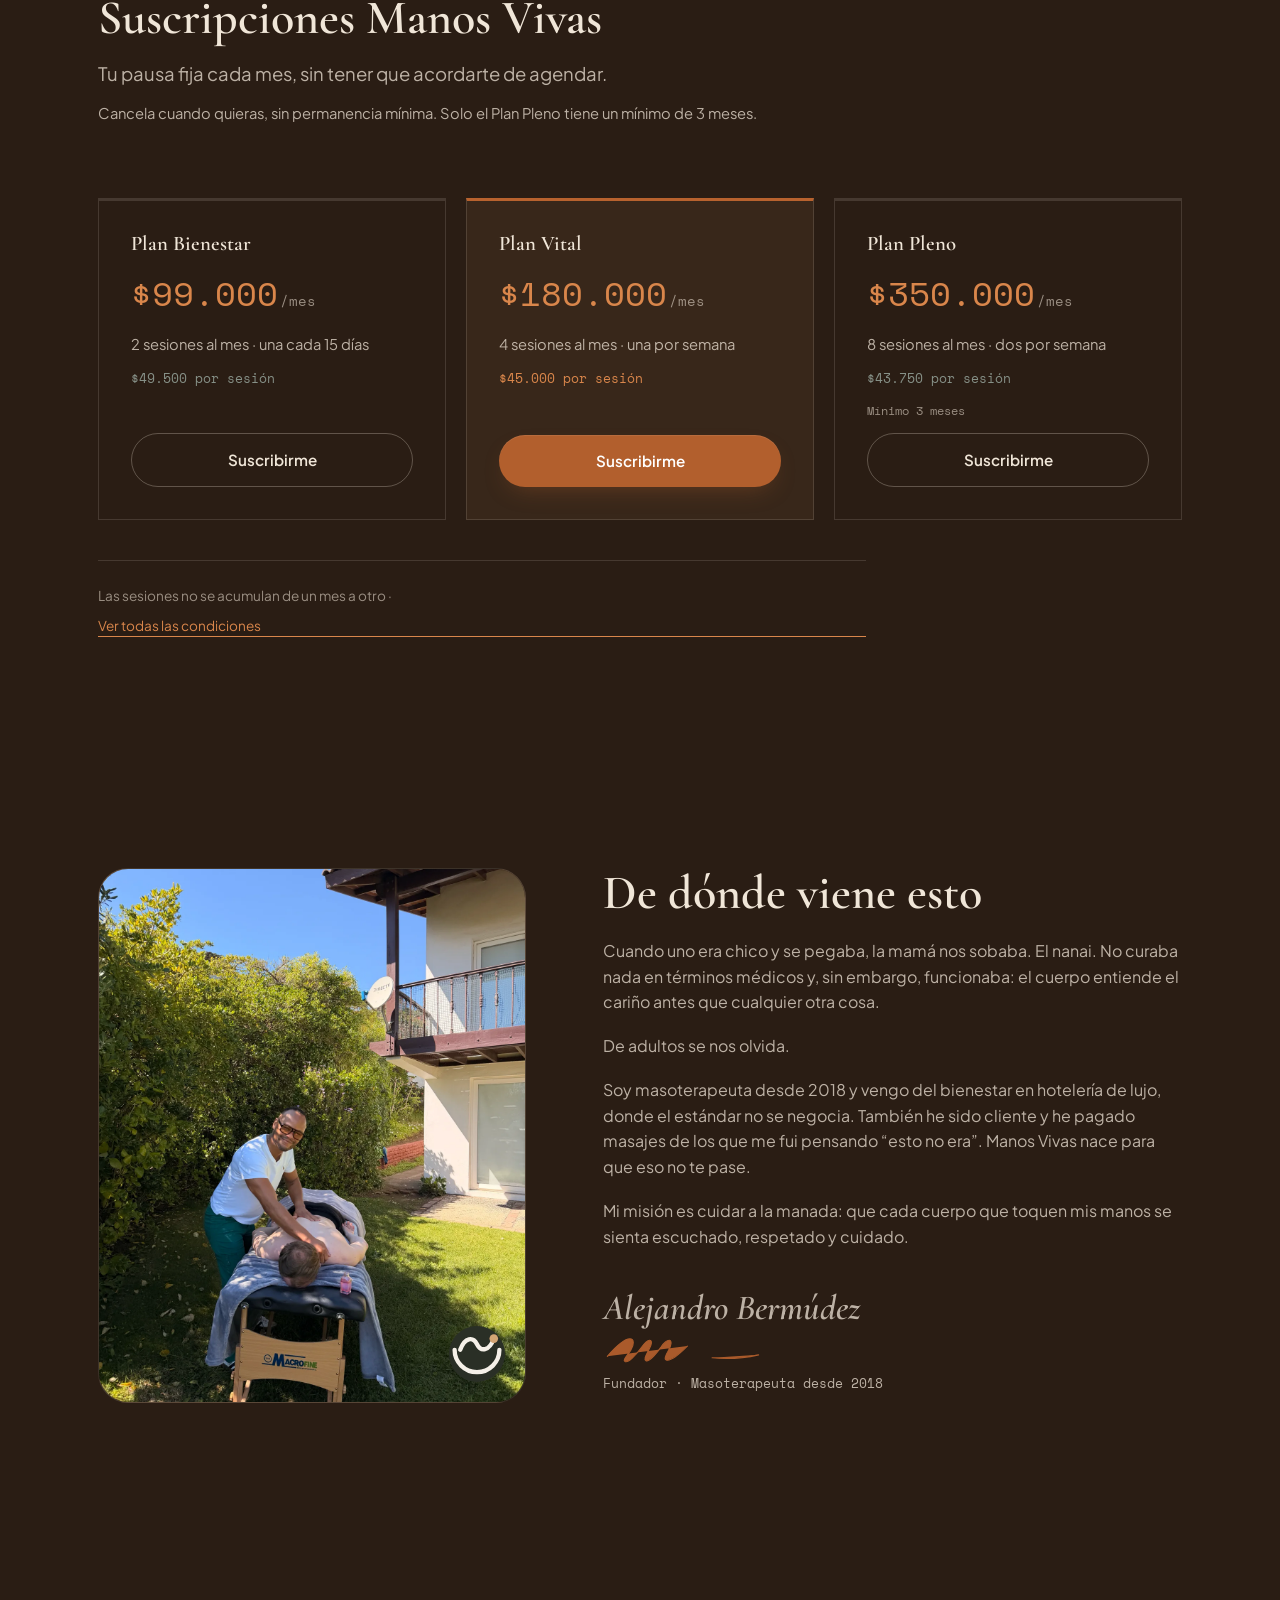
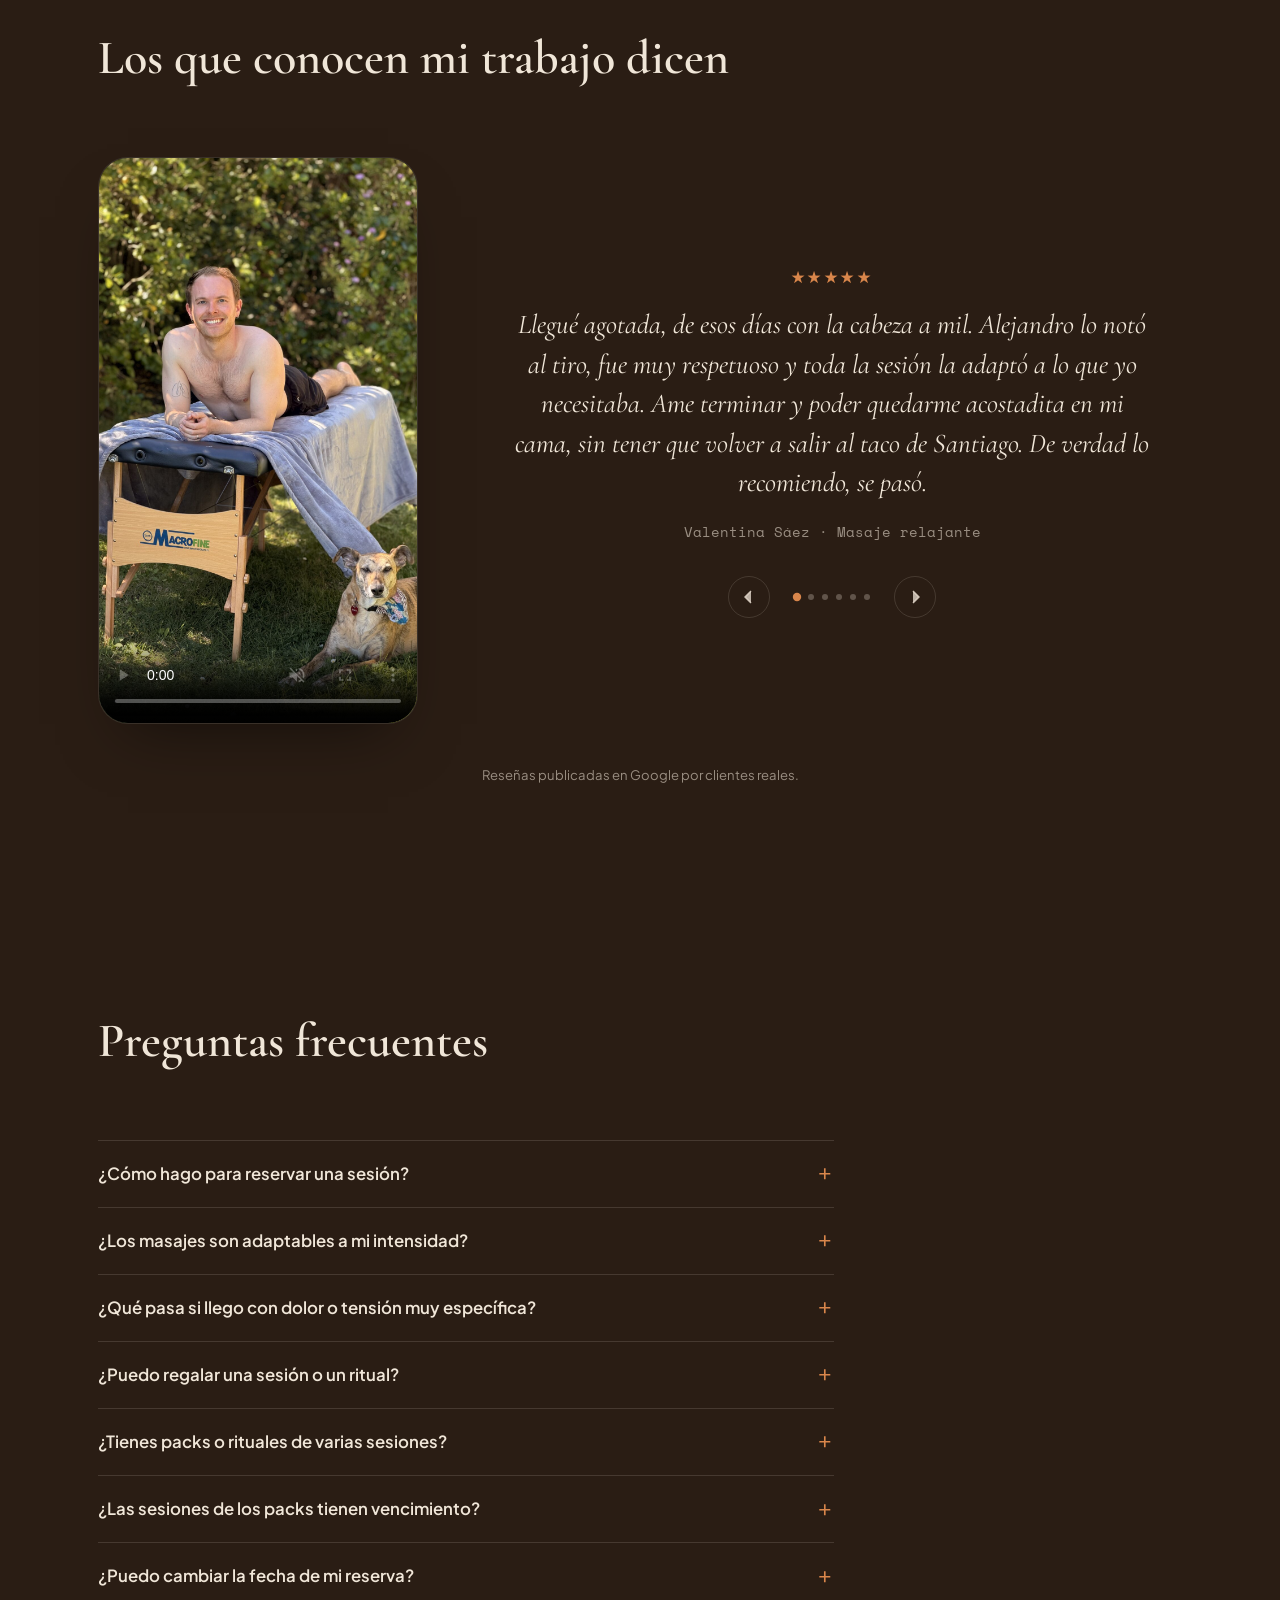
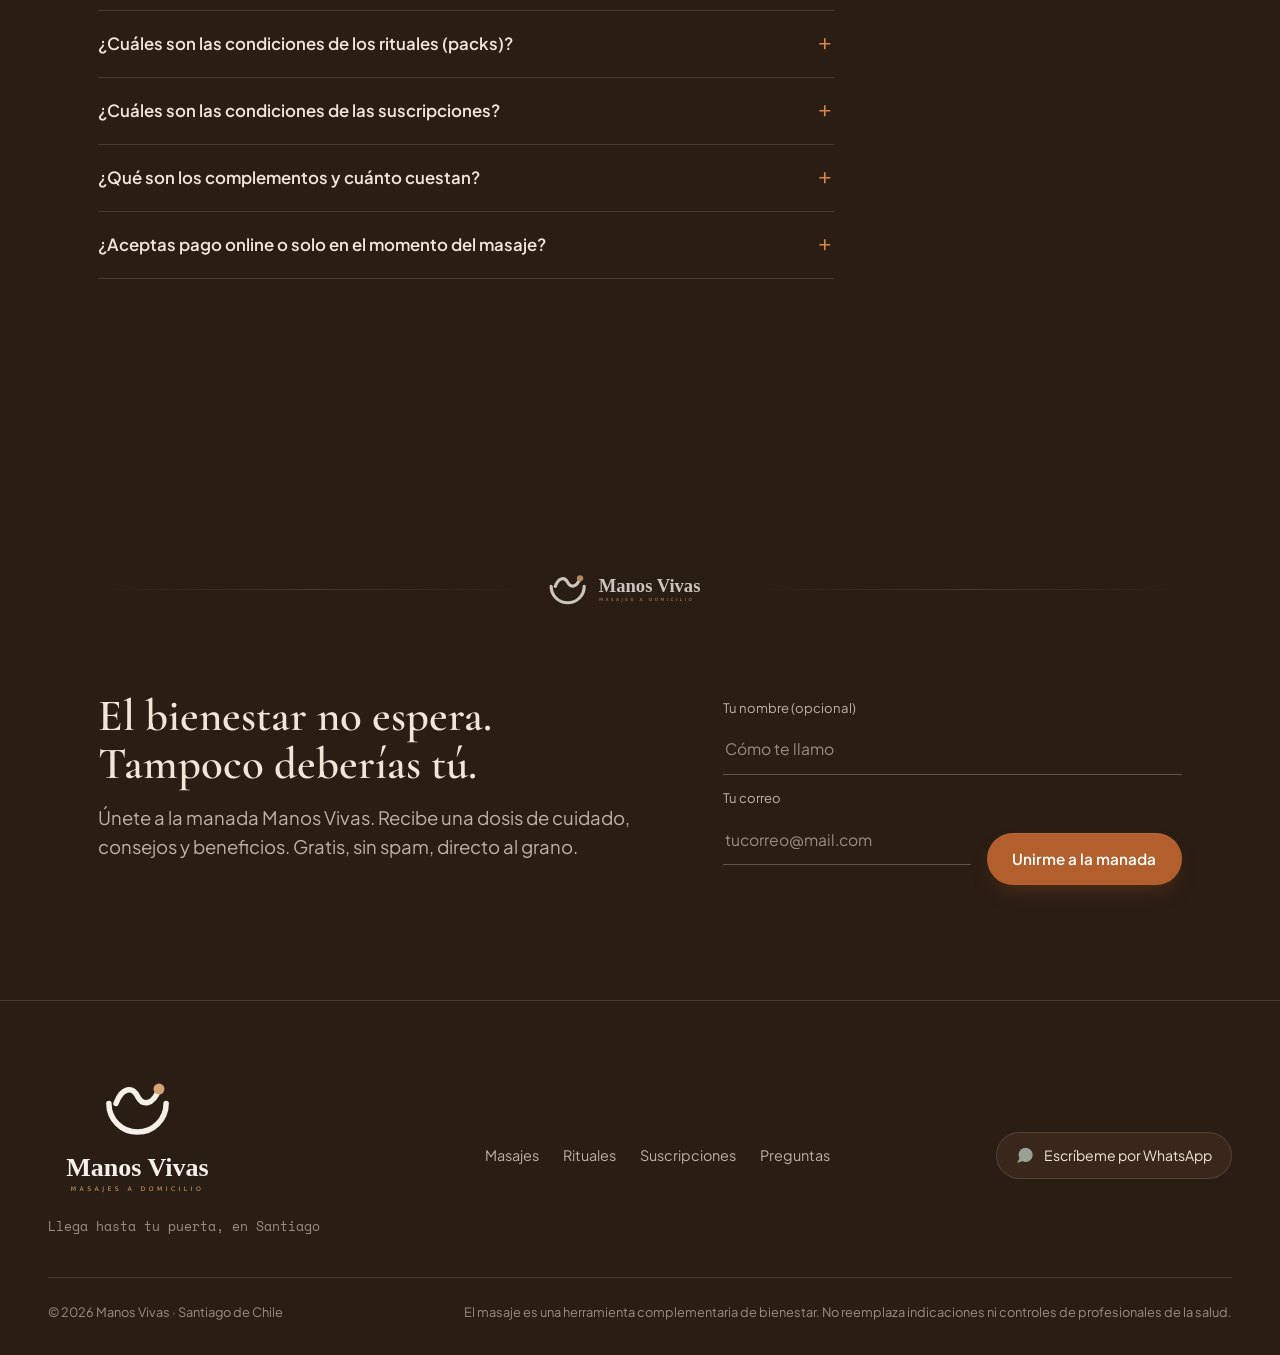
==== commit 1232becb: "Bloque 13: videos 4:5 en móvil, reseñas deslizables, foto en WebP y limpieza de assets Co-Authored-B" ====
--- a/index.html
+++ b/index.html
@@ -534,7 +534,7 @@
 
         <!-- En móvil es un carrusel horizontal que abre en el Ritual 8
              (data-carrusel-inicio, ver interactions.js). -->
-        <div class="rituales__fila revelar" data-carrusel>
+        <div class="rituales__fila revelar" data-carrusel-movil>
           <article class="ritual-tarjeta">
             <h3 class="ritual-tarjeta__nombre">Ritual 4 · Esencial</h3>
             <p class="ritual-tarjeta__detalle">4 sesiones · 60 min</p>
@@ -569,7 +569,7 @@
 
         <!-- En móvil es un carrusel horizontal que abre en el Plan Vital
              (data-carrusel-inicio, ver interactions.js). -->
-        <div class="suscripciones__fila revelar" data-carrusel>
+        <div class="suscripciones__fila revelar" data-carrusel-movil>
           <article class="plan-tarjeta">
             <h3 class="plan-tarjeta__nombre">Plan Bienestar</h3>
             <p class="precio precio--grande">$99.000<span class="plan-tarjeta__mes">/mes</span></p>
@@ -607,7 +607,10 @@
       <div class="contenedor">
         <div class="historia__grid">
           <div class="historia__retrato revelar">
-            <img class="historia__foto" src="assets/images/sobre-mi.jpg" alt="Alejandro Bermúdez dando un masaje en un jardín" width="1200" height="1500" loading="lazy">
+            <picture>
+              <source srcset="assets/images/sobre-mi.webp" type="image/webp">
+              <img class="historia__foto" src="assets/images/sobre-mi.jpg" alt="Alejandro Bermúdez dando un masaje en un jardín" width="1200" height="1500" loading="lazy">
+            </picture>
             <!-- Negativo con fondo propio: funciona como sello sobre la foto -->
             <img class="historia__insignia" src="assets/logo/manos-vivas-logo-negativo-fondo.svg" alt="" aria-hidden="true">
           </div>
--- a/css/layout.css
+++ b/css/layout.css
@@ -419,6 +419,9 @@
 .testimonios__pista {
   position: relative;
   min-height: 14rem;
+  /* El gesto horizontal lo maneja el carrusel; el vertical sigue siendo
+     scroll de la página. */
+  touch-action: pan-y;
 }
 
 .testimonios__controles {
--- a/css/components.css
+++ b/css/components.css
@@ -1861,6 +1861,16 @@
   background: var(--bg-deep);
 }
 
+/* En móvil los dos videos verticales se muestran en 4:5: ocupan menos alto
+   de pantalla y se recortan por arriba y por abajo, sin bandas. */
+@media (max-width: 900px) {
+  .experiencia__video video,
+  .testimonios__video video {
+    aspect-ratio: 4 / 5;
+    object-fit: cover;
+  }
+}
+
 .testimonio__estrellas {
   font-size: 1rem;
   letter-spacing: 0.15em;
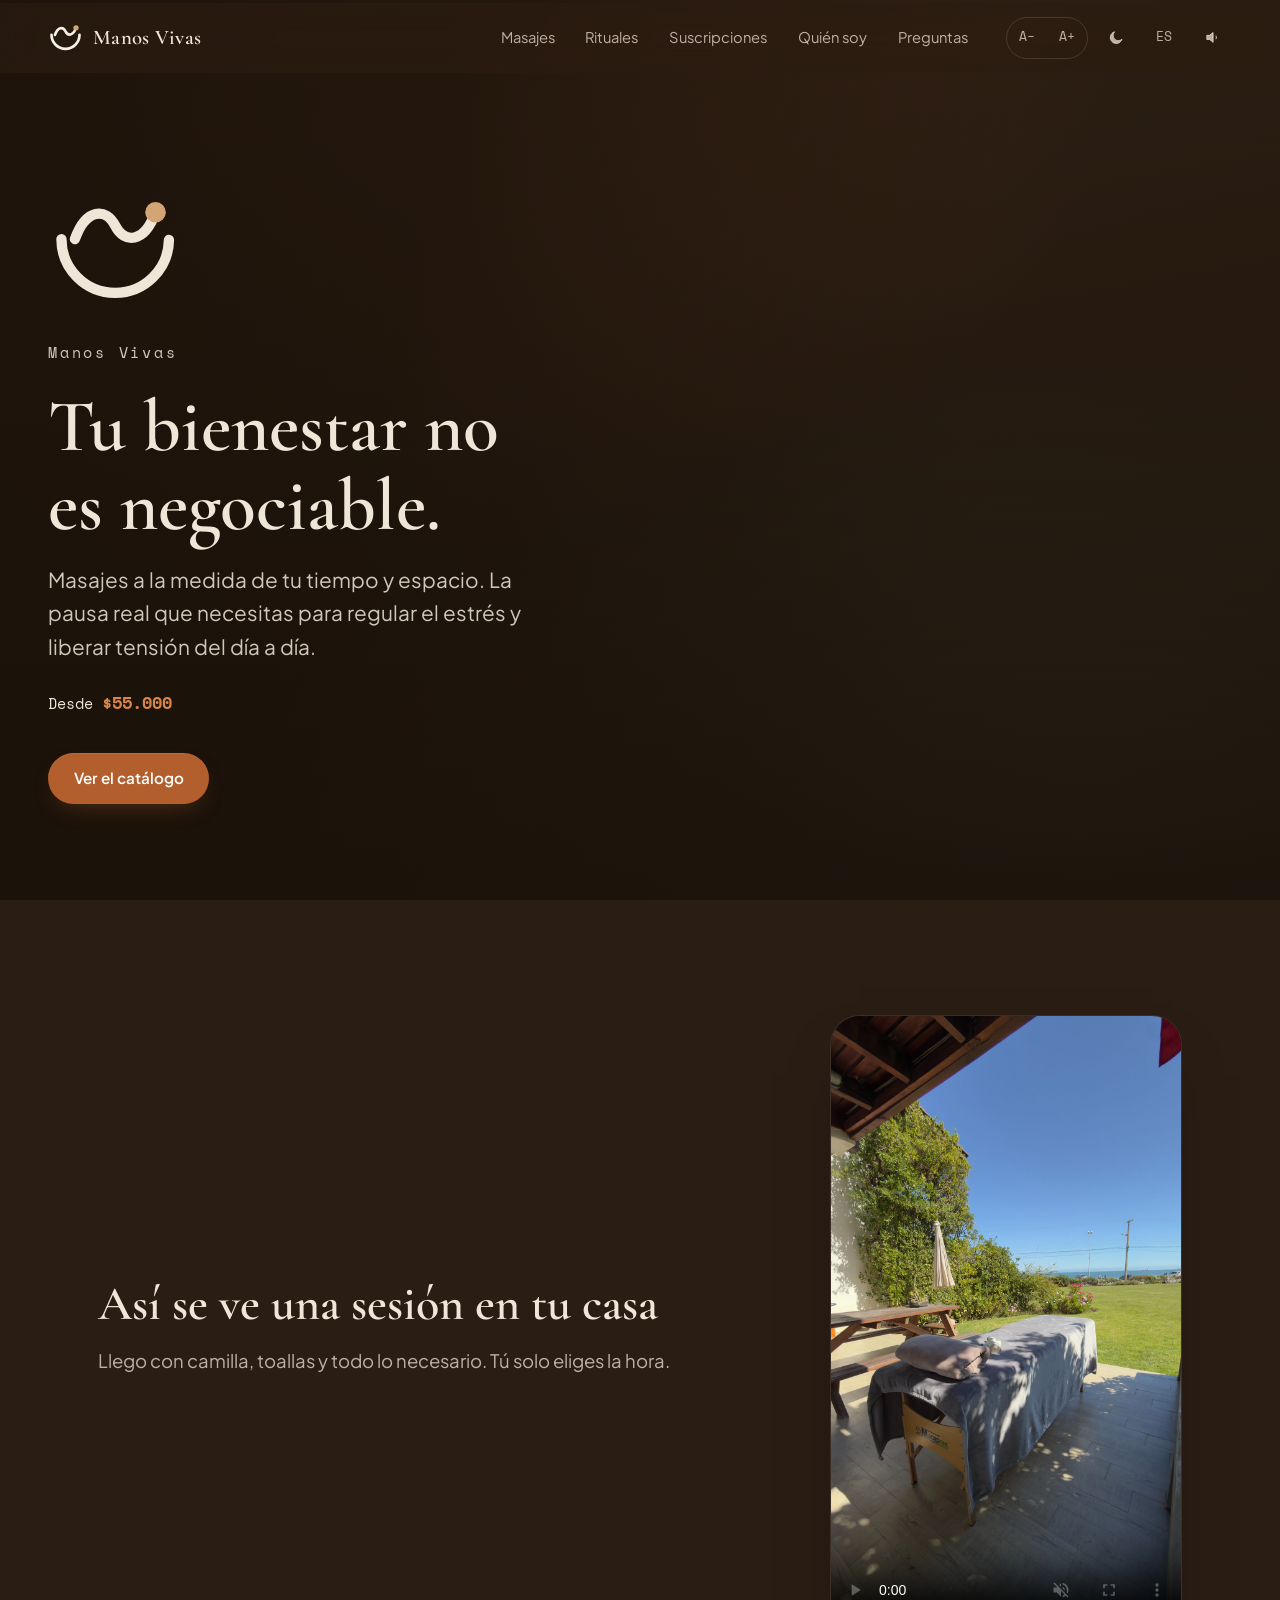
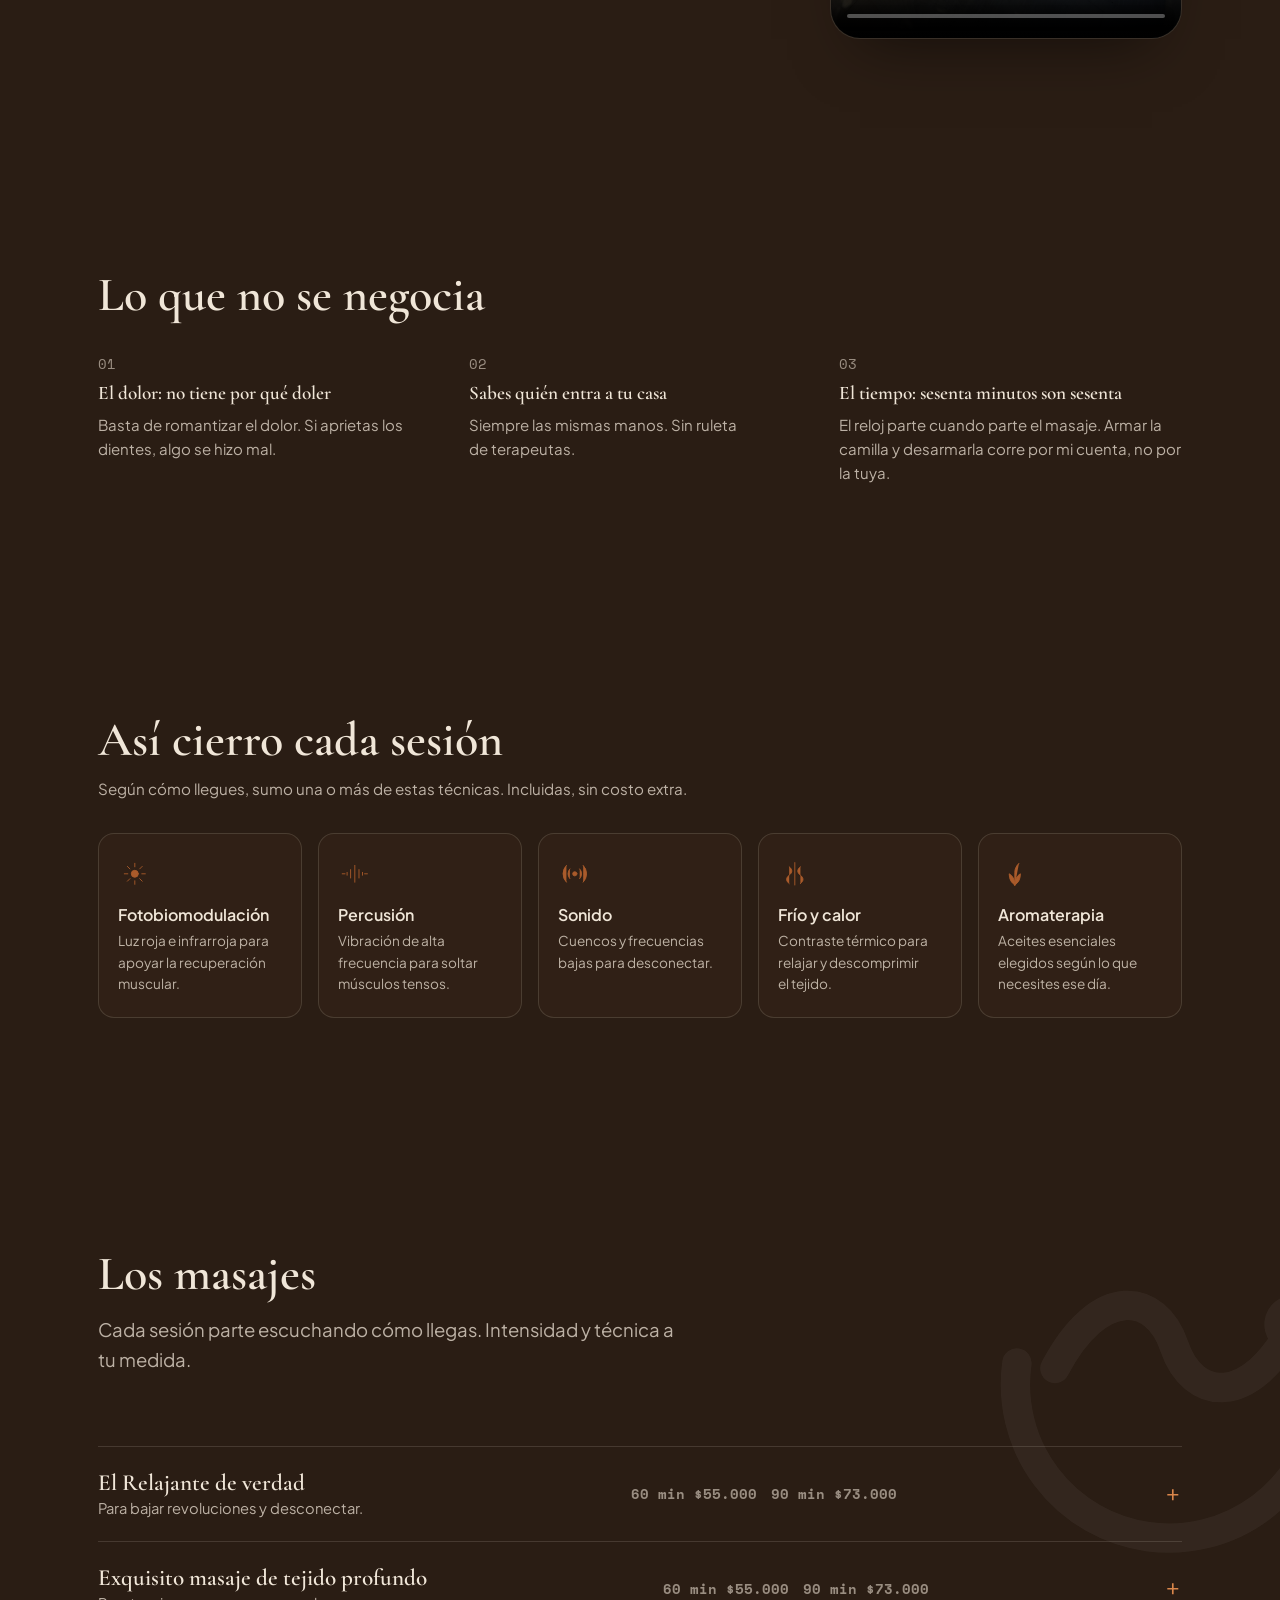
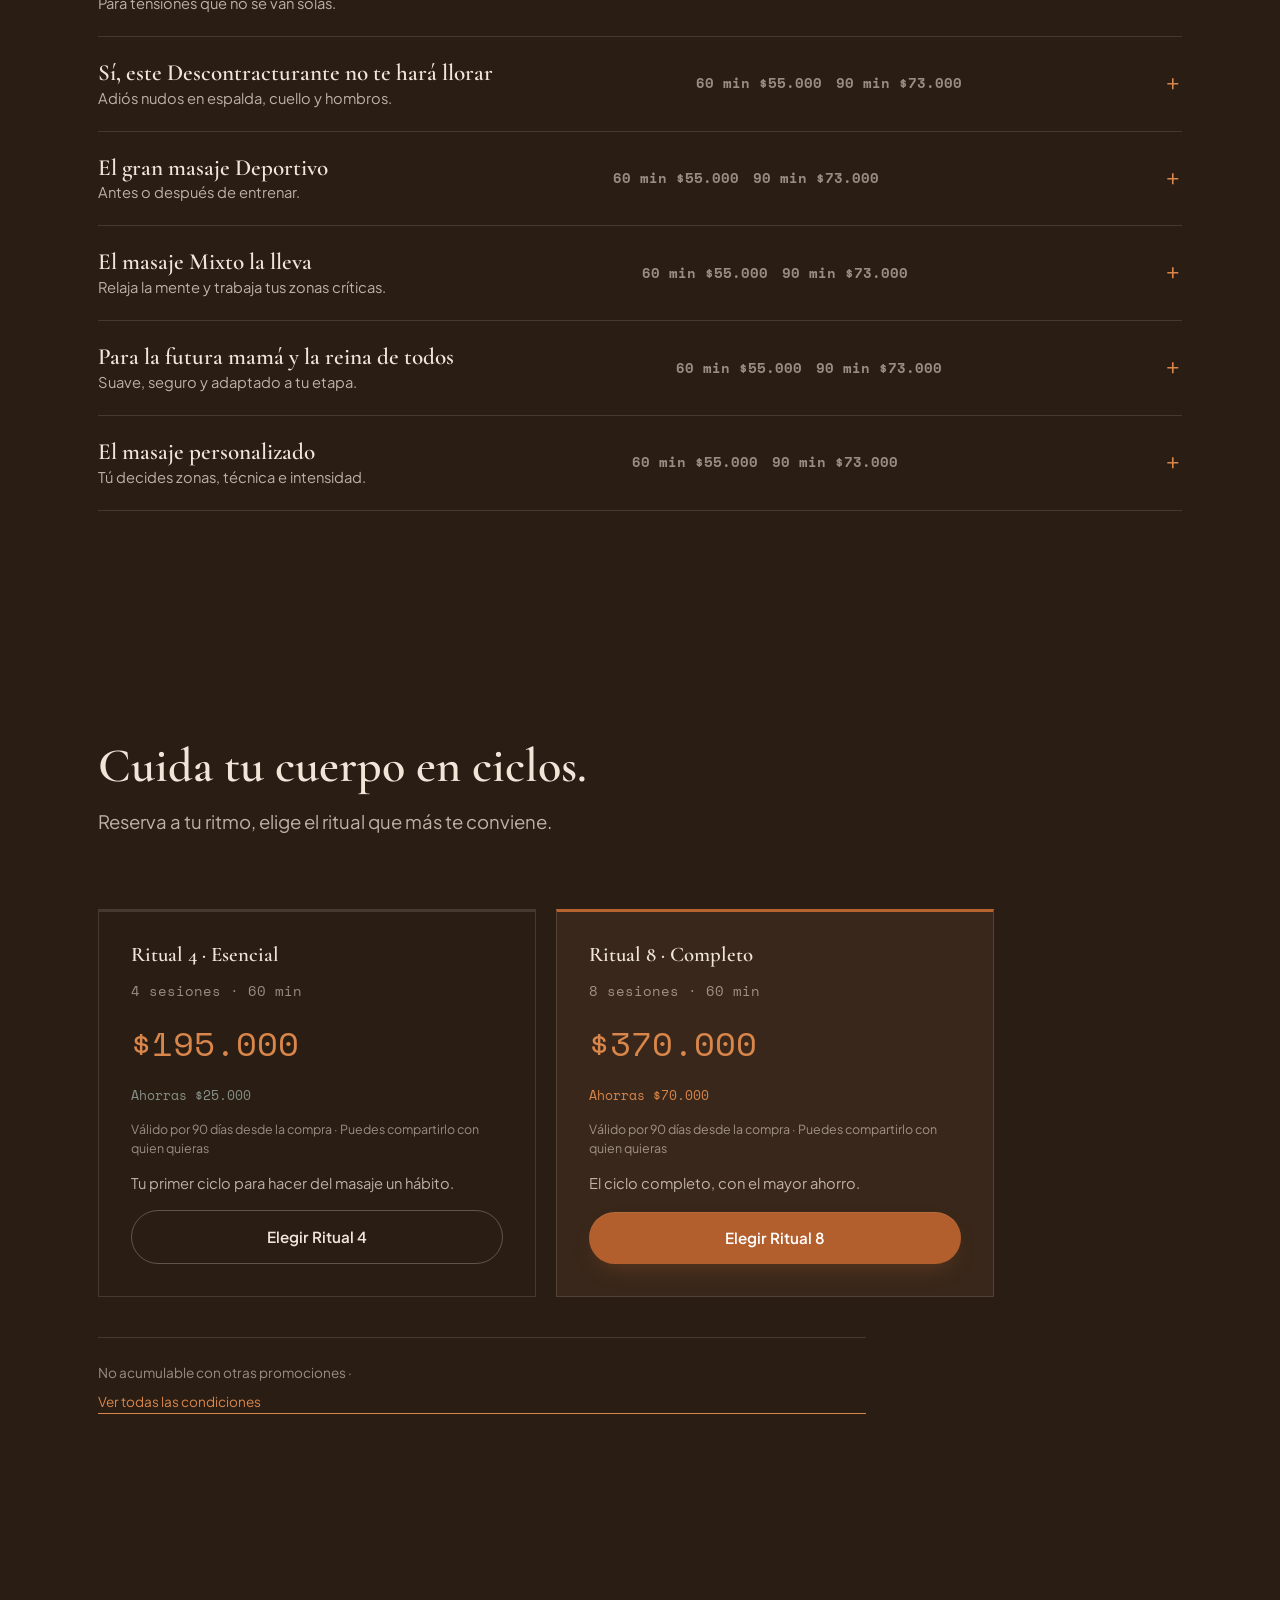
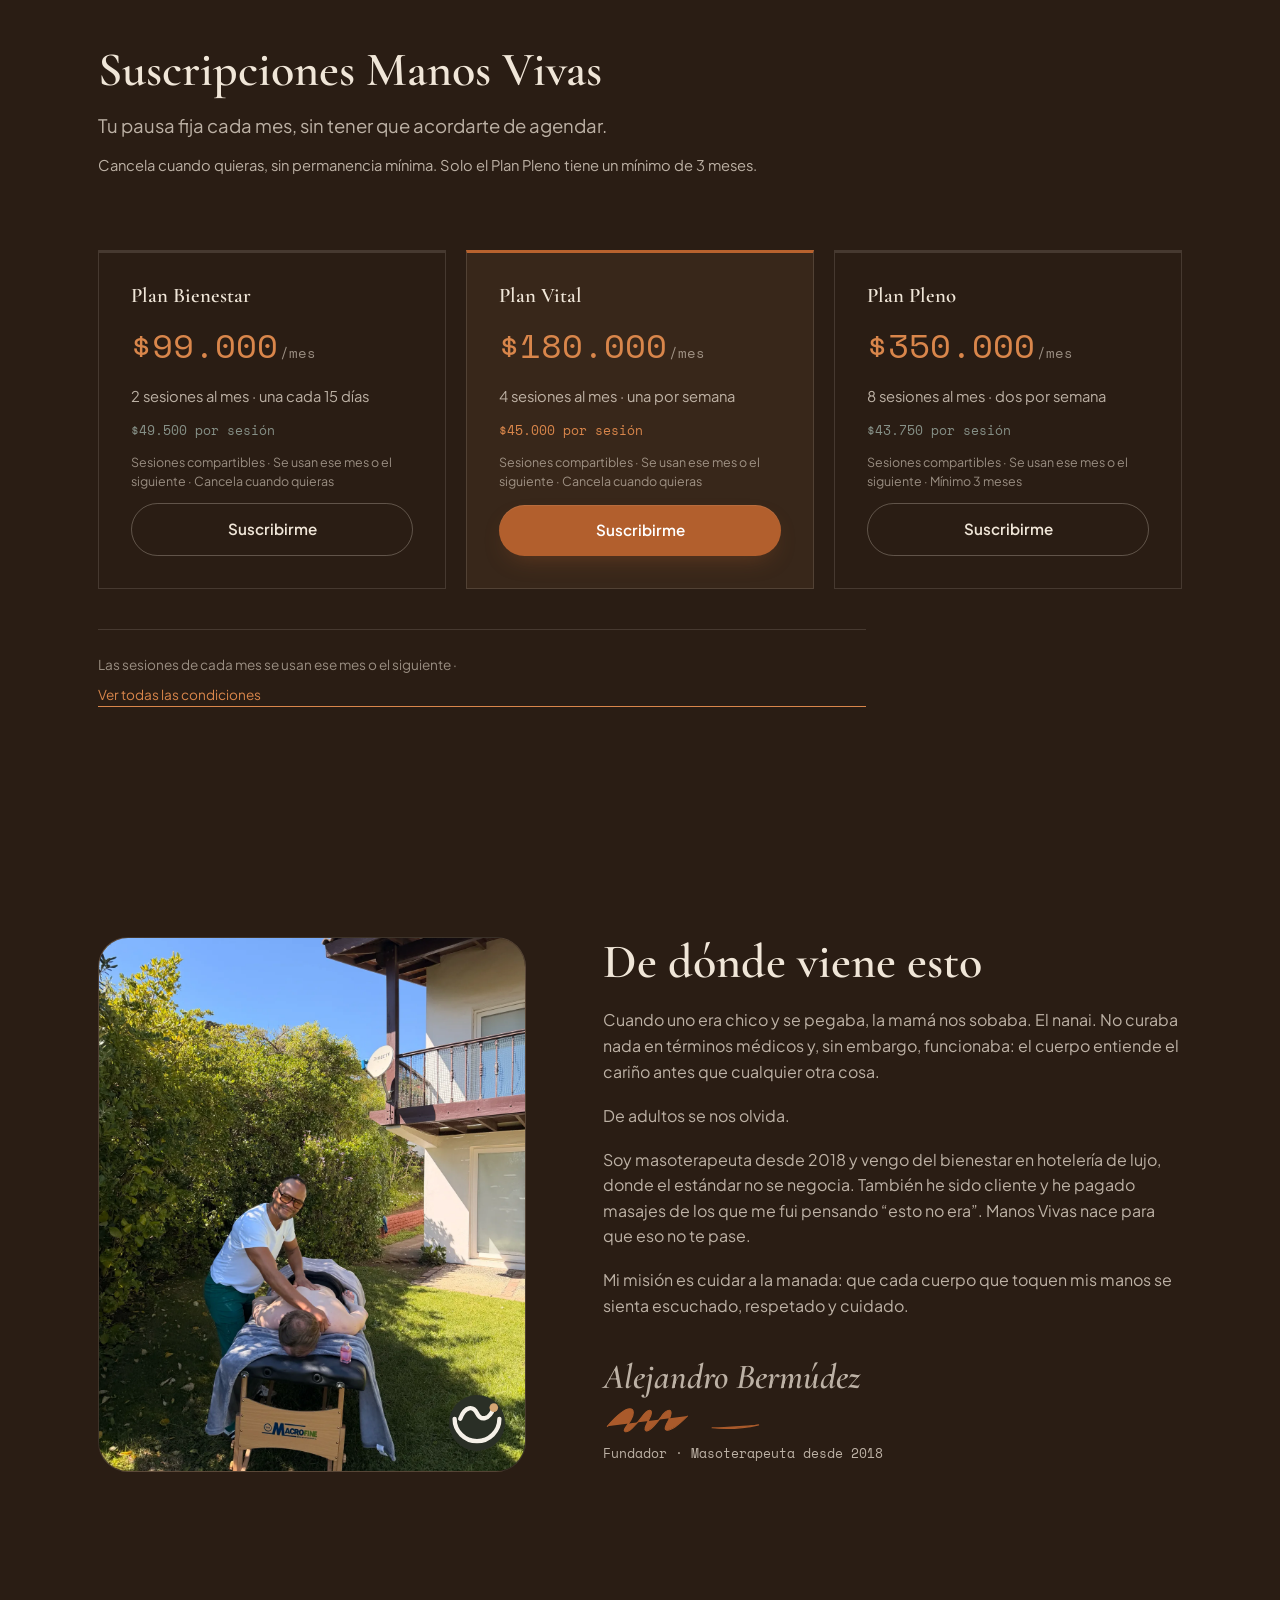
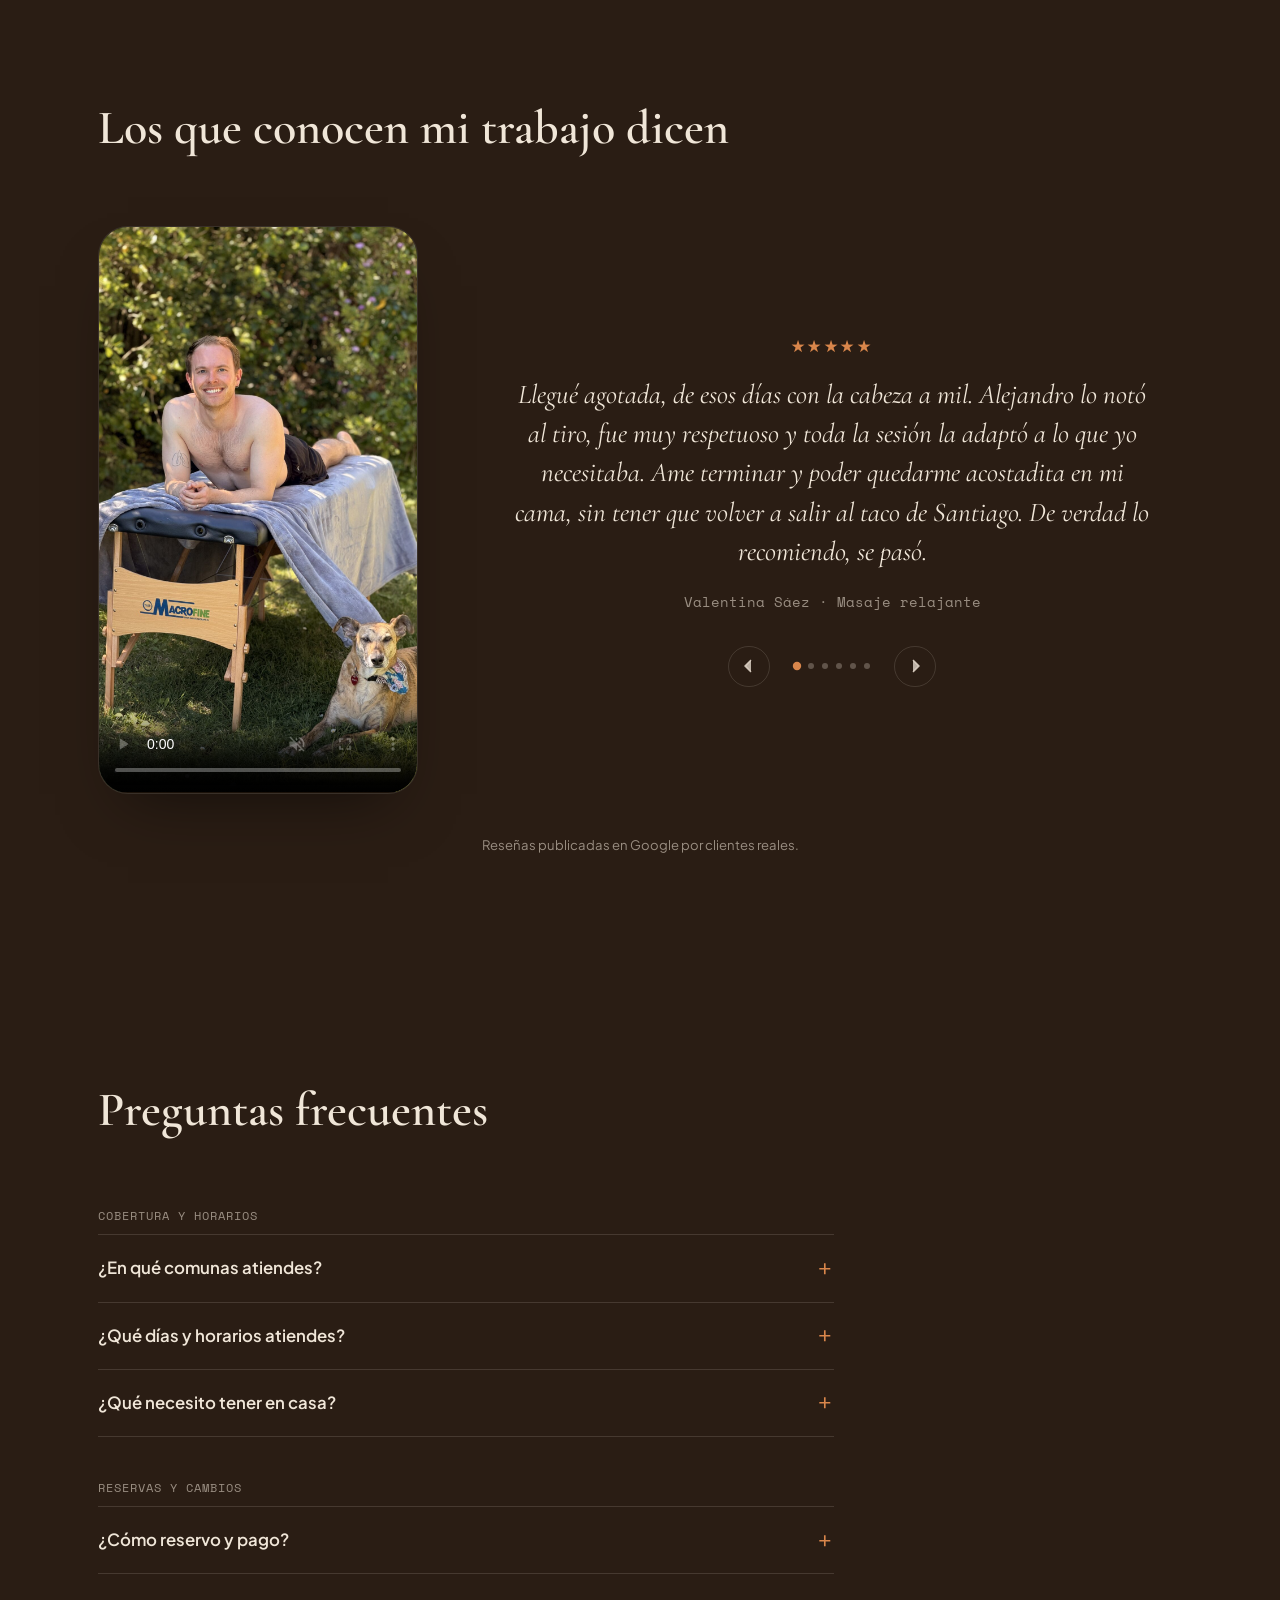
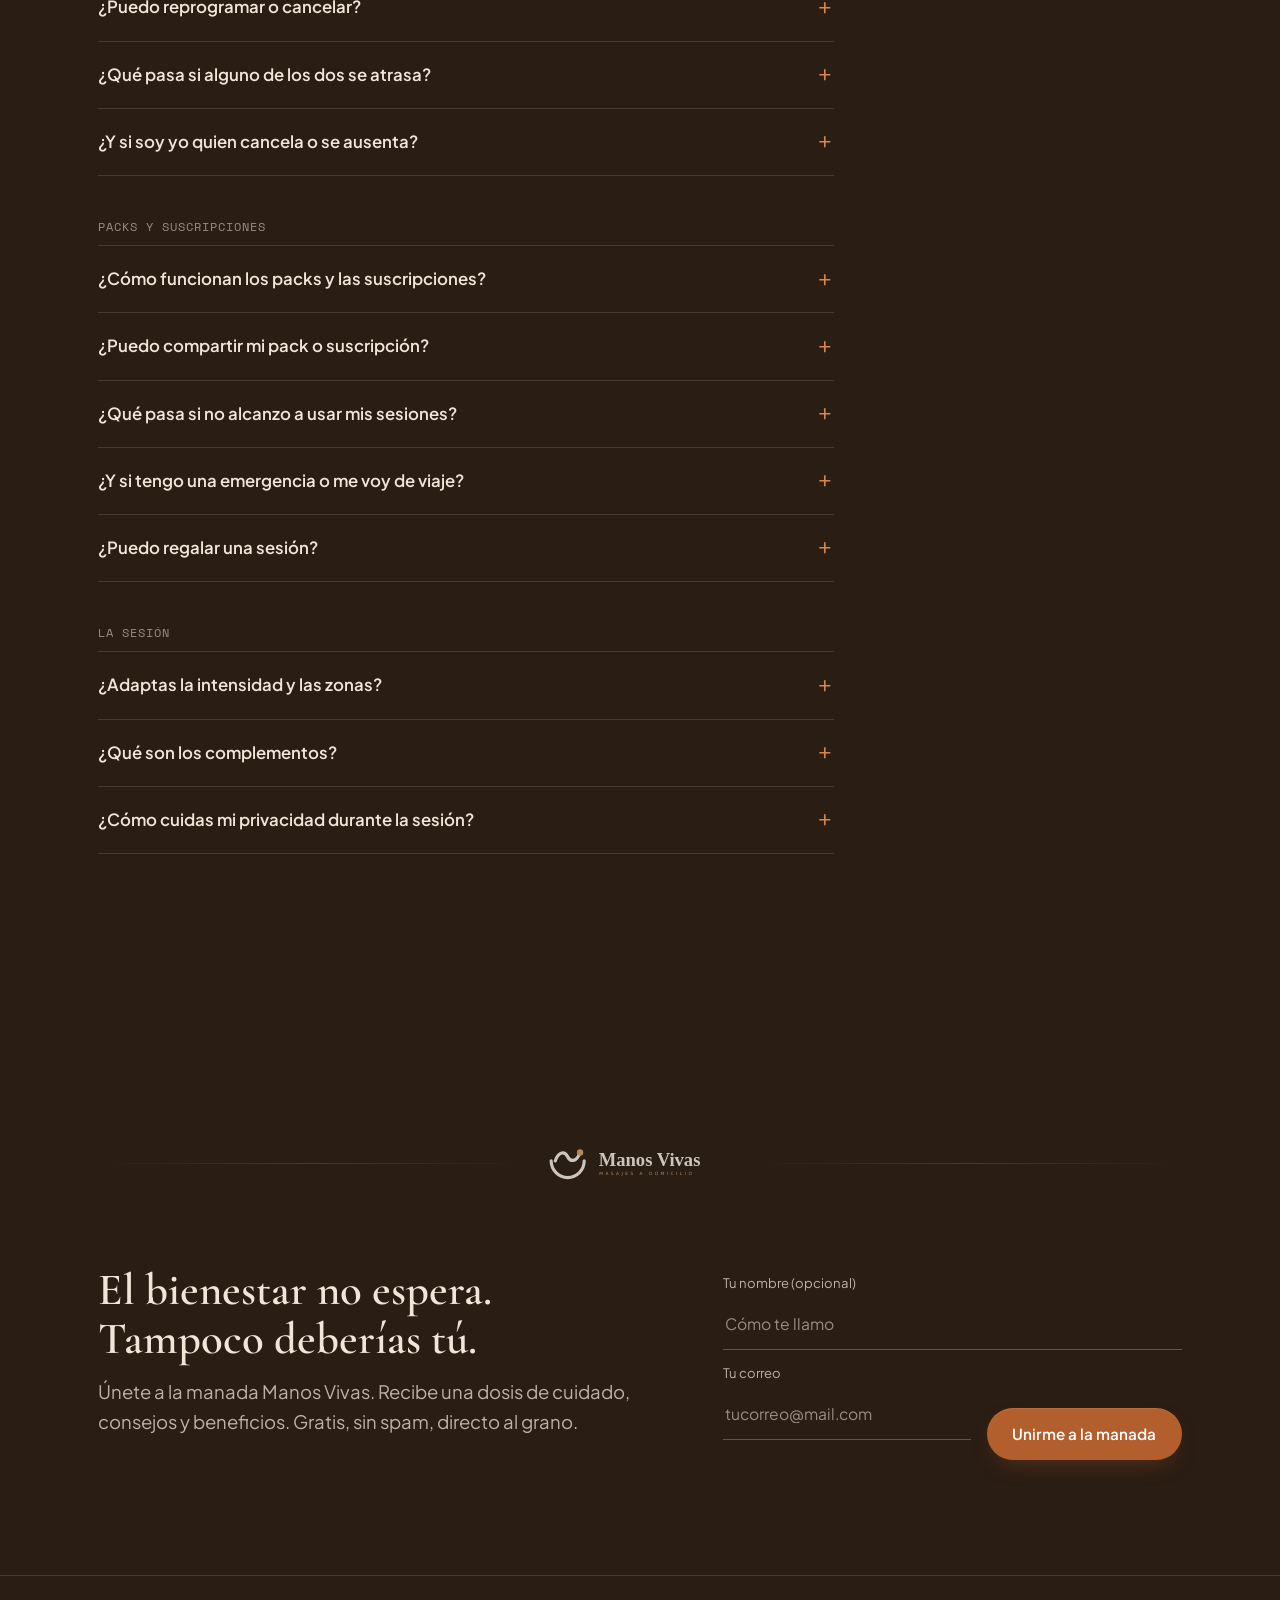
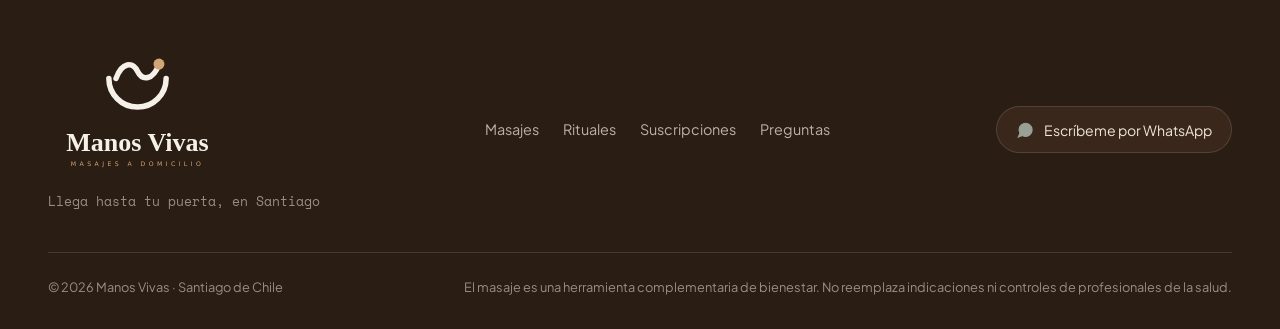
==== commit 49eeb909: "Bloque 14a: FAQ nuevo, condiciones y coherencia Co-Authored-By: Claude Opus 5.5 <noreply@anthropic.c" ====
--- a/index.html
+++ b/index.html
@@ -540,6 +540,7 @@
             <p class="ritual-tarjeta__detalle">4 sesiones · 60 min</p>
             <p class="precio precio--grande">$195.000</p>
             <p class="ritual-tarjeta__ahorro">Ahorras $25.000</p>
+            <p class="tarjeta-condiciones">Válido por 90 días desde la compra · Puedes compartirlo con quien quieras</p>
             <p class="ritual-tarjeta__texto">Tu primer ciclo para hacer del masaje un hábito.</p>
             <button class="boton boton--secundario boton--bloque" type="button" data-reservar data-servicio="Ritual 4 · Esencial" data-tipo="pack" data-precio="195000" data-duracion="60">Elegir Ritual 4</button>
           </article>
@@ -549,12 +550,13 @@
             <p class="ritual-tarjeta__detalle">8 sesiones · 60 min</p>
             <p class="precio precio--grande">$370.000</p>
             <p class="ritual-tarjeta__ahorro">Ahorras $70.000</p>
+            <p class="tarjeta-condiciones">Válido por 90 días desde la compra · Puedes compartirlo con quien quieras</p>
             <p class="ritual-tarjeta__texto">El ciclo completo, con el mayor ahorro.</p>
             <button class="boton boton--primario boton--bloque" type="button" data-reservar data-servicio="Ritual 8 · Completo" data-tipo="pack" data-precio="370000" data-duracion="60">Elegir Ritual 8</button>
           </article>
         </div>
 
-        <p class="nota-legal revelar">Vigencia de 90 días · No acumulable con otras promociones · <a href="#faq">Ver todas las condiciones</a></p>
+        <p class="nota-legal revelar">No acumulable con otras promociones · <a href="#faq">Ver todas las condiciones</a></p>
       </div>
     </section>
 
@@ -575,6 +577,7 @@
             <p class="precio precio--grande">$99.000<span class="plan-tarjeta__mes">/mes</span></p>
             <p class="plan-tarjeta__detalle">2 sesiones al mes · una cada 15 días</p>
             <p class="plan-tarjeta__por-sesion">$49.500 por sesión</p>
+            <p class="tarjeta-condiciones">Sesiones compartibles · Se usan ese mes o el siguiente · Cancela cuando quieras</p>
             <a class="boton boton--secundario boton--bloque" href="#" data-link-suscripcion="plan-bienestar" target="_blank" rel="noopener">Suscribirme</a>
           </article>
 
@@ -583,6 +586,7 @@
             <p class="precio precio--grande">$180.000<span class="plan-tarjeta__mes">/mes</span></p>
             <p class="plan-tarjeta__detalle">4 sesiones al mes · una por semana</p>
             <p class="plan-tarjeta__por-sesion">$45.000 por sesión</p>
+            <p class="tarjeta-condiciones">Sesiones compartibles · Se usan ese mes o el siguiente · Cancela cuando quieras</p>
             <a class="boton boton--primario boton--bloque" href="#" data-link-suscripcion="plan-vital" target="_blank" rel="noopener">Suscribirme</a>
           </article>
 
@@ -591,12 +595,12 @@
             <p class="precio precio--grande">$350.000<span class="plan-tarjeta__mes">/mes</span></p>
             <p class="plan-tarjeta__detalle">8 sesiones al mes · dos por semana</p>
             <p class="plan-tarjeta__por-sesion">$43.750 por sesión</p>
-            <p class="plan-tarjeta__minimo">Mínimo 3 meses</p>
+            <p class="tarjeta-condiciones">Sesiones compartibles · Se usan ese mes o el siguiente · Mínimo 3 meses</p>
             <a class="boton boton--secundario boton--bloque" href="#" data-link-suscripcion="plan-pleno" target="_blank" rel="noopener">Suscribirme</a>
           </article>
         </div>
 
-        <p class="nota-legal revelar">Las sesiones no se acumulan de un mes a otro · <a href="#faq">Ver todas las condiciones</a></p>
+        <p class="nota-legal revelar">Las sesiones de cada mes se usan ese mes o el siguiente · <a href="#faq">Ver todas las condiciones</a></p>
       </div>
     </section>
 
@@ -677,186 +681,216 @@
           <h2 class="titulo-seccion">Preguntas frecuentes</h2>
         </header>
 
+        <!-- Un solo data-acordeon para las 4 categorías: solo una pregunta
+             abierta a la vez en todo el FAQ. -->
         <div class="faq__lista revelar" data-acordeon="faq">
-          <article class="fila-acordeon">
-            <h3>
-              <button class="fila-acordeon__cabecera" type="button" aria-expanded="false" aria-controls="faq-1">
-                <span class="faq__pregunta">¿Cómo hago para reservar una sesión?</span>
-                <svg class="fila-acordeon__chevron" viewBox="0 0 16 16" fill="none" stroke="currentColor" stroke-width="1.5" aria-hidden="true"><path d="M8 3v10M3 8h10"/></svg>
-              </button>
-            </h3>
-            <div class="fila-acordeon__panel" id="faq-1">
-              <div class="fila-acordeon__cuerpo">
-                <p class="faq__respuesta">Puedes reservar directamente desde la web, eligiendo el masaje, la duración y los adicionales que quieras. Luego, seleccionas la fecha y hora disponible y confirmas tu reserva.</p>
-              </div>
-            </div>
-          </article>
-
-          <article class="fila-acordeon">
-            <h3>
-              <button class="fila-acordeon__cabecera" type="button" aria-expanded="false" aria-controls="faq-2">
-                <span class="faq__pregunta">¿Los masajes son adaptables a mi intensidad?</span>
-                <svg class="fila-acordeon__chevron" viewBox="0 0 16 16" fill="none" stroke="currentColor" stroke-width="1.5" aria-hidden="true"><path d="M8 3v10M3 8h10"/></svg>
-              </button>
-            </h3>
-            <div class="fila-acordeon__panel" id="faq-2">
-              <div class="fila-acordeon__cuerpo">
-                <p class="faq__respuesta">Sí. Todos los masajes son adaptables a la intensidad y a lo que requieras y gustes. Cada sesión comienza escuchando cómo llegas y se ajusta a lo que tu cuerpo y mente necesitan.</p>
-              </div>
-            </div>
-          </article>
-
-          <article class="fila-acordeon">
-            <h3>
-              <button class="fila-acordeon__cabecera" type="button" aria-expanded="false" aria-controls="faq-3">
-                <span class="faq__pregunta">¿Qué pasa si llego con dolor o tensión muy específica?</span>
-                <svg class="fila-acordeon__chevron" viewBox="0 0 16 16" fill="none" stroke="currentColor" stroke-width="1.5" aria-hidden="true"><path d="M8 3v10M3 8h10"/></svg>
-              </button>
-            </h3>
-            <div class="fila-acordeon__panel" id="faq-3">
-              <div class="fila-acordeon__cuerpo">
-                <p class="faq__respuesta">Lo conversamos al inicio de la sesión. Adapto la técnica y la presión para trabajar esas zonas de carga muscular, siempre respetando tus límites y tolerancia.</p>
-              </div>
-            </div>
-          </article>
-
-          <article class="fila-acordeon">
-            <h3>
-              <button class="fila-acordeon__cabecera" type="button" aria-expanded="false" aria-controls="faq-4">
-                <span class="faq__pregunta">¿Puedo regalar una sesión o un ritual?</span>
-                <svg class="fila-acordeon__chevron" viewBox="0 0 16 16" fill="none" stroke="currentColor" stroke-width="1.5" aria-hidden="true"><path d="M8 3v10M3 8h10"/></svg>
-              </button>
-            </h3>
-            <div class="fila-acordeon__panel" id="faq-4">
-              <div class="fila-acordeon__cuerpo">
-                <p class="faq__respuesta">Sí. Al comprar, me avisas y genero un código de regalo. Quien recibe el regalo elige la fecha y la hora cuando agenda su sesión, no quien compra.</p>
-              </div>
-            </div>
-          </article>
-
-          <article class="fila-acordeon">
-            <h3>
-              <button class="fila-acordeon__cabecera" type="button" aria-expanded="false" aria-controls="faq-5">
-                <span class="faq__pregunta">¿Tienes packs o rituales de varias sesiones?</span>
-                <svg class="fila-acordeon__chevron" viewBox="0 0 16 16" fill="none" stroke="currentColor" stroke-width="1.5" aria-hidden="true"><path d="M8 3v10M3 8h10"/></svg>
-              </button>
-            </h3>
-            <div class="fila-acordeon__panel" id="faq-5">
-              <div class="fila-acordeon__cuerpo">
-                <p class="faq__respuesta">Sí. Tengo Ritual 4 · Esencial y Ritual 8 · Completo. Cada uno con un valor por sesión más conveniente y vigencia de 90 días.</p>
-              </div>
-            </div>
-          </article>
-
-          <article class="fila-acordeon">
-            <h3>
-              <button class="fila-acordeon__cabecera" type="button" aria-expanded="false" aria-controls="faq-6">
-                <span class="faq__pregunta">¿Las sesiones de los packs tienen vencimiento?</span>
-                <svg class="fila-acordeon__chevron" viewBox="0 0 16 16" fill="none" stroke="currentColor" stroke-width="1.5" aria-hidden="true"><path d="M8 3v10M3 8h10"/></svg>
-              </button>
-            </h3>
-            <div class="fila-acordeon__panel" id="faq-6">
-              <div class="fila-acordeon__cuerpo">
-                <p class="faq__respuesta">Sí. Los rituales tienen vigencia de 90 días desde la fecha de compra. Las sesiones se reservan según disponibilidad de agenda.</p>
-              </div>
-            </div>
-          </article>
-
-          <article class="fila-acordeon">
-            <h3>
-              <button class="fila-acordeon__cabecera" type="button" aria-expanded="false" aria-controls="faq-7">
-                <span class="faq__pregunta">¿Puedo cambiar la fecha de mi reserva?</span>
-                <svg class="fila-acordeon__chevron" viewBox="0 0 16 16" fill="none" stroke="currentColor" stroke-width="1.5" aria-hidden="true"><path d="M8 3v10M3 8h10"/></svg>
-              </button>
-            </h3>
-            <div class="fila-acordeon__panel" id="faq-7">
-              <div class="fila-acordeon__cuerpo">
-                <p class="faq__respuesta">Sí. Puedes reprogramar tu sesión según disponibilidad de agenda, avisando con anticipación.</p>
-              </div>
-            </div>
-          </article>
-
-          <article class="fila-acordeon">
-            <h3>
-              <button class="fila-acordeon__cabecera" type="button" aria-expanded="false" aria-controls="faq-10">
-                <span class="faq__pregunta">¿Cuáles son las condiciones de los rituales (packs)?</span>
-                <svg class="fila-acordeon__chevron" viewBox="0 0 16 16" fill="none" stroke="currentColor" stroke-width="1.5" aria-hidden="true"><path d="M8 3v10M3 8h10"/></svg>
-              </button>
-            </h3>
-            <div class="fila-acordeon__panel" id="faq-10">
-              <div class="fila-acordeon__cuerpo">
-                <div class="faq__respuesta">
-                  <p>Vigencia de 90 días desde la fecha de compra.</p>
-                  <p>Las sesiones se reservan según disponibilidad de agenda.</p>
-                  <p>La versión de 90 minutos y los complementos se cobran por separado al reservar cada sesión.</p>
-                  <p>Si quieres regalar sesiones, puedes hacerlo: al comprar me avisas y genero un código de regalo. Quien lo recibe elige la fecha y la hora cuando agenda, no quien compra.</p>
-                  <p>No acumulables con otras promociones ni descuentos.</p>
-                </div>
-              </div>
-            </div>
-          </article>
-
-          <article class="fila-acordeon">
-            <h3>
-              <button class="fila-acordeon__cabecera" type="button" aria-expanded="false" aria-controls="faq-11">
-                <span class="faq__pregunta">¿Cuáles son las condiciones de las suscripciones?</span>
-                <svg class="fila-acordeon__chevron" viewBox="0 0 16 16" fill="none" stroke="currentColor" stroke-width="1.5" aria-hidden="true"><path d="M8 3v10M3 8h10"/></svg>
-              </button>
-            </h3>
-            <div class="fila-acordeon__panel" id="faq-11">
-              <div class="fila-acordeon__cuerpo">
-                <div class="faq__respuesta">
-                  <p>Las sesiones son válidas dentro del mes calendario y no se acumulan para el mes siguiente.</p>
-                  <p>Las suscripciones son personales e intransferibles.</p>
-                  <p>Los planes Bienestar y Vital se cancelan cuando quieras, sin permanencia mínima.</p>
-                  <p>El Plan Pleno tiene un mínimo de 3 meses.</p>
-                  <p>La versión de 90 minutos y los complementos se cobran por separado al reservar cada sesión.</p>
-                </div>
-              </div>
-            </div>
-          </article>
-
-          <article class="fila-acordeon">
-            <h3>
-              <button class="fila-acordeon__cabecera" type="button" aria-expanded="false" aria-controls="faq-9">
-                <span class="faq__pregunta">¿Qué son los complementos y cuánto cuestan?</span>
-                <svg class="fila-acordeon__chevron" viewBox="0 0 16 16" fill="none" stroke="currentColor" stroke-width="1.5" aria-hidden="true"><path d="M8 3v10M3 8h10"/></svg>
-              </button>
-            </h3>
-            <div class="fila-acordeon__panel" id="faq-9">
-              <div class="fila-acordeon__cuerpo">
-                <div class="faq__respuesta">
-                  <p>Son tratamientos que se suman a tu masaje para enfocarlo en lo que tu cuerpo necesita ese día. Los eliges al reservar y se agregan al valor de la sesión.</p>
-                  <dl class="faq__lista-detalle">
-                    <dt>Reflexología <span class="faq__precio">10 min · $10.000 &nbsp;·&nbsp; 15 min · $15.000</span></dt>
-                    <dd>Este antiguo tratamiento natural estimula al organismo para que se equilibre por medio de presiones en áreas específicas de los pies.</dd>
-
-                    <dt>Cérvico Craneal <span class="faq__precio">10 min · $10.000 &nbsp;·&nbsp; 15 min · $15.000</span></dt>
-                    <dd>Trabajo focalizado en cuello, nuca, mandíbula y cuero cabelludo. Una buena alternativa cuando el estrés se concentra en la cabeza, los hombros o la zona cervical.</dd>
-
-                    <dt>Drenaje Linfático <span class="faq__precio">30 min · $18.000</span></dt>
-                    <dd>Movimientos suaves para acompañar la sensación de liviandad y desinflamación corporal.</dd>
-
-                    <dt>Head Massage <span class="faq__precio">10 min · $10.000 &nbsp;·&nbsp; 15 min · $15.000</span></dt>
-                    <dd>Masaje de cuero cabelludo, rostro y cabeza con técnicas suaves y lentas. Pensado para desconectar de pantallas, tensión mental y cansancio acumulado.</dd>
-                  </dl>
-                </div>
-              </div>
-            </div>
-          </article>
-          <article class="fila-acordeon">
-            <h3>
-              <button class="fila-acordeon__cabecera" type="button" aria-expanded="false" aria-controls="faq-8">
-                <span class="faq__pregunta">¿Aceptas pago online o solo en el momento del masaje?</span>
-                <svg class="fila-acordeon__chevron" viewBox="0 0 16 16" fill="none" stroke="currentColor" stroke-width="1.5" aria-hidden="true"><path d="M8 3v10M3 8h10"/></svg>
-              </button>
-            </h3>
-            <div class="fila-acordeon__panel" id="faq-8">
-              <div class="fila-acordeon__cuerpo">
-                <p class="faq__respuesta">El pago es online y ocurre al reservar: así queda tomado tu horario. Los masajes sueltos, los packs y el ritual de lanzamiento se pagan aquí mismo, dentro del sitio, con tarjeta de débito o crédito y sin necesidad de tener cuenta de Mercado Pago. Las suscripciones mensuales se autorizan en Mercado Pago, porque el cobro se repite cada mes.</p>
-              </div>
-            </div>
-          </article>
+          <div class="faq__grupo">
+            <h3 class="faq__grupo-titulo">Cobertura y horarios</h3>
+            <article class="fila-acordeon">
+              <h4>
+                <button class="fila-acordeon__cabecera" type="button" aria-expanded="false" aria-controls="faq-1">
+                  <span class="faq__pregunta">¿En qué comunas atiendes?</span>
+                  <svg class="fila-acordeon__chevron" viewBox="0 0 16 16" fill="none" stroke="currentColor" stroke-width="1.5" aria-hidden="true"><path d="M8 3v10M3 8h10"/></svg>
+                </button>
+              </h4>
+              <div class="fila-acordeon__panel" id="faq-1">
+                <div class="fila-acordeon__cuerpo">
+                  <p class="faq__respuesta">Llego sin costo de traslado a Las Condes, Vitacura, Providencia, Lo Barnechea (incluida La Dehesa), La Reina y Ñuñoa. En el resto de Santiago, incluido Chicureo, también voy, con un recargo de traslado de $4.990. Si estás más lejos (Paine, Buin, Talagante u otra zona), escríbeme por WhatsApp y lo vemos.</p>
+                </div>
+              </div>
+            </article>
+            <article class="fila-acordeon">
+              <h4>
+                <button class="fila-acordeon__cabecera" type="button" aria-expanded="false" aria-controls="faq-2">
+                  <span class="faq__pregunta">¿Qué días y horarios atiendes?</span>
+                  <svg class="fila-acordeon__chevron" viewBox="0 0 16 16" fill="none" stroke="currentColor" stroke-width="1.5" aria-hidden="true"><path d="M8 3v10M3 8h10"/></svg>
+                </button>
+              </h4>
+              <div class="fila-acordeon__panel" id="faq-2">
+                <div class="fila-acordeon__cuerpo">
+                  <p class="faq__respuesta">De lunes a viernes, de 9:00 a 19:00, y los sábados, de 9:00 a 14:00. A esa hora termina la última sesión del día. Los domingos descanso para llegar con toda la energía a cada sesión.</p>
+                </div>
+              </div>
+            </article>
+            <article class="fila-acordeon">
+              <h4>
+                <button class="fila-acordeon__cabecera" type="button" aria-expanded="false" aria-controls="faq-3">
+                  <span class="faq__pregunta">¿Qué necesito tener en casa?</span>
+                  <svg class="fila-acordeon__chevron" viewBox="0 0 16 16" fill="none" stroke="currentColor" stroke-width="1.5" aria-hidden="true"><path d="M8 3v10M3 8h10"/></svg>
+                </button>
+              </h4>
+              <div class="fila-acordeon__panel" id="faq-3">
+                <div class="fila-acordeon__cuerpo">
+                  <p class="faq__respuesta">Solo un espacio donde quepa la camilla. Yo llevo la camilla, sábanas, toallas, aceites y todo lo necesario.</p>
+                </div>
+              </div>
+            </article>
+          </div>
+          <div class="faq__grupo">
+            <h3 class="faq__grupo-titulo">Reservas y cambios</h3>
+            <article class="fila-acordeon">
+              <h4>
+                <button class="fila-acordeon__cabecera" type="button" aria-expanded="false" aria-controls="faq-4">
+                  <span class="faq__pregunta">¿Cómo reservo y pago?</span>
+                  <svg class="fila-acordeon__chevron" viewBox="0 0 16 16" fill="none" stroke="currentColor" stroke-width="1.5" aria-hidden="true"><path d="M8 3v10M3 8h10"/></svg>
+                </button>
+              </h4>
+              <div class="fila-acordeon__panel" id="faq-4">
+                <div class="fila-acordeon__cuerpo">
+                  <p class="faq__respuesta">Eliges tu masaje, el día y la hora, y pagas online de forma segura con Mercado Pago. Apenas se confirma el pago, tu hora queda reservada. Para cualquier cosa después, me escribes por WhatsApp.</p>
+                </div>
+              </div>
+            </article>
+            <article class="fila-acordeon">
+              <h4>
+                <button class="fila-acordeon__cabecera" type="button" aria-expanded="false" aria-controls="faq-5">
+                  <span class="faq__pregunta">¿Puedo reprogramar o cancelar?</span>
+                  <svg class="fila-acordeon__chevron" viewBox="0 0 16 16" fill="none" stroke="currentColor" stroke-width="1.5" aria-hidden="true"><path d="M8 3v10M3 8h10"/></svg>
+                </button>
+              </h4>
+              <div class="fila-acordeon__panel" id="faq-5">
+                <div class="fila-acordeon__cuerpo">
+                  <p class="faq__respuesta">Sí, sin costo hasta 24 horas antes de tu sesión. Si avisas con menos tiempo o no estás cuando llego, la sesión se da por realizada. Si es una emergencia de verdad, escríbeme por WhatsApp y lo conversamos.</p>
+                </div>
+              </div>
+            </article>
+            <article class="fila-acordeon">
+              <h4>
+                <button class="fila-acordeon__cabecera" type="button" aria-expanded="false" aria-controls="faq-6">
+                  <span class="faq__pregunta">¿Qué pasa si alguno de los dos se atrasa?</span>
+                  <svg class="fila-acordeon__chevron" viewBox="0 0 16 16" fill="none" stroke="currentColor" stroke-width="1.5" aria-hidden="true"><path d="M8 3v10M3 8h10"/></svg>
+                </button>
+              </h4>
+              <div class="fila-acordeon__panel" id="faq-6">
+                <div class="fila-acordeon__cuerpo">
+                  <p class="faq__respuesta">Si me atraso yo, te aviso por WhatsApp y tu sesión dura completa igual. Si te atrasas tú, te espero hasta 15 minutos y la sesión termina a la hora pactada. Si pasan más de 15 minutos y tengo a alguien después, reagendamos para lo antes posible.</p>
+                </div>
+              </div>
+            </article>
+            <article class="fila-acordeon">
+              <h4>
+                <button class="fila-acordeon__cabecera" type="button" aria-expanded="false" aria-controls="faq-7">
+                  <span class="faq__pregunta">¿Y si soy yo quien cancela o se ausenta?</span>
+                  <svg class="fila-acordeon__chevron" viewBox="0 0 16 16" fill="none" stroke="currentColor" stroke-width="1.5" aria-hidden="true"><path d="M8 3v10M3 8h10"/></svg>
+                </button>
+              </h4>
+              <div class="fila-acordeon__panel" id="faq-7">
+                <div class="fila-acordeon__cuerpo">
+                  <p class="faq__respuesta">Si tengo que cancelar, te aviso lo antes posible y te doy prioridad para reagendar; si prefieres no reagendar, te devuelvo el valor de esa sesión. Si me voy a ausentar unos días, te aviso con anticipación: tu suscripción queda en pausa sin cobro y el plazo de tu pack se extiende por los mismos días.</p>
+                </div>
+              </div>
+            </article>
+          </div>
+          <div class="faq__grupo">
+            <h3 class="faq__grupo-titulo">Packs y suscripciones</h3>
+            <article class="fila-acordeon">
+              <h4>
+                <button class="fila-acordeon__cabecera" type="button" aria-expanded="false" aria-controls="faq-8">
+                  <span class="faq__pregunta">¿Cómo funcionan los packs y las suscripciones?</span>
+                  <svg class="fila-acordeon__chevron" viewBox="0 0 16 16" fill="none" stroke="currentColor" stroke-width="1.5" aria-hidden="true"><path d="M8 3v10M3 8h10"/></svg>
+                </button>
+              </h4>
+              <div class="fila-acordeon__panel" id="faq-8">
+                <div class="fila-acordeon__cuerpo">
+                  <p class="faq__respuesta">El pack se paga una sola vez: el Ritual 4 trae 4 sesiones y el Ritual 8 trae 8, y tienes 90 días desde la compra para usarlas. La suscripción se paga mes a mes e incluye 2, 4 u 8 sesiones según el plan. Bienestar y Vital los cancelas cuando quieras, sin permanencia. El Plan Pleno tiene un mínimo de 3 meses.</p>
+                </div>
+              </div>
+            </article>
+            <article class="fila-acordeon">
+              <h4>
+                <button class="fila-acordeon__cabecera" type="button" aria-expanded="false" aria-controls="faq-9">
+                  <span class="faq__pregunta">¿Puedo compartir mi pack o suscripción?</span>
+                  <svg class="fila-acordeon__chevron" viewBox="0 0 16 16" fill="none" stroke="currentColor" stroke-width="1.5" aria-hidden="true"><path d="M8 3v10M3 8h10"/></svg>
+                </button>
+              </h4>
+              <div class="fila-acordeon__panel" id="faq-9">
+                <div class="fila-acordeon__cuerpo">
+                  <p class="faq__respuesta">Sí, y me encanta que lo hagas. Lo compras tú, pero las sesiones las puede usar quien tú quieras: tu pareja, tu familia, tus amigos. Incluso lo pueden comprar entre varios. Solo avísame por WhatsApp, antes de cada sesión, quién la va a tomar y dónde.</p>
+                </div>
+              </div>
+            </article>
+            <article class="fila-acordeon">
+              <h4>
+                <button class="fila-acordeon__cabecera" type="button" aria-expanded="false" aria-controls="faq-10">
+                  <span class="faq__pregunta">¿Qué pasa si no alcanzo a usar mis sesiones?</span>
+                  <svg class="fila-acordeon__chevron" viewBox="0 0 16 16" fill="none" stroke="currentColor" stroke-width="1.5" aria-hidden="true"><path d="M8 3v10M3 8h10"/></svg>
+                </button>
+              </h4>
+              <div class="fila-acordeon__panel" id="faq-10">
+                <div class="fila-acordeon__cuerpo">
+                  <p class="faq__respuesta">Las sesiones de un pack las usas cuando quieras dentro de los 90 días desde la compra. Las de una suscripción las puedes tomar ese mes o el siguiente; después vencen.</p>
+                </div>
+              </div>
+            </article>
+            <article class="fila-acordeon">
+              <h4>
+                <button class="fila-acordeon__cabecera" type="button" aria-expanded="false" aria-controls="faq-11">
+                  <span class="faq__pregunta">¿Y si tengo una emergencia o me voy de viaje?</span>
+                  <svg class="fila-acordeon__chevron" viewBox="0 0 16 16" fill="none" stroke="currentColor" stroke-width="1.5" aria-hidden="true"><path d="M8 3v10M3 8h10"/></svg>
+                </button>
+              </h4>
+              <div class="fila-acordeon__panel" id="faq-11">
+                <div class="fila-acordeon__cuerpo">
+                  <p class="faq__respuesta">Tienes opciones. Puedes pasarle tus sesiones a alguien de tu círculo, o escribirme para pausar tu suscripción hasta 60 días, sin cobro. Los planes Bienestar y Vital, además, los cancelas cuando quieras. En el Plan Pleno, los meses en pausa no cuentan para el mínimo de 3 meses.</p>
+                </div>
+              </div>
+            </article>
+            <article class="fila-acordeon">
+              <h4>
+                <button class="fila-acordeon__cabecera" type="button" aria-expanded="false" aria-controls="faq-12">
+                  <span class="faq__pregunta">¿Puedo regalar una sesión?</span>
+                  <svg class="fila-acordeon__chevron" viewBox="0 0 16 16" fill="none" stroke="currentColor" stroke-width="1.5" aria-hidden="true"><path d="M8 3v10M3 8h10"/></svg>
+                </button>
+              </h4>
+              <div class="fila-acordeon__panel" id="faq-12">
+                <div class="fila-acordeon__cuerpo">
+                  <p class="faq__respuesta">Sí. Escríbeme por WhatsApp y te preparo una gift card con el nombre de quien la recibe. Esa persona elige su día y hora.</p>
+                </div>
+              </div>
+            </article>
+          </div>
+          <div class="faq__grupo">
+            <h3 class="faq__grupo-titulo">La sesión</h3>
+            <article class="fila-acordeon">
+              <h4>
+                <button class="fila-acordeon__cabecera" type="button" aria-expanded="false" aria-controls="faq-13">
+                  <span class="faq__pregunta">¿Adaptas la intensidad y las zonas?</span>
+                  <svg class="fila-acordeon__chevron" viewBox="0 0 16 16" fill="none" stroke="currentColor" stroke-width="1.5" aria-hidden="true"><path d="M8 3v10M3 8h10"/></svg>
+                </button>
+              </h4>
+              <div class="fila-acordeon__panel" id="faq-13">
+                <div class="fila-acordeon__cuerpo">
+                  <p class="faq__respuesta">Siempre. Cada sesión parte conversando cómo llegas, y ajusto la técnica y la presión a lo que tu cuerpo necesita ese día. Si algo es mucho o poco, me dices y lo cambio en el momento.</p>
+                </div>
+              </div>
+            </article>
+            <article class="fila-acordeon">
+              <h4>
+                <button class="fila-acordeon__cabecera" type="button" aria-expanded="false" aria-controls="faq-14">
+                  <span class="faq__pregunta">¿Qué son los complementos?</span>
+                  <svg class="fila-acordeon__chevron" viewBox="0 0 16 16" fill="none" stroke="currentColor" stroke-width="1.5" aria-hidden="true"><path d="M8 3v10M3 8h10"/></svg>
+                </button>
+              </h4>
+              <div class="fila-acordeon__panel" id="faq-14">
+                <div class="fila-acordeon__cuerpo">
+                  <p class="faq__respuesta">Son minutos extra de trabajo en una zona específica que puedes sumar a tu masaje al reservar. Los ves con su precio en el paso de complementos y se suman al total.</p>
+                </div>
+              </div>
+            </article>
+            <article class="fila-acordeon">
+              <h4>
+                <button class="fila-acordeon__cabecera" type="button" aria-expanded="false" aria-controls="faq-15">
+                  <span class="faq__pregunta">¿Cómo cuidas mi privacidad durante la sesión?</span>
+                  <svg class="fila-acordeon__chevron" viewBox="0 0 16 16" fill="none" stroke="currentColor" stroke-width="1.5" aria-hidden="true"><path d="M8 3v10M3 8h10"/></svg>
+                </button>
+              </h4>
+              <div class="fila-acordeon__panel" id="faq-15">
+                <div class="fila-acordeon__cuerpo">
+                  <p class="faq__respuesta">Trabajo siempre con sábanas y toallas: solo descubro la zona que estoy trabajando. Antes de empezar conversamos qué zonas quieres trabajar y cuáles prefieres evitar. Si en algún momento algo no te acomoda, me lo dices y ajusto al tiro.</p>
+                </div>
+              </div>
+            </article>
+          </div>
         </div>
       </div>
     </section>
@@ -1044,6 +1078,7 @@
           <p class="paso-reserva__ayuda">Tu horario queda tomado apenas se confirma el pago.</p>
           <p class="pago-cuando">Tu sesión es el <strong data-pago-cuando></strong></p>
           <p class="pago-total">Total <strong data-pago-total></strong></p>
+          <p class="pago-politica">Puedes reprogramar o cancelar sin costo hasta 24 h antes. Con menos aviso, la sesión se da por realizada.</p>
           <div class="brick-pago" data-brick-pago></div>
           <div class="reserva__estado" data-estado-pago></div>
         </section>
--- a/css/layout.css
+++ b/css/layout.css
@@ -440,7 +440,8 @@
 /* ---------- FAQ ---------- */
 .faq__lista {
   max-width: 46rem;
-  border-top: 1px solid var(--border);
+  display: grid;
+  gap: clamp(2rem, 4vw, 2.75rem);
 }
 
 /* ---------- Newsletter ---------- */
--- a/css/components.css
+++ b/css/components.css
@@ -733,9 +733,10 @@
   color: var(--accent-strong);
 }
 
-.plan-tarjeta__minimo {
-  font-family: var(--font-mono);
+/* Condiciones de packs y planes: texto chico y discreto bajo el precio. */
+.tarjeta-condiciones {
   font-size: 0.78rem;
+  line-height: 1.5;
   color: var(--text-faint);
 }
 
@@ -942,6 +943,19 @@
   padding-bottom: 1.5rem;
   color: var(--text-muted);
   max-width: 40rem;
+}
+
+/* Título pequeño de cada categoría. Su borde inferior hace de borde
+   superior de la primera pregunta del grupo. */
+.faq__grupo-titulo {
+  padding-bottom: 0.75rem;
+  border-bottom: 1px solid var(--border);
+  font-family: var(--font-mono);
+  font-size: 0.78rem;
+  font-weight: 400;
+  letter-spacing: 0.08em;
+  text-transform: uppercase;
+  color: var(--text-faint);
 }
 
 /* ---------- Newsletter ---------- */
@@ -1347,6 +1361,13 @@
   margin-top: 0.15rem;
   font-size: 1.15rem;
   color: var(--text);
+}
+
+.pago-politica {
+  margin-top: 1rem;
+  font-size: 0.8rem;
+  line-height: 1.5;
+  color: var(--text-faint);
 }
 
 .brick-pago {
